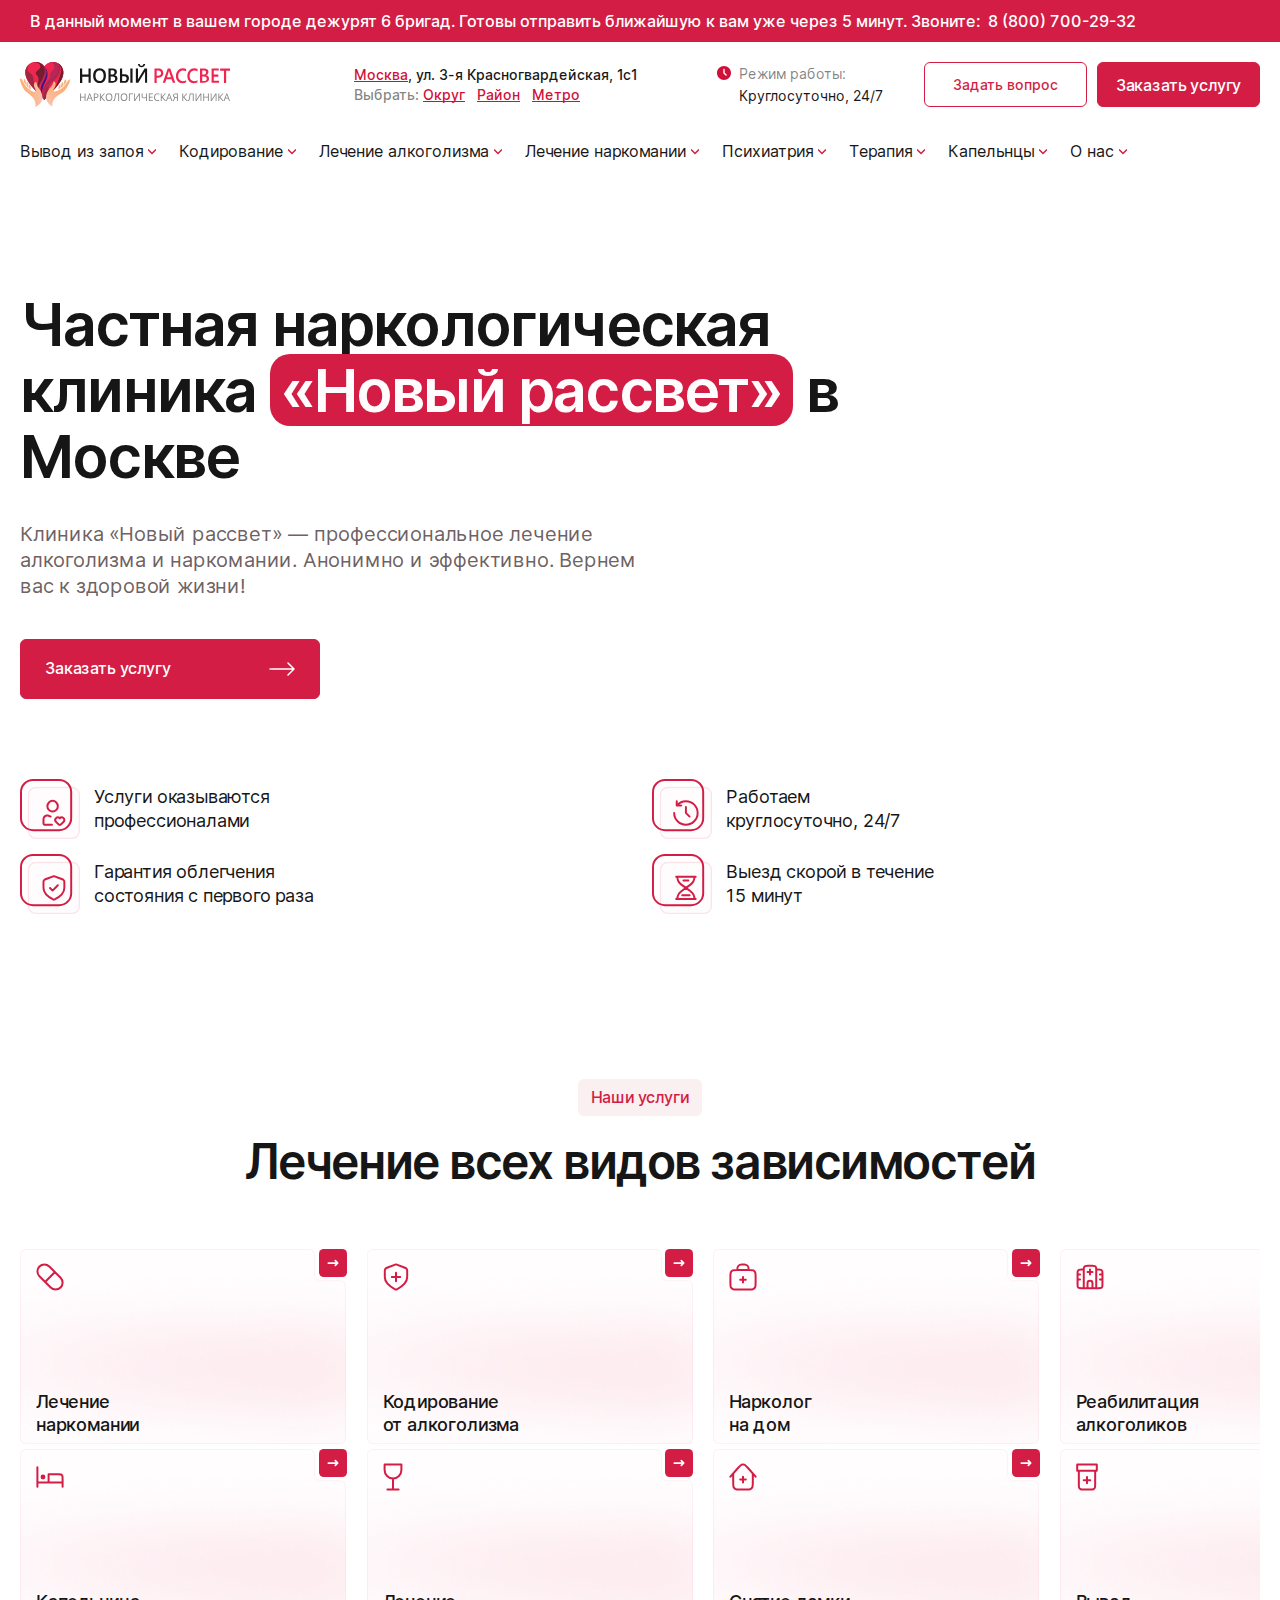
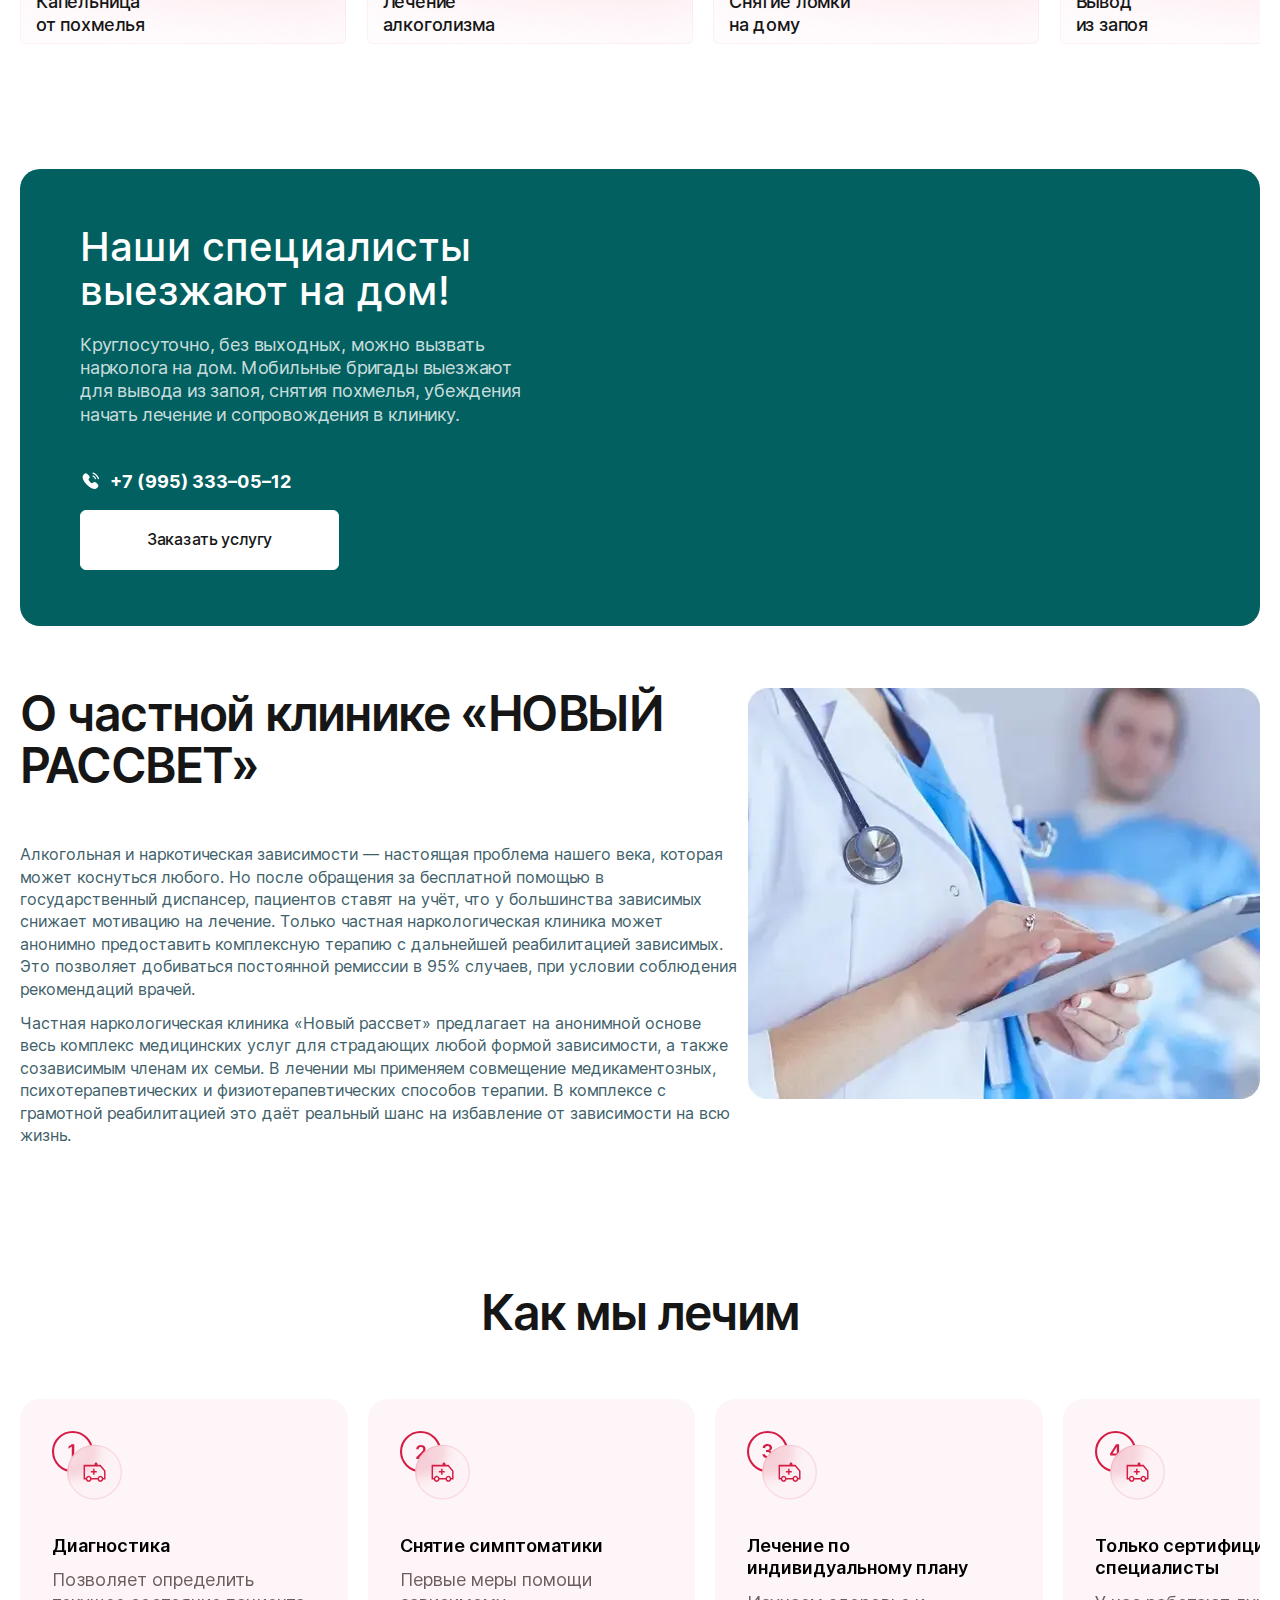
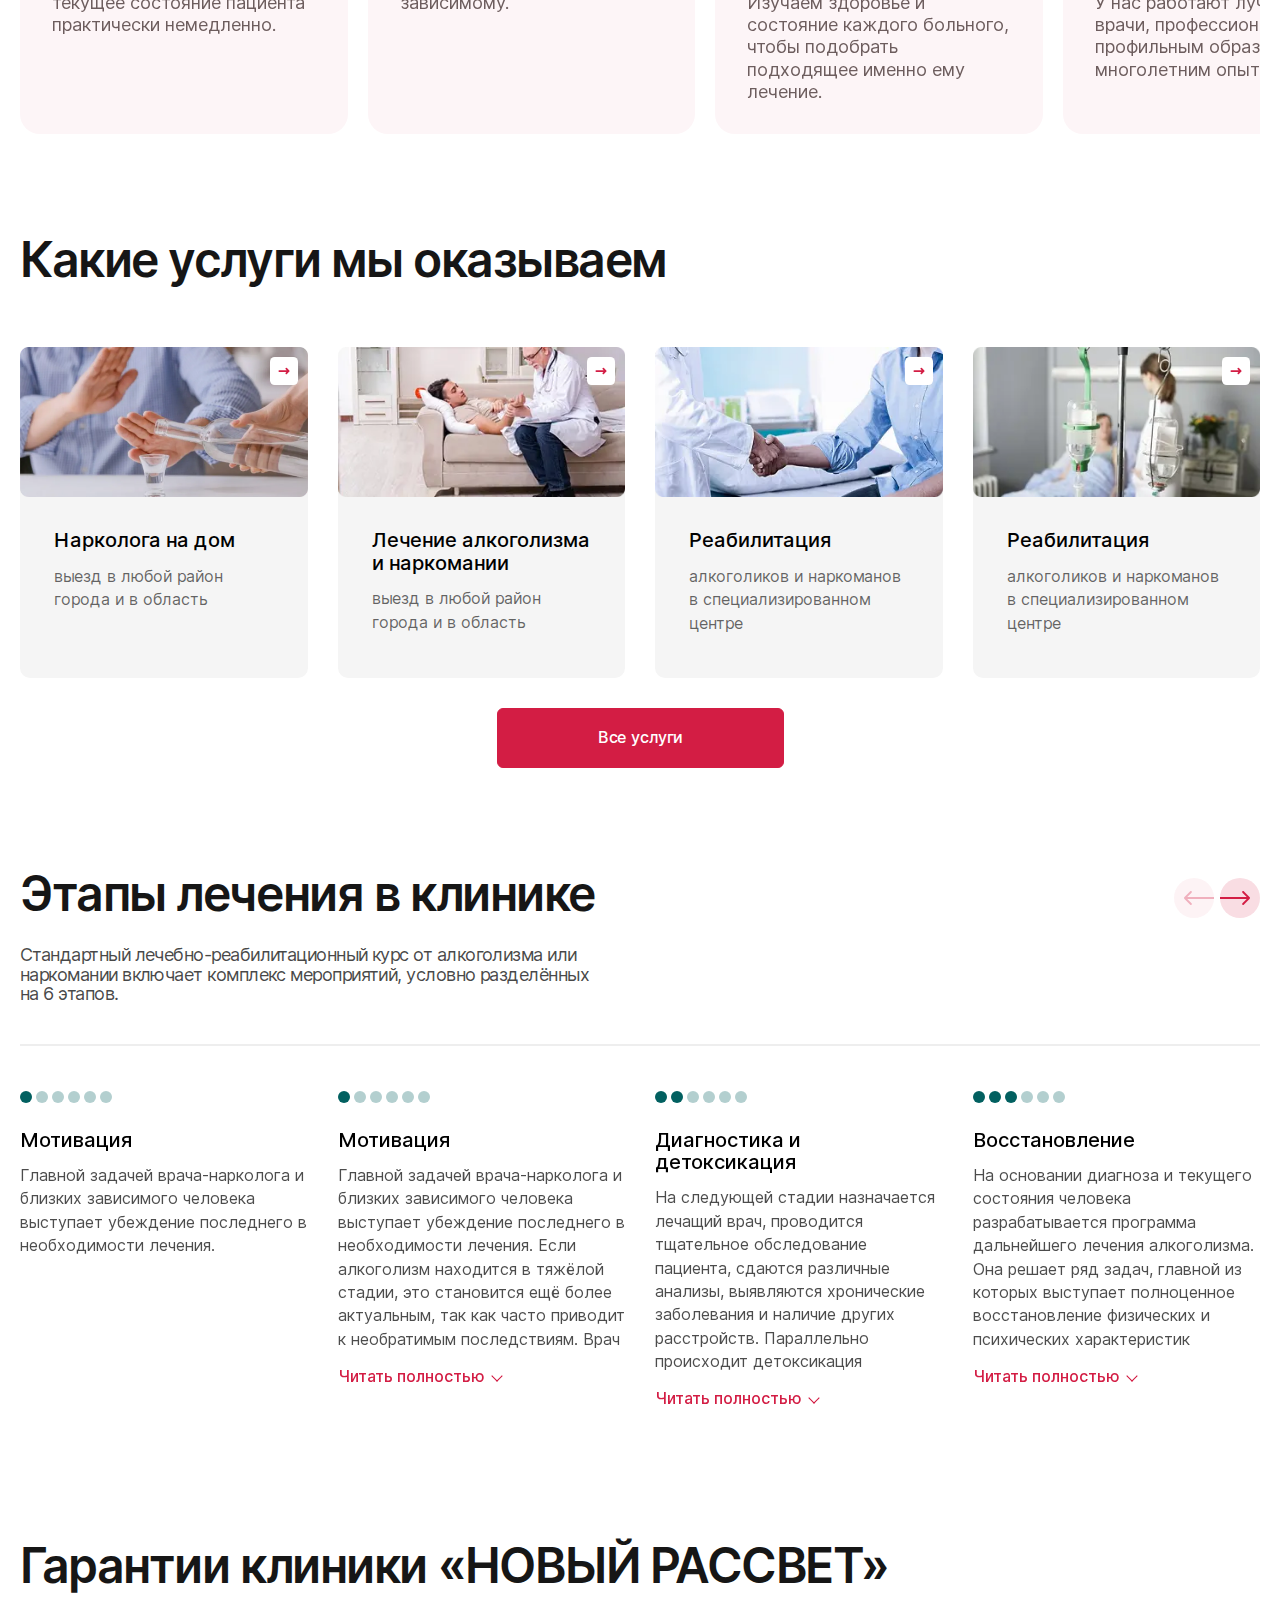
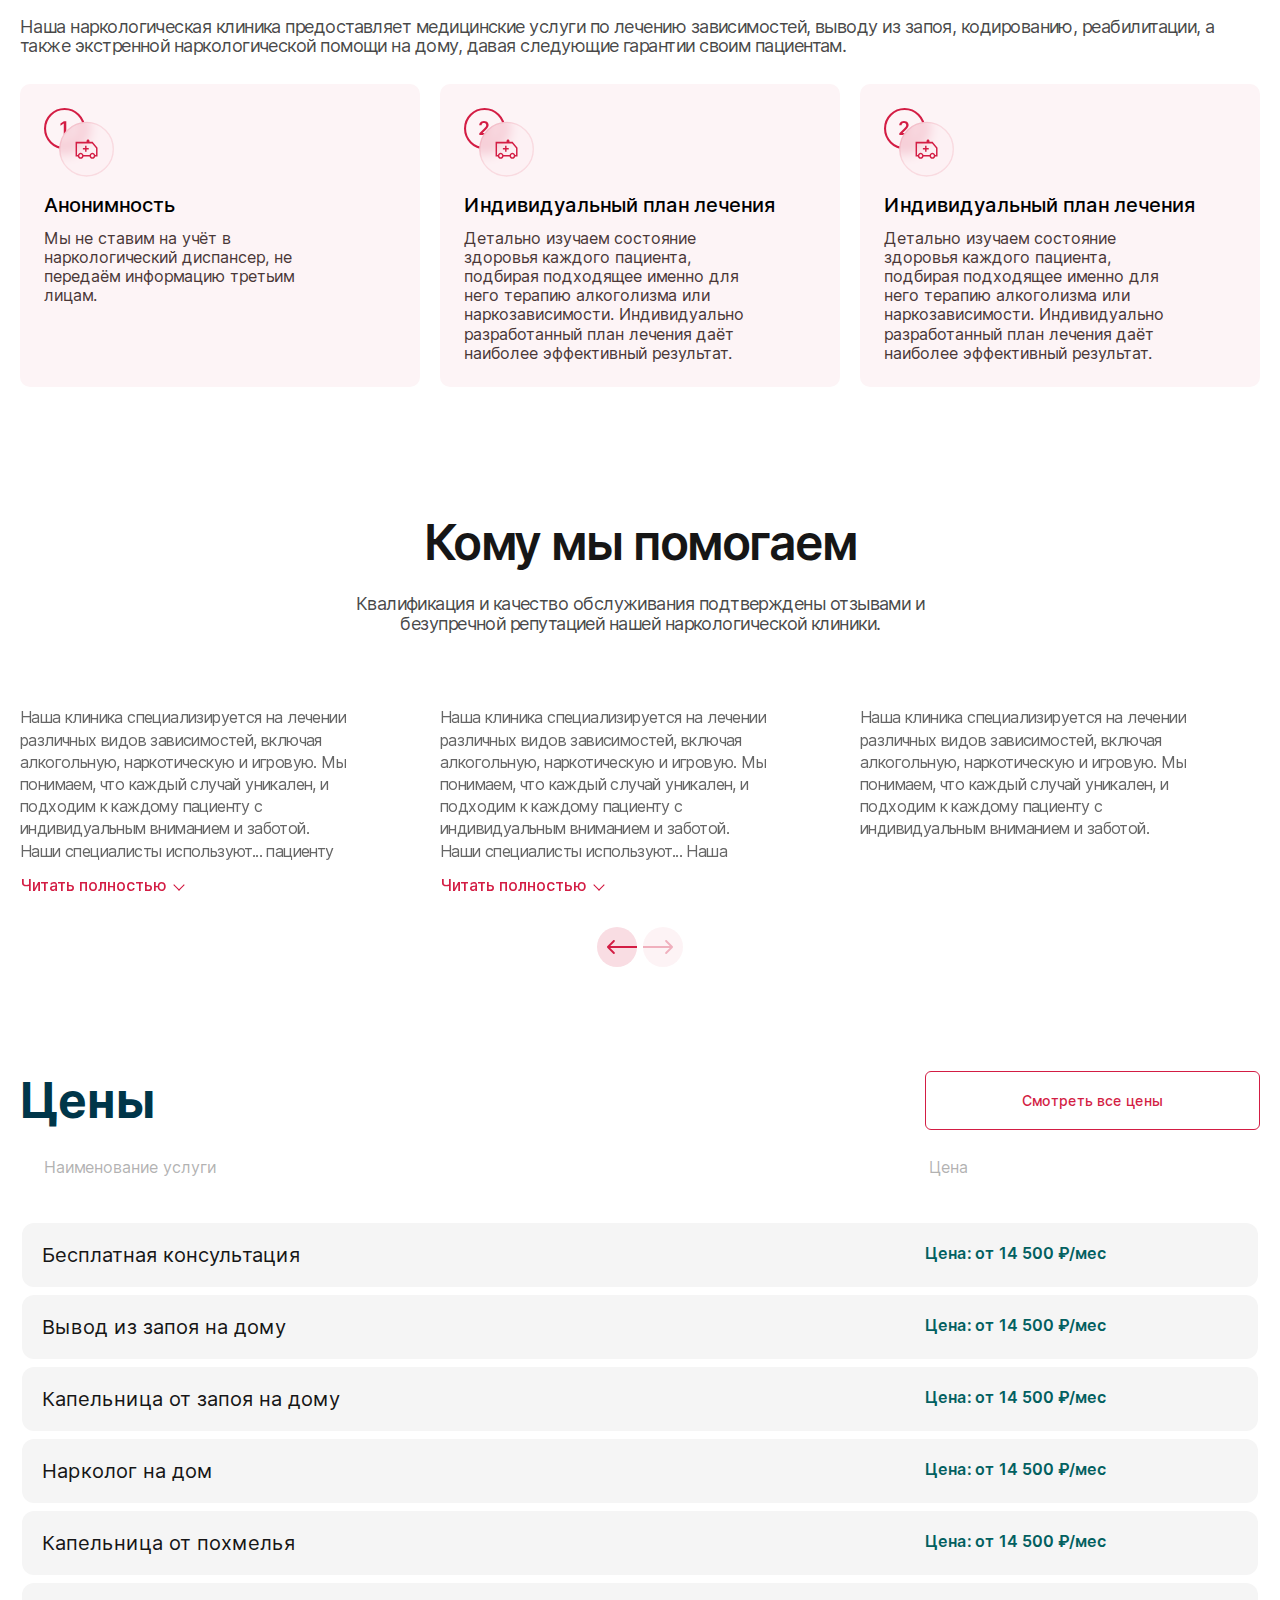
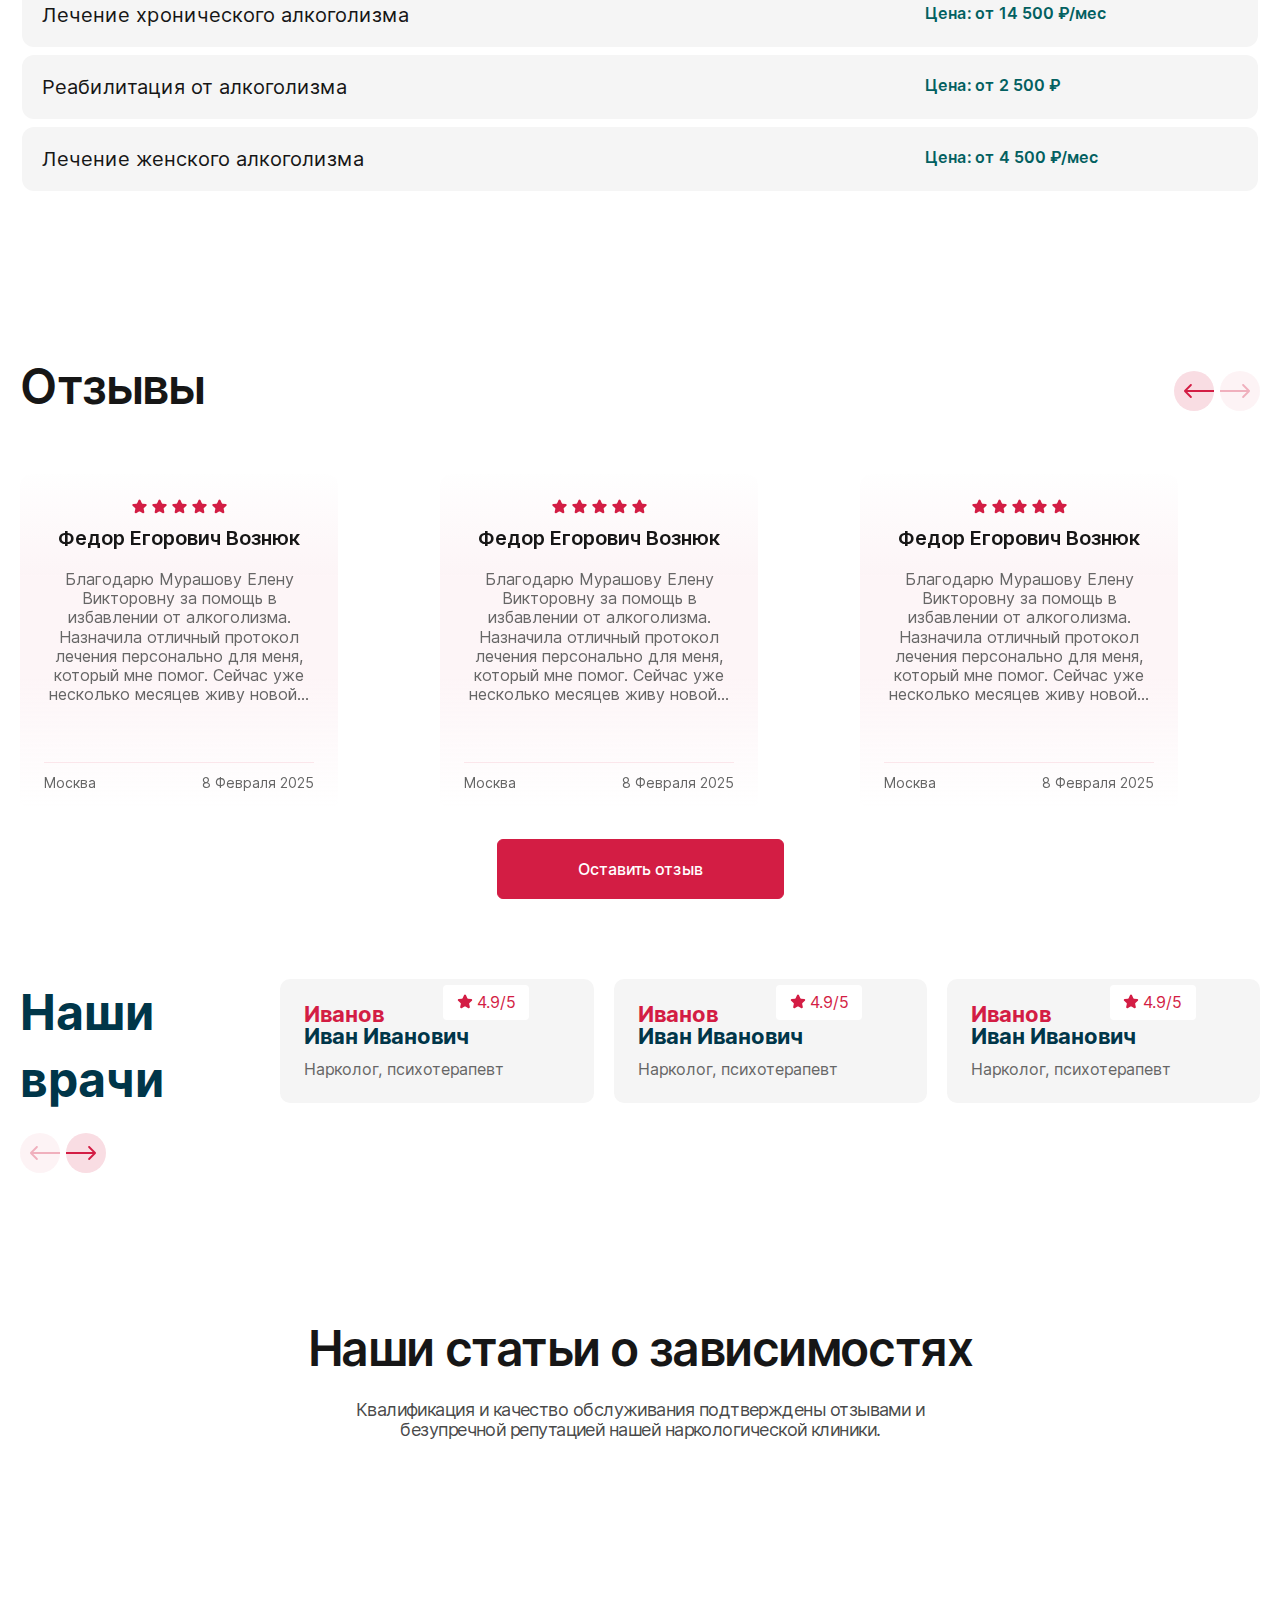
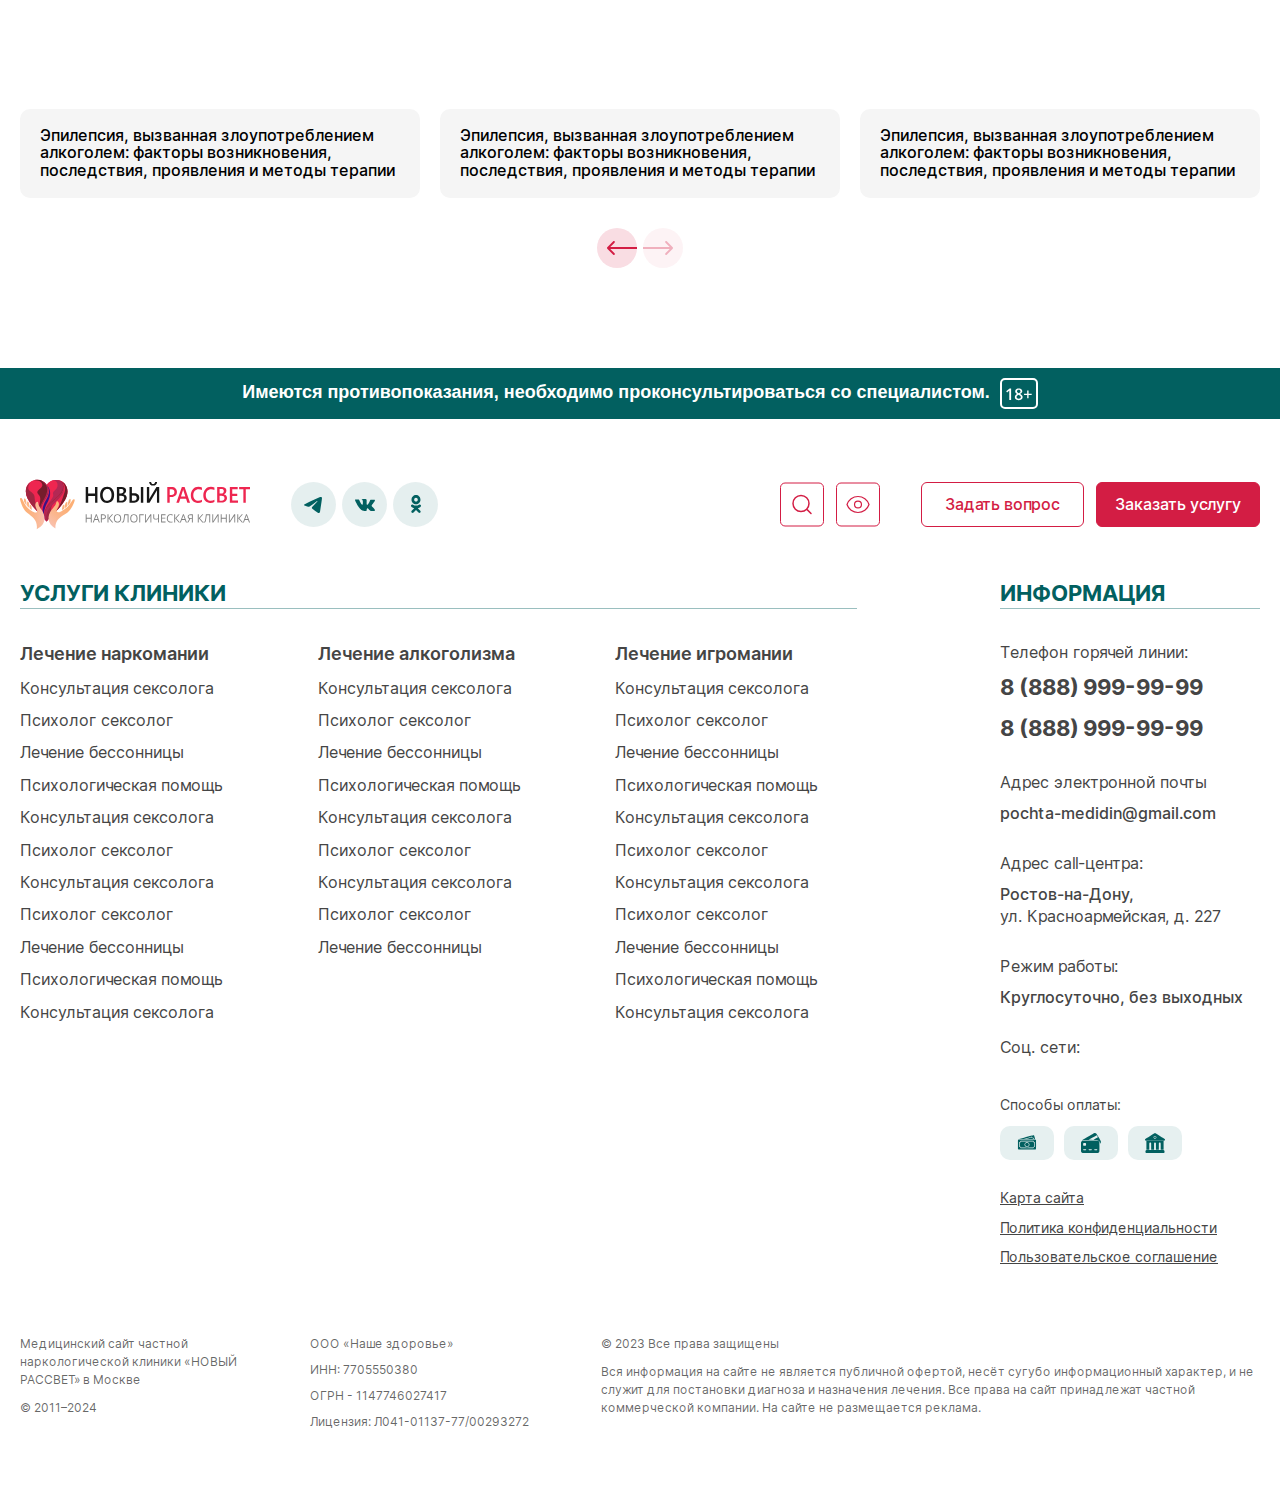
==== index.html @ 1e592dc7 "Rename index_main.html to index.html" ====
<!DOCTYPE html>
<html lang="ru">
<head>
    <meta http-equiv="Content-Type" content="text/html; charset=utf-8" />
    <link rel="stylesheet" href="assets/css/build/build/swiper.css">
    <link rel="stylesheet" href="assets/css/build/build/fancybox.min.css">
    <link rel="stylesheet" href="assets/css/styles.css">
    
    
    <title>Name</title>
    <meta name='keywords' content='' />
    <meta name='description' content='' />
    <meta name="viewport" content="width=device-width, initial-scale=1, maximum-scale=1, user-scalable=0" />
    <meta http-equiv="X-UA-Compatible" content="IE=edge">
    <script src="assets/js/build/swiper-bundle.min.js" defer></script> 
    <script src="assets/js/build/fancybox.min.js" defer></script>
    <script src="assets/js/main.js" defer></script>
    <script src="assets/js/swipers.js" defer></script>
    <script src="assets/js/request.js" defer></script>
    <script src="assets/js/sourcebuster.min.js" defer></script>
    <script> </script>
</head>
<body>
<div class="page">
    <header class="header" id="header">
        <div class="plashka header__plashka">
            <div class="container">
                <div class="header__plashka_row">
                    <p>В данный момент в вашем городе дежурят 6 бригад. Готовы отправить ближайшую к вам уже через 5 минут.
                        Звоните: <a href="tel:+78007002932"> 8 (800) 700-29-32</a></p>
                </div>
    
            </div>
        </div>
    
    
    
        <div class="header__inner">
    
            <div class="header__main_wrapper">
                <div class="container">
                    <div class="header__main">
                        <a href="index.html" class="header__logo logo">
                            <picture class="logo__picture">
                                <source srcset="assets/img/alco/icons/logo.svg" type="image/svg+xml">
                                <img src="assets/img/alco/icons/logo.png" alt="Logo">
                            </picture>
                        </a>
    
                        <div class="header__info">
                            <div class="header__info_item">
    
                                <div class="header__info_text header__info_location">
                                    <p><button href="#" class="popup-btn" data-path="popup-city">Москва</button>,
                                        ул. 3-я Красногвардейская, 1с1</p>
                                    <p>Выбрать:
                                        <button class="popup-btn" data-path="popup-city">Округ</button>
                                        <button class="popup-btn" data-path="popup-city">Район</button>
                                        <button class="popup-btn" data-path="popup-city">Метро</button>
                                    </p>
    
                                </div>
                            </div>
                            <div class="header__info_item">
                                <div class="header__info_text header__info_phone">
                                    <p><a href="tel:89999999999"><svg width="14" height="14" viewBox="0 0 14 14" fill="none"
                                                xmlns="http://www.w3.org/2000/svg">
                                                <g clip-path="url(#clip0_1042_7135)">
                                                    <path
                                                        d="M12.4223 9.44507L10.5173 9.22757C10.2933 9.20126 10.0662 9.22606 9.85321 9.3001C9.64017 9.37415 9.44668 9.49551 9.28729 9.65507L7.90729 11.0351C5.77818 9.95223 4.04762 8.22168 2.96479 6.09257L4.35229 4.70507C4.67479 4.38257 4.83229 3.93257 4.77979 3.47507L4.56229 1.58507C4.51977 1.2192 4.34418 0.881746 4.06896 0.636955C3.79375 0.392163 3.43812 0.257132 3.06979 0.257569H1.77229C0.924787 0.257569 0.219786 0.962569 0.272286 1.81007C0.669786 8.21507 5.79229 13.3301 12.1898 13.7276C13.0373 13.7801 13.7423 13.0751 13.7423 12.2276V10.9301C13.7498 10.1726 13.1798 9.53507 12.4223 9.44507Z"
                                                        fill="#D11039" />
                                                </g>
                                                <defs>
                                                    <clipPath id="clip0_1042_7135">
                                                        <rect width="14" height="14" fill="white" />
                                                    </clipPath>
                                                </defs>
                                            </svg>8 (999) 999-99-99</a></p>
                                    <p><a href="tel:89999999999"><svg width="14" height="14" viewBox="0 0 14 14" fill="none"
                                                xmlns="http://www.w3.org/2000/svg">
                                                <g clip-path="url(#clip0_1042_7135)">
                                                    <path
                                                        d="M12.4223 9.44507L10.5173 9.22757C10.2933 9.20126 10.0662 9.22606 9.85321 9.3001C9.64017 9.37415 9.44668 9.49551 9.28729 9.65507L7.90729 11.0351C5.77818 9.95223 4.04762 8.22168 2.96479 6.09257L4.35229 4.70507C4.67479 4.38257 4.83229 3.93257 4.77979 3.47507L4.56229 1.58507C4.51977 1.2192 4.34418 0.881746 4.06896 0.636955C3.79375 0.392163 3.43812 0.257132 3.06979 0.257569H1.77229C0.924787 0.257569 0.219786 0.962569 0.272286 1.81007C0.669786 8.21507 5.79229 13.3301 12.1898 13.7276C13.0373 13.7801 13.7423 13.0751 13.7423 12.2276V10.9301C13.7498 10.1726 13.1798 9.53507 12.4223 9.44507Z"
                                                        fill="#D11039" />
                                                </g>
                                                <defs>
                                                    <clipPath id="clip0_1042_7135">
                                                        <rect width="14" height="14" fill="white" />
                                                    </clipPath>
                                                </defs>
                                            </svg>8 (999) 999-99-99</a></p>
                                </div>
                            </div>
    
                            <div class="header__info_item">
                                <div class="header__info_text header__info_location header__info_location--mode">
                                    <div>
                                        <svg width="14" height="14" viewBox="0 0 14 14" fill="none"
                                            xmlns="http://www.w3.org/2000/svg">
                                            <g clip-path="url(#clip0_1043_7148)">
                                                <path
                                                    d="M7 0C10.8661 0 14 3.1339 14 7C14 10.8661 10.8661 14 7 14C3.1339 14 0 10.8661 0 7C0 3.1339 3.1339 0 7 0ZM7 2.8C6.81435 2.8 6.6363 2.87375 6.50503 3.00503C6.37375 3.1363 6.3 3.31435 6.3 3.5V7C6.30004 7.18564 6.37382 7.36365 6.5051 7.4949L8.6051 9.5949C8.73712 9.72241 8.91394 9.79297 9.09748 9.79137C9.28102 9.78978 9.45659 9.71616 9.58637 9.58637C9.71616 9.45659 9.78978 9.28102 9.79137 9.09748C9.79297 8.91394 9.72241 8.73712 9.5949 8.6051L7.7 6.7102V3.5C7.7 3.31435 7.62625 3.1363 7.49497 3.00503C7.3637 2.87375 7.18565 2.8 7 2.8Z"
                                                    fill="#D11039" />
                                            </g>
                                            <defs>
                                                <clipPath id="clip0_1043_7148">
                                                    <rect width="14" height="14" fill="white" />
                                                </clipPath>
                                            </defs>
                                        </svg>
                                    </div>
                                    <div>
                                        <p> Режим работы:</p>
                                        <p>Круглосуточно, 24/7</p>
                                    </div>
                                </div>
                            </div>
                            <div class="header__btns">
                                <button class="header__btn header__btn--desctop tertiary-btn popup-btn" data-path="popup-question">
                                    <span>Задать вопрос</span>
                                </button>
                                <button class="header__btn header__btn--services red-white popup-btn" data-path="popup-change">
                                    <span>Заказать услугу</span>
                                </button>
                            </div>
                        </div>
                        <div class="header-mobile__wrapper">
                            <div class="header-mobile__burger-btns">
                                <button class="popup-btn" data-path="popup-city">
                                    <svg width="36" height="36" viewBox="0 0 36 36" fill="none"
                                        xmlns="http://www.w3.org/2000/svg">
                                        <rect width="36" height="36" rx="6" fill="#FAF0F2" />
                                        <path
                                            d="M18 26C17.5327 25.6788 17.0763 25.3496 16.6386 24.9895C15.907 24.3901 15.2184 23.741 14.5781 23.0455C13.1019 21.4349 11.5 19.102 11.5 16.4824C11.5 15.6311 11.6681 14.7882 11.9948 14.0017C12.3214 13.2152 12.8002 12.5006 13.4038 11.8987C14.0074 11.2967 14.7239 10.8192 15.5126 10.4934C16.3012 10.1677 17.1464 10 18 10C18.8536 10 19.6988 10.1677 20.4874 10.4934C21.2761 10.8192 21.9926 11.2967 22.5962 11.8987C23.1998 12.5006 23.6786 13.2152 24.0052 14.0017C24.3319 14.7882 24.5 15.6311 24.5 16.4824C24.5 19.102 22.8981 21.4357 21.4219 23.0455C20.7815 23.7408 20.093 24.3904 19.3614 24.9895C18.9225 25.3459 18.4683 25.683 18 26Z"
                                            stroke="#D31D44" stroke-width="1.5" />
                                    </svg>
    
                                </button>
                                <a href="tel:+"><svg width="36" height="36" viewBox="0 0 36 36" fill="none"
                                        xmlns="http://www.w3.org/2000/svg">
                                        <rect width="36" height="36" rx="6" fill="#FBF1F3" />
                                        <path
                                            d="M21.1121 20.0634C22.096 20.5308 23.1448 20.8468 24.223 21.0007C24.3309 21.0162 24.4735 21.0328 24.6508 21.0504C24.7466 21.0603 24.8354 21.1053 24.8999 21.1769C24.9645 21.2485 24.9993 21.3414 24.9992 21.4378L21.1121 20.0634ZM25.7492 21.4387C25.7492 21.4384 25.7492 21.4381 25.7492 21.4378C25.7493 21.1601 25.6485 20.8871 25.457 20.6747C25.268 20.4651 25.008 20.3331 24.7273 20.3044L24.725 20.3041C24.5527 20.287 24.4224 20.2717 24.3301 20.2583L24.329 20.2582C23.3256 20.115 22.3495 19.8209 21.4339 19.386C21.1987 19.2741 20.9315 19.2487 20.6794 19.3143C20.4275 19.3798 20.2067 19.532 20.0557 19.744C20.0554 19.7444 20.0551 19.7448 20.0549 19.7452L19.2212 20.9114C17.4401 20.0082 15.9924 18.5605 15.0893 16.7793L16.2589 15.9434C16.2592 15.9432 16.2595 15.943 16.2598 15.9428C16.6967 15.6315 16.8454 15.0523 16.6161 14.5694L16.6159 14.569C16.1801 13.6532 15.8854 12.6769 15.7415 11.673L15.7414 11.6723C15.7282 11.5802 15.7128 11.4496 15.6957 11.2762L15.6956 11.275C15.6673 10.9939 15.5356 10.7333 15.326 10.5439C15.1165 10.3546 14.8443 10.2499 14.562 10.25C14.562 10.25 14.5619 10.25 14.5618 10.25H11.812C11.4253 10.2499 11.0529 10.3965 10.7701 10.6601C10.4871 10.9238 10.3147 11.285 10.2876 11.6708L10.2876 11.6709C10.2632 12.0196 10.25 12.3163 10.25 12.5556C10.25 19.843 16.1567 25.75 23.4438 25.75C23.6835 25.75 23.9801 25.7368 24.3284 25.7124L25.7492 21.4387Z"
                                            stroke="#D31D44" stroke-width="1.5" />
                                    </svg></a>
                                <div class="burger__menu">
                                    <svg class="ham ham6" viewBox="0 0 100 100" width="80"
                                        onclick="this.classList.toggle('active')">
                                        <path class="line top"
                                            d="m 30,33 h 40 c 13.100415,0 14.380204,31.80258 6.899646,33.421777 -24.612039,5.327373 9.016154,-52.337577 -12.75751,-30.563913 l -28.284272,28.284272" />
                                        <path class="line middle"
                                            d="m 70,50 c 0,0 -32.213436,0 -40,0 -7.786564,0 -6.428571,-4.640244 -6.428571,-8.571429 0,-5.895471 6.073743,-11.783399 12.286435,-5.570707 6.212692,6.212692 28.284272,28.284272 28.284272,28.284272" />
                                        <path class="line bottom"
                                            d="m 69.575405,67.073826 h -40 c -13.100415,0 -14.380204,-31.80258 -6.899646,-33.421777 24.612039,-5.327373 -9.016154,52.337577 12.75751,30.563913 l 28.284272,-28.284272" />
                                    </svg>
                                </div>
                            </div>
                        </div>
    
                    </div>
                    <div class="header-mobile__btns">
                        <button class="header__btn tertiary-btn  popup-btn" data-path="popup-question">
                            <span>Задать вопрос</span>
                        </button>
                        <button class="header__btn header__btn--services red-white popup-btn" data-path="popup-change">
                            <span>Заказать услугу</span>
                        </button>
                    </div>
                </div>
            </div>
    
            <div class="container">
                <div class="header__top">
                    <div class="header__menu">
                        <nav class="header__nav">
                            <ul class="header__nav_list">
                                <li class="header__nav_item hide-item">
                                    <button class="hide-item__link">Вывод из запоя<span></span></button>
                                    <div class="header__submenu submenu-3">
                                        <div class="container">
                                            <ul>
                                                <li class="header__sublink">
                                                    <a href="#">Консультация нарколога</a>
                                                </li>
                                                <li class="header__sublink">
                                                    <a href="#">Капельница от запоя</a>
                                                </li>
                                                <li class="header__sublink">
                                                    <a href="#">Вызов нарколога на дом</a>
                                                </li>
                                                <li class="header__sublink">
                                                    <a href="#">Вывод из запоя в стационаре</a>
                                                </li>
                                                <li class="header__sublink">
                                                    <a href="#">Прокапаться от алкоголя</a>
                                                </li>
                                                <li class="header__sublink">
                                                    <a href="#">Принудительный вывод из запоя</a>
                                                </li>
                                            </ul>
                                        </div>
                                    </div>                            </li>
                                <li class="header__nav_item  hide-item">
                                    <button class="hide-item__link">Кодирование<span></span></button>
                                    <div class="header__submenu submenu-3">
                                        <div class="container">
                                            <ul>
                                                <li class="header__sublink">
                                                    <a href="#">Консультация нарколога</a>
                                                </li>
                                                <li class="header__sublink">
                                                    <a href="#">Капельница от запоя</a>
                                                </li>
                                                <li class="header__sublink">
                                                    <a href="#">Вызов нарколога на дом</a>
                                                </li>
                                                <li class="header__sublink">
                                                    <a href="#">Вывод из запоя в стационаре</a>
                                                </li>
                                                <li class="header__sublink">
                                                    <a href="#">Прокапаться от алкоголя</a>
                                                </li>
                                                <li class="header__sublink">
                                                    <a href="#">Принудительный вывод из запоя</a>
                                                </li>
                                            </ul>
                                        </div>
                                    </div>                            </li>
                                <li class="header__nav_item  hide-item">
                                    <button class="hide-item__link">Лечение алкоголизма<span></span></button>
                                    <div class="header__submenu submenu-3">
                                        <div class="container">
                                            <ul>
                                                <li class="header__sublink">
                                                    <a href="#">Консультация нарколога</a>
                                                </li>
                                                <li class="header__sublink">
                                                    <a href="#">Капельница от запоя</a>
                                                </li>
                                                <li class="header__sublink">
                                                    <a href="#">Вызов нарколога на дом</a>
                                                </li>
                                                <li class="header__sublink">
                                                    <a href="#">Вывод из запоя в стационаре</a>
                                                </li>
                                                <li class="header__sublink">
                                                    <a href="#">Прокапаться от алкоголя</a>
                                                </li>
                                                <li class="header__sublink">
                                                    <a href="#">Принудительный вывод из запоя</a>
                                                </li>
                                            </ul>
                                        </div>
                                    </div>                            </li>
                                <li class="header__nav_item  hide-item">
                                    <button class="hide-item__link">Лечение наркомании<span></span></button>
                                    <div class="header__submenu submenu-3">
                                        <div class="container">
                                            <ul>
                                                <li class="header__sublink">
                                                    <a href="#">Консультация нарколога</a>
                                                </li>
                                                <li class="header__sublink">
                                                    <a href="#">Капельница от запоя</a>
                                                </li>
                                                <li class="header__sublink">
                                                    <a href="#">Вызов нарколога на дом</a>
                                                </li>
                                                <li class="header__sublink">
                                                    <a href="#">Вывод из запоя в стационаре</a>
                                                </li>
                                                <li class="header__sublink">
                                                    <a href="#">Прокапаться от алкоголя</a>
                                                </li>
                                                <li class="header__sublink">
                                                    <a href="#">Принудительный вывод из запоя</a>
                                                </li>
                                            </ul>
                                        </div>
                                    </div>                            </li>
                                <li class="header__nav_item  hide-item">
                                    <button class="hide-item__link">Психиатрия<span></span></button>
                                    <div class="header__submenu submenu-3">
                                        <div class="container">
                                            <ul>
                                                <li class="header__sublink">
                                                    <a href="#">Консультация нарколога</a>
                                                </li>
                                                <li class="header__sublink">
                                                    <a href="#">Капельница от запоя</a>
                                                </li>
                                                <li class="header__sublink">
                                                    <a href="#">Вызов нарколога на дом</a>
                                                </li>
                                                <li class="header__sublink">
                                                    <a href="#">Вывод из запоя в стационаре</a>
                                                </li>
                                                <li class="header__sublink">
                                                    <a href="#">Прокапаться от алкоголя</a>
                                                </li>
                                                <li class="header__sublink">
                                                    <a href="#">Принудительный вывод из запоя</a>
                                                </li>
                                            </ul>
                                        </div>
                                    </div>                            </li>
                                <li class="header__nav_item  hide-item">
                                    <button class="hide-item__link">Терапия<span></span></button>
                                    <div class="header__submenu submenu-3">
                                        <div class="container">
                                            <ul>
                                                <li class="header__sublink">
                                                    <a href="#">Консультация нарколога</a>
                                                </li>
                                                <li class="header__sublink">
                                                    <a href="#">Капельница от запоя</a>
                                                </li>
                                                <li class="header__sublink">
                                                    <a href="#">Вызов нарколога на дом</a>
                                                </li>
                                                <li class="header__sublink">
                                                    <a href="#">Вывод из запоя в стационаре</a>
                                                </li>
                                                <li class="header__sublink">
                                                    <a href="#">Прокапаться от алкоголя</a>
                                                </li>
                                                <li class="header__sublink">
                                                    <a href="#">Принудительный вывод из запоя</a>
                                                </li>
                                            </ul>
                                        </div>
                                    </div>                            </li>
                                <li class="header__nav_item  hide-item">
                                    <button class="hide-item__link">Капельнцы<span></span></button>
                                    <div class="header__submenu submenu-3">
                                        <div class="container">
                                            <ul>
                                                <li class="header__sublink">
                                                    <a href="#">Консультация нарколога</a>
                                                </li>
                                                <li class="header__sublink">
                                                    <a href="#">Капельница от запоя</a>
                                                </li>
                                                <li class="header__sublink">
                                                    <a href="#">Вызов нарколога на дом</a>
                                                </li>
                                                <li class="header__sublink">
                                                    <a href="#">Вывод из запоя в стационаре</a>
                                                </li>
                                                <li class="header__sublink">
                                                    <a href="#">Прокапаться от алкоголя</a>
                                                </li>
                                                <li class="header__sublink">
                                                    <a href="#">Принудительный вывод из запоя</a>
                                                </li>
                                            </ul>
                                        </div>
                                    </div>                            </li>
                                <li class="header__nav_item  hide-item">
                                    <button class="hide-item__link">О нас<span></span></button>
                                    <div class="header__submenu submenu-3">
                                        <div class="container">
                                            <ul>
                                                <li class="header__sublink">
                                                    <a href="#">Консультация нарколога</a>
                                                </li>
                                                <li class="header__sublink">
                                                    <a href="#">Капельница от запоя</a>
                                                </li>
                                                <li class="header__sublink">
                                                    <a href="#">Вызов нарколога на дом</a>
                                                </li>
                                                <li class="header__sublink">
                                                    <a href="#">Вывод из запоя в стационаре</a>
                                                </li>
                                                <li class="header__sublink">
                                                    <a href="#">Прокапаться от алкоголя</a>
                                                </li>
                                                <li class="header__sublink">
                                                    <a href="#">Принудительный вывод из запоя</a>
                                                </li>
                                            </ul>
                                        </div>
                                    </div>                            </li>
    
                            </ul>
                        </nav>
    
    
    
                        <div class="header-mobile__wrapper header-mobile__info">
                            <div class="header__info">
                                <div class="header__info_item">
                                    <div class="header__info_text header__info_phone">
                                        <p>Телефон горячей линии:</p>
                                        <p><a href="tel:89999999999">8 (888) 999-99-99</a></p>
                                    </div>
                                </div>
                                <div class="header__info_item">
                                    <div class="header__info_text header__info_email">
                                        <p>Адрес электронной почты</p>
                                        <p><a href="mailto:pochta-medidin@gmail.com">pochta-medidin@gmail.com</a>
                                        </p>
                                    </div>
                                </div>
                                <div class="header__info_item">
                                    <div class="header__info_text header__info_location">
                                        <p>Адрес call-центра:</p>
                                        <p><button href="#" class="popup-btn" data-path="popup-city">Москва, ул. 3-я
                                                Красногвардейская, 1с1
                                        </p>
                                    </div>
                                </div>
                                <div class="header__info_item">
                                    <div class="header__info_text header__info_mode">
                                        <p>Режим работы:</p>
                                        <p>Круглосуточно, без выходных
                                        </p>
                                    </div>
                                </div>
    
    
    
                                <div class="header__info_item">
    
                                    <div class="header__info_text header__info_social">
                                        <p>Соц. сети:</p>
                                        <p>
                                            <a href="http://"><svg width="35" height="35" viewBox="0 0 35 35" fill="none"
                                                    xmlns="http://www.w3.org/2000/svg">
                                                    <rect width="35" height="35" rx="5" fill="#026060" fill-opacity="0.1" />
                                                    <path
                                                        d="M8.27177 17.4349C10.1132 16.3327 12.1688 15.4127 14.0894 14.488C17.3936 12.9735 20.7109 11.4853 24.0617 10.0997C24.7137 9.8636 25.885 9.63272 25.9999 10.6826C25.937 12.1688 25.6783 13.6462 25.5008 15.1236C25.0504 18.3726 24.5297 21.6105 24.0221 24.8488C23.8471 25.9275 22.6037 26.4859 21.8081 25.7956C19.896 24.3921 17.9692 23.0022 16.0815 21.5662C15.4632 20.8834 16.0366 19.9029 16.5888 19.4153C18.1637 17.7287 19.8338 16.2958 21.3264 14.5221C21.729 13.4655 20.5394 14.356 20.147 14.6288C17.9911 16.2433 15.8878 17.9564 13.6148 19.3753C12.4537 20.0699 11.1004 19.4763 9.93987 19.0887C8.89928 18.6206 7.37454 18.1488 8.27177 17.4349Z"
                                                        fill="#026060" />
                                                </svg>
                                            </a>
                                            <a href="http://"><svg width="35" height="35" viewBox="0 0 35 35" fill="none"
                                                    xmlns="http://www.w3.org/2000/svg">
                                                    <rect width="35" height="35" rx="5" fill="#026060" fill-opacity="0.1" />
                                                    <path
                                                        d="M25.7929 20.3042C24.1129 18.6717 24.3274 18.9202 26.3648 16.1166C27.5801 14.4132 28.0806 13.3485 27.9376 12.8872C27.8661 12.6033 26.901 12.6743 26.901 12.6743H23.8984C23.8984 12.6743 23.4338 12.6743 23.255 12.9937C22.9333 13.597 22.7904 14.3422 22.1469 15.4423C20.7887 17.82 20.2525 17.962 20.038 17.82C19.5376 17.4652 19.6448 16.436 19.6448 15.6908C19.6448 13.384 19.9665 12.4259 19.0014 12.142C18.787 12.071 18.6082 12.071 18.2865 12.0355C17.8933 12 17.5001 12 17.1427 12C16.2491 12 15.5699 12.0355 15.1052 12.2484C14.7478 12.4259 14.4976 12.8162 14.6763 12.8517C14.8908 12.8872 15.3197 12.9937 15.5699 13.3131C15.8916 13.7389 15.8559 14.7326 15.8559 14.7326C15.8559 14.7326 16.0346 17.4652 15.4269 17.7845C15.0338 18.033 14.4618 17.5361 13.2823 15.3714C12.6746 14.2712 12.6031 13.526 12.2099 13.0292C11.9597 12.7098 11.495 12.6033 11.495 12.6033H8.63546C8.63546 12.6033 8.13504 12.5678 8.06355 12.7098C7.92057 12.8872 8.06355 13.2421 8.06355 13.2421C8.06355 13.2421 10.3155 18.7427 12.8533 21.5108C15.1052 24.1369 17.7504 23.995 17.7504 23.995C17.7504 23.995 19.2874 24.0659 19.5018 23.6756C19.6448 23.5336 19.6806 23.1078 19.6806 23.1078C19.6806 23.1078 19.6448 21.4043 20.3955 21.1559C21.1461 20.9075 22.0755 22.7884 23.0763 23.4981C23.8269 24.0659 24.0414 23.995 24.3989 23.995C25.1138 23.995 27.0797 23.995 27.0797 23.995C27.0797 23.995 28.4738 23.853 27.8304 22.6819C27.7231 22.6109 27.4014 21.8657 25.7929 20.3042Z"
                                                        fill="#026060" />
                                                </svg>
                                            </a>
                                            <a href="http://"><svg width="35" height="35" viewBox="0 0 35 35" fill="none"
                                                    xmlns="http://www.w3.org/2000/svg">
                                                    <rect width="35" height="35" rx="5" fill="#026060" fill-opacity="0.1" />
                                                    <path
                                                        d="M17.988 17.307C15.542 17.307 13.509 15.1956 13.509 12.6972C13.509 10.1123 15.542 8 17.9889 8C20.519 8 22.468 10.1114 22.468 12.6972C22.4636 13.9239 21.9909 15.0987 21.1536 15.9633C20.3163 16.8279 19.183 17.3115 18.0028 17.3079L17.988 17.307ZM17.988 10.7153C16.9525 10.7153 16.1645 11.6198 16.1645 12.6981C16.1645 13.7745 16.9525 14.5935 17.9889 14.5935C19.0669 14.5935 19.8133 13.7745 19.8133 12.6981C19.8141 11.6189 19.0669 10.7153 17.988 10.7153ZM19.7717 21.1429L22.3026 23.6854C22.8005 24.2443 22.8005 25.0633 22.3026 25.5808C21.7641 26.1397 20.9337 26.1397 20.519 25.5808L17.9889 22.9951L15.542 25.5808C15.2935 25.8391 14.961 25.9678 14.587 25.9678C14.2969 25.9678 13.9653 25.8382 13.6743 25.5808C13.1765 25.0633 13.1765 24.2443 13.6743 23.6845L16.2459 21.142C15.3172 20.8561 14.4264 20.4513 13.5938 19.9368C12.9713 19.5921 12.8474 18.7308 13.1791 18.0837C13.5938 17.4375 14.3402 17.2656 15.0043 17.6967C15.9036 18.2672 16.9367 18.569 17.9902 18.569C19.0437 18.569 20.0768 18.2672 20.9761 17.6967C21.6402 17.2656 22.4273 17.4375 22.8005 18.0837C23.1745 18.7308 23.0074 19.5912 22.4264 19.9368C21.6394 20.4544 20.7268 20.8423 19.7726 21.1438L19.7717 21.1429Z"
                                                        fill="#026060" />
                                                </svg>
                                            </a>
                                        </p>
                                    </div>
                                </div>
                            </div>
    
                        </div>
                    </div>
    
                </div>
            </div>
        </div>
    </header>
    
    
    <!-- <div class="header__networks">
        <a href="#" class="header__network">
            <svg width="18" height="16" viewBox="0 0 18 16" fill="none" xmlns="http://www.w3.org/2000/svg">
                <path
                    d="M1.0825 7.48177C2.77049 6.47136 4.65475 5.62807 6.41531 4.78046C9.44416 3.39215 12.485 2.0279 15.5566 0.7578C16.1542 0.541387 17.228 0.329747 17.3333 1.29216C17.2757 2.65445 17.0385 4.00877 16.8758 5.36308C16.4629 8.34134 15.9856 11.3094 15.5203 14.2779C15.3599 15.2666 14.2201 15.7785 13.4908 15.1457C11.738 13.8591 9.97181 12.5851 8.24145 11.2687C7.67463 10.6428 8.20024 9.74403 8.70647 9.29709C10.1501 7.75107 11.681 6.43756 13.0492 4.81165C13.4183 3.84315 12.3278 4.65938 11.9682 4.90946C9.99184 6.38944 8.0639 7.95977 5.98025 9.26047C4.91593 9.89716 3.67543 9.35305 2.61159 8.99777C1.65771 8.56861 0.260035 8.13617 1.0825 7.48177Z"
                    fill="white" />
            </svg>
        </a>
    
        <a href="#" class="header__network">
            <svg width="20" height="12" viewBox="0 0 20 12" fill="none" xmlns="http://www.w3.org/2000/svg">
                <path
                    d="M17.1435 8.11218C15.6035 6.61577 15.8001 6.84348 17.6678 4.27356C18.7818 2.71209 19.2406 1.73617 19.1095 1.31327C19.044 1.05302 18.1593 1.11808 18.1593 1.11808H15.4069C15.4069 1.11808 14.981 1.11808 14.8172 1.41086C14.5223 1.96388 14.3912 2.64703 13.8014 3.65548C12.5563 5.83503 12.0648 5.96516 11.8682 5.83503C11.4095 5.50973 11.5078 4.56634 11.5078 3.88319C11.5078 1.7687 11.8027 0.890368 10.918 0.630123C10.7214 0.565061 10.5576 0.565061 10.2627 0.53253C9.90226 0.5 9.54184 0.5 9.21418 0.5C8.39503 0.5 7.77247 0.53253 7.34652 0.727714C7.01886 0.890368 6.7895 1.24821 6.95333 1.28074C7.14992 1.31327 7.54311 1.41086 7.77247 1.70364C8.06737 2.094 8.0346 3.00486 8.0346 3.00486C8.0346 3.00486 8.19843 5.50973 7.64141 5.8025C7.28098 6.03022 6.75673 5.57479 5.67545 3.59042C5.11843 2.58196 5.0529 1.89882 4.69247 1.44339C4.46311 1.15061 4.03716 1.05302 4.03716 1.05302H1.41588C1.41588 1.05302 0.957157 1.02049 0.891625 1.15061C0.760561 1.31327 0.891625 1.63857 0.891625 1.63857C0.891625 1.63857 2.95588 6.68083 5.28226 9.21823C7.34652 11.6255 9.7712 11.4954 9.7712 11.4954C9.7712 11.4954 11.1801 11.5604 11.3767 11.2026C11.5078 11.0725 11.5406 10.6821 11.5406 10.6821C11.5406 10.6821 11.5078 9.12063 12.1959 8.89292C12.884 8.6652 13.7359 10.3893 14.6533 11.0399C15.3414 11.5604 15.538 11.4954 15.8657 11.4954C16.521 11.4954 18.3231 11.4954 18.3231 11.4954C18.3231 11.4954 19.601 11.3653 19.0112 10.2917C18.9129 10.2267 18.618 9.54353 17.1435 8.11218Z"
                    fill="white" />
            </svg>
        </a>
    
        <a href="#" class="header__network">
            <svg width="10" height="18" viewBox="0 0 10 18" fill="none" xmlns="http://www.w3.org/2000/svg">
                <path
                    d="M4.989 9.28143C2.74679 9.28143 0.883169 7.34596 0.883169 5.05573C0.883169 2.6863 2.74679 0.75 4.98979 0.75C7.309 0.75 9.09562 2.68547 9.09562 5.05573C9.09163 6.18026 8.65825 7.25713 7.89073 8.04967C7.12321 8.8422 6.08435 9.28554 5.00249 9.28226L4.989 9.28143V9.28143ZM4.989 3.23906C4.03973 3.23906 3.31746 4.06819 3.31746 5.05655C3.31746 6.04327 4.03973 6.79403 4.98979 6.79403C5.97796 6.79403 6.66213 6.04327 6.66213 5.05655C6.66292 4.06737 5.97796 3.23906 4.989 3.23906ZM6.62403 12.7976L8.94403 15.1283C9.40041 15.6406 9.40041 16.3914 8.94403 16.8658C8.45034 17.3781 7.68918 17.3781 7.309 16.8658L4.98979 14.4955L2.74679 16.8658C2.51899 17.1025 2.21421 17.2205 1.87133 17.2205C1.60544 17.2205 1.30145 17.1017 1.03477 16.8658C0.578387 16.3914 0.578387 15.6406 1.03477 15.1275L3.39207 12.7968C2.54077 12.5348 1.72413 12.1637 0.960952 11.6921C0.390279 11.3761 0.276779 10.5866 0.580768 9.99342C0.960952 9.40106 1.64513 9.24348 2.2539 9.63866C3.07823 10.1616 4.02527 10.4382 4.99098 10.4382C5.9567 10.4382 6.90373 10.1616 7.72807 9.63866C8.33684 9.24348 9.05832 9.40106 9.40041 9.99342C9.74329 10.5866 9.5901 11.3753 9.05753 11.6921C8.33605 12.1665 7.49949 12.5221 6.62482 12.7985L6.62403 12.7976V12.7976Z"
                    fill="white" />
            </svg>
        </a>
    </div> --><main class="main">
    <!-- intro-1 -->
    <section class="intro-1">
        <div class="container">
            <div class="intro-1__row">
                <div class="intro-1__left">
                    <div class="">
                        <div class=" change-item">
                            <div class="intro-1__main">
                                <h1 class="intro-1__title title-h1 change-item__title">Частная наркологическая клиника
                                    <span>«Новый&nbsp;рассвет»</span> в Москве
                                </h1>
                                <p class="intro-1__subtitle">Клиника «Новый рассвет» — профессиональное лечение алкоголизма
                                    и наркомании. Анонимно и эффективно. Вернем вас к здоровой жизни!</p>
                                <div class="intro-1__main_bottom">
                                    <button class="intro-1__main_btn popup-btn red-white change-item__btn"
                                        data-path="popup-change">Заказать услугу <svg width="26" height="14"
                                            viewBox="0 0 26 14" fill="none" xmlns="http://www.w3.org/2000/svg">
                                            <path d="M1 7H25M25 7L19 1M25 7L19 13" stroke="white" stroke-width="1.5"
                                                stroke-linecap="round" stroke-linejoin="round" />
                                        </svg></button>
                                    <div class="intro-1__cards">
                                        <ul>
                                            <li>
                                                <picture>
                                                    <source srcset="assets/img/alco/intro/introIcon.svg"
                                                        type="image/svg+xml">
                                                    <img src="assets/img/alco/intro/introIcon.png" alt="" loading="lazy" />
                                                </picture>
                                                <span>Услуги оказываются<br>профессионалами</span>
                                            </li>
                                            <li>
                                                <picture>
                                                    <source srcset="assets/img/alco/intro/introIcon2.svg"
                                                        type="image/svg+xml">
                                                    <img src="assets/img/alco/intro/introIcon2.png" alt="" loading="lazy" />
                                                </picture>
                                                <span>Работаем<br>круглосуточно, 24/7</span>
                                            </li>
                                            <li>
                                                <picture>
                                                    <source srcset="assets/img/alco/intro/introIcon3.svg"
                                                        type="image/svg+xml">
                                                    <img src="assets/img/alco/intro/introIcon3.png" alt="" loading="lazy" />
                                                </picture>
                                                <span>Гарантия облегчения<br>состояния с первого раза</span>
                                            </li>
                                            <li>
                                                <picture>
                                                    <source srcset="assets/img/alco/intro/introIcon4.svg"
                                                        type="image/svg+xml">
                                                    <img src="assets/img/alco/intro/introIcon4.png" alt="" loading="lazy" />
                                                </picture>
                                                <span>Выезд скорой в течение<br>15 минут</span>
                                            </li>
    
                                        </ul>
                                    </div>
                                </div>
                                <picture class="intro-1__main_photo">
                                    <source srcset="assets/img/alco/intro/intro.webp" type="image/webp" />
                                    <img src="assets/img/alco/intro/intro.png" alt="" loading="lazy" />
                                </picture>
                            </div>
                        </div>
                    </div>
                </div>
            </div>
        </div>
    </section>
    <section class="types-dependencies">
        <div class="types-dependencies__container container">
            <p class="types-dependencies__subtitle">Наши услуги</p>
            <h2 class="types-dependencies__title">Лечение всех видов зависимостей</h2>
            <div class="types-dependencies__main">
                <div class="types-dependencies__wrap">
                    <div class="types-dependencies__items">
                        <a href="#" class="types-dependencies__item">
                            <img src="assets/img/alco/icons/ayer.png" alt="" loading="lazy" />
                            <svg class="types-dependencies__item-svg" width="28" height="28" viewBox="0 0 28 28" fill="none"
                                xmlns="http://www.w3.org/2000/svg">
                                <path
                                    d="M18.9259 9.0725L9.07094 18.9275M13.2945 3.44104L24.5574 14.7039C27.2788 17.4253 27.2788 21.8375 24.5574 24.5589C21.836 27.2803 17.4238 27.2803 14.7024 24.5589L3.43949 13.296C0.718088 10.5747 0.718088 6.16244 3.43949 3.44104C6.16089 0.719644 10.5731 0.719644 13.2945 3.44104Z"
                                    stroke="#D31D44" stroke-width="2" stroke-linecap="round" stroke-linejoin="round" />
                            </svg>
                            <p class="types-dependencies__item-text">Лечение <br>наркомании</p>
                            <div class="types-dependencies__item-btn">
                                <svg width="28" height="28" viewBox="0 0 28 28" fill="none"
                                    xmlns="http://www.w3.org/2000/svg">
                                    <rect width="28" height="28" rx="4.66667" fill="#D31D44" />
                                    <path d="M9.33398 14H18.6673M18.6673 14L16.334 11.6667M18.6673 14L16.334 16.3333"
                                        stroke="white" stroke-width="1.75" stroke-linecap="round" stroke-linejoin="round" />
                                </svg>
                            </div>
                        </a>
                        <a href="#" class="types-dependencies__item">
                            <img src="assets/img/alco/icons/ayer.png" alt="" loading="lazy" />
                            <svg class="types-dependencies__item-svg" width="26" height="28" viewBox="0 0 26 28" fill="none"
                                xmlns="http://www.w3.org/2000/svg">
                                <path
                                    d="M8.80078 14.0315H17.2008M13.0008 9.78895V18.2741M24.2008 14.0315C24.2008 20.3404 16.5568 24.9119 13.8987 26.3109C13.6113 26.4623 13.4675 26.5379 13.2682 26.5771C13.1128 26.6076 12.8888 26.6076 12.7334 26.5771C12.534 26.5379 12.3902 26.4623 12.1028 26.3109C9.44473 24.9119 1.80078 20.3404 1.80078 14.0315V8.68249C1.80078 7.55184 1.80078 6.98651 1.98385 6.50055C2.14556 6.07125 2.40835 5.6882 2.74951 5.38451C3.13568 5.04073 3.6597 4.84224 4.70774 4.44523L12.2143 1.60176C12.5053 1.49151 12.6508 1.43639 12.8006 1.41452C12.9333 1.39515 13.0683 1.39515 13.201 1.41452C13.3508 1.43639 13.4962 1.49151 13.7873 1.60176L21.2938 4.44523C22.3419 4.84224 22.8659 5.04073 23.252 5.38451C23.5932 5.6882 23.856 6.07125 24.0177 6.50055C24.2008 6.98651 24.2008 7.55184 24.2008 8.68249V14.0315Z"
                                    stroke="#D31D44" stroke-width="2" stroke-linecap="round" stroke-linejoin="round" />
                            </svg>
                            <p class="types-dependencies__item-text">Кодирование <br>от алкоголизма</p>
                            <div class="types-dependencies__item-btn">
                                <svg width="28" height="28" viewBox="0 0 28 28" fill="none"
                                    xmlns="http://www.w3.org/2000/svg">
                                    <rect width="28" height="28" rx="4.66667" fill="#D31D44" />
                                    <path d="M9.33398 14H18.6673M18.6673 14L16.334 11.6667M18.6673 14L16.334 16.3333"
                                        stroke="white" stroke-width="1.75" stroke-linecap="round" stroke-linejoin="round" />
                                </svg>
                            </div>
                        </a>
                        <a href="#" class="types-dependencies__item">
                            <img src="assets/img/alco/icons/ayer.png" alt="" loading="lazy" />
                            <svg class="types-dependencies__item-svg" width="28" height="28" viewBox="0 0 28 28" fill="none"
                                xmlns="http://www.w3.org/2000/svg">
                                <path
                                    d="M19.5984 5.59999C19.5984 3.2804 17.7181 1.39999 15.3984 1.39999H12.5984C10.2788 1.39999 8.39844 3.2804 8.39844 5.59999M11.1984 16.8H16.7984M13.9984 14V19.6M8.11844 26.6H19.8784C22.2307 26.6 23.4067 26.6 24.3052 26.1422C25.0955 25.7396 25.738 25.0971 26.1406 24.3068C26.5984 23.4083 26.5984 22.2323 26.5984 19.88V13.72C26.5984 11.3677 26.5984 10.1917 26.1406 9.29324C25.738 8.50295 25.0955 7.86043 24.3052 7.45777C23.4067 6.99999 22.2307 6.99999 19.8784 6.99999H8.11844C5.76621 6.99999 4.5901 6.99999 3.69168 7.45777C2.90139 7.86043 2.25888 8.50295 1.85621 9.29324C1.39844 10.1917 1.39844 11.3677 1.39844 13.72V19.88C1.39844 22.2323 1.39844 23.4083 1.85621 24.3068C2.25888 25.0971 2.90139 25.7396 3.69168 26.1422C4.5901 26.6 5.76621 26.6 8.11844 26.6Z"
                                    stroke="#D31D44" stroke-width="2" stroke-linecap="round" stroke-linejoin="round" />
                            </svg>
                            <p class="types-dependencies__item-text">Нарколог <br>на дом</p>
                            <div class="types-dependencies__item-btn">
                                <svg width="28" height="28" viewBox="0 0 28 28" fill="none"
                                    xmlns="http://www.w3.org/2000/svg">
                                    <rect width="28" height="28" rx="4.66667" fill="#D31D44" />
                                    <path d="M9.33398 14H18.6673M18.6673 14L16.334 11.6667M18.6673 14L16.334 16.3333"
                                        stroke="white" stroke-width="1.75" stroke-linecap="round" stroke-linejoin="round" />
                                </svg>
                            </div>
                        </a>
                        <a href="#" class="types-dependencies__item">
                            <img src="assets/img/alco/icons/ayer.png" alt="" loading="lazy" />
                            <svg class="types-dependencies__item-svg" width="28" height="28" viewBox="0 0 28 28" fill="none"
                                xmlns="http://www.w3.org/2000/svg">
                                <path
                                    d="M7.77886 6.53334H5.53886C4.14496 6.53334 3.448 6.53334 2.9156 6.80461C2.44728 7.04322 2.06653 7.42397 1.82792 7.89229C1.55664 8.42469 1.55664 9.12166 1.55664 10.5156V21.2178C1.55664 22.6117 1.55664 23.3087 1.82792 23.8411C2.06653 24.3094 2.44728 24.6902 2.9156 24.9287C3.448 25.2 4.14496 25.2 5.53886 25.2H22.4633C23.8572 25.2 24.5542 25.2 25.0866 24.9287C25.5549 24.6902 25.9357 24.3094 26.1742 23.8411C26.4455 23.3087 26.4455 22.6117 26.4455 21.2178V10.5156C26.4455 9.12164 26.4455 8.42469 26.1742 7.89229C25.9357 7.42397 25.5549 7.04322 25.0866 6.80461C24.5542 6.53334 23.8572 6.53334 22.4633 6.53334H20.2233M1.55664 11.5111H4.04553M23.9566 11.5111H26.4455M1.55664 16.4889H4.04553M23.9566 16.4889H26.4455M14.0011 6.53334V11.5111M11.5122 9.02223H16.49M20.2233 25.2V6.78223C20.2233 5.38832 20.2233 4.69136 19.952 4.15896C19.7135 3.69064 19.3327 3.30989 18.8644 3.07128C18.332 2.8 17.635 2.8 16.2411 2.8H11.7611C10.3672 2.8 9.67022 2.8 9.13782 3.07128C8.6695 3.30989 8.28875 3.69064 8.05014 4.15896C7.77886 4.69136 7.77886 5.38832 7.77886 6.78223V25.2H20.2233ZM16.49 25.2V20.2222C16.49 18.8476 15.3757 17.7333 14.0011 17.7333C12.6265 17.7333 11.5122 18.8476 11.5122 20.2222V25.2H16.49Z"
                                    stroke="#D31D44" stroke-width="2" stroke-linecap="round" stroke-linejoin="round" />
                            </svg>
                            <p class="types-dependencies__item-text">Реабилитация <br>алкоголиков</p>
                            <div class="types-dependencies__item-btn">
                                <svg width="28" height="28" viewBox="0 0 28 28" fill="none"
                                    xmlns="http://www.w3.org/2000/svg">
                                    <rect width="28" height="28" rx="4.66667" fill="#D31D44" />
                                    <path d="M9.33398 14H18.6673M18.6673 14L16.334 11.6667M18.6673 14L16.334 16.3333"
                                        stroke="white" stroke-width="1.75" stroke-linecap="round" stroke-linejoin="round" />
                                </svg>
                            </div>
                        </a>
                    </div>
                    <div class="types-dependencies__items">
                        <a href="#" class="types-dependencies__item">
                            <img src="assets/img/alco/icons/ayer.png" alt="" loading="lazy" />
                            <svg class="types-dependencies__item-svg" width="28" height="28" viewBox="0 0 28 28" fill="none"
                                xmlns="http://www.w3.org/2000/svg">
                                <path
                                    d="M1.39844 4.20001V23.8M1.39844 19.6H26.5984M26.5984 23.8V15.68C26.5984 14.1119 26.5984 13.3277 26.2932 12.7288C26.0249 12.202 25.5965 11.7736 25.0696 11.5052C24.4707 11.2 23.6866 11.2 22.1184 11.2H12.5984V19.2182M6.99844 14H7.01244M8.39844 14C8.39844 14.7732 7.77163 15.4 6.99844 15.4C6.22525 15.4 5.59844 14.7732 5.59844 14C5.59844 13.2268 6.22525 12.6 6.99844 12.6C7.77163 12.6 8.39844 13.2268 8.39844 14Z"
                                    stroke="#D31D44" stroke-width="2" stroke-linecap="round" stroke-linejoin="round" />
                            </svg>
                            <p class="types-dependencies__item-text">Капельница <br>от похмелья</p>
                            <div class="types-dependencies__item-btn">
                                <svg width="28" height="28" viewBox="0 0 28 28" fill="none"
                                    xmlns="http://www.w3.org/2000/svg">
                                    <rect width="28" height="28" rx="4.66667" fill="#D31D44" />
                                    <path d="M9.33398 14H18.6673M18.6673 14L16.334 11.6667M18.6673 14L16.334 16.3333"
                                        stroke="white" stroke-width="1.75" stroke-linecap="round" stroke-linejoin="round" />
                                </svg>
                            </div>
                        </a>
                        <a href="#" class="types-dependencies__item">
                            <img src="assets/img/alco/icons/ayer.png" alt="" loading="lazy" />
                            <svg class="types-dependencies__item-svg" width="20" height="28" viewBox="0 0 20 28" fill="none"
                                xmlns="http://www.w3.org/2000/svg">
                                <path
                                    d="M9.99961 15.4V26.6M9.99961 15.4C14.6388 15.4 18.3996 11.6392 18.3996 7V1.4H1.59961V7C1.59961 11.6392 5.36042 15.4 9.99961 15.4ZM4.39961 26.6H15.5996"
                                    stroke="#D31D44" stroke-width="2" stroke-linecap="round" stroke-linejoin="round" />
                            </svg>
                            <p class="types-dependencies__item-text">Лечение <br>алкоголизма</p>
                            <div class="types-dependencies__item-btn">
                                <svg width="28" height="28" viewBox="0 0 28 28" fill="none"
                                    xmlns="http://www.w3.org/2000/svg">
                                    <rect width="28" height="28" rx="4.66667" fill="#D31D44" />
                                    <path d="M9.33398 14H18.6673M18.6673 14L16.334 11.6667M18.6673 14L16.334 16.3333"
                                        stroke="white" stroke-width="1.75" stroke-linecap="round" stroke-linejoin="round" />
                                </svg>
                            </div>
                        </a>
                        <a href="#" class="types-dependencies__item">
                            <img src="assets/img/alco/icons/ayer.png" alt="" loading="lazy" />
                            <svg class="types-dependencies__item-svg" width="28" height="28" viewBox="0 0 28 28" fill="none"
                                xmlns="http://www.w3.org/2000/svg">
                                <path
                                    d="M23.8004 10.4547V19.6941C23.8004 22.1113 23.8004 23.32 23.3426 24.2432C22.94 25.0554 22.2975 25.7158 21.5072 26.1295C20.6087 26.6 19.4327 26.6 17.0804 26.6H10.9204C8.56817 26.6 7.39205 26.6 6.49363 26.1295C5.70335 25.7158 5.06083 25.0554 4.65816 24.2432C4.20039 23.32 4.20039 22.1113 4.20039 19.6941V10.4538M26.6004 13.6515L18.9939 4.96723C17.2639 2.9922 16.399 2.00467 15.3802 1.64011C14.4856 1.3199 13.5118 1.31997 12.6171 1.64031C11.5984 2.00505 10.7336 2.99269 9.00399 4.96799L1.40039 13.6515M14.0004 13.6515V19.4064M16.8004 16.5289H11.2004"
                                    stroke="#D31D44" stroke-width="2" stroke-linecap="round" stroke-linejoin="round" />
                            </svg>
                            <p class="types-dependencies__item-text">Снятие ломки <br>на дому</p>
                            <div class="types-dependencies__item-btn">
                                <svg width="28" height="28" viewBox="0 0 28 28" fill="none"
                                    xmlns="http://www.w3.org/2000/svg">
                                    <rect width="28" height="28" rx="4.66667" fill="#D31D44" />
                                    <path d="M9.33398 14H18.6673M18.6673 14L16.334 11.6667M18.6673 14L16.334 16.3333"
                                        stroke="white" stroke-width="1.75" stroke-linecap="round" stroke-linejoin="round" />
                                </svg>
                            </div>
                        </a>
                        <a href="#" class="types-dependencies__item">
                            <img src="assets/img/alco/icons/ayer.png" alt="" loading="lazy" />
                            <svg class="types-dependencies__item-svg" width="22" height="28" viewBox="0 0 22 28" fill="none"
                                xmlns="http://www.w3.org/2000/svg">
                                <path
                                    d="M7.73255 17.15H14.2659M10.9992 14V20.3M2.83255 7.69999H19.1659V21.56C19.1659 23.3242 19.1659 24.2063 18.8098 24.8801C18.4967 25.4728 17.9969 25.9547 17.3823 26.2566C16.6835 26.6 15.7687 26.6 13.9392 26.6H8.05922C6.2297 26.6 5.31496 26.6 4.61618 26.2566C4.00151 25.9547 3.50178 25.4728 3.1886 24.8801C2.83255 24.2063 2.83255 23.3242 2.83255 21.56V7.69999ZM1.19922 1.39999H20.7992V7.69999H1.19922V1.39999Z"
                                    stroke="#D31D44" stroke-width="2" stroke-linecap="round" stroke-linejoin="round" />
                            </svg>
                            <p class="types-dependencies__item-text">Вывод <br>из запоя</p>
                            <div class="types-dependencies__item-btn">
                                <svg width="28" height="28" viewBox="0 0 28 28" fill="none"
                                    xmlns="http://www.w3.org/2000/svg">
                                    <rect width="28" height="28" rx="4.66667" fill="#D31D44" />
                                    <path d="M9.33398 14H18.6673M18.6673 14L16.334 11.6667M18.6673 14L16.334 16.3333"
                                        stroke="white" stroke-width="1.75" stroke-linecap="round" stroke-linejoin="round" />
                                </svg>
                            </div>
                        </a>
                    </div>
                </div>
            </div>
        </div>
    </section>
    <style>
        .form-gazelle {
            padding: 100px 0px 62px 0px;
        }
    
        .form-gazelle__wrap {
            background: var(--akcentnyy---500);
            border-radius: 20px;
            padding: 56px 60px;
            position: relative;
        }
    
        .form-gazelle__items {
            max-width: 459px;
        }
    
        .form-gazelle_picture {
            position: absolute;
            top: 0;
        }
    
        .form-gazelle__item-title {
            font-family: var(--font-family);
            font-weight: 500;
            font-size: 40px;
            line-height: 110%;
            color: var(--tekst---svetlyy);
            margin-bottom: 20px;
        }
    
        .form-gazelle__item-text {
            font-family: var(--font-family);
            font-weight: 400;
            font-size: 18px;
            line-height: 130%;
            letter-spacing: -0.01em;
            color: rgba(255, 255, 255, 0.8);
            margin-bottom: 44px;
        }
    
        .form-gazelle__item-phone {
            margin-bottom: 16px;
        }
    
        .form-gazelle__item-phone a {
            font-family: var(--font-family);
            font-weight: 700;
            font-size: 18px;
            line-height: 130%;
            color: var(--tekst---svetlyy);
            display: flex;
            align-items: flex-start;
        }
    
        .form-gazelle__item-phone a svg {
            margin-right: 9px;
        }
    
        .form-gazelle__item-button button {
            font-family: var(--font-family);
            font-weight: 500;
            font-size: 16px;
            line-height: 130%;
            letter-spacing: -0.01em;
            border-radius: 6px;
            width: 259px;
            height: 60px;
            color: var(--tekst---temnyy);
            background: var(--tekst---svetlyy);
            transition: background 0.2s ease;
            color: background 0.2s ease;
            border: 1px solid white;
        }
    
        .form-gazelle__item-button button:hover {
            background: #026060;
            transition: background 0.2s ease;
            color: white;
            color: background 0.2s ease;
        }
    
        @media (max-width: 800px) {
            .form-gazelle__item-title {
                font-family: var(--font-family);
                font-weight: 500;
                font-size: 24px;
                line-height: 110%;
                color: var(--tekst---svetlyy);
                margin-bottom: 12px;
            }
    
            .form-gazelle {
                padding: 40px 0px;
            }
    
            .form-gazelle__item-text {
                font-family: var(--font-family);
                font-weight: 400;
                font-size: 16px;
                line-height: 130%;
                letter-spacing: -0.01em;
                color: rgba(255, 255, 255, 0.8);
                margin-bottom: 65px;
            }
    
            .form-gazelle__item-phone {
                margin-bottom: 24px;
            }
    
            .form-gazelle__item-phone a {
                font-family: var(--font-family);
                font-weight: 700;
                font-size: 16px;
                line-height: 130%;
                color: var(--tekst---svetlyy);
            }
    
            .form-gazelle__wrap {
                background: var(--akcentnyy---500);
                border-radius: 20px;
                padding: 22px 24px;
                position: relative;
            }
    
            .form-gazelle__item-button button {
                width: 100%;
            }
        }
    </style>
    <section class="form-gazelle">
        <div class="form-gazelle__container container">
            <div class="form-gazelle__wrap">
                <div class="form-gazelle__items">
                    <div class="form-gazelle__item-title">
                        Наши специалисты выезжают на дом!
                    </div>
                    <div class="form-gazelle__item-text">
                        <p>Круглосуточно, без выходных, можно вызвать нарколога на дом. Мобильные бригады выезжают для
                            вывода из
                            запоя, снятия похмелья, убеждения начать лечение и сопровождения в клинику.</p>
                    </div>
                    <div class="form-gazelle__item-phone">
                        <a href="tel:+"><svg width="21" height="21" viewBox="0 0 21 21" fill="none"
                                xmlns="http://www.w3.org/2000/svg">
                                <path
                                    d="M16.6793 18.3481C14.9693 20.0581 10.59 18.4513 6.89786 14.7592C3.20576 11.0671 1.59897 6.68784 3.30899 4.97781L4.43491 3.85189C5.2122 3.0746 6.49297 3.09515 7.29561 3.89778L9.03956 5.64173C9.84219 6.44437 9.86274 7.72514 9.08545 8.50243L8.84362 8.74427C8.42395 9.16393 8.38289 9.84094 8.77284 10.3135C9.14897 10.7693 9.55448 11.2233 9.99414 11.663C10.4338 12.1026 10.8878 12.5081 11.3436 12.8843C11.8162 13.2742 12.4932 13.2332 12.9128 12.8135L13.1547 12.5717C13.932 11.7944 15.2127 11.8149 16.0154 12.6175L17.7593 14.3615C18.562 15.1641 18.5825 16.4449 17.8052 17.2222L16.6793 18.3481Z"
                                    fill="white" />
                                <path
                                    d="M15.4232 8.53193C15.2097 8.01115 14.8915 7.52323 14.4686 7.10036C14.0697 6.70138 13.6128 6.39559 13.125 6.183"
                                    stroke="white" stroke-width="1.3125" stroke-linecap="round" />
                                <path
                                    d="M13.124 3.20548C14.2919 3.62855 15.3876 4.3082 16.3238 5.24444C17.2835 6.20418 17.9736 7.33148 18.3941 8.53224"
                                    stroke="white" stroke-width="1.3125" stroke-linecap="round" />
                            </svg>+7 (995) 333–05–12</a>
                    </div>
                    <div class="form-gazelle__item-button">
                        <button class="popup-btn" data-path="popup-change">Заказать услугу</button>
                    </div>
                </div>
                <div class="form-gazelle_picture">
    
    
                </div>
            </div>
        </div>
    </section><section class="about">
        <div class="container">
            <div class="about__grid">
                <div class="about__item about__item--1">
                    <h2 class="title-h2 about__title">О частной клинике
                        «НОВЫЙ РАССВЕТ»</h2>
                </div>
                <div class="about__item about__item--2">
                    <picture class="about__img">
                        <source srcset="assets/img/alco/icons/image.webp" type="image/webp" />
                        <img src="assets/img/alco/icons/image.jpg" alt="" loading="lazy" />
                    </picture>
                </div>
                <div class="about__item about__item--3">
                    <p>Алкогольная и наркотическая зависимости — настоящая проблема нашего века, которая может коснуться
                        любого. Но после обращения за бесплатной помощью в государственный диспансер, пациентов ставят на
                        учёт, что у большинства зависимых снижает мотивацию на лечение. Только частная наркологическая
                        клиника может анонимно предоставить комплексную терапию с дальнейшей реабилитацией зависимых. Это
                        позволяет добиваться постоянной ремиссии в 95% случаев, при условии соблюдения рекомендаций врачей.
                    </p>
                    <p>Частная наркологическая клиника «Новый рассвет» предлагает на анонимной основе весь комплекс
                        медицинских услуг для страдающих любой формой зависимости, а также созависимым членам их семьи. В
                        лечении мы применяем совмещение медикаментозных, психотерапевтических и физиотерапевтических
                        способов терапии. В комплексе с грамотной реабилитацией это даёт реальный шанс на избавление от
                        зависимости на всю жизнь.</p>
    
                </div>
                <button class="about__item-btn">Читать полностью</button>
            </div>
        </div>
    </section>
    <section class="how-treat">
        <div class="how-treat__container container">
            <div class="how-treat__title">
                Как мы лечим
            </div>
            <div class="how-treat__wrap">
                <div class="how-treat__items">
                    <div class="how-treat__item">
                        <div class="how-treat__item-svg">
                            <svg width="70" height="70" viewBox="0 0 70 70" fill="none" xmlns="http://www.w3.org/2000/svg">
                                <circle cx="20.5882" cy="20.5882" r="19.5588" stroke="#D31D44" stroke-width="2.05882" />
                                <path
                                    d="M22.2839 13.1818V27H19.7807V15.6175H19.6998L16.4679 17.6822V15.3881L19.9022 13.1818H22.2839Z"
                                    fill="#D31D44" />
                                <foreignObject x="1.37217" y="-2.67029e-05" width="82.3533" height="82.353">
                                    <div xmlns="http://www.w3.org/1999/xhtml"
                                        style="backdrop-filter:blur(6.86px);clip-path:url(#bgblur_0_1050_2149_clip_path);height:100%;width:100%">
                                    </div>
                                </foreignObject>
                                <g data-figma-bg-blur-radius="13.7255">
                                    <circle cx="42.5486" cy="41.1764" r="27.451" fill="#D90834" fill-opacity="0.01" />
                                    <circle cx="42.5486" cy="41.1764" r="26.7647" stroke="#D90834" stroke-opacity="0.1"
                                        stroke-width="1.37255" />
                                </g>
                                <path
                                    d="M44.0128 31.5686C43.6245 31.5686 43.2521 31.7306 42.9776 32.0189C42.703 32.3071 42.5488 32.6982 42.5488 33.1059V33.8745H31.5684V48.4784H33.8786C34.2051 49.7997 35.3368 50.7843 36.6925 50.7843C38.0483 50.7843 39.18 49.7997 39.5065 48.4784H45.5911C45.9175 49.7997 47.0492 50.7843 48.405 50.7843C49.7607 50.7843 50.8924 49.7997 51.2189 48.4784H53.5291V39.7353L53.3461 39.5193L48.954 34.1389L48.7483 33.8745H45.4769V33.1059C45.4769 32.6982 45.3226 32.3071 45.048 32.0189C44.7735 31.7306 44.4011 31.5686 44.0128 31.5686ZM33.0324 35.4117H48.0616L52.0651 40.3117V46.9412H51.2189C50.8924 45.6199 49.7607 44.6353 48.405 44.6353C47.0492 44.6353 45.9175 45.6199 45.5911 46.9412H39.5065C39.18 45.6199 38.0483 44.6353 36.6925 44.6353C35.3368 44.6353 34.2051 45.6199 33.8786 46.9412H33.0324V35.4117ZM41.0847 37.7176V40.0235H38.8886V41.5608H41.0847V43.8666H42.5488V41.5608H44.7448V40.0235H42.5488V37.7176H41.0847ZM36.6925 46.1725C37.5102 46.1725 38.1566 46.8512 38.1566 47.7098C38.1566 48.5683 37.5102 49.247 36.6925 49.247C35.8749 49.247 35.2285 48.5683 35.2285 47.7098C35.2285 46.8512 35.8749 46.1725 36.6925 46.1725ZM48.405 46.1725C49.2226 46.1725 49.869 46.8512 49.869 47.7098C49.869 48.5683 49.2226 49.247 48.405 49.247C47.5873 49.247 46.9409 48.5683 46.9409 47.7098C46.9409 46.8512 47.5873 46.1725 48.405 46.1725Z"
                                    fill="#D31D44" />
                                <defs>
                                    <clipPath id="bgblur_0_1050_2149_clip_path" transform="translate(-1.37217 2.67029e-05)">
                                        <circle cx="42.5486" cy="41.1764" r="27.451" />
                                    </clipPath>
                                </defs>
                            </svg>
    
                        </div>
                        <div class="how-treat__item-title">
                            Диагностика
                        </div>
                        <div class="how-treat__item-text">
                            <p>Позволяет определить текущее состояние пациента практически немедленно.</p>
                        </div>
                    </div>
                    <div class="how-treat__item">
                        <div class="how-treat__item-svg">
                            <svg width="70" height="70" viewBox="0 0 70 70" fill="none" xmlns="http://www.w3.org/2000/svg">
                                <circle cx="20.5882" cy="20.5882" r="19.5588" stroke="#D31D44" stroke-width="2.05882" />
                                <path
                                    d="M16.3276 28V26.1918L21.1248 21.489C21.5836 21.0257 21.966 20.6141 22.2718 20.2543C22.5777 19.8944 22.8071 19.5458 22.9601 19.2085C23.113 18.8711 23.1895 18.5112 23.1895 18.1289C23.1895 17.6926 23.0905 17.3192 22.8926 17.0089C22.6947 16.694 22.4225 16.4511 22.0762 16.2802C21.7298 16.1093 21.3362 16.0238 20.8954 16.0238C20.4411 16.0238 20.043 16.1183 19.7012 16.3072C19.3593 16.4916 19.0939 16.7547 18.905 17.0966C18.7206 17.4384 18.6284 17.8455 18.6284 18.3178H16.2466C16.2466 17.4407 16.4468 16.6783 16.8471 16.0305C17.2475 15.3828 17.7985 14.8813 18.5002 14.5259C19.2064 14.1706 20.016 13.9929 20.9292 13.9929C21.8558 13.9929 22.6699 14.1661 23.3716 14.5124C24.0733 14.8588 24.6176 15.3333 25.0044 15.9361C25.3958 16.5388 25.5914 17.227 25.5914 18.0007C25.5914 18.518 25.4925 19.0263 25.2946 19.5256C25.0967 20.0249 24.748 20.5781 24.2488 21.1854C23.754 21.7926 23.059 22.5281 22.1639 23.3917L19.7821 25.8139V25.9084H25.8006V28H16.3276Z"
                                    fill="#D31D44" />
                                <foreignObject x="1.37217" y="-2.67029e-05" width="82.3533" height="82.353">
                                    <div xmlns="http://www.w3.org/1999/xhtml"
                                        style="backdrop-filter:blur(6.86px);clip-path:url(#bgblur_0_1050_2215_clip_path);height:100%;width:100%">
                                    </div>
                                </foreignObject>
                                <g data-figma-bg-blur-radius="13.7255">
                                    <circle cx="42.5486" cy="41.1764" r="27.451" fill="#D90834" fill-opacity="0.01" />
                                    <circle cx="42.5486" cy="41.1764" r="26.7647" stroke="#D90834" stroke-opacity="0.1"
                                        stroke-width="1.37255" />
                                </g>
                                <path
                                    d="M44.0128 31.5686C43.6245 31.5686 43.2521 31.7306 42.9776 32.0189C42.703 32.3071 42.5488 32.6982 42.5488 33.1059V33.8745H31.5684V48.4784H33.8786C34.2051 49.7997 35.3368 50.7843 36.6925 50.7843C38.0483 50.7843 39.18 49.7997 39.5065 48.4784H45.5911C45.9175 49.7997 47.0492 50.7843 48.405 50.7843C49.7607 50.7843 50.8924 49.7997 51.2189 48.4784H53.5291V39.7353L53.3461 39.5193L48.954 34.1389L48.7483 33.8745H45.4769V33.1059C45.4769 32.6982 45.3226 32.3071 45.048 32.0189C44.7735 31.7306 44.4011 31.5686 44.0128 31.5686ZM33.0324 35.4117H48.0616L52.0651 40.3117V46.9412H51.2189C50.8924 45.6199 49.7607 44.6353 48.405 44.6353C47.0492 44.6353 45.9175 45.6199 45.5911 46.9412H39.5065C39.18 45.6199 38.0483 44.6353 36.6925 44.6353C35.3368 44.6353 34.2051 45.6199 33.8786 46.9412H33.0324V35.4117ZM41.0847 37.7176V40.0235H38.8886V41.5608H41.0847V43.8666H42.5488V41.5608H44.7448V40.0235H42.5488V37.7176H41.0847ZM36.6925 46.1725C37.5102 46.1725 38.1566 46.8512 38.1566 47.7098C38.1566 48.5683 37.5102 49.247 36.6925 49.247C35.8749 49.247 35.2285 48.5683 35.2285 47.7098C35.2285 46.8512 35.8749 46.1725 36.6925 46.1725ZM48.405 46.1725C49.2226 46.1725 49.869 46.8512 49.869 47.7098C49.869 48.5683 49.2226 49.247 48.405 49.247C47.5873 49.247 46.9409 48.5683 46.9409 47.7098C46.9409 46.8512 47.5873 46.1725 48.405 46.1725Z"
                                    fill="#D31D44" />
                                <defs>
                                    <clipPath id="bgblur_0_1050_2215_clip_path" transform="translate(-1.37217 2.67029e-05)">
                                        <circle cx="42.5486" cy="41.1764" r="27.451" />
                                    </clipPath>
                                </defs>
                            </svg>
                        </div>
                        <div class="how-treat__item-title">
                            Снятие симптоматики
                        </div>
                        <div class="how-treat__item-text">
                            <p>Первые меры помощи зависимому.</p>
                        </div>
                    </div>
                    <div class="how-treat__item">
                        <div class="how-treat__item-svg">
                            <svg width="70" height="70" viewBox="0 0 70 70" fill="none" xmlns="http://www.w3.org/2000/svg">
                                <circle cx="20.5882" cy="20.5882" r="19.5588" stroke="#D31D44" stroke-width="2.05882" />
                                <path
                                    d="M20.4992 27.1889C19.5276 27.1889 18.6639 27.0225 17.9082 26.6896C17.1571 26.3568 16.5633 25.8935 16.127 25.2997C15.6907 24.706 15.459 24.02 15.432 23.2418H17.969C17.9915 23.6152 18.1152 23.9413 18.3401 24.2202C18.565 24.4946 18.8641 24.7082 19.2374 24.8612C19.6108 25.0141 20.0291 25.0906 20.4924 25.0906C20.9872 25.0906 21.4258 25.0051 21.8081 24.8342C22.1904 24.6587 22.4896 24.4158 22.7055 24.1055C22.9214 23.7951 23.0271 23.4375 23.0226 23.0327C23.0271 22.6143 22.9191 22.2455 22.6987 21.9261C22.4783 21.6068 22.159 21.3571 21.7406 21.1772C21.3268 20.9973 20.8275 20.9073 20.2428 20.9073H19.0215V18.9776H20.2428C20.7241 18.9776 21.1446 18.8944 21.5045 18.728C21.8688 18.5616 22.1545 18.3277 22.3614 18.0263C22.5683 17.7204 22.6695 17.3673 22.665 16.967C22.6695 16.5756 22.5818 16.236 22.4019 15.9482C22.2264 15.6558 21.9768 15.4286 21.6529 15.2667C21.3336 15.1048 20.958 15.0238 20.5261 15.0238C20.1033 15.0238 19.712 15.1003 19.3521 15.2532C18.9923 15.4061 18.7022 15.6243 18.4818 15.9077C18.2613 16.1866 18.1444 16.5194 18.1309 16.9062H15.7222C15.7402 16.1326 15.9628 15.4534 16.3901 14.8686C16.822 14.2794 17.3977 13.8205 18.1174 13.4922C18.8371 13.1593 19.6445 12.9929 20.5396 12.9929C21.4618 12.9929 22.2624 13.1661 22.9416 13.5124C23.6253 13.8543 24.1539 14.3153 24.5272 14.8956C24.9006 15.4759 25.0872 16.1168 25.0872 16.8185C25.0917 17.5967 24.8623 18.2489 24.399 18.7752C23.9402 19.3015 23.3375 19.6456 22.5908 19.8075V19.9155C23.5624 20.0504 24.3068 20.4103 24.8241 20.995C25.3459 21.5753 25.6045 22.2972 25.6 23.1609C25.6 23.9345 25.3796 24.6272 24.9388 25.239C24.5025 25.8462 23.8997 26.323 23.1305 26.6694C22.3659 27.0157 21.4887 27.1889 20.4992 27.1889Z"
                                    fill="#D31D44" />
                                <foreignObject x="1.37217" y="-2.67029e-05" width="82.3533" height="82.353">
                                    <div xmlns="http://www.w3.org/1999/xhtml"
                                        style="backdrop-filter:blur(6.86px);clip-path:url(#bgblur_0_1050_2227_clip_path);height:100%;width:100%">
                                    </div>
                                </foreignObject>
                                <g data-figma-bg-blur-radius="13.7255">
                                    <circle cx="42.5486" cy="41.1764" r="27.451" fill="#D90834" fill-opacity="0.01" />
                                    <circle cx="42.5486" cy="41.1764" r="26.7647" stroke="#D90834" stroke-opacity="0.1"
                                        stroke-width="1.37255" />
                                </g>
                                <path
                                    d="M44.0128 31.5686C43.6245 31.5686 43.2521 31.7306 42.9776 32.0189C42.703 32.3071 42.5488 32.6982 42.5488 33.1059V33.8745H31.5684V48.4784H33.8786C34.2051 49.7997 35.3368 50.7843 36.6925 50.7843C38.0483 50.7843 39.18 49.7997 39.5065 48.4784H45.5911C45.9175 49.7997 47.0492 50.7843 48.405 50.7843C49.7607 50.7843 50.8924 49.7997 51.2189 48.4784H53.5291V39.7353L53.3461 39.5193L48.954 34.1389L48.7483 33.8745H45.4769V33.1059C45.4769 32.6982 45.3226 32.3071 45.048 32.0189C44.7735 31.7306 44.4011 31.5686 44.0128 31.5686ZM33.0324 35.4117H48.0616L52.0651 40.3117V46.9412H51.2189C50.8924 45.6199 49.7607 44.6353 48.405 44.6353C47.0492 44.6353 45.9175 45.6199 45.5911 46.9412H39.5065C39.18 45.6199 38.0483 44.6353 36.6925 44.6353C35.3368 44.6353 34.2051 45.6199 33.8786 46.9412H33.0324V35.4117ZM41.0847 37.7176V40.0235H38.8886V41.5608H41.0847V43.8666H42.5488V41.5608H44.7448V40.0235H42.5488V37.7176H41.0847ZM36.6925 46.1725C37.5102 46.1725 38.1566 46.8512 38.1566 47.7098C38.1566 48.5683 37.5102 49.247 36.6925 49.247C35.8749 49.247 35.2285 48.5683 35.2285 47.7098C35.2285 46.8512 35.8749 46.1725 36.6925 46.1725ZM48.405 46.1725C49.2226 46.1725 49.869 46.8512 49.869 47.7098C49.869 48.5683 49.2226 49.247 48.405 49.247C47.5873 49.247 46.9409 48.5683 46.9409 47.7098C46.9409 46.8512 47.5873 46.1725 48.405 46.1725Z"
                                    fill="#D31D44" />
                                <defs>
                                    <clipPath id="bgblur_0_1050_2227_clip_path" transform="translate(-1.37217 2.67029e-05)">
                                        <circle cx="42.5486" cy="41.1764" r="27.451" />
                                    </clipPath>
                                </defs>
                            </svg>
    
                        </div>
                        <div class="how-treat__item-title">
                            Лечение по индивидуальному плану
                        </div>
                        <div class="how-treat__item-text">
                            <p>Изучаем здоровье и состояние каждого больного, чтобы подобрать подходящее именно ему лечение.
                            </p>
                        </div>
                    </div>
                    <div class="how-treat__item">
                        <div class="how-treat__item-svg">
                            <svg width="70" height="70" viewBox="0 0 70 70" fill="none" xmlns="http://www.w3.org/2000/svg">
                                <circle cx="20.5882" cy="20.5882" r="19.5588" stroke="#D31D44" stroke-width="2.05882" />
                                <path
                                    d="M15.1512 24.4361V22.4457L21.0145 13.1818H22.6743V16.0156H21.6622L17.7151 22.2702V22.3782H25.8994V24.4361H15.1512ZM21.7432 27V23.8288L21.7702 22.9382V13.1818H24.1317V27H21.7432Z"
                                    fill="#D31D44" />
                                <foreignObject x="1.37217" y="-2.67029e-05" width="82.3533" height="82.353">
                                    <div xmlns="http://www.w3.org/1999/xhtml"
                                        style="backdrop-filter:blur(6.86px);clip-path:url(#bgblur_0_1050_2203_clip_path);height:100%;width:100%">
                                    </div>
                                </foreignObject>
                                <g data-figma-bg-blur-radius="13.7255">
                                    <circle cx="42.5486" cy="41.1764" r="27.451" fill="#D90834" fill-opacity="0.01" />
                                    <circle cx="42.5486" cy="41.1764" r="26.7647" stroke="#D90834" stroke-opacity="0.1"
                                        stroke-width="1.37255" />
                                </g>
                                <path
                                    d="M44.0128 31.5686C43.6245 31.5686 43.2521 31.7306 42.9776 32.0189C42.703 32.3071 42.5488 32.6982 42.5488 33.1059V33.8745H31.5684V48.4784H33.8786C34.2051 49.7997 35.3368 50.7843 36.6925 50.7843C38.0483 50.7843 39.18 49.7997 39.5065 48.4784H45.5911C45.9175 49.7997 47.0492 50.7843 48.405 50.7843C49.7607 50.7843 50.8924 49.7997 51.2189 48.4784H53.5291V39.7353L53.3461 39.5193L48.954 34.1389L48.7483 33.8745H45.4769V33.1059C45.4769 32.6982 45.3226 32.3071 45.048 32.0189C44.7735 31.7306 44.4011 31.5686 44.0128 31.5686ZM33.0324 35.4117H48.0616L52.0651 40.3117V46.9412H51.2189C50.8924 45.6199 49.7607 44.6353 48.405 44.6353C47.0492 44.6353 45.9175 45.6199 45.5911 46.9412H39.5065C39.18 45.6199 38.0483 44.6353 36.6925 44.6353C35.3368 44.6353 34.2051 45.6199 33.8786 46.9412H33.0324V35.4117ZM41.0847 37.7176V40.0235H38.8886V41.5608H41.0847V43.8666H42.5488V41.5608H44.7448V40.0235H42.5488V37.7176H41.0847ZM36.6925 46.1725C37.5102 46.1725 38.1566 46.8512 38.1566 47.7098C38.1566 48.5683 37.5102 49.247 36.6925 49.247C35.8749 49.247 35.2285 48.5683 35.2285 47.7098C35.2285 46.8512 35.8749 46.1725 36.6925 46.1725ZM48.405 46.1725C49.2226 46.1725 49.869 46.8512 49.869 47.7098C49.869 48.5683 49.2226 49.247 48.405 49.247C47.5873 49.247 46.9409 48.5683 46.9409 47.7098C46.9409 46.8512 47.5873 46.1725 48.405 46.1725Z"
                                    fill="#D31D44" />
                                <defs>
                                    <clipPath id="bgblur_0_1050_2203_clip_path" transform="translate(-1.37217 2.67029e-05)">
                                        <circle cx="42.5486" cy="41.1764" r="27.451" />
                                    </clipPath>
                                </defs>
                            </svg>
    
                        </div>
                        <div class="how-treat__item-title">
                            Только сертифицированные специалисты
                        </div>
                        <div class="how-treat__item-text">
                            <p>У нас работают лучшие врачи, профессионалы
                                с профильным образованием и многолетним опытом.</p>
                        </div>
                    </div>
                </div>
            </div>
        </div>
    </section><!-- provide-services-1 -->
    
    
    <section class="provide-services">
        <div class="container">
            <div class="section__flex">
                <div class="provide-services__top">
                    <h2 class="title-h2">Какие услуги мы оказываем</h2>
    
                </div>
    
                <div class="section__inner">
                    <div class="provide-services__swiper-btns swiper-btns">
                        <button class="provide-services__swiper-button-prev swiper-button-prev"><svg width="32" height="16"
                                viewBox="0 0 32 16" fill="none" xmlns="http://www.w3.org/2000/svg">
                                <path
                                    d="M0.292892 7.2929C-0.0976296 7.68342 -0.0976295 8.31659 0.292893 8.70711L6.65686 15.0711C7.04738 15.4616 7.68054 15.4616 8.07107 15.0711C8.46159 14.6805 8.46159 14.0474 8.07107 13.6569L2.41421 8L8.07107 2.34315C8.46159 1.95262 8.46159 1.31946 8.07107 0.928934C7.68054 0.53841 7.04738 0.53841 6.65685 0.928934L0.292892 7.2929ZM32 7L1 7L1 9L32 9L32 7Z"
                                    fill="#D31D44" />
                            </svg></button>
                        <div class="provide-services__swiper-scrollbar swiper-scrollbar swiper-scrollbar-temnyy"></div>
                        <button class="provide-services__swiper-button-next swiper-button-next"><svg width="32" height="16"
                                viewBox="0 0 32 16" fill="none" xmlns="http://www.w3.org/2000/svg">
                                <path
                                    d="M31.7071 8.70711C32.0976 8.31658 32.0976 7.68342 31.7071 7.29289L25.3431 0.928932C24.9526 0.538408 24.3195 0.538408 23.9289 0.928932C23.5384 1.31946 23.5384 1.95262 23.9289 2.34315L29.5858 8L23.9289 13.6569C23.5384 14.0474 23.5384 14.6805 23.9289 15.0711C24.3195 15.4616 24.9526 15.4616 25.3431 15.0711L31.7071 8.70711ZM0 9H31V7H0V9Z"
                                    fill="#D31D44" />
                            </svg></button>
                    </div>
                    <div class="provide-services__cards">
                        <div class="provide-services__swiper swiper provideServicesSwiper">
                            <div class="swiper-wrapper">
                                <a href="#" class="provide-services__swiper-slide swiper-slide">
                                    <div class="provide-services__card change-item">
                                        <div class="provide-services__card_top">
                                            <picture class="provide-services__card_photo">
                                                <source srcset="assets/img/alco/icons/provide-services.webp"
                                                    type="image/webp" />
                                                <img src="assets/img/alco/icons/provide-services.png" alt=""
                                                    loading="lazy" />
                                            </picture>
                                        </div>
    
                                        <div class="provide-services__card_content">
                                            <p>Нарколога на дом</p>
                                            <p><span>выезд в любой район города
                                                    и в область</span></p>
                                        </div>
                                    </div>
                                    <div class="provide-services__card_svg">
                                        <svg width="28" height="28" viewBox="0 0 28 28" fill="none"
                                            xmlns="http://www.w3.org/2000/svg">
                                            <rect width="28" height="28" rx="4.66667" fill="white" />
                                            <path
                                                d="M9.33398 14.0001H18.6673M18.6673 14.0001L16.334 11.6667M18.6673 14.0001L16.334 16.3334"
                                                stroke="#D31D44" stroke-width="1.75" stroke-linecap="round"
                                                stroke-linejoin="round" />
                                        </svg>
                                    </div>
                                </a>
                                <a href="#" class="provide-services__swiper-slide swiper-slide">
                                    <div class="provide-services__card change-item">
                                        <div class="provide-services__card_top">
                                            <picture class="provide-services__card_photo">
                                                <source srcset="assets/img/alco/icons/provide-services2.webp"
                                                    type="image/webp" />
                                                <img src="assets/img/alco/icons/provide-services2.png" alt=""
                                                    loading="lazy" />
                                            </picture>
                                        </div>
    
                                        <div class="provide-services__card_content">
                                            <p>Лечение алкоголизма
                                                и наркомании</p>
                                            <p><span>выезд в любой район города
                                                    и в область</span></p>
                                        </div>
                                    </div>
                                    <div class="provide-services__card_svg">
                                        <svg width="28" height="28" viewBox="0 0 28 28" fill="none"
                                            xmlns="http://www.w3.org/2000/svg">
                                            <rect width="28" height="28" rx="4.66667" fill="white" />
                                            <path
                                                d="M9.33398 14.0001H18.6673M18.6673 14.0001L16.334 11.6667M18.6673 14.0001L16.334 16.3334"
                                                stroke="#D31D44" stroke-width="1.75" stroke-linecap="round"
                                                stroke-linejoin="round" />
                                        </svg>
                                    </div>
                                </a>
                                <a href="#" class="provide-services__swiper-slide swiper-slide">
                                    <div class="provide-services__card change-item">
                                        <div class="provide-services__card_top">
                                            <picture class="provide-services__card_photo">
                                                <source srcset="assets/img/alco/icons/provide-services3.webp"
                                                    type="image/webp" />
                                                <img src="assets/img/alco/icons/provide-services3.png" alt=""
                                                    loading="lazy" />
                                            </picture>
                                        </div>
    
                                        <div class="provide-services__card_content">
                                            <p>Реабилитация</p>
                                            <p><span>алкоголиков и наркоманов в специализированном центре</span></p>
                                        </div>
                                    </div>
                                    <div class="provide-services__card_svg">
                                        <svg width="28" height="28" viewBox="0 0 28 28" fill="none"
                                            xmlns="http://www.w3.org/2000/svg">
                                            <rect width="28" height="28" rx="4.66667" fill="white" />
                                            <path
                                                d="M9.33398 14.0001H18.6673M18.6673 14.0001L16.334 11.6667M18.6673 14.0001L16.334 16.3334"
                                                stroke="#D31D44" stroke-width="1.75" stroke-linecap="round"
                                                stroke-linejoin="round" />
                                        </svg>
                                    </div>
                                </a>
                                <a href="#" class="provide-services__swiper-slide swiper-slide">
                                    <div class="provide-services__card change-item">
                                        <div class="provide-services__card_top">
                                            <picture class="provide-services__card_photo">
                                                <source srcset="assets/img/alco/icons/provide-services4.webp"
                                                    type="image/webp" />
                                                <img src="assets/img/alco/icons/provide-services4.png" alt=""
                                                    loading="lazy" />
                                            </picture>
                                        </div>
    
                                        <div class="provide-services__card_content">
                                            <p>Реабилитация</p>
                                            <p><span>алкоголиков и наркоманов в специализированном центре</span></p>
                                        </div>
                                    </div>
                                    <div class="provide-services__card_svg">
                                        <svg width="28" height="28" viewBox="0 0 28 28" fill="none"
                                            xmlns="http://www.w3.org/2000/svg">
                                            <rect width="28" height="28" rx="4.66667" fill="white" />
                                            <path
                                                d="M9.33398 14.0001H18.6673M18.6673 14.0001L16.334 11.6667M18.6673 14.0001L16.334 16.3334"
                                                stroke="#D31D44" stroke-width="1.75" stroke-linecap="round"
                                                stroke-linejoin="round" />
                                        </svg>
                                    </div>
                                </a>
    
    
    
    
                            </div>
                        </div>
                    </div>
    
                </div>
            </div>
            <a href="#" class="provide-services__all-link red-white">Все услуги</a>
        </div>
    </section>
    <!-- stages-treatment-1 -->
    <section class="stages-treatment">
        <div class="container">
            <div class="section__flex">
                <div class="stages-treatment__top">
                    <h2 class="title-h2">Этапы лечения в клинике</h2>
                    <p>Стандартный лечебно-реабилитационный курс от алкоголизма
                        или наркомании включает комплекс мероприятий, условно разделённых на 6 этапов.</p>
                </div>
    
                <div class="section__inner">
                    <div class="stages-treatment__swiper-btns swiper-btns">
                        <button class="stages-treatment__swiper-button-prev swiper-button-prev"><svg width="32" height="16"
                                viewBox="0 0 32 16" fill="none" xmlns="http://www.w3.org/2000/svg">
                                <path
                                    d="M0.292892 7.2929C-0.0976296 7.68342 -0.0976295 8.31659 0.292893 8.70711L6.65686 15.0711C7.04738 15.4616 7.68054 15.4616 8.07107 15.0711C8.46159 14.6805 8.46159 14.0474 8.07107 13.6569L2.41421 8L8.07107 2.34315C8.46159 1.95262 8.46159 1.31946 8.07107 0.928934C7.68054 0.53841 7.04738 0.53841 6.65685 0.928934L0.292892 7.2929ZM32 7L1 7L1 9L32 9L32 7Z"
                                    fill="#D31D44" />
                            </svg></button>
                        <div class="stages-treatment__swiper-scrollbar swiper-scrollbar swiper-scrollbar-temnyy"></div>
                        <button class="stages-treatment__swiper-button-next swiper-button-next"><svg width="32" height="16"
                                viewBox="0 0 32 16" fill="none" xmlns="http://www.w3.org/2000/svg">
                                <path
                                    d="M31.7071 8.70711C32.0976 8.31658 32.0976 7.68342 31.7071 7.29289L25.3431 0.928932C24.9526 0.538408 24.3195 0.538408 23.9289 0.928932C23.5384 1.31946 23.5384 1.95262 23.9289 2.34315L29.5858 8L23.9289 13.6569C23.5384 14.0474 23.5384 14.6805 23.9289 15.0711C24.3195 15.4616 24.9526 15.4616 25.3431 15.0711L31.7071 8.70711ZM0 9H31V7H0V9Z"
                                    fill="#D31D44" />
                            </svg></button>
                    </div>
                    <div class="stages-treatment__cards">
                        <div class="stages-treatment__swiper swiper stagesTreatmentSwiper">
                            <div class="swiper-wrapper">
                                <div class="stages-treatment__swiper-slide swiper-slide">
                                    <div class="stages-treatment__card change-item">
                                        <div class="stages-treatment__card_svg">
                                            <svg width="92" height="12" viewBox="0 0 92 12" fill="none"
                                                xmlns="http://www.w3.org/2000/svg">
                                                <circle cx="6" cy="6" r="6" fill="#026060" />
                                                <circle cx="22" cy="6" r="6" fill="#026060" fill-opacity="0.3" />
                                                <circle cx="38" cy="6" r="6" fill="#026060" fill-opacity="0.3" />
                                                <circle cx="54" cy="6" r="6" fill="#026060" fill-opacity="0.3" />
                                                <circle cx="70" cy="6" r="6" fill="#026060" fill-opacity="0.3" />
                                                <circle cx="86" cy="6" r="6" fill="#026060" fill-opacity="0.3" />
                                            </svg>
                                        </div>
                                        <div class="stages-treatment__card_content">
                                            <p>Мотивация</p>
                                            <p class="stages-treatment__card_info"><span>Главной задачей врача-нарколога и
                                                    близких зависимого человека выступает
                                                    убеждение последнего в необходимости лечения.</span>
                                            </p>
                                            <button class="stages-treatment__card-btn">Читать полностью</button>
                                        </div>
                                    </div>
    
                                </div>
                                <div class="stages-treatment__swiper-slide swiper-slide">
                                    <div class="stages-treatment__card change-item">
                                        <div class="stages-treatment__card_svg">
                                            <svg width="92" height="12" viewBox="0 0 92 12" fill="none"
                                                xmlns="http://www.w3.org/2000/svg">
                                                <circle cx="6" cy="6" r="6" fill="#026060" />
                                                <circle cx="22" cy="6" r="6" fill="#026060" fill-opacity="0.3" />
                                                <circle cx="38" cy="6" r="6" fill="#026060" fill-opacity="0.3" />
                                                <circle cx="54" cy="6" r="6" fill="#026060" fill-opacity="0.3" />
                                                <circle cx="70" cy="6" r="6" fill="#026060" fill-opacity="0.3" />
                                                <circle cx="86" cy="6" r="6" fill="#026060" fill-opacity="0.3" />
                                            </svg>
                                        </div>
                                        <div class="stages-treatment__card_content">
                                            <p>Мотивация</p>
                                            <p class="stages-treatment__card_info"><span>Главной задачей врача-нарколога и
                                                    близких зависимого человека выступает
                                                    убеждение последнего в необходимости лечения. Если алкоголизм находится
                                                    в тяжёлой стадии, это становится ещё более актуальным, так как часто
                                                    приводит к необратимым последствиям. Врач применяет методы
                                                    психологической интервенции с целью добиться согласия на лечение.</span>
                                            </p>
                                            <button class="stages-treatment__card-btn">Читать полностью</button>
                                        </div>
                                    </div>
    
                                </div>
                                <div class="stages-treatment__swiper-slide swiper-slide">
                                    <div class="stages-treatment__card change-item">
                                        <div class="stages-treatment__card_svg">
                                            <svg width="92" height="12" viewBox="0 0 92 12" fill="none"
                                                xmlns="http://www.w3.org/2000/svg">
                                                <circle cx="6" cy="6" r="6" fill="#026060" />
                                                <circle cx="22" cy="6" r="6" fill="#026060" />
                                                <circle cx="38" cy="6" r="6" fill="#026060" fill-opacity="0.3" />
                                                <circle cx="54" cy="6" r="6" fill="#026060" fill-opacity="0.3" />
                                                <circle cx="70" cy="6" r="6" fill="#026060" fill-opacity="0.3" />
                                                <circle cx="86" cy="6" r="6" fill="#026060" fill-opacity="0.3" />
                                            </svg>
                                        </div>
                                        <div class="stages-treatment__card_content">
                                            <p>Диагностика и детоксикация</p>
                                            <p class="stages-treatment__card_info"><span>На следующей стадии назначается
                                                    лечащий врач, проводится тщательное
                                                    обследование пациента, сдаются различные анализы, выявляются хронические
                                                    заболевания и наличие других расстройств. Параллельно происходит
                                                    детоксикация организма путём внутривенного</span>
                                            </p>
                                            <button class="stages-treatment__card-btn">Читать полностью</button>
                                        </div>
                                    </div>
    
                                </div>
                                <div class="stages-treatment__swiper-slide swiper-slide">
                                    <div class="stages-treatment__card change-item">
                                        <div class="stages-treatment__card_svg">
                                            <svg width="92" height="12" viewBox="0 0 92 12" fill="none"
                                                xmlns="http://www.w3.org/2000/svg">
                                                <circle cx="6" cy="6" r="6" fill="#026060" />
                                                <circle cx="22" cy="6" r="6" fill="#026060" />
                                                <circle cx="38" cy="6" r="6" fill="#026060" />
                                                <circle cx="54" cy="6" r="6" fill="#026060" fill-opacity="0.3" />
                                                <circle cx="70" cy="6" r="6" fill="#026060" fill-opacity="0.3" />
                                                <circle cx="86" cy="6" r="6" fill="#026060" fill-opacity="0.3" />
                                            </svg>
                                        </div>
                                        <div class="stages-treatment__card_content">
                                            <p>Восстановление</p>
                                            <p class="stages-treatment__card_info"><span>На основании диагноза и текущего
                                                    состояния человека разрабатывается
                                                    программа дальнейшего лечения алкоголизма. Она решает ряд задач, главной
                                                    из которых выступает полноценное восстановление физических и психических
                                                    характеристик организма нарко- или...</span>
                                            </p>
                                            <button class="stages-treatment__card-btn">Читать полностью</button>
                                        </div>
                                    </div>
    
                                </div>
                                <div class="stages-treatment__swiper-slide swiper-slide">
                                    <div class="stages-treatment__card change-item">
                                        <div class="stages-treatment__card_svg">
                                            <svg width="92" height="12" viewBox="0 0 92 12" fill="none"
                                                xmlns="http://www.w3.org/2000/svg">
                                                <circle cx="6" cy="6" r="6" fill="#026060" />
                                                <circle cx="22" cy="6" r="6" fill="#026060" />
                                                <circle cx="38" cy="6" r="6" fill="#026060" />
                                                <circle cx="54" cy="6" r="6" fill="#026060" fill-opacity="0.3" />
                                                <circle cx="70" cy="6" r="6" fill="#026060" fill-opacity="0.3" />
                                                <circle cx="86" cy="6" r="6" fill="#026060" fill-opacity="0.3" />
                                            </svg>
                                        </div>
                                        <div class="stages-treatment__card_content">
                                            <p>Реабилитация</p>
                                            <p class="stages-treatment__card_info"><span>Самая длительная по времени стадия
                                                    лечения алкоголизма или от
                                                    наркотиков, на которой формируется позитивн</span>
                                            </p>
                                            <button class="stages-treatment__card-btn">Читать полностью</button>
                                        </div>
                                    </div>
    
                                </div>
                            </div>
                        </div>
                    </div>
                    <div class="stages-treatment__swiper-pagination"></div>
                </div>
            </div>
        </div>
    </section>
    <!-- clinic-guarantees-1 -->
    <section class="clinic-guarantees">
        <div class="container">
            <div class="section__flex">
                <div class="clinic-guarantees__top">
                    <h2 class="title-h2">Гарантии клиники «НОВЫЙ РАССВЕТ»</h2>
                    <p>Наша наркологическая клиника предоставляет медицинские услуги по лечению зависимостей, выводу из
                        запоя, кодированию, реабилитации, а также экстренной наркологической помощи на дому, давая следующие
                        гарантии своим пациентам.</p>
                </div>
    
                <div class="section__inner">
    
                    <div class="clinic-guarantees__cards">
                        <div class="clinic-guarantees__swiper swiper clinicGuaranteesSwiper">
                            <div class="swiper-wrapper">
                                <div class="clinic-guarantees__swiper-slide swiper-slide">
                                    <div class="clinic-guarantees__card change-item">
                                        <div class="clinic-guarantees__card_svg">
                                            <svg width="70" height="69" viewBox="0 0 70 69" fill="none"
                                                xmlns="http://www.w3.org/2000/svg">
                                                <circle cx="20.5882" cy="20.5882" r="19.5588" stroke="#D31D44"
                                                    stroke-width="2.05882" />
                                                <path
                                                    d="M22.2839 13.1818V27H19.7807V15.6175H19.6998L16.4679 17.6822V15.3881L19.9022 13.1818H22.2839Z"
                                                    fill="#D31D44" />
                                                <foreignObject x="1.37217" y="9.53674e-05" width="70" height="70">
                                                    <div xmlns="http://www.w3.org/1999/xhtml"
                                                        style="backdrop-filter:blur(6.86px);clip-path:url(#bgblur_0_1063_2158_clip_path);height:100%;width:100%">
                                                    </div>
                                                </foreignObject>
                                                <g data-figma-bg-blur-radius="13.7255">
                                                    <circle cx="42.5486" cy="41.1766" r="27.451" fill="#D90834"
                                                        fill-opacity="0.01" />
                                                    <circle cx="42.5486" cy="41.1766" r="26.7647" stroke="#D90834"
                                                        stroke-opacity="0.1" stroke-width="1.37255" />
                                                </g>
                                                <path
                                                    d="M44.0128 31.5686C43.6245 31.5686 43.2521 31.7306 42.9776 32.0189C42.703 32.3071 42.5488 32.6982 42.5488 33.1059V33.8745H31.5684V48.4784H33.8786C34.2051 49.7997 35.3368 50.7843 36.6925 50.7843C38.0483 50.7843 39.18 49.7997 39.5065 48.4784H45.5911C45.9175 49.7997 47.0492 50.7843 48.405 50.7843C49.7607 50.7843 50.8924 49.7997 51.2189 48.4784H53.5291V39.7353L53.3461 39.5193L48.954 34.1389L48.7483 33.8745H45.4769V33.1059C45.4769 32.6982 45.3226 32.3071 45.048 32.0189C44.7735 31.7306 44.4011 31.5686 44.0128 31.5686ZM33.0324 35.4117H48.0616L52.0651 40.3117V46.9412H51.2189C50.8924 45.6199 49.7607 44.6353 48.405 44.6353C47.0492 44.6353 45.9175 45.6199 45.5911 46.9412H39.5065C39.18 45.6199 38.0483 44.6353 36.6925 44.6353C35.3368 44.6353 34.2051 45.6199 33.8786 46.9412H33.0324V35.4117ZM41.0847 37.7176V40.0235H38.8886V41.5608H41.0847V43.8666H42.5488V41.5608H44.7448V40.0235H42.5488V37.7176H41.0847ZM36.6925 46.1725C37.5102 46.1725 38.1566 46.8512 38.1566 47.7098C38.1566 48.5683 37.5102 49.247 36.6925 49.247C35.8749 49.247 35.2285 48.5683 35.2285 47.7098C35.2285 46.8512 35.8749 46.1725 36.6925 46.1725ZM48.405 46.1725C49.2226 46.1725 49.869 46.8512 49.869 47.7098C49.869 48.5683 49.2226 49.247 48.405 49.247C47.5873 49.247 46.9409 48.5683 46.9409 47.7098C46.9409 46.8512 47.5873 46.1725 48.405 46.1725Z"
                                                    fill="#D31D44" />
                                                <defs>
                                                    <clipPath id="bgblur_0_1063_2158_clip_path"
                                                        transform="translate(-1.37217 -9.53674e-05)">
                                                        <circle cx="42.5486" cy="41.1766" r="27.451" />
                                                    </clipPath>
                                                </defs>
                                            </svg>
                                        </div>
                                        <div class="clinic-guarantees__card_content">
                                            <p>Анонимность</p>
                                            <p><span>Мы не ставим на учёт
                                                    в наркологический диспансер,
                                                    не передаём информацию
                                                    третьим лицам.</span></p>
                                        </div>
                                    </div>
    
                                </div>
                                <div class="clinic-guarantees__swiper-slide swiper-slide">
                                    <div class="clinic-guarantees__card change-item">
                                        <div class="clinic-guarantees__card_svg">
                                            <svg width="70" height="70" viewBox="0 0 70 70" fill="none"
                                                xmlns="http://www.w3.org/2000/svg">
                                                <circle cx="20.5882" cy="20.5882" r="19.5588" stroke="#D31D44"
                                                    stroke-width="2.05882" />
                                                <path
                                                    d="M15.3276 27V25.1918L20.1248 20.489C20.5836 20.0257 20.966 19.6141 21.2718 19.2543C21.5777 18.8944 21.8071 18.5458 21.9601 18.2085C22.113 17.8711 22.1895 17.5112 22.1895 17.1289C22.1895 16.6926 22.0905 16.3192 21.8926 16.0089C21.6947 15.694 21.4225 15.4511 21.0762 15.2802C20.7298 15.1093 20.3362 15.0238 19.8954 15.0238C19.4411 15.0238 19.043 15.1183 18.7012 15.3072C18.3593 15.4916 18.0939 15.7547 17.905 16.0966C17.7206 16.4384 17.6284 16.8455 17.6284 17.3178H15.2466C15.2466 16.4407 15.4468 15.6783 15.8471 15.0305C16.2475 14.3828 16.7985 13.8813 17.5002 13.5259C18.2064 13.1706 19.016 12.9929 19.9292 12.9929C20.8558 12.9929 21.6699 13.1661 22.3716 13.5124C23.0733 13.8588 23.6176 14.3333 24.0044 14.9361C24.3958 15.5388 24.5914 16.227 24.5914 17.0007C24.5914 17.518 24.4925 18.0263 24.2946 18.5256C24.0967 19.0249 23.748 19.5781 23.2488 20.1854C22.754 20.7926 22.059 21.5281 21.1639 22.3917L18.7821 24.8139V24.9084H24.8006V27H15.3276Z"
                                                    fill="#D31D44" />
                                                <foreignObject x="1.37217" y="9.53674e-05" width="70" height="70">
                                                    <div xmlns="http://www.w3.org/1999/xhtml"
                                                        style="backdrop-filter:blur(6.86px);clip-path:url(#bgblur_0_1063_2165_clip_path);height:100%;width:100%">
                                                    </div>
                                                </foreignObject>
                                                <g data-figma-bg-blur-radius="13.7255">
                                                    <circle cx="42.5486" cy="41.1766" r="27.451" fill="#D90834"
                                                        fill-opacity="0.01" />
                                                    <circle cx="42.5486" cy="41.1766" r="26.7647" stroke="#D90834"
                                                        stroke-opacity="0.1" stroke-width="1.37255" />
                                                </g>
                                                <path
                                                    d="M44.0128 31.5686C43.6245 31.5686 43.2521 31.7306 42.9776 32.0189C42.703 32.3071 42.5488 32.6982 42.5488 33.1059V33.8745H31.5684V48.4784H33.8786C34.2051 49.7997 35.3368 50.7843 36.6925 50.7843C38.0483 50.7843 39.18 49.7997 39.5065 48.4784H45.5911C45.9175 49.7997 47.0492 50.7843 48.405 50.7843C49.7607 50.7843 50.8924 49.7997 51.2189 48.4784H53.5291V39.7353L53.3461 39.5193L48.954 34.1389L48.7483 33.8745H45.4769V33.1059C45.4769 32.6982 45.3226 32.3071 45.048 32.0189C44.7735 31.7306 44.4011 31.5686 44.0128 31.5686ZM33.0324 35.4117H48.0616L52.0651 40.3117V46.9412H51.2189C50.8924 45.6199 49.7607 44.6353 48.405 44.6353C47.0492 44.6353 45.9175 45.6199 45.5911 46.9412H39.5065C39.18 45.6199 38.0483 44.6353 36.6925 44.6353C35.3368 44.6353 34.2051 45.6199 33.8786 46.9412H33.0324V35.4117ZM41.0847 37.7176V40.0235H38.8886V41.5608H41.0847V43.8666H42.5488V41.5608H44.7448V40.0235H42.5488V37.7176H41.0847ZM36.6925 46.1725C37.5102 46.1725 38.1566 46.8512 38.1566 47.7098C38.1566 48.5683 37.5102 49.247 36.6925 49.247C35.8749 49.247 35.2285 48.5683 35.2285 47.7098C35.2285 46.8512 35.8749 46.1725 36.6925 46.1725ZM48.405 46.1725C49.2226 46.1725 49.869 46.8512 49.869 47.7098C49.869 48.5683 49.2226 49.247 48.405 49.247C47.5873 49.247 46.9409 48.5683 46.9409 47.7098C46.9409 46.8512 47.5873 46.1725 48.405 46.1725Z"
                                                    fill="#D31D44" />
                                                <defs>
                                                    <clipPath id="bgblur_0_1063_2165_clip_path"
                                                        transform="translate(-1.37217 -9.53674e-05)">
                                                        <circle cx="42.5486" cy="41.1766" r="27.451" />
                                                    </clipPath>
                                                </defs>
                                            </svg>
    
                                        </div>
                                        <div class="clinic-guarantees__card_content">
                                            <p>Индивидуальный
                                                план лечения</p>
                                            <p><span>Детально изучаем состояние здоровья каждого пациента, подбирая
                                                    подходящее именно для него терапию алкоголизма или наркозависимости.
                                                    Индивидуально разработанный план лечения даёт наиболее эффективный
                                                    результат.</span></p>
                                        </div>
                                    </div>
    
                                </div>
                                <div class="clinic-guarantees__swiper-slide swiper-slide">
                                    <div class="clinic-guarantees__card change-item">
                                        <div class="clinic-guarantees__card_svg">
                                            <svg width="70" height="70" viewBox="0 0 70 70" fill="none"
                                                xmlns="http://www.w3.org/2000/svg">
                                                <circle cx="20.5882" cy="20.5882" r="19.5588" stroke="#D31D44"
                                                    stroke-width="2.05882" />
                                                <path
                                                    d="M15.3276 27V25.1918L20.1248 20.489C20.5836 20.0257 20.966 19.6141 21.2718 19.2543C21.5777 18.8944 21.8071 18.5458 21.9601 18.2085C22.113 17.8711 22.1895 17.5112 22.1895 17.1289C22.1895 16.6926 22.0905 16.3192 21.8926 16.0089C21.6947 15.694 21.4225 15.4511 21.0762 15.2802C20.7298 15.1093 20.3362 15.0238 19.8954 15.0238C19.4411 15.0238 19.043 15.1183 18.7012 15.3072C18.3593 15.4916 18.0939 15.7547 17.905 16.0966C17.7206 16.4384 17.6284 16.8455 17.6284 17.3178H15.2466C15.2466 16.4407 15.4468 15.6783 15.8471 15.0305C16.2475 14.3828 16.7985 13.8813 17.5002 13.5259C18.2064 13.1706 19.016 12.9929 19.9292 12.9929C20.8558 12.9929 21.6699 13.1661 22.3716 13.5124C23.0733 13.8588 23.6176 14.3333 24.0044 14.9361C24.3958 15.5388 24.5914 16.227 24.5914 17.0007C24.5914 17.518 24.4925 18.0263 24.2946 18.5256C24.0967 19.0249 23.748 19.5781 23.2488 20.1854C22.754 20.7926 22.059 21.5281 21.1639 22.3917L18.7821 24.8139V24.9084H24.8006V27H15.3276Z"
                                                    fill="#D31D44" />
                                                <foreignObject x="1.37217" y="9.53674e-05" width="70" height="70">
                                                    <div xmlns="http://www.w3.org/1999/xhtml"
                                                        style="backdrop-filter:blur(6.86px);clip-path:url(#bgblur_0_1063_2165_clip_path);height:100%;width:100%">
                                                    </div>
                                                </foreignObject>
                                                <g data-figma-bg-blur-radius="13.7255">
                                                    <circle cx="42.5486" cy="41.1766" r="27.451" fill="#D90834"
                                                        fill-opacity="0.01" />
                                                    <circle cx="42.5486" cy="41.1766" r="26.7647" stroke="#D90834"
                                                        stroke-opacity="0.1" stroke-width="1.37255" />
                                                </g>
                                                <path
                                                    d="M44.0128 31.5686C43.6245 31.5686 43.2521 31.7306 42.9776 32.0189C42.703 32.3071 42.5488 32.6982 42.5488 33.1059V33.8745H31.5684V48.4784H33.8786C34.2051 49.7997 35.3368 50.7843 36.6925 50.7843C38.0483 50.7843 39.18 49.7997 39.5065 48.4784H45.5911C45.9175 49.7997 47.0492 50.7843 48.405 50.7843C49.7607 50.7843 50.8924 49.7997 51.2189 48.4784H53.5291V39.7353L53.3461 39.5193L48.954 34.1389L48.7483 33.8745H45.4769V33.1059C45.4769 32.6982 45.3226 32.3071 45.048 32.0189C44.7735 31.7306 44.4011 31.5686 44.0128 31.5686ZM33.0324 35.4117H48.0616L52.0651 40.3117V46.9412H51.2189C50.8924 45.6199 49.7607 44.6353 48.405 44.6353C47.0492 44.6353 45.9175 45.6199 45.5911 46.9412H39.5065C39.18 45.6199 38.0483 44.6353 36.6925 44.6353C35.3368 44.6353 34.2051 45.6199 33.8786 46.9412H33.0324V35.4117ZM41.0847 37.7176V40.0235H38.8886V41.5608H41.0847V43.8666H42.5488V41.5608H44.7448V40.0235H42.5488V37.7176H41.0847ZM36.6925 46.1725C37.5102 46.1725 38.1566 46.8512 38.1566 47.7098C38.1566 48.5683 37.5102 49.247 36.6925 49.247C35.8749 49.247 35.2285 48.5683 35.2285 47.7098C35.2285 46.8512 35.8749 46.1725 36.6925 46.1725ZM48.405 46.1725C49.2226 46.1725 49.869 46.8512 49.869 47.7098C49.869 48.5683 49.2226 49.247 48.405 49.247C47.5873 49.247 46.9409 48.5683 46.9409 47.7098C46.9409 46.8512 47.5873 46.1725 48.405 46.1725Z"
                                                    fill="#D31D44" />
                                                <defs>
                                                    <clipPath id="bgblur_0_1063_2165_clip_path"
                                                        transform="translate(-1.37217 -9.53674e-05)">
                                                        <circle cx="42.5486" cy="41.1766" r="27.451" />
                                                    </clipPath>
                                                </defs>
                                            </svg>
    
                                        </div>
                                        <div class="clinic-guarantees__card_content">
                                            <p>Индивидуальный
                                                план лечения</p>
                                            <p><span>Детально изучаем состояние здоровья каждого пациента, подбирая
                                                    подходящее именно для него терапию алкоголизма или наркозависимости.
                                                    Индивидуально разработанный план лечения даёт наиболее эффективный
                                                    результат.</span></p>
                                        </div>
                                    </div>
    
                                </div>
                                <div class="clinic-guarantees__swiper-slide swiper-slide">
                                    <div class="clinic-guarantees__card change-item">
                                        <div class="clinic-guarantees__card_svg">
                                            <svg width="70" height="70" viewBox="0 0 70 70" fill="none"
                                                xmlns="http://www.w3.org/2000/svg">
                                                <circle cx="20.5882" cy="20.5882" r="19.5588" stroke="#D31D44"
                                                    stroke-width="2.05882" />
                                                <path
                                                    d="M15.3276 27V25.1918L20.1248 20.489C20.5836 20.0257 20.966 19.6141 21.2718 19.2543C21.5777 18.8944 21.8071 18.5458 21.9601 18.2085C22.113 17.8711 22.1895 17.5112 22.1895 17.1289C22.1895 16.6926 22.0905 16.3192 21.8926 16.0089C21.6947 15.694 21.4225 15.4511 21.0762 15.2802C20.7298 15.1093 20.3362 15.0238 19.8954 15.0238C19.4411 15.0238 19.043 15.1183 18.7012 15.3072C18.3593 15.4916 18.0939 15.7547 17.905 16.0966C17.7206 16.4384 17.6284 16.8455 17.6284 17.3178H15.2466C15.2466 16.4407 15.4468 15.6783 15.8471 15.0305C16.2475 14.3828 16.7985 13.8813 17.5002 13.5259C18.2064 13.1706 19.016 12.9929 19.9292 12.9929C20.8558 12.9929 21.6699 13.1661 22.3716 13.5124C23.0733 13.8588 23.6176 14.3333 24.0044 14.9361C24.3958 15.5388 24.5914 16.227 24.5914 17.0007C24.5914 17.518 24.4925 18.0263 24.2946 18.5256C24.0967 19.0249 23.748 19.5781 23.2488 20.1854C22.754 20.7926 22.059 21.5281 21.1639 22.3917L18.7821 24.8139V24.9084H24.8006V27H15.3276Z"
                                                    fill="#D31D44" />
                                                <foreignObject x="1.37217" y="9.53674e-05" width="70" height="70">
                                                    <div xmlns="http://www.w3.org/1999/xhtml"
                                                        style="backdrop-filter:blur(6.86px);clip-path:url(#bgblur_0_1063_2165_clip_path);height:100%;width:100%">
                                                    </div>
                                                </foreignObject>
                                                <g data-figma-bg-blur-radius="13.7255">
                                                    <circle cx="42.5486" cy="41.1766" r="27.451" fill="#D90834"
                                                        fill-opacity="0.01" />
                                                    <circle cx="42.5486" cy="41.1766" r="26.7647" stroke="#D90834"
                                                        stroke-opacity="0.1" stroke-width="1.37255" />
                                                </g>
                                                <path
                                                    d="M44.0128 31.5686C43.6245 31.5686 43.2521 31.7306 42.9776 32.0189C42.703 32.3071 42.5488 32.6982 42.5488 33.1059V33.8745H31.5684V48.4784H33.8786C34.2051 49.7997 35.3368 50.7843 36.6925 50.7843C38.0483 50.7843 39.18 49.7997 39.5065 48.4784H45.5911C45.9175 49.7997 47.0492 50.7843 48.405 50.7843C49.7607 50.7843 50.8924 49.7997 51.2189 48.4784H53.5291V39.7353L53.3461 39.5193L48.954 34.1389L48.7483 33.8745H45.4769V33.1059C45.4769 32.6982 45.3226 32.3071 45.048 32.0189C44.7735 31.7306 44.4011 31.5686 44.0128 31.5686ZM33.0324 35.4117H48.0616L52.0651 40.3117V46.9412H51.2189C50.8924 45.6199 49.7607 44.6353 48.405 44.6353C47.0492 44.6353 45.9175 45.6199 45.5911 46.9412H39.5065C39.18 45.6199 38.0483 44.6353 36.6925 44.6353C35.3368 44.6353 34.2051 45.6199 33.8786 46.9412H33.0324V35.4117ZM41.0847 37.7176V40.0235H38.8886V41.5608H41.0847V43.8666H42.5488V41.5608H44.7448V40.0235H42.5488V37.7176H41.0847ZM36.6925 46.1725C37.5102 46.1725 38.1566 46.8512 38.1566 47.7098C38.1566 48.5683 37.5102 49.247 36.6925 49.247C35.8749 49.247 35.2285 48.5683 35.2285 47.7098C35.2285 46.8512 35.8749 46.1725 36.6925 46.1725ZM48.405 46.1725C49.2226 46.1725 49.869 46.8512 49.869 47.7098C49.869 48.5683 49.2226 49.247 48.405 49.247C47.5873 49.247 46.9409 48.5683 46.9409 47.7098C46.9409 46.8512 47.5873 46.1725 48.405 46.1725Z"
                                                    fill="#D31D44" />
                                                <defs>
                                                    <clipPath id="bgblur_0_1063_2165_clip_path"
                                                        transform="translate(-1.37217 -9.53674e-05)">
                                                        <circle cx="42.5486" cy="41.1766" r="27.451" />
                                                    </clipPath>
                                                </defs>
                                            </svg>
    
                                        </div>
                                        <div class="clinic-guarantees__card_content">
                                            <p>Индивидуальный
                                                план лечения</p>
                                            <p><span>Детально изучаем состояние здоровья каждого пациента, подбирая
                                                    подходящее именно для него терапию алкоголизма или наркозависимости.
                                                    Индивидуально разработанный план лечения даёт наиболее эффективный
                                                    результат.</span></p>
                                        </div>
                                    </div>
    
                                </div>
    
                            </div>
                        </div>
                    </div>
                    <div class="clinic-guarantees__swiper-btns swiper-btns">
                        <button class="clinic-guarantees__swiper-button-prev swiper-button-prev"><svg width="32" height="16"
                                viewBox="0 0 32 16" fill="none" xmlns="http://www.w3.org/2000/svg">
                                <path
                                    d="M0.292892 7.2929C-0.0976296 7.68342 -0.0976295 8.31659 0.292893 8.70711L6.65686 15.0711C7.04738 15.4616 7.68054 15.4616 8.07107 15.0711C8.46159 14.6805 8.46159 14.0474 8.07107 13.6569L2.41421 8L8.07107 2.34315C8.46159 1.95262 8.46159 1.31946 8.07107 0.928934C7.68054 0.53841 7.04738 0.53841 6.65685 0.928934L0.292892 7.2929ZM32 7L1 7L1 9L32 9L32 7Z"
                                    fill="#D31D44" />
                            </svg></button>
                        <div class="clinic-guarantees__swiper-scrollbar swiper-scrollbar swiper-scrollbar-temnyy"></div>
                        <button class="clinic-guarantees__swiper-button-next swiper-button-next"><svg width="32" height="16"
                                viewBox="0 0 32 16" fill="none" xmlns="http://www.w3.org/2000/svg">
                                <path
                                    d="M31.7071 8.70711C32.0976 8.31658 32.0976 7.68342 31.7071 7.29289L25.3431 0.928932C24.9526 0.538408 24.3195 0.538408 23.9289 0.928932C23.5384 1.31946 23.5384 1.95262 23.9289 2.34315L29.5858 8L23.9289 13.6569C23.5384 14.0474 23.5384 14.6805 23.9289 15.0711C24.3195 15.4616 24.9526 15.4616 25.3431 15.0711L31.7071 8.70711ZM0 9H31V7H0V9Z"
                                    fill="#D31D44" />
                            </svg></button>
                    </div>
                </div>
            </div>
        </div>
    </section>
    
    
    <section class="we-help">
        <div class="container">
            <div class="section__flex">
                <div class="we-help__top">
                    <h2 class="title-h2">Кому мы помогаем</h2>
                    <p>Квалификация и качество обслуживания подтверждены отзывами и безупречной репутацией нашей
                        наркологической клиники.</p>
                </div>
                <div class="section__inner">
                    <div class="we-help__cards">
                        <div class="we-help__swiper swiper weHelpSwiper">
                            <div class="swiper-wrapper">
                                <div class="we-help__swiper-slide swiper-slide">
                                    <div class="we-help__card change-item">
                                        <div class="we-help__card_picture">
                                            <picture>
                                                <source srcset="assets/img/alco/icons/we-help.webp" type="image/webp" />
                                                <img src="assets/img/alco/icons/we-help.jpg" alt="" loading="lazy" />
                                            </picture>
                                        </div>
                                        <div class="we-help__card_content">
                                            <p>Зависимые</p>
                                            <p class="we-help__card_info"><span>Наша клиника специализируется на лечении
                                                    различных видов зависимостей, включая алкогольную, наркотическую и
                                                    игровую. Мы понимаем, что каждый случай уникален, и подходим к каждому
                                                    пациенту с индивидуальным вниманием и заботой. Наши специалисты
                                                    используют... пациенту с индивидуальным вниманием и заботой. Наши
                                                    специалисты
                                                    используют
                                                </span>
                                            </p>
                                            <button class="we-help__card-btn">Читать полностью</button>
                                        </div>
                                    </div>
    
                                </div>
                                <div class="we-help__swiper-slide swiper-slide">
                                    <div class="we-help__card change-item">
                                        <div class="we-help__card_picture">
                                            <picture>
                                                <source srcset="assets/img/alco/icons/we-help2.webp" type="image/webp" />
                                                <img src="assets/img/alco/icons/we-help2.jpg" alt="" loading="lazy" />
                                            </picture>
                                        </div>
                                        <div class="we-help__card_content">
                                            <p>Родственники и близкие</p>
                                            <p class="we-help__card_info"><span>Наша клиника специализируется на лечении
                                                    различных видов зависимостей, включая алкогольную, наркотическую и
                                                    игровую. Мы понимаем, что каждый случай уникален, и подходим к каждому
                                                    пациенту с индивидуальным вниманием и заботой. Наши специалисты
                                                    используют... Наша клиника специализируется на лечении различных видов
                                                    зависимостей, включая алкогольную, наркотическую и игровую. Мы понимаем,
                                                    что каждый случай уникален, и подходим к каждому пациенту с
                                                    индивидуальным вниманием и заботой. Наши специалисты используют...
                                                </span>
                                            </p>
                                            <button class="we-help__card-btn">Читать полностью</button>
                                        </div>
                                    </div>
    
                                </div>
                                <div class="we-help__swiper-slide swiper-slide">
                                    <div class="we-help__card change-item">
                                        <div class="we-help__card_picture">
                                            <picture>
                                                <source srcset="assets/img/alco/icons/we-help3.webp" type="image/webp" />
                                                <img src="assets/img/alco/icons/we-help3.jpg" alt="" loading="lazy" />
                                            </picture>
                                        </div>
                                        <div class="we-help__card_content">
                                            <p>Политика качества</p>
                                            <p class="we-help__card_info"><span>Наша клиника специализируется на лечении
                                                    различных видов зависимостей, включая алкогольную, наркотическую и
                                                    игровую. Мы понимаем, что каждый случай уникален, и подходим к каждому
                                                    пациенту с индивидуальным вниманием и заботой.
                                                </span>
                                            </p>
                                            <button class="we-help__card-btn">Читать полностью</button>
                                        </div>
                                    </div>
    
                                </div>
                                <div class="we-help__swiper-slide swiper-slide">
                                    <div class="we-help__card change-item">
                                        <div class="we-help__card_picture">
                                            <picture>
                                                <source srcset="assets/img/alco/icons/we-help4.webp" type="image/webp" />
                                                <img src="assets/img/alco/icons/we-help4.jpg" alt="" loading="lazy" />
                                            </picture>
                                        </div>
                                        <div class="we-help__card_content">
                                            <p>Профессионализм<br>
                                                и компетентность</p>
                                            <p class="we-help__card_info"><span>Наша клиника специализируется на лечении
                                                    различных видов зависимостей, включая алкогольную, наркотическую и
                                                    игровую. Мы понимаем, что каждый случай уникален, и подходим к каждому
                                                    пациенту с индивидуальным вниманием и заботой.
                                                </span>
                                            </p>
                                            <button class="we-help__card-btn">Читать полностью</button>
                                        </div>
                                    </div>
    
                                </div>
    
    
                            </div>
                        </div>
                    </div>
                    <div class="all__swiper-pagination"></div>
                    <div class="we-help__swiper-btns swiper-btns">
                        <button class="we-help__swiper-button-prev all__swiper-button-prev swiper-button-prev"><svg
                                width="32" height="16" viewBox="0 0 32 16" fill="none" xmlns="http://www.w3.org/2000/svg">
                                <path
                                    d="M0.292892 7.2929C-0.0976296 7.68342 -0.0976295 8.31659 0.292893 8.70711L6.65686 15.0711C7.04738 15.4616 7.68054 15.4616 8.07107 15.0711C8.46159 14.6805 8.46159 14.0474 8.07107 13.6569L2.41421 8L8.07107 2.34315C8.46159 1.95262 8.46159 1.31946 8.07107 0.928934C7.68054 0.53841 7.04738 0.53841 6.65685 0.928934L0.292892 7.2929ZM32 7L1 7L1 9L32 9L32 7Z"
                                    fill="#D31D44" />
                            </svg></button>
                        <div
                            class="we-help__swiper-scrollbar swiper-scrollbar all__swiper-scrollbar swiper-scrollbar-temnyy">
                        </div>
                        <button class="we-help__swiper-button-next all__swiper-button-next swiper-button-next"><svg
                                width="32" height="16" viewBox="0 0 32 16" fill="none" xmlns="http://www.w3.org/2000/svg">
                                <path
                                    d="M31.7071 8.70711C32.0976 8.31658 32.0976 7.68342 31.7071 7.29289L25.3431 0.928932C24.9526 0.538408 24.3195 0.538408 23.9289 0.928932C23.5384 1.31946 23.5384 1.95262 23.9289 2.34315L29.5858 8L23.9289 13.6569C23.5384 14.0474 23.5384 14.6805 23.9289 15.0711C24.3195 15.4616 24.9526 15.4616 25.3431 15.0711L31.7071 8.70711ZM0 9H31V7H0V9Z"
                                    fill="#D31D44" />
                            </svg></button>
                    </div>
                </div>
            </div>
        </div>
    </section>
    
    
    
    <section class="price section-offset">
        <div class="container">
            <div class="section__flex">
                <div class="section__top price__top price__mode">
                    <div class="price__top_text">
                        <h2 class="title-h2 price__title">Цены</h2>
                    </div>
                    <a href="#" class="tertiary-btn price__btn section__btn">Смотреть все цены</a>
                </div>
    
                <div class="section__inner section__inner--main">
                    <div class="price__table-titles">
                        <p>Наименование услуги</p>
                        <p>Цена</p>
                    </div>
                    <table class="price__table table">
                        <tbody class="price__table-body body-table">
                            <tr class="price__item change-item">
                                <td class="price__name">
                                    <span class="change-item__title">Бесплатная консультация</span>
                                </td>
                                <td class="price__cost">
                                    <p><span>Цена: </span>от 14 500 ₽/мес</p>
                                </td>
    
                            </tr>
    
                            <tr class="price__item change-item">
                                <td class="price__name">
                                    <span class="change-item__title">Вывод из запоя на дому</span>
                                </td>
                                <td class="price__cost">
                                    <p><span>Цена: </span>от 14 500 ₽/мес</p>
                                </td>
    
                            </tr>
    
                            <tr class="price__item change-item">
                                <td class="price__name">
                                    <span class="change-item__title">Капельница от запоя на дому</span>
                                </td>
                                <td class="price__cost">
                                    <p><span>Цена: </span>от 14 500 ₽/мес</p>
                                </td>
    
                            </tr>
    
                            <tr class="price__item change-item">
                                <td class="price__name">
                                    <span class="change-item__title">Нарколог на дом</span>
                                </td>
                                <td class="price__cost">
                                    <p><span>Цена: </span>от 14 500 ₽/мес</p>
                                </td>
    
                            </tr>
    
                            <tr class="price__item change-item">
                                <td class="price__name">
                                    <span class="change-item__title">Капельница от похмелья</span>
                                </td>
                                <td class="price__cost">
                                    <p><span>Цена: </span>от 14 500 ₽/мес</p>
                                </td>
    
                            </tr>
    
                            <tr class="price__item change-item">
                                <td class="price__name">
                                    <span class="change-item__title">Лечение хронического алкоголизма</span>
                                </td>
                                <td class="price__cost">
                                    <p><span>Цена: </span>от 14 500 ₽/мес</p>
                                </td>
    
                            </tr>
    
                            <tr class="price__item change-item">
                                <td class="price__name">
                                    <span class="change-item__title">Реабилитация от алкоголизма</span>
                                </td>
                                <td class="price__cost">
                                    <p><span>Цена: </span>от 2 500 ₽</p>
                                </td>
    
                            </tr>
    
                            <tr class="price__item change-item">
                                <td class="price__name">
                                    <span class="change-item__title">Лечение женского алкоголизма</span>
                                </td>
                                <td class="price__cost">
                                    <p><span>Цена: </span>от 4 500 ₽/мес</p>
                                </td>
    
                            </tr>
    
                        </tbody>
                    </table>
                </div>
            </div>
        </div>
    </section>
    
    <section class="reviews-slider">
        <div class="container">
            <div class="section__flex">
                <div class="reviews-slider__top">
                    <h2 class="title-h2">Отзывы</h2>
    
                </div>
    
                <div class="section__inner">
                    <div class="reviews-slider__cards">
                        <div class="reviews-slider__swiper swiper weHelpSwiper">
                            <div class="swiper-wrapper">
                                <div class="reviews-slider__swiper-slide swiper-slide">
                                    <div class="reviews-slider__card change-item">
                                        <div class="reviews-slider__card_svg">
                                            <svg width="99" height="18" viewBox="0 0 99 18" fill="none"
                                                xmlns="http://www.w3.org/2000/svg">
                                                <path
                                                    d="M8.58663 2.04906C8.93899 1.25857 10.061 1.25857 10.4134 2.04906L11.7515 5.05105C11.8968 5.37709 12.2049 5.60093 12.5599 5.6384L15.8285 5.98338C16.6892 6.07422 17.0359 7.14132 16.393 7.72071L13.9514 9.92102C13.6863 10.16 13.5686 10.5222 13.6426 10.8714L14.3246 14.0866C14.5042 14.9332 13.5964 15.5927 12.8467 15.1603L9.99962 13.5182C9.69041 13.3398 9.30959 13.3398 9.00038 13.5182L6.15327 15.1603C5.40357 15.5927 4.49584 14.9332 4.67541 14.0866L5.35736 10.8714C5.43142 10.5222 5.31374 10.16 5.04857 9.92102L2.60702 7.72071C1.9641 7.14132 2.31082 6.07422 3.17151 5.98338L6.44008 5.6384C6.79507 5.60093 7.10316 5.37709 7.24849 5.05105L8.58663 2.04906Z"
                                                    fill="#D31D44" />
                                                <path
                                                    d="M28.5866 2.04906C28.939 1.25857 30.061 1.25857 30.4134 2.04906L31.7515 5.05105C31.8968 5.37709 32.2049 5.60093 32.5599 5.6384L35.8285 5.98338C36.6892 6.07422 37.0359 7.14132 36.393 7.72071L33.9514 9.92102C33.6863 10.16 33.5686 10.5222 33.6426 10.8714L34.3246 14.0866C34.5042 14.9332 33.5964 15.5927 32.8467 15.1603L29.9996 13.5182C29.6904 13.3398 29.3096 13.3398 29.0004 13.5182L26.1533 15.1603C25.4036 15.5927 24.4958 14.9332 24.6754 14.0866L25.3574 10.8714C25.4314 10.5222 25.3137 10.16 25.0486 9.92102L22.607 7.72071C21.9641 7.14132 22.3108 6.07422 23.1715 5.98338L26.4401 5.6384C26.7951 5.60093 27.1032 5.37709 27.2485 5.05105L28.5866 2.04906Z"
                                                    fill="#D31D44" />
                                                <path
                                                    d="M48.5866 2.04906C48.939 1.25857 50.061 1.25857 50.4134 2.04906L51.7515 5.05105C51.8968 5.37709 52.2049 5.60093 52.5599 5.6384L55.8285 5.98338C56.6892 6.07422 57.0359 7.14132 56.393 7.72071L53.9514 9.92102C53.6863 10.16 53.5686 10.5222 53.6426 10.8714L54.3246 14.0866C54.5042 14.9332 53.5964 15.5927 52.8467 15.1603L49.9996 13.5182C49.6904 13.3398 49.3096 13.3398 49.0004 13.5182L46.1533 15.1603C45.4036 15.5927 44.4958 14.9332 44.6754 14.0866L45.3574 10.8714C45.4314 10.5222 45.3137 10.16 45.0486 9.92102L42.607 7.72071C41.9641 7.14132 42.3108 6.07422 43.1715 5.98338L46.4401 5.6384C46.7951 5.60093 47.1032 5.37709 47.2485 5.05105L48.5866 2.04906Z"
                                                    fill="#D31D44" />
                                                <path
                                                    d="M68.5866 2.04906C68.939 1.25857 70.061 1.25857 70.4134 2.04906L71.7515 5.05105C71.8968 5.37709 72.2049 5.60093 72.5599 5.6384L75.8285 5.98338C76.6892 6.07422 77.0359 7.14132 76.393 7.72071L73.9514 9.92102C73.6863 10.16 73.5686 10.5222 73.6426 10.8714L74.3246 14.0866C74.5042 14.9332 73.5964 15.5927 72.8467 15.1603L69.9996 13.5182C69.6904 13.3398 69.3096 13.3398 69.0004 13.5182L66.1533 15.1603C65.4036 15.5927 64.4958 14.9332 64.6754 14.0866L65.3574 10.8714C65.4314 10.5222 65.3137 10.16 65.0486 9.92102L62.607 7.72071C61.9641 7.14132 62.3108 6.07422 63.1715 5.98338L66.4401 5.6384C66.7951 5.60093 67.1032 5.37709 67.2485 5.05105L68.5866 2.04906Z"
                                                    fill="#D31D44" />
                                                <path
                                                    d="M88.5866 2.04906C88.939 1.25857 90.061 1.25857 90.4134 2.04906L91.7515 5.05105C91.8968 5.37709 92.2049 5.60093 92.5599 5.6384L95.8285 5.98338C96.6892 6.07422 97.0359 7.14132 96.393 7.72071L93.9514 9.92102C93.6863 10.16 93.5686 10.5222 93.6426 10.8714L94.3246 14.0866C94.5042 14.9332 93.5964 15.5927 92.8467 15.1603L89.9996 13.5182C89.6904 13.3398 89.3096 13.3398 89.0004 13.5182L86.1533 15.1603C85.4036 15.5927 84.4958 14.9332 84.6754 14.0866L85.3574 10.8714C85.4314 10.5222 85.3137 10.16 85.0486 9.92102L82.607 7.72071C81.9641 7.14132 82.3108 6.07422 83.1715 5.98338L86.4401 5.6384C86.7951 5.60093 87.1032 5.37709 87.2485 5.05105L88.5866 2.04906Z"
                                                    fill="#D31D44" />
                                            </svg>
    
                                        </div>
    
                                        <div class="reviews-slider__card_content">
                                            <p class="reviews-slider__card_title">Федор Егорович Вознюк</p>
                                            <p class="reviews-slider__card_text">Благодарю Мурашову Елену Викторовну за
                                                помощь в избавлении от алкоголизма. Назначила отличный протокол лечения
                                                персонально для меня, который мне помог. Сейчас уже несколько месяцев живу
                                                новой...</p>
                                        </div>
                                        <div class="reviews-slider__card_bottom">
                                            <p>Москва</p>
                                            <p>8 Февраля 2025</p>
                                        </div>
    
                                    </div>
    
                                </div>
                                <div class="reviews-slider__swiper-slide swiper-slide">
                                    <div class="reviews-slider__card change-item">
                                        <div class="reviews-slider__card_svg">
                                            <svg width="99" height="18" viewBox="0 0 99 18" fill="none"
                                                xmlns="http://www.w3.org/2000/svg">
                                                <path
                                                    d="M8.58663 2.04906C8.93899 1.25857 10.061 1.25857 10.4134 2.04906L11.7515 5.05105C11.8968 5.37709 12.2049 5.60093 12.5599 5.6384L15.8285 5.98338C16.6892 6.07422 17.0359 7.14132 16.393 7.72071L13.9514 9.92102C13.6863 10.16 13.5686 10.5222 13.6426 10.8714L14.3246 14.0866C14.5042 14.9332 13.5964 15.5927 12.8467 15.1603L9.99962 13.5182C9.69041 13.3398 9.30959 13.3398 9.00038 13.5182L6.15327 15.1603C5.40357 15.5927 4.49584 14.9332 4.67541 14.0866L5.35736 10.8714C5.43142 10.5222 5.31374 10.16 5.04857 9.92102L2.60702 7.72071C1.9641 7.14132 2.31082 6.07422 3.17151 5.98338L6.44008 5.6384C6.79507 5.60093 7.10316 5.37709 7.24849 5.05105L8.58663 2.04906Z"
                                                    fill="#D31D44" />
                                                <path
                                                    d="M28.5866 2.04906C28.939 1.25857 30.061 1.25857 30.4134 2.04906L31.7515 5.05105C31.8968 5.37709 32.2049 5.60093 32.5599 5.6384L35.8285 5.98338C36.6892 6.07422 37.0359 7.14132 36.393 7.72071L33.9514 9.92102C33.6863 10.16 33.5686 10.5222 33.6426 10.8714L34.3246 14.0866C34.5042 14.9332 33.5964 15.5927 32.8467 15.1603L29.9996 13.5182C29.6904 13.3398 29.3096 13.3398 29.0004 13.5182L26.1533 15.1603C25.4036 15.5927 24.4958 14.9332 24.6754 14.0866L25.3574 10.8714C25.4314 10.5222 25.3137 10.16 25.0486 9.92102L22.607 7.72071C21.9641 7.14132 22.3108 6.07422 23.1715 5.98338L26.4401 5.6384C26.7951 5.60093 27.1032 5.37709 27.2485 5.05105L28.5866 2.04906Z"
                                                    fill="#D31D44" />
                                                <path
                                                    d="M48.5866 2.04906C48.939 1.25857 50.061 1.25857 50.4134 2.04906L51.7515 5.05105C51.8968 5.37709 52.2049 5.60093 52.5599 5.6384L55.8285 5.98338C56.6892 6.07422 57.0359 7.14132 56.393 7.72071L53.9514 9.92102C53.6863 10.16 53.5686 10.5222 53.6426 10.8714L54.3246 14.0866C54.5042 14.9332 53.5964 15.5927 52.8467 15.1603L49.9996 13.5182C49.6904 13.3398 49.3096 13.3398 49.0004 13.5182L46.1533 15.1603C45.4036 15.5927 44.4958 14.9332 44.6754 14.0866L45.3574 10.8714C45.4314 10.5222 45.3137 10.16 45.0486 9.92102L42.607 7.72071C41.9641 7.14132 42.3108 6.07422 43.1715 5.98338L46.4401 5.6384C46.7951 5.60093 47.1032 5.37709 47.2485 5.05105L48.5866 2.04906Z"
                                                    fill="#D31D44" />
                                                <path
                                                    d="M68.5866 2.04906C68.939 1.25857 70.061 1.25857 70.4134 2.04906L71.7515 5.05105C71.8968 5.37709 72.2049 5.60093 72.5599 5.6384L75.8285 5.98338C76.6892 6.07422 77.0359 7.14132 76.393 7.72071L73.9514 9.92102C73.6863 10.16 73.5686 10.5222 73.6426 10.8714L74.3246 14.0866C74.5042 14.9332 73.5964 15.5927 72.8467 15.1603L69.9996 13.5182C69.6904 13.3398 69.3096 13.3398 69.0004 13.5182L66.1533 15.1603C65.4036 15.5927 64.4958 14.9332 64.6754 14.0866L65.3574 10.8714C65.4314 10.5222 65.3137 10.16 65.0486 9.92102L62.607 7.72071C61.9641 7.14132 62.3108 6.07422 63.1715 5.98338L66.4401 5.6384C66.7951 5.60093 67.1032 5.37709 67.2485 5.05105L68.5866 2.04906Z"
                                                    fill="#D31D44" />
                                                <path
                                                    d="M88.5866 2.04906C88.939 1.25857 90.061 1.25857 90.4134 2.04906L91.7515 5.05105C91.8968 5.37709 92.2049 5.60093 92.5599 5.6384L95.8285 5.98338C96.6892 6.07422 97.0359 7.14132 96.393 7.72071L93.9514 9.92102C93.6863 10.16 93.5686 10.5222 93.6426 10.8714L94.3246 14.0866C94.5042 14.9332 93.5964 15.5927 92.8467 15.1603L89.9996 13.5182C89.6904 13.3398 89.3096 13.3398 89.0004 13.5182L86.1533 15.1603C85.4036 15.5927 84.4958 14.9332 84.6754 14.0866L85.3574 10.8714C85.4314 10.5222 85.3137 10.16 85.0486 9.92102L82.607 7.72071C81.9641 7.14132 82.3108 6.07422 83.1715 5.98338L86.4401 5.6384C86.7951 5.60093 87.1032 5.37709 87.2485 5.05105L88.5866 2.04906Z"
                                                    fill="#D31D44" />
                                            </svg>
    
                                        </div>
    
                                        <div class="reviews-slider__card_content">
                                            <p class="reviews-slider__card_title">Федор Егорович Вознюк</p>
                                            <p class="reviews-slider__card_text">Благодарю Мурашову Елену Викторовну за
                                                помощь в избавлении от алкоголизма. Назначила отличный протокол лечения
                                                персонально для меня, который мне помог. Сейчас уже несколько месяцев живу
                                                новой...</p>
                                        </div>
                                        <div class="reviews-slider__card_bottom">
                                            <p>Москва</p>
                                            <p>8 Февраля 2025</p>
                                        </div>
    
                                    </div>
    
                                </div>
                                <div class="reviews-slider__swiper-slide swiper-slide">
                                    <div class="reviews-slider__card change-item">
                                        <div class="reviews-slider__card_svg">
                                            <svg width="99" height="18" viewBox="0 0 99 18" fill="none"
                                                xmlns="http://www.w3.org/2000/svg">
                                                <path
                                                    d="M8.58663 2.04906C8.93899 1.25857 10.061 1.25857 10.4134 2.04906L11.7515 5.05105C11.8968 5.37709 12.2049 5.60093 12.5599 5.6384L15.8285 5.98338C16.6892 6.07422 17.0359 7.14132 16.393 7.72071L13.9514 9.92102C13.6863 10.16 13.5686 10.5222 13.6426 10.8714L14.3246 14.0866C14.5042 14.9332 13.5964 15.5927 12.8467 15.1603L9.99962 13.5182C9.69041 13.3398 9.30959 13.3398 9.00038 13.5182L6.15327 15.1603C5.40357 15.5927 4.49584 14.9332 4.67541 14.0866L5.35736 10.8714C5.43142 10.5222 5.31374 10.16 5.04857 9.92102L2.60702 7.72071C1.9641 7.14132 2.31082 6.07422 3.17151 5.98338L6.44008 5.6384C6.79507 5.60093 7.10316 5.37709 7.24849 5.05105L8.58663 2.04906Z"
                                                    fill="#D31D44" />
                                                <path
                                                    d="M28.5866 2.04906C28.939 1.25857 30.061 1.25857 30.4134 2.04906L31.7515 5.05105C31.8968 5.37709 32.2049 5.60093 32.5599 5.6384L35.8285 5.98338C36.6892 6.07422 37.0359 7.14132 36.393 7.72071L33.9514 9.92102C33.6863 10.16 33.5686 10.5222 33.6426 10.8714L34.3246 14.0866C34.5042 14.9332 33.5964 15.5927 32.8467 15.1603L29.9996 13.5182C29.6904 13.3398 29.3096 13.3398 29.0004 13.5182L26.1533 15.1603C25.4036 15.5927 24.4958 14.9332 24.6754 14.0866L25.3574 10.8714C25.4314 10.5222 25.3137 10.16 25.0486 9.92102L22.607 7.72071C21.9641 7.14132 22.3108 6.07422 23.1715 5.98338L26.4401 5.6384C26.7951 5.60093 27.1032 5.37709 27.2485 5.05105L28.5866 2.04906Z"
                                                    fill="#D31D44" />
                                                <path
                                                    d="M48.5866 2.04906C48.939 1.25857 50.061 1.25857 50.4134 2.04906L51.7515 5.05105C51.8968 5.37709 52.2049 5.60093 52.5599 5.6384L55.8285 5.98338C56.6892 6.07422 57.0359 7.14132 56.393 7.72071L53.9514 9.92102C53.6863 10.16 53.5686 10.5222 53.6426 10.8714L54.3246 14.0866C54.5042 14.9332 53.5964 15.5927 52.8467 15.1603L49.9996 13.5182C49.6904 13.3398 49.3096 13.3398 49.0004 13.5182L46.1533 15.1603C45.4036 15.5927 44.4958 14.9332 44.6754 14.0866L45.3574 10.8714C45.4314 10.5222 45.3137 10.16 45.0486 9.92102L42.607 7.72071C41.9641 7.14132 42.3108 6.07422 43.1715 5.98338L46.4401 5.6384C46.7951 5.60093 47.1032 5.37709 47.2485 5.05105L48.5866 2.04906Z"
                                                    fill="#D31D44" />
                                                <path
                                                    d="M68.5866 2.04906C68.939 1.25857 70.061 1.25857 70.4134 2.04906L71.7515 5.05105C71.8968 5.37709 72.2049 5.60093 72.5599 5.6384L75.8285 5.98338C76.6892 6.07422 77.0359 7.14132 76.393 7.72071L73.9514 9.92102C73.6863 10.16 73.5686 10.5222 73.6426 10.8714L74.3246 14.0866C74.5042 14.9332 73.5964 15.5927 72.8467 15.1603L69.9996 13.5182C69.6904 13.3398 69.3096 13.3398 69.0004 13.5182L66.1533 15.1603C65.4036 15.5927 64.4958 14.9332 64.6754 14.0866L65.3574 10.8714C65.4314 10.5222 65.3137 10.16 65.0486 9.92102L62.607 7.72071C61.9641 7.14132 62.3108 6.07422 63.1715 5.98338L66.4401 5.6384C66.7951 5.60093 67.1032 5.37709 67.2485 5.05105L68.5866 2.04906Z"
                                                    fill="#D31D44" />
                                                <path
                                                    d="M88.5866 2.04906C88.939 1.25857 90.061 1.25857 90.4134 2.04906L91.7515 5.05105C91.8968 5.37709 92.2049 5.60093 92.5599 5.6384L95.8285 5.98338C96.6892 6.07422 97.0359 7.14132 96.393 7.72071L93.9514 9.92102C93.6863 10.16 93.5686 10.5222 93.6426 10.8714L94.3246 14.0866C94.5042 14.9332 93.5964 15.5927 92.8467 15.1603L89.9996 13.5182C89.6904 13.3398 89.3096 13.3398 89.0004 13.5182L86.1533 15.1603C85.4036 15.5927 84.4958 14.9332 84.6754 14.0866L85.3574 10.8714C85.4314 10.5222 85.3137 10.16 85.0486 9.92102L82.607 7.72071C81.9641 7.14132 82.3108 6.07422 83.1715 5.98338L86.4401 5.6384C86.7951 5.60093 87.1032 5.37709 87.2485 5.05105L88.5866 2.04906Z"
                                                    fill="#D31D44" />
                                            </svg>
    
                                        </div>
    
                                        <div class="reviews-slider__card_content">
                                            <p class="reviews-slider__card_title">Федор Егорович Вознюк</p>
                                            <p class="reviews-slider__card_text">Благодарю Мурашову Елену Викторовну за
                                                помощь в избавлении от алкоголизма. Назначила отличный протокол лечения
                                                персонально для меня, который мне помог. Сейчас уже несколько месяцев живу
                                                новой...</p>
                                        </div>
                                        <div class="reviews-slider__card_bottom">
                                            <p>Москва</p>
                                            <p>8 Февраля 2025</p>
                                        </div>
    
                                    </div>
    
                                </div>
                                <div class="reviews-slider__swiper-slide swiper-slide">
                                    <div class="reviews-slider__card change-item">
                                        <div class="reviews-slider__card_svg">
                                            <svg width="99" height="18" viewBox="0 0 99 18" fill="none"
                                                xmlns="http://www.w3.org/2000/svg">
                                                <path
                                                    d="M8.58663 2.04906C8.93899 1.25857 10.061 1.25857 10.4134 2.04906L11.7515 5.05105C11.8968 5.37709 12.2049 5.60093 12.5599 5.6384L15.8285 5.98338C16.6892 6.07422 17.0359 7.14132 16.393 7.72071L13.9514 9.92102C13.6863 10.16 13.5686 10.5222 13.6426 10.8714L14.3246 14.0866C14.5042 14.9332 13.5964 15.5927 12.8467 15.1603L9.99962 13.5182C9.69041 13.3398 9.30959 13.3398 9.00038 13.5182L6.15327 15.1603C5.40357 15.5927 4.49584 14.9332 4.67541 14.0866L5.35736 10.8714C5.43142 10.5222 5.31374 10.16 5.04857 9.92102L2.60702 7.72071C1.9641 7.14132 2.31082 6.07422 3.17151 5.98338L6.44008 5.6384C6.79507 5.60093 7.10316 5.37709 7.24849 5.05105L8.58663 2.04906Z"
                                                    fill="#D31D44" />
                                                <path
                                                    d="M28.5866 2.04906C28.939 1.25857 30.061 1.25857 30.4134 2.04906L31.7515 5.05105C31.8968 5.37709 32.2049 5.60093 32.5599 5.6384L35.8285 5.98338C36.6892 6.07422 37.0359 7.14132 36.393 7.72071L33.9514 9.92102C33.6863 10.16 33.5686 10.5222 33.6426 10.8714L34.3246 14.0866C34.5042 14.9332 33.5964 15.5927 32.8467 15.1603L29.9996 13.5182C29.6904 13.3398 29.3096 13.3398 29.0004 13.5182L26.1533 15.1603C25.4036 15.5927 24.4958 14.9332 24.6754 14.0866L25.3574 10.8714C25.4314 10.5222 25.3137 10.16 25.0486 9.92102L22.607 7.72071C21.9641 7.14132 22.3108 6.07422 23.1715 5.98338L26.4401 5.6384C26.7951 5.60093 27.1032 5.37709 27.2485 5.05105L28.5866 2.04906Z"
                                                    fill="#D31D44" />
                                                <path
                                                    d="M48.5866 2.04906C48.939 1.25857 50.061 1.25857 50.4134 2.04906L51.7515 5.05105C51.8968 5.37709 52.2049 5.60093 52.5599 5.6384L55.8285 5.98338C56.6892 6.07422 57.0359 7.14132 56.393 7.72071L53.9514 9.92102C53.6863 10.16 53.5686 10.5222 53.6426 10.8714L54.3246 14.0866C54.5042 14.9332 53.5964 15.5927 52.8467 15.1603L49.9996 13.5182C49.6904 13.3398 49.3096 13.3398 49.0004 13.5182L46.1533 15.1603C45.4036 15.5927 44.4958 14.9332 44.6754 14.0866L45.3574 10.8714C45.4314 10.5222 45.3137 10.16 45.0486 9.92102L42.607 7.72071C41.9641 7.14132 42.3108 6.07422 43.1715 5.98338L46.4401 5.6384C46.7951 5.60093 47.1032 5.37709 47.2485 5.05105L48.5866 2.04906Z"
                                                    fill="#D31D44" />
                                                <path
                                                    d="M68.5866 2.04906C68.939 1.25857 70.061 1.25857 70.4134 2.04906L71.7515 5.05105C71.8968 5.37709 72.2049 5.60093 72.5599 5.6384L75.8285 5.98338C76.6892 6.07422 77.0359 7.14132 76.393 7.72071L73.9514 9.92102C73.6863 10.16 73.5686 10.5222 73.6426 10.8714L74.3246 14.0866C74.5042 14.9332 73.5964 15.5927 72.8467 15.1603L69.9996 13.5182C69.6904 13.3398 69.3096 13.3398 69.0004 13.5182L66.1533 15.1603C65.4036 15.5927 64.4958 14.9332 64.6754 14.0866L65.3574 10.8714C65.4314 10.5222 65.3137 10.16 65.0486 9.92102L62.607 7.72071C61.9641 7.14132 62.3108 6.07422 63.1715 5.98338L66.4401 5.6384C66.7951 5.60093 67.1032 5.37709 67.2485 5.05105L68.5866 2.04906Z"
                                                    fill="#D31D44" />
                                                <path
                                                    d="M88.5866 2.04906C88.939 1.25857 90.061 1.25857 90.4134 2.04906L91.7515 5.05105C91.8968 5.37709 92.2049 5.60093 92.5599 5.6384L95.8285 5.98338C96.6892 6.07422 97.0359 7.14132 96.393 7.72071L93.9514 9.92102C93.6863 10.16 93.5686 10.5222 93.6426 10.8714L94.3246 14.0866C94.5042 14.9332 93.5964 15.5927 92.8467 15.1603L89.9996 13.5182C89.6904 13.3398 89.3096 13.3398 89.0004 13.5182L86.1533 15.1603C85.4036 15.5927 84.4958 14.9332 84.6754 14.0866L85.3574 10.8714C85.4314 10.5222 85.3137 10.16 85.0486 9.92102L82.607 7.72071C81.9641 7.14132 82.3108 6.07422 83.1715 5.98338L86.4401 5.6384C86.7951 5.60093 87.1032 5.37709 87.2485 5.05105L88.5866 2.04906Z"
                                                    fill="#D31D44" />
                                            </svg>
    
                                        </div>
    
                                        <div class="reviews-slider__card_content">
                                            <p class="reviews-slider__card_title">Федор Егорович Вознюк</p>
                                            <p class="reviews-slider__card_text">Благодарю Мурашову Елену Викторовну за
                                                помощь в избавлении от алкоголизма. Назначила отличный протокол лечения
                                                персонально для меня, который мне помог. Сейчас уже несколько месяцев живу
                                                новой...</p>
                                        </div>
                                        <div class="reviews-slider__card_bottom">
                                            <p>Москва</p>
                                            <p>8 Февраля 2025</p>
                                        </div>
    
                                    </div>
    
                                </div>
                                <div class="reviews-slider__swiper-slide swiper-slide">
                                    <div class="reviews-slider__card change-item">
                                        <div class="reviews-slider__card_svg">
                                            <svg width="99" height="18" viewBox="0 0 99 18" fill="none"
                                                xmlns="http://www.w3.org/2000/svg">
                                                <path
                                                    d="M8.58663 2.04906C8.93899 1.25857 10.061 1.25857 10.4134 2.04906L11.7515 5.05105C11.8968 5.37709 12.2049 5.60093 12.5599 5.6384L15.8285 5.98338C16.6892 6.07422 17.0359 7.14132 16.393 7.72071L13.9514 9.92102C13.6863 10.16 13.5686 10.5222 13.6426 10.8714L14.3246 14.0866C14.5042 14.9332 13.5964 15.5927 12.8467 15.1603L9.99962 13.5182C9.69041 13.3398 9.30959 13.3398 9.00038 13.5182L6.15327 15.1603C5.40357 15.5927 4.49584 14.9332 4.67541 14.0866L5.35736 10.8714C5.43142 10.5222 5.31374 10.16 5.04857 9.92102L2.60702 7.72071C1.9641 7.14132 2.31082 6.07422 3.17151 5.98338L6.44008 5.6384C6.79507 5.60093 7.10316 5.37709 7.24849 5.05105L8.58663 2.04906Z"
                                                    fill="#D31D44" />
                                                <path
                                                    d="M28.5866 2.04906C28.939 1.25857 30.061 1.25857 30.4134 2.04906L31.7515 5.05105C31.8968 5.37709 32.2049 5.60093 32.5599 5.6384L35.8285 5.98338C36.6892 6.07422 37.0359 7.14132 36.393 7.72071L33.9514 9.92102C33.6863 10.16 33.5686 10.5222 33.6426 10.8714L34.3246 14.0866C34.5042 14.9332 33.5964 15.5927 32.8467 15.1603L29.9996 13.5182C29.6904 13.3398 29.3096 13.3398 29.0004 13.5182L26.1533 15.1603C25.4036 15.5927 24.4958 14.9332 24.6754 14.0866L25.3574 10.8714C25.4314 10.5222 25.3137 10.16 25.0486 9.92102L22.607 7.72071C21.9641 7.14132 22.3108 6.07422 23.1715 5.98338L26.4401 5.6384C26.7951 5.60093 27.1032 5.37709 27.2485 5.05105L28.5866 2.04906Z"
                                                    fill="#D31D44" />
                                                <path
                                                    d="M48.5866 2.04906C48.939 1.25857 50.061 1.25857 50.4134 2.04906L51.7515 5.05105C51.8968 5.37709 52.2049 5.60093 52.5599 5.6384L55.8285 5.98338C56.6892 6.07422 57.0359 7.14132 56.393 7.72071L53.9514 9.92102C53.6863 10.16 53.5686 10.5222 53.6426 10.8714L54.3246 14.0866C54.5042 14.9332 53.5964 15.5927 52.8467 15.1603L49.9996 13.5182C49.6904 13.3398 49.3096 13.3398 49.0004 13.5182L46.1533 15.1603C45.4036 15.5927 44.4958 14.9332 44.6754 14.0866L45.3574 10.8714C45.4314 10.5222 45.3137 10.16 45.0486 9.92102L42.607 7.72071C41.9641 7.14132 42.3108 6.07422 43.1715 5.98338L46.4401 5.6384C46.7951 5.60093 47.1032 5.37709 47.2485 5.05105L48.5866 2.04906Z"
                                                    fill="#D31D44" />
                                                <path
                                                    d="M68.5866 2.04906C68.939 1.25857 70.061 1.25857 70.4134 2.04906L71.7515 5.05105C71.8968 5.37709 72.2049 5.60093 72.5599 5.6384L75.8285 5.98338C76.6892 6.07422 77.0359 7.14132 76.393 7.72071L73.9514 9.92102C73.6863 10.16 73.5686 10.5222 73.6426 10.8714L74.3246 14.0866C74.5042 14.9332 73.5964 15.5927 72.8467 15.1603L69.9996 13.5182C69.6904 13.3398 69.3096 13.3398 69.0004 13.5182L66.1533 15.1603C65.4036 15.5927 64.4958 14.9332 64.6754 14.0866L65.3574 10.8714C65.4314 10.5222 65.3137 10.16 65.0486 9.92102L62.607 7.72071C61.9641 7.14132 62.3108 6.07422 63.1715 5.98338L66.4401 5.6384C66.7951 5.60093 67.1032 5.37709 67.2485 5.05105L68.5866 2.04906Z"
                                                    fill="#D31D44" />
                                                <path
                                                    d="M88.5866 2.04906C88.939 1.25857 90.061 1.25857 90.4134 2.04906L91.7515 5.05105C91.8968 5.37709 92.2049 5.60093 92.5599 5.6384L95.8285 5.98338C96.6892 6.07422 97.0359 7.14132 96.393 7.72071L93.9514 9.92102C93.6863 10.16 93.5686 10.5222 93.6426 10.8714L94.3246 14.0866C94.5042 14.9332 93.5964 15.5927 92.8467 15.1603L89.9996 13.5182C89.6904 13.3398 89.3096 13.3398 89.0004 13.5182L86.1533 15.1603C85.4036 15.5927 84.4958 14.9332 84.6754 14.0866L85.3574 10.8714C85.4314 10.5222 85.3137 10.16 85.0486 9.92102L82.607 7.72071C81.9641 7.14132 82.3108 6.07422 83.1715 5.98338L86.4401 5.6384C86.7951 5.60093 87.1032 5.37709 87.2485 5.05105L88.5866 2.04906Z"
                                                    fill="#D31D44" />
                                            </svg>
    
                                        </div>
    
                                        <div class="reviews-slider__card_content">
                                            <p class="reviews-slider__card_title">Федор Егорович Вознюк</p>
                                            <p class="reviews-slider__card_text">Благодарю Мурашову Елену Викторовну за
                                                помощь в избавлении от алкоголизма. Назначила отличный протокол лечения
                                                персонально для меня, который мне помог. Сейчас уже несколько месяцев живу
                                                новой...</p>
                                        </div>
                                        <div class="reviews-slider__card_bottom">
                                            <p>Москва</p>
                                            <p>8 Февраля 2025</p>
                                        </div>
    
                                    </div>
    
                                </div>
    
                            </div>
                        </div>
                    </div>
    
                </div>
                <div class="reviews-slider__swiper-btns swiper-btns">
                    <button class="reviews-slider__swiper-button-prev all__swiper-button-prev swiper-button-prev"><svg
                            width="32" height="16" viewBox="0 0 32 16" fill="none" xmlns="http://www.w3.org/2000/svg">
                            <path
                                d="M0.292892 7.2929C-0.0976296 7.68342 -0.0976295 8.31659 0.292893 8.70711L6.65686 15.0711C7.04738 15.4616 7.68054 15.4616 8.07107 15.0711C8.46159 14.6805 8.46159 14.0474 8.07107 13.6569L2.41421 8L8.07107 2.34315C8.46159 1.95262 8.46159 1.31946 8.07107 0.928934C7.68054 0.53841 7.04738 0.53841 6.65685 0.928934L0.292892 7.2929ZM32 7L1 7L1 9L32 9L32 7Z"
                                fill="#D31D44" />
                        </svg></button>
                    <div class="reviews-slider__swiper-scrollbar swiper-scrollbar swiper-scrollbar-temnyy"></div>
                    <button class="reviews-slider__swiper-button-next all__swiper-button-next swiper-button-next"><svg
                            width="32" height="16" viewBox="0 0 32 16" fill="none" xmlns="http://www.w3.org/2000/svg">
                            <path
                                d="M31.7071 8.70711C32.0976 8.31658 32.0976 7.68342 31.7071 7.29289L25.3431 0.928932C24.9526 0.538408 24.3195 0.538408 23.9289 0.928932C23.5384 1.31946 23.5384 1.95262 23.9289 2.34315L29.5858 8L23.9289 13.6569C23.5384 14.0474 23.5384 14.6805 23.9289 15.0711C24.3195 15.4616 24.9526 15.4616 25.3431 15.0711L31.7071 8.70711ZM0 9H31V7H0V9Z"
                                fill="#D31D44" />
                        </svg></button>
                </div>
            </div>
            <button class="reviews-slider__all-link red-white popup-btn" data-path="popup-reviews">Оставить отзыв</button>
        </div>
    </section>
    
    <!-- doctors-1 -->
    <section class="doctors">
        <div class="container">
            <div class="section__flex">
                <div class="doctors__wrap">
                    <div class="section__top doctors__top">
                        <h2 class="title-h2">Наши
                            врачи</h2>
                        <div class="doctors__swiper-btns swiper-btns">
                            <button class="doctors__swiper-button-prev swiper-button-prev"><svg width="32" height="16"
                                    viewBox="0 0 32 16" fill="none" xmlns="http://www.w3.org/2000/svg">
                                    <path
                                        d="M0.292892 7.2929C-0.0976296 7.68342 -0.0976295 8.31659 0.292893 8.70711L6.65686 15.0711C7.04738 15.4616 7.68054 15.4616 8.07107 15.0711C8.46159 14.6805 8.46159 14.0474 8.07107 13.6569L2.41421 8L8.07107 2.34315C8.46159 1.95262 8.46159 1.31946 8.07107 0.928934C7.68054 0.53841 7.04738 0.53841 6.65685 0.928934L0.292892 7.2929ZM32 7L1 7L1 9L32 9L32 7Z"
                                        fill="#D31D44" />
                                </svg></button>
                            <div class="doctors__swiper-scrollbar  swiper-scrollbar swiper-scrollbar-temnyy"></div>
                            <button class="doctors__swiper-button-next swiper-button-next"><svg width="32" height="16"
                                    viewBox="0 0 32 16" fill="none" xmlns="http://www.w3.org/2000/svg">
                                    <path
                                        d="M31.7071 8.70711C32.0976 8.31658 32.0976 7.68342 31.7071 7.29289L25.3431 0.928932C24.9526 0.538408 24.3195 0.538408 23.9289 0.928932C23.5384 1.31946 23.5384 1.95262 23.9289 2.34315L29.5858 8L23.9289 13.6569C23.5384 14.0474 23.5384 14.6805 23.9289 15.0711C24.3195 15.4616 24.9526 15.4616 25.3431 15.0711L31.7071 8.70711ZM0 9H31V7H0V9Z"
                                        fill="#D31D44" />
                                </svg></button>
                        </div>
                    </div>
                    <div class="section__inner">
                        <div class="doctors__cards">
                            <div class="doctors__swiper swiper doctorsSwiper">
                                <div class="swiper-wrapper">
    
                                    <a href="#" class="doctors__swiper-slide swiper-slide">
                                        <div class="doctors__card change-item">
                                            <div class="doctors__card_top">
                                                <picture class="doctors__card_photo">
                                                    <source srcset="assets/img/alco/icons/doc.webp" type="image/webp" />
                                                    <img src="assets/img/alco/icons/doc.jpg" alt="" loading="lazy" />
                                                </picture>
                                                <p class="doctors__card_label"><svg width="16" height="15"
                                                        viewBox="0 0 16 15" fill="none" xmlns="http://www.w3.org/2000/svg">
                                                        <path
                                                            d="M7.08663 1.04906C7.43899 0.258573 8.56101 0.25857 8.91337 1.04906L10.2515 4.05105C10.3968 4.37709 10.7049 4.60093 11.0599 4.6384L14.3285 4.98338C15.1892 5.07422 15.5359 6.14132 14.893 6.72071L12.4514 8.92102C12.1863 9.15999 12.0686 9.52217 12.1426 9.87136L12.8246 13.0866C13.0042 13.9332 12.0964 14.5927 11.3467 14.1603L8.49962 12.5182C8.19041 12.3398 7.80959 12.3398 7.50038 12.5182L4.65327 14.1603C3.90357 14.5927 2.99584 13.9332 3.17541 13.0866L3.85736 9.87136C3.93142 9.52217 3.81374 9.15999 3.54857 8.92102L1.10702 6.72071C0.464104 6.14132 0.810824 5.07422 1.67151 4.98338L4.94008 4.6384C5.29507 4.60093 5.60316 4.37709 5.74849 4.05105L7.08663 1.04906Z"
                                                            fill="#D31D44" />
                                                    </svg>4.9/5</p>
                                            </div>
    
                                            <div class="doctors__card_content">
                                                <p class="doctors__card_fio change-item__title"><span>Иванов</span> Иван
                                                    Иванович</p>
                                                <p class="doctors__card_post">Нарколог, психотерапевт</p>
                                            </div>
    
                                        </div>
                                    </a>
                                    <a href="#" class="doctors__swiper-slide swiper-slide">
                                        <div class="doctors__card change-item">
                                            <div class="doctors__card_top">
                                                <picture class="doctors__card_photo">
                                                    <source srcset="assets/img/alco/icons/doc.webp" type="image/webp" />
                                                    <img src="assets/img/alco/icons/doc.jpg" alt="" loading="lazy" />
                                                </picture>
                                                <p class="doctors__card_label"><svg width="16" height="15"
                                                        viewBox="0 0 16 15" fill="none" xmlns="http://www.w3.org/2000/svg">
                                                        <path
                                                            d="M7.08663 1.04906C7.43899 0.258573 8.56101 0.25857 8.91337 1.04906L10.2515 4.05105C10.3968 4.37709 10.7049 4.60093 11.0599 4.6384L14.3285 4.98338C15.1892 5.07422 15.5359 6.14132 14.893 6.72071L12.4514 8.92102C12.1863 9.15999 12.0686 9.52217 12.1426 9.87136L12.8246 13.0866C13.0042 13.9332 12.0964 14.5927 11.3467 14.1603L8.49962 12.5182C8.19041 12.3398 7.80959 12.3398 7.50038 12.5182L4.65327 14.1603C3.90357 14.5927 2.99584 13.9332 3.17541 13.0866L3.85736 9.87136C3.93142 9.52217 3.81374 9.15999 3.54857 8.92102L1.10702 6.72071C0.464104 6.14132 0.810824 5.07422 1.67151 4.98338L4.94008 4.6384C5.29507 4.60093 5.60316 4.37709 5.74849 4.05105L7.08663 1.04906Z"
                                                            fill="#D31D44" />
                                                    </svg>4.9/5</p>
                                            </div>
    
                                            <div class="doctors__card_content">
                                                <p class="doctors__card_fio change-item__title"><span>Иванов</span> Иван
                                                    Иванович</p>
                                                <p class="doctors__card_post">Нарколог, психотерапевт</p>
                                            </div>
    
                                        </div>
                                    </a>
                                    <a href="#" class="doctors__swiper-slide swiper-slide">
                                        <div class="doctors__card change-item">
                                            <div class="doctors__card_top">
                                                <picture class="doctors__card_photo">
                                                    <source srcset="assets/img/alco/icons/doc.webp" type="image/webp" />
                                                    <img src="assets/img/alco/icons/doc.jpg" alt="" loading="lazy" />
                                                </picture>
                                                <p class="doctors__card_label"><svg width="16" height="15"
                                                        viewBox="0 0 16 15" fill="none" xmlns="http://www.w3.org/2000/svg">
                                                        <path
                                                            d="M7.08663 1.04906C7.43899 0.258573 8.56101 0.25857 8.91337 1.04906L10.2515 4.05105C10.3968 4.37709 10.7049 4.60093 11.0599 4.6384L14.3285 4.98338C15.1892 5.07422 15.5359 6.14132 14.893 6.72071L12.4514 8.92102C12.1863 9.15999 12.0686 9.52217 12.1426 9.87136L12.8246 13.0866C13.0042 13.9332 12.0964 14.5927 11.3467 14.1603L8.49962 12.5182C8.19041 12.3398 7.80959 12.3398 7.50038 12.5182L4.65327 14.1603C3.90357 14.5927 2.99584 13.9332 3.17541 13.0866L3.85736 9.87136C3.93142 9.52217 3.81374 9.15999 3.54857 8.92102L1.10702 6.72071C0.464104 6.14132 0.810824 5.07422 1.67151 4.98338L4.94008 4.6384C5.29507 4.60093 5.60316 4.37709 5.74849 4.05105L7.08663 1.04906Z"
                                                            fill="#D31D44" />
                                                    </svg>4.9/5</p>
                                            </div>
    
                                            <div class="doctors__card_content">
                                                <p class="doctors__card_fio change-item__title"><span>Иванов</span> Иван
                                                    Иванович</p>
                                                <p class="doctors__card_post">Нарколог, психотерапевт</p>
                                            </div>
    
                                        </div>
                                    </a>
                                    <a href="#" class="doctors__swiper-slide swiper-slide">
                                        <div class="doctors__card change-item">
                                            <div class="doctors__card_top">
                                                <picture class="doctors__card_photo">
                                                    <source srcset="assets/img/alco/icons/doc.webp" type="image/webp" />
                                                    <img src="assets/img/alco/icons/doc.jpg" alt="" loading="lazy" />
                                                </picture>
                                                <p class="doctors__card_label"><svg width="16" height="15"
                                                        viewBox="0 0 16 15" fill="none" xmlns="http://www.w3.org/2000/svg">
                                                        <path
                                                            d="M7.08663 1.04906C7.43899 0.258573 8.56101 0.25857 8.91337 1.04906L10.2515 4.05105C10.3968 4.37709 10.7049 4.60093 11.0599 4.6384L14.3285 4.98338C15.1892 5.07422 15.5359 6.14132 14.893 6.72071L12.4514 8.92102C12.1863 9.15999 12.0686 9.52217 12.1426 9.87136L12.8246 13.0866C13.0042 13.9332 12.0964 14.5927 11.3467 14.1603L8.49962 12.5182C8.19041 12.3398 7.80959 12.3398 7.50038 12.5182L4.65327 14.1603C3.90357 14.5927 2.99584 13.9332 3.17541 13.0866L3.85736 9.87136C3.93142 9.52217 3.81374 9.15999 3.54857 8.92102L1.10702 6.72071C0.464104 6.14132 0.810824 5.07422 1.67151 4.98338L4.94008 4.6384C5.29507 4.60093 5.60316 4.37709 5.74849 4.05105L7.08663 1.04906Z"
                                                            fill="#D31D44" />
                                                    </svg>4.9/5</p>
                                            </div>
    
                                            <div class="doctors__card_content">
                                                <p class="doctors__card_fio change-item__title"><span>Иванов</span> Иван
                                                    Иванович</p>
                                                <p class="doctors__card_post">Нарколог, психотерапевт</p>
                                            </div>
    
                                        </div>
                                    </a>
                                    <a href="#" class="doctors__swiper-slide swiper-slide">
                                        <div class="doctors__card change-item">
                                            <div class="doctors__card_top">
                                                <picture class="doctors__card_photo">
                                                    <source srcset="assets/img/alco/icons/doc.webp" type="image/webp" />
                                                    <img src="assets/img/alco/icons/doc.jpg" alt="" loading="lazy" />
                                                </picture>
                                                <p class="doctors__card_label"><svg width="16" height="15"
                                                        viewBox="0 0 16 15" fill="none" xmlns="http://www.w3.org/2000/svg">
                                                        <path
                                                            d="M7.08663 1.04906C7.43899 0.258573 8.56101 0.25857 8.91337 1.04906L10.2515 4.05105C10.3968 4.37709 10.7049 4.60093 11.0599 4.6384L14.3285 4.98338C15.1892 5.07422 15.5359 6.14132 14.893 6.72071L12.4514 8.92102C12.1863 9.15999 12.0686 9.52217 12.1426 9.87136L12.8246 13.0866C13.0042 13.9332 12.0964 14.5927 11.3467 14.1603L8.49962 12.5182C8.19041 12.3398 7.80959 12.3398 7.50038 12.5182L4.65327 14.1603C3.90357 14.5927 2.99584 13.9332 3.17541 13.0866L3.85736 9.87136C3.93142 9.52217 3.81374 9.15999 3.54857 8.92102L1.10702 6.72071C0.464104 6.14132 0.810824 5.07422 1.67151 4.98338L4.94008 4.6384C5.29507 4.60093 5.60316 4.37709 5.74849 4.05105L7.08663 1.04906Z"
                                                            fill="#D31D44" />
                                                    </svg>4.9/5</p>
                                            </div>
    
                                            <div class="doctors__card_content">
                                                <p class="doctors__card_fio change-item__title"><span>Иванов</span> Иван
                                                    Иванович</p>
                                                <p class="doctors__card_post">Нарколог, психотерапевт</p>
                                            </div>
    
                                        </div>
                                    </a>
                                    <a href="#" class="doctors__swiper-slide swiper-slide">
                                        <div class="doctors__card change-item">
                                            <div class="doctors__card_top">
                                                <picture class="doctors__card_photo">
                                                    <source srcset="assets/img/alco/icons/doc.webp" type="image/webp" />
                                                    <img src="assets/img/alco/icons/doc.jpg" alt="" loading="lazy" />
                                                </picture>
                                                <p class="doctors__card_label"><svg width="16" height="15"
                                                        viewBox="0 0 16 15" fill="none" xmlns="http://www.w3.org/2000/svg">
                                                        <path
                                                            d="M7.08663 1.04906C7.43899 0.258573 8.56101 0.25857 8.91337 1.04906L10.2515 4.05105C10.3968 4.37709 10.7049 4.60093 11.0599 4.6384L14.3285 4.98338C15.1892 5.07422 15.5359 6.14132 14.893 6.72071L12.4514 8.92102C12.1863 9.15999 12.0686 9.52217 12.1426 9.87136L12.8246 13.0866C13.0042 13.9332 12.0964 14.5927 11.3467 14.1603L8.49962 12.5182C8.19041 12.3398 7.80959 12.3398 7.50038 12.5182L4.65327 14.1603C3.90357 14.5927 2.99584 13.9332 3.17541 13.0866L3.85736 9.87136C3.93142 9.52217 3.81374 9.15999 3.54857 8.92102L1.10702 6.72071C0.464104 6.14132 0.810824 5.07422 1.67151 4.98338L4.94008 4.6384C5.29507 4.60093 5.60316 4.37709 5.74849 4.05105L7.08663 1.04906Z"
                                                            fill="#D31D44" />
                                                    </svg>4.9/5</p>
                                            </div>
    
                                            <div class="doctors__card_content">
                                                <p class="doctors__card_fio change-item__title"><span>Иванов</span> Иван
                                                    Иванович</p>
                                                <p class="doctors__card_post">Нарколог, психотерапевт</p>
                                            </div>
    
                                        </div>
                                    </a>
                                </div>
                            </div>
                        </div>
    
                    </div>
                </div>
            </div>
        </div>
    </section>
    <section class="articles-addictions">
        <div class="container">
            <div class="section__flex">
                <div class="articles-addictions__top">
                    <h2 class="title-h2">Наши статьи
                        о зависимостях</h2>
                    <p>Квалификация и качество обслуживания подтверждены отзывами и безупречной репутацией нашей
                        наркологической клиники.</p>
                </div>
                <div class="section__inner">
                    <div class="articles-addictions__cards">
                        <div class="articles-addictions__swiper swiper generalSwiper">
                            <div class="swiper-wrapper">
                                <div class="articles-addictions__swiper-slide swiper-slide">
                                    <div class="articles-addictions__card change-item">
                                        <div class="articles-addictions__card_picture">
                                            <picture>
                                                <source srcset="assets/img/alco/icons/articles-addictions.webp"
                                                    type="image/webp" />
                                                <img src="assets/img/alco/icons/articles-addictions.jpg" alt=""
                                                    loading="lazy" />
                                            </picture>
                                        </div>
                                        <div class="articles-addictions__card_content">
                                            <p>Эпилепсия, вызванная злоупотреблением алкоголем: факторы возникновения,
                                                последствия, проявления и методы терапии</p>
                                        </div>
                                    </div>
    
                                </div>
                                <div class="articles-addictions__swiper-slide swiper-slide">
                                    <div class="articles-addictions__card change-item">
                                        <div class="articles-addictions__card_picture">
                                            <picture>
                                                <source srcset="assets/img/alco/icons/articles-addictions.webp"
                                                    type="image/webp" />
                                                <img src="assets/img/alco/icons/articles-addictions.jpg" alt=""
                                                    loading="lazy" />
                                            </picture>
                                        </div>
                                        <div class="articles-addictions__card_content">
                                            <p>Эпилепсия, вызванная злоупотреблением алкоголем: факторы возникновения,
                                                последствия, проявления и методы терапии</p>
                                        </div>
                                    </div>
    
                                </div>
                                <div class="articles-addictions__swiper-slide swiper-slide">
                                    <div class="articles-addictions__card change-item">
                                        <div class="articles-addictions__card_picture">
                                            <picture>
                                                <source srcset="assets/img/alco/icons/articles-addictions.webp"
                                                    type="image/webp" />
                                                <img src="assets/img/alco/icons/articles-addictions.jpg" alt=""
                                                    loading="lazy" />
                                            </picture>
                                        </div>
                                        <div class="articles-addictions__card_content">
                                            <p>Эпилепсия, вызванная злоупотреблением алкоголем: факторы возникновения,
                                                последствия, проявления и методы терапии</p>
                                        </div>
                                    </div>
    
                                </div>
                                <div class="articles-addictions__swiper-slide swiper-slide">
                                    <div class="articles-addictions__card change-item">
                                        <div class="articles-addictions__card_picture">
                                            <picture>
                                                <source srcset="assets/img/alco/icons/articles-addictions.webp"
                                                    type="image/webp" />
                                                <img src="assets/img/alco/icons/articles-addictions.jpg" alt=""
                                                    loading="lazy" />
                                            </picture>
                                        </div>
                                        <div class="articles-addictions__card_content">
                                            <p>Эпилепсия, вызванная злоупотреблением алкоголем: факторы возникновения,
                                                последствия, проявления и методы терапии</p>
                                        </div>
                                    </div>
    
                                </div>
                                <div class="articles-addictions__swiper-slide swiper-slide">
                                    <div class="articles-addictions__card change-item">
                                        <div class="articles-addictions__card_picture">
                                            <picture>
                                                <source srcset="assets/img/alco/icons/articles-addictions.webp"
                                                    type="image/webp" />
                                                <img src="assets/img/alco/icons/articles-addictions.jpg" alt=""
                                                    loading="lazy" />
                                            </picture>
                                        </div>
                                        <div class="articles-addictions__card_content">
                                            <p>Эпилепсия, вызванная злоупотреблением алкоголем: факторы возникновения,
                                                последствия, проявления и методы терапии</p>
                                        </div>
                                    </div>
    
                                </div>
                                <div class="articles-addictions__swiper-slide swiper-slide">
                                    <div class="articles-addictions__card change-item">
                                        <div class="articles-addictions__card_picture">
                                            <picture>
                                                <source srcset="assets/img/alco/icons/articles-addictions.webp"
                                                    type="image/webp" />
                                                <img src="assets/img/alco/icons/articles-addictions.jpg" alt=""
                                                    loading="lazy" />
                                            </picture>
                                        </div>
                                        <div class="articles-addictions__card_content">
                                            <p>Эпилепсия, вызванная злоупотреблением алкоголем: факторы возникновения,
                                                последствия, проявления и методы терапии</p>
                                        </div>
                                    </div>
    
                                </div>
    
    
                            </div>
                        </div>
                    </div>
                    <div class="all__swiper-pagination"></div>
                    <div class="articles-addictions__swiper-btns swiper-btns swiper-btns--general">
                        <button
                            class="articles-addictions__swiper-button-prev all__swiper-button-prev swiper-button-prev"><svg
                                width="32" height="16" viewBox="0 0 32 16" fill="none" xmlns="http://www.w3.org/2000/svg">
                                <path
                                    d="M0.292892 7.2929C-0.0976296 7.68342 -0.0976295 8.31659 0.292893 8.70711L6.65686 15.0711C7.04738 15.4616 7.68054 15.4616 8.07107 15.0711C8.46159 14.6805 8.46159 14.0474 8.07107 13.6569L2.41421 8L8.07107 2.34315C8.46159 1.95262 8.46159 1.31946 8.07107 0.928934C7.68054 0.53841 7.04738 0.53841 6.65685 0.928934L0.292892 7.2929ZM32 7L1 7L1 9L32 9L32 7Z"
                                    fill="#D31D44" />
                            </svg></button>
                        <div
                            class="articles-addictions__swiper-scrollbar swiper-scrollbar all__swiper-scrollbar swiper-scrollbar-temnyy">
                        </div>
                        <button
                            class="articles-addictions__swiper-button-next all__swiper-button-next swiper-button-next"><svg
                                width="32" height="16" viewBox="0 0 32 16" fill="none" xmlns="http://www.w3.org/2000/svg">
                                <path
                                    d="M31.7071 8.70711C32.0976 8.31658 32.0976 7.68342 31.7071 7.29289L25.3431 0.928932C24.9526 0.538408 24.3195 0.538408 23.9289 0.928932C23.5384 1.31946 23.5384 1.95262 23.9289 2.34315L29.5858 8L23.9289 13.6569C23.5384 14.0474 23.5384 14.6805 23.9289 15.0711C24.3195 15.4616 24.9526 15.4616 25.3431 15.0711L31.7071 8.70711ZM0 9H31V7H0V9Z"
                                    fill="#D31D44" />
                            </svg></button>
                    </div>
                    <a class="articles-addictions__link-all tertiary-btn" href="#">Все статьи</a>
                </div>
            </div>
        </div>
    </section>
    
    
</main>
    <!-- footer-5 -->
    <footer class="footer">
        <div class="footer__plashka">
            <div class="container">
                <p>Имеются противопоказания, необходимо проконсультироваться со специалистом. <svg width="38" height="31"
                        viewBox="0 0 38 31" fill="none" xmlns="http://www.w3.org/2000/svg">
                        <rect x="1" y="1" width="36" height="29" rx="4" stroke="white" stroke-width="2" />
                        <path
                            d="M11.1172 22H9.27344V14.6484C9.27344 14.4036 9.27604 14.1589 9.28125 13.9141C9.28646 13.6693 9.29167 13.4297 9.29688 13.1953C9.30729 12.9609 9.32031 12.737 9.33594 12.5234C9.22656 12.6432 9.09115 12.7734 8.92969 12.9141C8.77344 13.0547 8.60677 13.2005 8.42969 13.3516L7.11719 14.3984L6.19531 13.2344L9.58594 10.5781H11.1172V22ZM18.7266 10.4219C19.388 10.4219 19.9844 10.526 20.5156 10.7344C21.0469 10.9375 21.4688 11.2422 21.7812 11.6484C22.0938 12.0547 22.25 12.5573 22.25 13.1562C22.25 13.6198 22.1536 14.0234 21.9609 14.3672C21.7734 14.7109 21.5182 15.013 21.1953 15.2734C20.8724 15.5286 20.5104 15.7552 20.1094 15.9531C20.5573 16.1719 20.9688 16.4245 21.3438 16.7109C21.724 16.9922 22.0286 17.3229 22.2578 17.7031C22.4922 18.0833 22.6094 18.5286 22.6094 19.0391C22.6094 19.6797 22.4453 20.2344 22.1172 20.7031C21.7943 21.1667 21.3438 21.526 20.7656 21.7812C20.1875 22.0312 19.513 22.1562 18.7422 22.1562C17.9141 22.1562 17.2083 22.0339 16.625 21.7891C16.0417 21.5443 15.599 21.1953 15.2969 20.7422C14.9948 20.2839 14.8438 19.737 14.8438 19.1016C14.8438 18.5755 14.9479 18.1198 15.1562 17.7344C15.3646 17.349 15.6432 17.0156 15.9922 16.7344C16.3464 16.4531 16.7344 16.2161 17.1562 16.0234C16.7969 15.8099 16.4688 15.5703 16.1719 15.3047C15.875 15.0339 15.638 14.724 15.4609 14.375C15.2891 14.0208 15.2031 13.612 15.2031 13.1484C15.2031 12.5547 15.362 12.0573 15.6797 11.6562C15.9974 11.25 16.4219 10.9427 16.9531 10.7344C17.4896 10.526 18.0807 10.4219 18.7266 10.4219ZM16.5938 19.0312C16.5938 19.5312 16.7708 19.9427 17.125 20.2656C17.4792 20.5885 18.0078 20.75 18.7109 20.75C19.4089 20.75 19.9401 20.5911 20.3047 20.2734C20.6693 19.9557 20.8516 19.5365 20.8516 19.0156C20.8516 18.6823 20.7578 18.388 20.5703 18.1328C20.388 17.8776 20.1406 17.651 19.8281 17.4531C19.5208 17.25 19.1797 17.0625 18.8047 16.8906L18.5547 16.7891C18.1484 16.9609 17.7995 17.1562 17.5078 17.375C17.2161 17.5885 16.9896 17.8307 16.8281 18.1016C16.6719 18.3724 16.5938 18.6823 16.5938 19.0312ZM18.7109 11.8359C18.2057 11.8359 17.7891 11.9609 17.4609 12.2109C17.138 12.4557 16.9766 12.8099 16.9766 13.2734C16.9766 13.6016 17.0547 13.8828 17.2109 14.1172C17.3724 14.3516 17.5885 14.5547 17.8594 14.7266C18.1302 14.8932 18.4297 15.0495 18.7578 15.1953C19.0755 15.0547 19.362 14.901 19.6172 14.7344C19.8776 14.5625 20.0833 14.3594 20.2344 14.125C20.3906 13.8854 20.4688 13.599 20.4688 13.2656C20.4688 12.8073 20.3047 12.4557 19.9766 12.2109C19.6536 11.9609 19.2318 11.8359 18.7109 11.8359ZM28.5703 15.6641H31.6953V17.0547H28.5703V20.2109H27.1797V17.0547H24.0625V15.6641H27.1797V12.4766H28.5703V15.6641Z"
                            fill="white" />
                    </svg>
                </p>
            </div>
        </div>
        <div class="container">
            <div class="footer__inner">
                <div class="footer__top">
                    <div class="footer__top_left">
                        <a href="index.html" class="footer__logo logo">
                            <picture class="logo__picture">
                                <source srcset="assets/img/alco/icons/logo.svg" type="image/svg+xml">
                                <img src="assets/img/alco/icons/logo.png" alt="Logo">
                            </picture>
                        </a>
    
                        <div class="footer__networks">
                            <a href="#">
                                <svg width="45" height="45" viewBox="0 0 45 45" fill="none"
                                    xmlns="http://www.w3.org/2000/svg">
                                    <rect width="45" height="45" rx="22.5" fill="#026060" fill-opacity="0.1" />
                                    <path
                                        d="M13.2718 22.4349C15.1132 21.3327 17.1688 20.4127 19.0894 19.488C22.3936 17.9735 25.7109 16.4853 29.0617 15.0997C29.7137 14.8636 30.885 14.6327 30.9999 15.6826C30.937 17.1688 30.6783 18.6462 30.5008 20.1236C30.0504 23.3726 29.5297 26.6105 29.0221 29.8488C28.8471 30.9275 27.6037 31.4859 26.8081 30.7956C24.896 29.3921 22.9692 28.0022 21.0815 26.5662C20.4632 25.8834 21.0366 24.9029 21.5888 24.4153C23.1637 22.7287 24.8338 21.2958 26.3264 19.5221C26.729 18.4655 25.5394 19.356 25.147 19.6288C22.9911 21.2433 20.8878 22.9564 18.6148 24.3753C17.4537 25.0699 16.1004 24.4763 14.9399 24.0887C13.8993 23.6206 12.3745 23.1488 13.2718 22.4349Z"
                                        fill="#026060" />
                                </svg>
    
                            </a>
                            <a href="#">
                                <svg width="45" height="45" viewBox="0 0 45 45" fill="none"
                                    xmlns="http://www.w3.org/2000/svg">
                                    <rect width="45" height="45" rx="22.5" fill="#026060" fill-opacity="0.1" />
                                    <path
                                        d="M30.7929 25.3042C29.1129 23.6717 29.3274 23.9202 31.3648 21.1166C32.5801 19.4132 33.0806 18.3485 32.9376 17.8872C32.8661 17.6033 31.901 17.6743 31.901 17.6743H28.8984C28.8984 17.6743 28.4338 17.6743 28.255 17.9937C27.9333 18.597 27.7904 19.3422 27.1469 20.4423C25.7887 22.82 25.2525 22.962 25.038 22.82C24.5376 22.4652 24.6448 21.436 24.6448 20.6908C24.6448 18.384 24.9665 17.4259 24.0014 17.142C23.787 17.071 23.6082 17.071 23.2865 17.0355C22.8933 17 22.5001 17 22.1427 17C21.2491 17 20.5699 17.0355 20.1052 17.2484C19.7478 17.4259 19.4976 17.8162 19.6763 17.8517C19.8908 17.8872 20.3197 17.9937 20.5699 18.3131C20.8916 18.7389 20.8559 19.7326 20.8559 19.7326C20.8559 19.7326 21.0346 22.4652 20.4269 22.7845C20.0338 23.033 19.4618 22.5361 18.2823 20.3714C17.6746 19.2712 17.6031 18.526 17.2099 18.0292C16.9597 17.7098 16.495 17.6033 16.495 17.6033H13.6355C13.6355 17.6033 13.135 17.5678 13.0635 17.7098C12.9206 17.8872 13.0635 18.2421 13.0635 18.2421C13.0635 18.2421 15.3155 23.7427 17.8533 26.5108C20.1052 29.1369 22.7504 28.995 22.7504 28.995C22.7504 28.995 24.2874 29.0659 24.5018 28.6756C24.6448 28.5336 24.6806 28.1078 24.6806 28.1078C24.6806 28.1078 24.6448 26.4043 25.3955 26.1559C26.1461 25.9075 27.0755 27.7884 28.0763 28.4981C28.8269 29.0659 29.0414 28.995 29.3989 28.995C30.1138 28.995 32.0797 28.995 32.0797 28.995C32.0797 28.995 33.4738 28.853 32.8304 27.6819C32.7231 27.6109 32.4014 26.8657 30.7929 25.3042Z"
                                        fill="#026060" />
                                </svg>
    
                            </a>
                            <a href="#">
                                <svg width="45" height="45" viewBox="0 0 45 45" fill="none"
                                    xmlns="http://www.w3.org/2000/svg">
                                    <rect width="45" height="45" rx="22.5" fill="#026060" fill-opacity="0.1" />
                                    <path
                                        d="M22.988 22.307C20.542 22.307 18.509 20.1956 18.509 17.6972C18.509 15.1123 20.542 13 22.9889 13C25.519 13 27.468 15.1114 27.468 17.6972C27.4636 18.9239 26.9909 20.0987 26.1536 20.9633C25.3163 21.8279 24.183 22.3115 23.0028 22.3079L22.988 22.307ZM22.988 15.7153C21.9525 15.7153 21.1645 16.6198 21.1645 17.6981C21.1645 18.7745 21.9525 19.5935 22.9889 19.5935C24.0669 19.5935 24.8133 18.7745 24.8133 17.6981C24.8141 16.6189 24.0669 15.7153 22.988 15.7153ZM24.7717 26.1429L27.3026 28.6854C27.8005 29.2443 27.8005 30.0633 27.3026 30.5808C26.7641 31.1397 25.9337 31.1397 25.519 30.5808L22.9889 27.9951L20.542 30.5808C20.2935 30.8391 19.961 30.9678 19.587 30.9678C19.2969 30.9678 18.9653 30.8382 18.6743 30.5808C18.1765 30.0633 18.1765 29.2443 18.6743 28.6845L21.2459 26.142C20.3172 25.8561 19.4264 25.4513 18.5938 24.9368C17.9713 24.5921 17.8474 23.7308 18.1791 23.0837C18.5938 22.4375 19.3402 22.2656 20.0043 22.6967C20.9036 23.2672 21.9367 23.569 22.9902 23.569C24.0437 23.569 25.0768 23.2672 25.9761 22.6967C26.6402 22.2656 27.4273 22.4375 27.8005 23.0837C28.1745 23.7308 28.0074 24.5912 27.4264 24.9368C26.6394 25.4544 25.7268 25.8423 24.7726 26.1438L24.7717 26.1429Z"
                                        fill="#026060" />
                                </svg>
    
                            </a>
                        </div>
                    </div>
    
                    <div class="footer__top_right">
                        <div class="footer__btns-search">
                            <button class="footer__btn-search popup-btn" data-path="popup-search">
                                <svg width="44" height="45" viewBox="0 0 44 45" fill="none"
                                    xmlns="http://www.w3.org/2000/svg">
                                    <path
                                        d="M0.5 5.5C0.5 3.01472 2.51472 1 5 1H39C41.4853 1 43.5 3.01472 43.5 5.5V39.5C43.5 41.9853 41.4853 44 39 44H5C2.51472 44 0.5 41.9853 0.5 39.5V5.5Z"
                                        stroke="#D31D44" />
                                    <path
                                        d="M26.6725 27.1412L31 31.5M29 21.5C29 25.9183 25.4183 29.5 21 29.5C16.5817 29.5 13 25.9183 13 21.5C13 17.0817 16.5817 13.5 21 13.5C25.4183 13.5 29 17.0817 29 21.5Z"
                                        stroke="#D31D44" stroke-width="1.5" stroke-linecap="round"
                                        stroke-linejoin="round" />
                                </svg>
    
                            </button>
                            <button class="footer__btn-eye popup-btn">
                                <svg width="44" height="45" viewBox="0 0 44 45" fill="none"
                                    xmlns="http://www.w3.org/2000/svg">
                                    <path
                                        d="M0.5 5.5C0.5 3.01472 2.51472 1 5 1H39C41.4853 1 43.5 3.01472 43.5 5.5V39.5C43.5 41.9853 41.4853 44 39 44H5C2.51472 44 0.5 41.9853 0.5 39.5V5.5Z"
                                        stroke="#D31D44" />
                                    <path
                                        d="M25.4578 22.5C25.4578 24.3936 23.9095 25.9286 21.9994 25.9286C20.0895 25.9286 18.5412 24.3936 18.5412 22.5C18.5412 20.6064 20.0895 19.0714 21.9994 19.0714C23.9095 19.0714 25.4578 20.6064 25.4578 22.5Z"
                                        stroke="#D31D44" stroke-width="1.2" stroke-linecap="round"
                                        stroke-linejoin="round" />
                                    <path
                                        d="M22 14.5C16.8383 14.5 12.469 17.8633 11 22.5C12.4689 27.1367 16.8383 30.5 22 30.5C27.1617 30.5 31.531 27.1367 33 22.5C31.531 17.8633 27.1617 14.5 22 14.5Z"
                                        stroke="#D31D44" stroke-width="1.2" stroke-linecap="round"
                                        stroke-linejoin="round" />
                                </svg>
    
                            </button>
                        </div>
                        <div class="footer__btns">
                            <button class="footer__btn-quest tertiary-btn popup-btn" data-path="popup-question">Задать
                                вопрос</button>
                            <button class="footer__btn-node red-white popup-btn" data-path="popup-change">Заказать
                                услугу</button>
                        </div>
                    </div>
                </div>
    
                <div class="footer__row">
                    <div class="footer__row_left">
                        <p class="footer__row_title">Услуги клиники </p>
                        <nav class="footer__nav footer__separator">
                            <div class="footer__nav_item">
                                <p class="footer__nav_acc">Лечение наркомании</p>
                                <ul>
                                    <li><a href="#">Консультация сексолога</a></li>
                                    <li><a href="#">Психолог сексолог</a></li>
                                    <li><a href="#">Лечение бессонницы</a></li>
                                    <li><a href="#">Психологическая помощь</a></li>
                                    <li><a href="#">Консультация сексолога</a></li>
                                    <li><a href="#">Психолог сексолог</a></li>
                                    <li><a href="#">Консультация сексолога</a></li>
                                    <li><a href="#">Психолог сексолог</a></li>
                                    <li><a href="#">Лечение бессонницы</a></li>
                                    <li><a href="#">Психологическая помощь</a></li>
                                    <li><a href="#">Консультация сексолога</a></li>
    
                                </ul>
                            </div>
                            <div class="footer__nav_item">
                                <p class="footer__nav_acc">Лечение алкоголизма</p>
                                <ul>
                                    <li><a href="#">Консультация сексолога</a></li>
                                    <li><a href="#">Психолог сексолог</a></li>
                                    <li><a href="#">Лечение бессонницы</a></li>
                                    <li><a href="#">Психологическая помощь</a></li>
                                    <li><a href="#">Консультация сексолога</a></li>
                                    <li><a href="#">Психолог сексолог</a></li>
                                    <li><a href="#">Консультация сексолога</a></li>
                                    <li><a href="#">Психолог сексолог</a></li>
                                    <li><a href="#">Лечение бессонницы</a></li>
    
                                </ul>
                            </div>
                            <div class="footer__nav_item">
                                <p class="footer__nav_acc">Лечение игромании</p>
                                <ul>
                                    <li><a href="#">Консультация сексолога</a></li>
                                    <li><a href="#">Психолог сексолог</a></li>
                                    <li><a href="#">Лечение бессонницы</a></li>
                                    <li><a href="#">Психологическая помощь</a></li>
                                    <li><a href="#">Консультация сексолога</a></li>
                                    <li><a href="#">Психолог сексолог</a></li>
                                    <li><a href="#">Консультация сексолога</a></li>
                                    <li><a href="#">Психолог сексолог</a></li>
                                    <li><a href="#">Лечение бессонницы</a></li>
                                    <li><a href="#">Психологическая помощь</a></li>
                                    <li><a href="#">Консультация сексолога</a></li>
                                </ul>
                            </div>
                        </nav>
                    </div>
                    <div class="footer__btns footer__btns-mobil">
                        <button class="footer__btn-quest tertiary-btn popup-btn" data-path="popup-change">Вызов врача
                            24/7</button>
                        <button class="footer__btn-node tertiary-btn popup-btn" data-path="popup-question">Задать
                            вопрос</button>
                    </div>
                    <div class="footer__row_right">
                        <p class="footer__row_title">информация</p>
                        <div class="footer__info">
                            <div class="footer__info_item">
                                <p>Телефон горячей линии:</p>
                                <div class="footer__info_text footer__info_phone">
                                    <a href="tel:88889999999">8 (888) 999-99-99</a>
                                    <a href="tel:88889999999">8 (888) 999-99-99</a>
                                </div>
                            </div>
                            <div class="footer__info_item footer__info_email">
                                <p>Адрес электронной почты</p>
                                <div class="footer__info_text">
                                    <a href="mailto:pochta-medidin@gmail.com">pochta-medidin@gmail.com</a>
                                </div>
                            </div>
                            <div class="footer__info_item">
                                <p>Адрес call-центра:</p>
                                <div class="footer__info_text footer__info_address">
                                    <p><button class="popup-btn" data-path="popup-city">Ростов-на-Дону,</button> <span>ул.
                                            Красноармейская, д. 227</span></p>
                                </div>
                            </div>
    
    
    
                            <div class="footer__info_item">
                                <p>Режим работы:</p>
                                <div class="footer__info_text footer__info_time">
                                    <p>Круглосуточно, без выходных</p>
                                </div>
                            </div>
    
                            <div class="footer__info_item ">
                                <p>Соц. сети:</p>
                                <div class="footer__info_text footer__info_social">
                                    <a href="http://"><svg width="35" height="35" viewBox="0 0 35 35" fill="none"
                                            xmlns="http://www.w3.org/2000/svg">
                                            <rect width="35" height="35" rx="5" fill="#026060" fill-opacity="0.1" />
                                            <path
                                                d="M8.27177 17.4349C10.1132 16.3327 12.1688 15.4127 14.0894 14.488C17.3936 12.9735 20.7109 11.4853 24.0617 10.0997C24.7137 9.8636 25.885 9.63272 25.9999 10.6826C25.937 12.1688 25.6783 13.6462 25.5008 15.1236C25.0504 18.3726 24.5297 21.6105 24.0221 24.8488C23.8471 25.9275 22.6037 26.4859 21.8081 25.7956C19.896 24.3921 17.9692 23.0022 16.0815 21.5662C15.4632 20.8834 16.0366 19.9029 16.5888 19.4153C18.1637 17.7287 19.8338 16.2958 21.3264 14.5221C21.729 13.4655 20.5394 14.356 20.147 14.6288C17.9911 16.2433 15.8878 17.9564 13.6148 19.3753C12.4537 20.0699 11.1004 19.4763 9.93987 19.0887C8.89928 18.6206 7.37454 18.1488 8.27177 17.4349Z"
                                                fill="#026060" />
                                        </svg>
                                    </a>
                                    <a href="http://"><svg width="35" height="35" viewBox="0 0 35 35" fill="none"
                                            xmlns="http://www.w3.org/2000/svg">
                                            <rect width="35" height="35" rx="5" fill="#026060" fill-opacity="0.1" />
                                            <path
                                                d="M25.7929 20.3042C24.1129 18.6717 24.3274 18.9202 26.3648 16.1166C27.5801 14.4132 28.0806 13.3485 27.9376 12.8872C27.8661 12.6033 26.901 12.6743 26.901 12.6743H23.8984C23.8984 12.6743 23.4338 12.6743 23.255 12.9937C22.9333 13.597 22.7904 14.3422 22.1469 15.4423C20.7887 17.82 20.2525 17.962 20.038 17.82C19.5376 17.4652 19.6448 16.436 19.6448 15.6908C19.6448 13.384 19.9665 12.4259 19.0014 12.142C18.787 12.071 18.6082 12.071 18.2865 12.0355C17.8933 12 17.5001 12 17.1427 12C16.2491 12 15.5699 12.0355 15.1052 12.2484C14.7478 12.4259 14.4976 12.8162 14.6763 12.8517C14.8908 12.8872 15.3197 12.9937 15.5699 13.3131C15.8916 13.7389 15.8559 14.7326 15.8559 14.7326C15.8559 14.7326 16.0346 17.4652 15.4269 17.7845C15.0338 18.033 14.4618 17.5361 13.2823 15.3714C12.6746 14.2712 12.6031 13.526 12.2099 13.0292C11.9597 12.7098 11.495 12.6033 11.495 12.6033H8.63546C8.63546 12.6033 8.13504 12.5678 8.06355 12.7098C7.92057 12.8872 8.06355 13.2421 8.06355 13.2421C8.06355 13.2421 10.3155 18.7427 12.8533 21.5108C15.1052 24.1369 17.7504 23.995 17.7504 23.995C17.7504 23.995 19.2874 24.0659 19.5018 23.6756C19.6448 23.5336 19.6806 23.1078 19.6806 23.1078C19.6806 23.1078 19.6448 21.4043 20.3955 21.1559C21.1461 20.9075 22.0755 22.7884 23.0763 23.4981C23.8269 24.0659 24.0414 23.995 24.3989 23.995C25.1138 23.995 27.0797 23.995 27.0797 23.995C27.0797 23.995 28.4738 23.853 27.8304 22.6819C27.7231 22.6109 27.4014 21.8657 25.7929 20.3042Z"
                                                fill="#026060" />
                                        </svg>
                                    </a>
                                    <a href="http://"><svg width="35" height="35" viewBox="0 0 35 35" fill="none"
                                            xmlns="http://www.w3.org/2000/svg">
                                            <rect width="35" height="35" rx="5" fill="#026060" fill-opacity="0.1" />
                                            <path
                                                d="M17.988 17.307C15.542 17.307 13.509 15.1956 13.509 12.6972C13.509 10.1123 15.542 8 17.9889 8C20.519 8 22.468 10.1114 22.468 12.6972C22.4636 13.9239 21.9909 15.0987 21.1536 15.9633C20.3163 16.8279 19.183 17.3115 18.0028 17.3079L17.988 17.307ZM17.988 10.7153C16.9525 10.7153 16.1645 11.6198 16.1645 12.6981C16.1645 13.7745 16.9525 14.5935 17.9889 14.5935C19.0669 14.5935 19.8133 13.7745 19.8133 12.6981C19.8141 11.6189 19.0669 10.7153 17.988 10.7153ZM19.7717 21.1429L22.3026 23.6854C22.8005 24.2443 22.8005 25.0633 22.3026 25.5808C21.7641 26.1397 20.9337 26.1397 20.519 25.5808L17.9889 22.9951L15.542 25.5808C15.2935 25.8391 14.961 25.9678 14.587 25.9678C14.2969 25.9678 13.9653 25.8382 13.6743 25.5808C13.1765 25.0633 13.1765 24.2443 13.6743 23.6845L16.2459 21.142C15.3172 20.8561 14.4264 20.4513 13.5938 19.9368C12.9713 19.5921 12.8474 18.7308 13.1791 18.0837C13.5938 17.4375 14.3402 17.2656 15.0043 17.6967C15.9036 18.2672 16.9367 18.569 17.9902 18.569C19.0437 18.569 20.0768 18.2672 20.9761 17.6967C21.6402 17.2656 22.4273 17.4375 22.8005 18.0837C23.1745 18.7308 23.0074 19.5912 22.4264 19.9368C21.6394 20.4544 20.7268 20.8423 19.7726 21.1438L19.7717 21.1429Z"
                                                fill="#026060" />
                                        </svg>
                                    </a>
                                </div>
                            </div>
    
                            <div class="footer__pays">
                                <p>Способы оплаты:</p>
                                <div class="footer__pays_list">
                                    <svg width="54" height="34" viewBox="0 0 54 34" fill="none"
                                        xmlns="http://www.w3.org/2000/svg">
                                        <rect width="54" height="34" rx="10" fill="#E6F0F0" />
                                        <path
                                            d="M30.9453 9.76953C29.7734 10.0859 26.6562 10.9258 24.0156 11.6328L19.2148 12.918L21.5156 12.9297L23.8125 12.9375L27.75 11.8828C29.9141 11.3047 31.7227 10.8281 31.7773 10.8281C31.8867 10.8281 32.0117 10.957 32.0703 11.1289C32.1406 11.3398 32.3086 11.5234 32.5273 11.6328C32.7031 11.7148 32.7852 11.7305 33.0234 11.7266C33.1797 11.7227 33.3398 11.7188 33.375 11.7227C33.4805 11.7305 33.5547 11.8789 33.6641 12.2773C33.7187 12.4805 33.7773 12.7109 33.8008 12.7891L33.8398 12.9375H34.4648C35.043 12.9375 35.0898 12.9336 35.0703 12.8672C35.0625 12.832 34.875 12.1367 34.6602 11.3281C34.4414 10.5195 34.2461 9.80859 34.2266 9.75C34.1523 9.5625 34.0273 9.42188 33.8242 9.30469C33.4648 9.09766 33.375 9.11328 30.9453 9.76953Z"
                                            fill="#026060" />
                                        <path
                                            d="M28.8752 12.1797C27.4025 12.5742 26.1838 12.9062 26.1603 12.9141C26.1408 12.9258 27.7228 12.9336 29.6799 12.9336L33.2424 12.9375L33.1603 12.6289L33.0783 12.3203L32.8205 12.3047C32.3752 12.2812 31.965 12.0195 31.6096 11.5391C31.551 11.4609 31.5197 11.4688 28.8752 12.1797Z"
                                            fill="#026060" />
                                        <path
                                            d="M18.465 13.6367C18.3791 13.6758 18.2541 13.7695 18.1838 13.8398C17.9221 14.1172 17.9377 13.8164 17.9377 18.5703C17.9377 22.6836 17.9416 22.8867 18.0119 23.0352C18.1017 23.2266 18.301 23.4219 18.4924 23.5C18.6213 23.5547 19.5353 23.5625 27.0002 23.5625C34.465 23.5625 35.3791 23.5547 35.508 23.5C35.6994 23.4219 35.8986 23.2266 35.9885 23.0352C36.0588 22.8867 36.0627 22.6836 36.0627 18.5625C36.0627 14.4414 36.0588 14.2383 35.9885 14.0898C35.8986 13.8984 35.6994 13.7031 35.508 13.625C35.3791 13.5703 34.465 13.5625 26.9924 13.5625C18.9221 13.5625 18.6174 13.5664 18.465 13.6367ZM33.3439 14.8672C33.4806 14.9219 33.5627 15.0781 33.5627 15.2773C33.5666 15.625 34.0119 16.0625 34.3635 16.0625C34.551 16.0625 34.7228 16.1641 34.7697 16.2969C34.84 16.5 34.8283 20.6719 34.758 20.8438C34.7033 20.9766 34.5471 21.0625 34.3556 21.0625C34.0119 21.0625 33.5666 21.5039 33.5627 21.8477C33.5627 22.0469 33.4806 22.2031 33.3439 22.2578C33.1486 22.3398 20.8517 22.3398 20.6564 22.2578C20.5197 22.2031 20.4377 22.0469 20.4377 21.8477C20.4338 21.5039 19.9885 21.0625 19.6447 21.0625C19.4533 21.0625 19.2971 20.9766 19.2424 20.8438C19.1721 20.6719 19.1603 16.5 19.2306 16.2969C19.2814 16.1602 19.4494 16.0625 19.6447 16.0625C19.9963 16.0586 20.4377 15.6172 20.4377 15.2695C20.4377 15.0859 20.5236 14.9219 20.6486 14.8672C20.8322 14.7891 33.1525 14.7852 33.3439 14.8672Z"
                                            fill="#026060" />
                                        <path
                                            d="M20.9844 15.5078C20.9844 15.6523 20.7461 16.0586 20.5547 16.2344C20.3594 16.4141 20.0156 16.6094 19.8828 16.6094C19.8164 16.6094 19.8125 16.7305 19.8125 18.5625C19.8125 20.3945 19.8164 20.5156 19.8828 20.5156C20.0156 20.5156 20.3594 20.7109 20.5547 20.8906C20.7461 21.0664 20.9844 21.4727 20.9844 21.6172C20.9844 21.6836 21.1836 21.6875 27 21.6875C32.8164 21.6875 33.0156 21.6836 33.0156 21.6172C33.0156 21.4727 33.2539 21.0664 33.4492 20.8867C33.6172 20.7305 33.8633 20.5898 34.1211 20.5039C34.1836 20.4805 34.1875 20.3516 34.1875 18.543C34.1875 16.7266 34.1836 16.6094 34.1211 16.6094C33.9844 16.6094 33.6406 16.4141 33.4453 16.2344C33.2539 16.0586 33.0156 15.6523 33.0156 15.5078C33.0156 15.4414 32.8164 15.4375 27 15.4375C21.1836 15.4375 20.9844 15.4414 20.9844 15.5078ZM27.6055 16.1641C28.4414 16.3594 29.1836 17.1016 29.4023 17.957C29.4805 18.2617 29.4805 18.8672 29.4023 19.1641C29.0234 20.6016 27.4805 21.3984 26.1094 20.8672C25.3867 20.5898 24.7969 19.9219 24.5977 19.168C24.5234 18.8711 24.5234 18.2539 24.5977 17.957C24.7969 17.2031 25.3867 16.5352 26.1094 16.2578C26.6016 16.0664 27.0703 16.0391 27.6055 16.1641Z"
                                            fill="#026060" />
                                        <path
                                            d="M26.4072 16.7611C25.8408 16.9447 25.3564 17.4408 25.1885 18.0111C25.1064 18.2885 25.1064 18.8353 25.1885 19.1127C25.3564 19.6908 25.8447 20.183 26.4189 20.3627C26.9229 20.5189 27.5908 20.4369 28.0127 20.1674C28.5674 19.808 28.8838 19.2299 28.8838 18.5619C28.8838 17.8939 28.5674 17.3158 28.0127 16.9564C27.5908 16.6869 26.9033 16.6049 26.4072 16.7611Z"
                                            fill="#026060" />
                                    </svg>
                                    <svg width="54" height="34" viewBox="0 0 54 34" fill="none"
                                        xmlns="http://www.w3.org/2000/svg">
                                        <rect width="54" height="34" rx="10" fill="#E6F0F0" />
                                        <g clip-path="url(#clip0_1072_8219)">
                                            <path
                                                d="M30.6331 7.08203C30.2698 7.13281 30.0745 7.21875 29.2112 7.71484C22.8049 11.3945 18.3674 13.9844 18.3323 14.0586C18.2815 14.1719 18.3323 14.3242 18.4416 14.3828C18.4963 14.4102 18.6213 14.4102 18.8635 14.3828C19.3284 14.332 33.1057 14.3281 33.5706 14.3828C34.1916 14.4531 34.6916 14.6953 35.1252 15.125C35.6018 15.6055 35.8127 16.082 35.8752 16.8438C35.8987 17.1133 35.9338 17.3555 35.9573 17.3789C35.9768 17.4063 36.0627 17.4297 36.1448 17.4297C36.2815 17.4297 36.3127 17.4102 36.4573 17.2266C36.969 16.582 37.0706 15.6328 36.6995 14.9141C36.637 14.8008 35.719 13.1953 34.6565 11.3516C32.801 8.13281 32.7112 7.98438 32.4299 7.69922C31.9377 7.19922 31.3127 6.98828 30.6331 7.08203ZM33.3752 10.1836C33.6956 10.7383 33.9416 11.2031 33.926 11.2188C33.9104 11.2344 32.8674 11.8359 31.6174 12.5625L29.3362 13.875L26.9651 13.8672L24.594 13.8555L28.6604 11.5039C30.8948 10.2109 32.7385 9.16016 32.7581 9.16406C32.7776 9.16797 33.0549 9.625 33.3752 10.1836Z"
                                                fill="#026060" />
                                            <path
                                                d="M18.5273 14.8748C17.8516 15.0545 17.2656 15.6365 17.0625 16.3319C17.0078 16.5233 17 17.0272 17 20.9061C17 24.785 17.0078 25.2889 17.0625 25.4803C17.2695 26.1834 17.8555 26.7615 18.543 26.9412C18.7461 26.992 19.6602 26.9998 26.2188 26.9998C34.4297 26.9998 33.8672 27.0154 34.3555 26.7537C34.6562 26.5936 35.0312 26.2186 35.1914 25.9178C35.4492 25.4412 35.4375 25.6678 35.4375 20.9061C35.4375 16.1444 35.4492 16.3709 35.1914 15.8944C35.0312 15.5936 34.6562 15.2186 34.3555 15.0584C33.8672 14.7967 34.4336 14.8123 26.1992 14.8162C19.8125 14.8162 18.707 14.824 18.5273 14.8748ZM21.5117 17.0272C21.7227 17.1365 21.8789 17.2967 21.9766 17.5076C22.0508 17.6678 22.0586 17.7537 22.0586 18.3865C22.0586 19.2108 22.0195 19.3592 21.75 19.6092C21.4961 19.8436 21.3789 19.8709 20.5742 19.8709C19.7969 19.8709 19.6484 19.8358 19.4062 19.5936C19.1641 19.3514 19.1289 19.2029 19.1289 18.4061C19.1289 17.6092 19.1641 17.4608 19.4062 17.2225C19.668 16.9608 19.8477 16.9217 20.7109 16.9373C21.2734 16.9451 21.375 16.9569 21.5117 17.0272ZM21.7852 23.2108C21.8828 23.2342 21.9883 23.2967 22.0703 23.3826C22.1758 23.4998 22.1953 23.5506 22.1953 23.7186C22.1953 23.8865 22.1758 23.9373 22.0703 24.0545C21.9883 24.1404 21.8828 24.2029 21.7852 24.2264C21.582 24.2733 19.7617 24.2733 19.5586 24.2264C19.4609 24.2029 19.3555 24.1404 19.2773 24.0545C19.168 23.9373 19.1484 23.8865 19.1484 23.7186C19.1484 23.5506 19.168 23.4998 19.2773 23.3826C19.3477 23.3045 19.4609 23.2303 19.5391 23.2108C19.7305 23.1678 21.5938 23.1639 21.7852 23.2108ZM27.4102 23.2108C27.5078 23.2342 27.6133 23.2967 27.6953 23.3826C27.8008 23.4998 27.8203 23.5506 27.8203 23.7186C27.8203 23.8865 27.8008 23.9373 27.6953 24.0545C27.6133 24.1404 27.5078 24.2029 27.4102 24.2264C27.207 24.2733 25.2305 24.2733 25.0273 24.2264C24.9297 24.2029 24.8242 24.1404 24.7461 24.0545C24.6367 23.9373 24.6172 23.8865 24.6172 23.7186C24.6172 23.5506 24.6367 23.4998 24.7461 23.3826C24.8164 23.3045 24.9297 23.2303 25.0078 23.2108C25.1992 23.1678 27.2188 23.1639 27.4102 23.2108ZM32.8789 23.2108C32.9766 23.2342 33.082 23.2967 33.1641 23.3826C33.2695 23.4998 33.2891 23.5506 33.2891 23.7186C33.2891 23.8865 33.2695 23.9373 33.1641 24.0545C33.082 24.1404 32.9766 24.2029 32.8789 24.2264C32.6758 24.2733 30.8555 24.2733 30.6523 24.2264C30.5547 24.2029 30.4492 24.1404 30.3711 24.0545C30.2617 23.9373 30.2422 23.8865 30.2422 23.7186C30.2422 23.5506 30.2617 23.4998 30.3711 23.3826C30.4414 23.3045 30.5547 23.2303 30.6328 23.2108C30.8242 23.1678 32.6875 23.1639 32.8789 23.2108Z"
                                                fill="#026060" />
                                        </g>
                                        <defs>
                                            <clipPath id="clip0_1072_8219">
                                                <rect width="20" height="20" fill="white" transform="translate(17 7)" />
                                            </clipPath>
                                        </defs>
                                    </svg>
                                    <svg width="54" height="34" viewBox="0 0 54 34" fill="none"
                                        xmlns="http://www.w3.org/2000/svg">
                                        <rect width="54" height="34" rx="10" fill="#E6F0F0" />
                                        <g clip-path="url(#clip0_1072_8225)">
                                            <path
                                                d="M22.1133 9.93359C19.5273 11.5508 17.3516 12.9258 17.2773 12.9922C17.0898 13.168 17 13.3789 17 13.6719C17 14.0625 17.2109 14.3828 17.5859 14.5547L17.7617 14.6367H27H36.2383L36.4141 14.5547C36.7891 14.3828 37 14.0625 37 13.6719C37 13.3789 36.9102 13.168 36.7227 12.9922C36.6484 12.9258 34.4727 11.5508 31.8867 9.93359C27.3672 7.11328 27.1797 7 27 7C26.8203 7 26.6328 7.11328 22.1133 9.93359ZM27.457 9.96094C28.3828 10.2812 28.7031 11.4727 28.0586 12.2031C27.75 12.5547 27.2227 12.75 26.7969 12.6719C26.3125 12.582 25.9492 12.3125 25.7422 11.8906C25.6289 11.6602 25.6133 11.5938 25.6133 11.2969C25.6133 11.0156 25.6289 10.9297 25.7227 10.7305C25.8945 10.3594 26.2266 10.0586 26.582 9.94531C26.8164 9.875 27.2188 9.88281 27.457 9.96094Z"
                                                fill="#026060" />
                                            <path
                                                d="M26.6082 10.4023C26.034 10.6602 25.8543 11.3359 26.2176 11.8594C26.5691 12.375 27.4285 12.375 27.7801 11.8594C28.241 11.1953 27.7957 10.3203 26.9988 10.3203C26.866 10.3203 26.7176 10.3516 26.6082 10.4023Z"
                                                fill="#026060" />
                                            <path
                                                d="M18.4062 19.3828V23.6797H19.8516H21.2969V20.543C21.2969 16.9727 21.2852 17.1211 21.5977 16.8203C22.043 16.3867 22.7227 16.4844 23.043 17.0273L23.1523 17.2148L23.1641 20.4453L23.1719 23.6797H24.6172H26.0625V20.5234C26.0625 16.9609 26.0508 17.1289 26.3594 16.8203C26.6875 16.4922 27.1836 16.457 27.5547 16.7383C27.6445 16.8086 27.7617 16.9531 27.8164 17.0586L27.918 17.25L27.9297 20.4648L27.9375 23.6797H29.3828H30.8281L30.8359 20.4453L30.8477 17.2148L30.957 17.0273C31.2773 16.4844 31.957 16.3867 32.4023 16.8203C32.7148 17.1211 32.7031 16.9727 32.7031 20.543V23.6797H34.1484H35.5938V19.3828V15.0859H27H18.4062V19.3828Z"
                                                fill="#026060" />
                                            <path
                                                d="M18.1641 24.1639C17.8594 24.2459 17.6133 24.4764 17.5156 24.7693C17.4883 24.8514 17.4688 25.1717 17.4688 25.5896C17.4688 26.2303 17.4766 26.2928 17.5625 26.4724C17.6133 26.5818 17.7109 26.7185 17.7812 26.7771C18.0625 27.0154 17.3672 26.9998 27.0039 26.9998H35.8281L36.0039 26.9178C36.2031 26.824 36.3516 26.6639 36.457 26.4334C36.5195 26.3006 36.5312 26.1717 36.5312 25.5701C36.5312 24.8787 36.5312 24.8631 36.4258 24.6521C36.293 24.3943 36.0586 24.2107 35.7891 24.1521C35.4805 24.0857 18.4102 24.0974 18.1641 24.1639Z"
                                                fill="#026060" />
                                        </g>
                                        <defs>
                                            <clipPath id="clip0_1072_8225">
                                                <rect width="20" height="20" fill="white" transform="translate(17 7)" />
                                            </clipPath>
                                        </defs>
                                    </svg>
    
                                </div>
                            </div>
    
                            <div class="footer__links">
                                <a href="#">Карта сайта</a>
                                <a href="#">Политика конфиденциальности</a>
                                <a href="#">Пользовательское соглашение</a>
                            </div>
                        </div>
                    </div>
                </div>
            </div>
            <div class="footer__bottom">
                <div class="footer__copy footer__copy--info">
                    <p>Медицинский сайт частной наркологической клиники «НОВЫЙ РАССВЕТ» в Москве</p>
                    <p>© 2011–2024</p>
                </div>
                <div class="footer__copy footer__copy--info">
                    <p class="footer__copy-name">ООО «Наше здоровье»</p>
                    <p class="footer__copy-name">ИНН: 7705550380</p>
                    <p class="footer__copy-name">ОГРН - 1147746027417</p>
                    <p class="footer__copy-name">Лицензия: Л041-01137-77/00293272</p>
                </div>
                <div class="footer__copy">
                    <p>© 2023 Все права защищены</p>
                    <p>Вся информация на сайте не является публичной офертой, несёт сугубо информационный характер, и не
                        служит для постановки диагноза и назначения лечения. Все права на сайт принадлежат частной
                        коммерческой компании. На сайте не размещается реклама.</p>
                </div>
            </div>
    </footer>
    <!-- Pop-up change 1 -->
    <div class="popup" data-target="popup-change">
        <div class="popup__body">
            <div class="popup__content popup-change popup-change__content">
                <picture class="close-popup close-popup-btn popup-change__close">
                    <source srcset="assets/img/icons/popup-call-1-close.svg" type="image/svg+xml">
                    <img src="assets/img/icons/popup-call-1-close.png" alt="close_popup">
                </picture>
                <form action="" class="form popup-change__form" data-modal-open="open"
                    data-modal-ok=".popup-change-ok .result-wrapper" data-modal-err=".popup-change-error .result-wrapper">
                    <input name='catalogue' type='hidden' value='<?= $current_catalogue["Catalogue_ID"] ?>' />
                    <input name="bitrixID" type="hidden" value='<?= $current_catalogue["BitrixID"] ?>'>
                    <input name='city' type='hidden' value='<?= $current_catalogue["Catalogue_Name"] ?>' />
                    <input name='type' type='hidden' value='request' />
                    <input name='cc' type='hidden' value='2' />
                    <input name='sub' type='hidden' value='8' />
                    <input name='mes' type='hidden' value='22' />
                    <input name="urlMessage" type="hidden" value="">
                    <input name="title_url_message" type="hidden" value="">                <div class="popup-change__text">
                        <p class="popup-change__title original-title">Обратиться за помощью</p>
                    </div>
                    <div class="input-wrapper">
                        <input type="text" name="name" class="input popup-change__input" placeholder="Ваше имя" required>
                        <p class="input-error">Пожалуйста, проверьте имя</p>
                        <button class="input-clear"><img src="assets/img/icons/clear.svg" alt=""></button>
                    </div>
    
                    <div class="input-wrapper">
                        <input type="tel" name="phone" class="input popup-change__input" placeholder="+7 (___) ___-__-__"
                            required>
                        <p class="input-error">Пожалуйста, проверьте номер</p>
                        <button class="input-clear "><img src="assets/img/icons/clear.svg" alt=""></button>
                    </div>
                    <button type="submit"
                        class="red-white popup-change__btn request-send-btn"><span>Отправить</span></button>
                    <div class="form__bottom">
    
                        <label class="custom-checkbox">
                            <input type="checkbox" checked />
                            <span class="checkbox-icon">
                                <!-- SVG по умолчанию (НЕактивный чекбокс) -->
                                <svg class="checkbox-default" width="20" height="20" viewBox="0 0 20 20" fill="none"
                                    xmlns="http://www.w3.org/2000/svg">
                                    <rect x="1" y="1" width="18" height="18" rx="3" fill="white" />
                                    <rect x="1" y="1" width="18" height="18" rx="3" stroke="#BDBDBD" stroke-width="2" />
                                </svg>
    
                                <!-- SVG активного чекбокса (с галочкой) -->
                                <svg class="checkbox-checked" width="20" height="20" viewBox="0 0 20 20" fill="none"
                                    xmlns="http://www.w3.org/2000/svg">
                                    <rect x="1" y="1" width="18" height="18" rx="3" fill="#D31D44" />
                                    <rect x="1" y="1" width="18" height="18" rx="3" stroke="#D31D44" stroke-width="2" />
                                    <path d="M14.6663 6.5L8.24967 12.9167L5.33301 10" stroke="white" stroke-width="2"
                                        stroke-linecap="round" stroke-linejoin="round" />
                                </svg>
                            </span>
                        </label>
                        <p class="politic popup-change__politic">Согласен с <a href="#">политикой
                                конфиденциальности</a> сайта</p>
                    </div>
                </form>
    
    
    
    
                <div class="popup-change__picture">
                    <picture>
                        <source srcset="assets/img/alco/icons/form.webp" type="image/svg+xml">
                        <img src="assets/img/alco/icons/form.jpg" alt="close_popup">
                    </picture>
                </div>
    
            </div>
        </div>
    </div>
    <div class="popup" data-target="popup-question">
        <div class="popup__body">
            <div class="popup__content popup-question popup-change__content">
                <picture class="close-popup close-popup-btn popup-change__close">
                    <source srcset="assets/img/icons/popup-call-1-close.svg" type="image/svg+xml">
                    <img src="assets/img/icons/popup-call-1-close.png" alt="close_popup">
                </picture>
                <form action="" class="form popup-change__form" data-modal-open="open"
                    data-modal-ok=".popup-change-ok .result-wrapper" data-modal-err=".popup-change-error .result-wrapper">
                    <input name='catalogue' type='hidden' value='<?= $current_catalogue["Catalogue_ID"] ?>' />
                    <input name="bitrixID" type="hidden" value='<?= $current_catalogue["BitrixID"] ?>'>
                    <input name='city' type='hidden' value='<?= $current_catalogue["Catalogue_Name"] ?>' />
                    <input name='type' type='hidden' value='request' />
                    <input name='cc' type='hidden' value='2' />
                    <input name='sub' type='hidden' value='8' />
                    <input name='mes' type='hidden' value='22' />
                    <input name="urlMessage" type="hidden" value="">
                    <input name="title_url_message" type="hidden" value="">                <div class="popup-change__text">
                        <p class="popup-change__title original-title">Задать вопрос</p>
                    </div>
                    <div class="input-wrapper">
                        <input type="text" name="name" class="input popup-change__input" placeholder="Ваше имя" required>
                        <p class="input-error">Пожалуйста, проверьте имя</p>
                        <button class="input-clear"><img src="assets/img/icons/clear.svg" alt=""></button>
                    </div>
    
                    <div class="input-wrapper">
                        <input type="tel" name="phone" class="input popup-change__input" placeholder="+7 (___) ___-__-__"
                            required>
                        <p class="input-error">Пожалуйста, проверьте номер</p>
                        <button class="input-clear "><img src="assets/img/icons/clear.svg" alt=""></button>
                    </div>
                    <button type="submit"
                        class="red-white popup-change__btn request-send-btn"><span>Отправить</span></button>
                    <div class="form__bottom">
    
                        <label class="custom-checkbox">
                            <input type="checkbox" checked />
                            <span class="checkbox-icon">
                                <!-- SVG по умолчанию (НЕактивный чекбокс) -->
                                <svg class="checkbox-default" width="20" height="20" viewBox="0 0 20 20" fill="none"
                                    xmlns="http://www.w3.org/2000/svg">
                                    <rect x="1" y="1" width="18" height="18" rx="3" fill="white" />
                                    <rect x="1" y="1" width="18" height="18" rx="3" stroke="#BDBDBD" stroke-width="2" />
                                </svg>
    
                                <!-- SVG активного чекбокса (с галочкой) -->
                                <svg class="checkbox-checked" width="20" height="20" viewBox="0 0 20 20" fill="none"
                                    xmlns="http://www.w3.org/2000/svg">
                                    <rect x="1" y="1" width="18" height="18" rx="3" fill="#D31D44" />
                                    <rect x="1" y="1" width="18" height="18" rx="3" stroke="#D31D44" stroke-width="2" />
                                    <path d="M14.6663 6.5L8.24967 12.9167L5.33301 10" stroke="white" stroke-width="2"
                                        stroke-linecap="round" stroke-linejoin="round" />
                                </svg>
                            </span>
                        </label>
                        <p class="politic popup-change__politic">Согласен с <a href="#">политикой
                                конфиденциальности</a> сайта</p>
                    </div>
                </form>
            </div>
        </div>
    </div>
    <div class="popup" data-target="popup-reviews">
        <div class="popup__body">
            <div class="popup__content popup-reviews popup-change__content">
                <picture class="close-popup close-popup-btn popup-change__close">
                    <source srcset="assets/img/icons/popup-call-1-close.svg" type="image/svg+xml">
                    <img src="assets/img/icons/popup-call-1-close.png" alt="close_popup">
                </picture>
                <form action="" class="form popup-change__form" data-modal-open="open"
                    data-modal-ok=".popup-change-ok .result-wrapper" data-modal-err=".popup-change-error .result-wrapper">
                    <input name='catalogue' type='hidden' value='<?= $current_catalogue["Catalogue_ID"] ?>' />
                    <input name="bitrixID" type="hidden" value='<?= $current_catalogue["BitrixID"] ?>'>
                    <input name='city' type='hidden' value='<?= $current_catalogue["Catalogue_Name"] ?>' />
                    <input name='type' type='hidden' value='request' />
                    <input name='cc' type='hidden' value='2' />
                    <input name='sub' type='hidden' value='8' />
                    <input name='mes' type='hidden' value='22' />
                    <input name="urlMessage" type="hidden" value="">
                    <input name="title_url_message" type="hidden" value="">                <div class="popup-change__text">
                        <p class="popup-change__title original-title">Оставить отзыв</p>
                        <svg width="154" height="28" viewBox="0 0 154 28" fill="none" xmlns="http://www.w3.org/2000/svg">
                            <path
                                d="M13.5839 2.69636C13.7149 2.29329 14.2851 2.29329 14.4161 2.69636L16.5307 9.20435C16.7064 9.74513 17.2103 10.1113 17.7789 10.1113H24.6218C25.0456 10.1113 25.2219 10.6536 24.879 10.9027L19.343 14.9249C18.8829 15.2591 18.6905 15.8515 18.8662 16.3923L20.9807 22.9003C21.1117 23.3033 20.6504 23.6385 20.3075 23.3894L14.7715 19.3672C14.3115 19.033 13.6885 19.033 13.2285 19.3672L7.69251 23.3894C7.34964 23.6385 6.8883 23.3033 7.01927 22.9003L9.13384 16.3923C9.30955 15.8515 9.11706 15.2591 8.65705 14.9249L3.12102 10.9027C2.77815 10.6536 2.95436 10.1113 3.37818 10.1113H10.2211C10.7897 10.1113 11.2936 9.74513 11.4693 9.20435L13.5839 2.69636Z"
                                fill="#D31D44" stroke="#D31D44" stroke-width="0.875" />
                            <path
                                d="M45.0839 2.69636C45.2149 2.29329 45.7851 2.29329 45.9161 2.69636L48.0307 9.20435C48.2064 9.74513 48.7103 10.1113 49.2789 10.1113H56.1218C56.5456 10.1113 56.7219 10.6536 56.379 10.9027L50.843 14.9249C50.3829 15.2591 50.1905 15.8515 50.3662 16.3923L52.4807 22.9003C52.6117 23.3033 52.1504 23.6385 51.8075 23.3894L46.2715 19.3672C45.8115 19.033 45.1885 19.033 44.7285 19.3672L39.1925 23.3894C38.8496 23.6385 38.3883 23.3033 38.5193 22.9003L40.6338 16.3923C40.8095 15.8515 40.6171 15.2591 40.157 14.9249L34.621 10.9027C34.2782 10.6536 34.4544 10.1113 34.8782 10.1113H41.7211C42.2897 10.1113 42.7936 9.74513 42.9693 9.20435L45.0839 2.69636Z"
                                fill="#D31D44" stroke="#D31D44" stroke-width="0.875" />
                            <path
                                d="M76.5839 2.69636C76.7149 2.29329 77.2851 2.29329 77.4161 2.69636L79.5307 9.20435C79.7064 9.74513 80.2103 10.1113 80.7789 10.1113H87.6218C88.0456 10.1113 88.2219 10.6536 87.879 10.9027L82.343 14.9249C81.8829 15.2591 81.6905 15.8515 81.8662 16.3923L83.9807 22.9003C84.1117 23.3033 83.6504 23.6385 83.3075 23.3894L77.7715 19.3672C77.3115 19.033 76.6885 19.033 76.2285 19.3672L70.6925 23.3894C70.3496 23.6385 69.8883 23.3033 70.0193 22.9003L72.1338 16.3923C72.3095 15.8515 72.1171 15.2591 71.657 14.9249L66.121 10.9027C65.7782 10.6536 65.9544 10.1113 66.3782 10.1113H73.2211C73.7897 10.1113 74.2936 9.74513 74.4693 9.20435L76.5839 2.69636Z"
                                fill="#D31D44" stroke="#D31D44" stroke-width="0.875" />
                            <path
                                d="M108.084 2.69636C108.215 2.29329 108.785 2.29329 108.916 2.69636L111.031 9.20435C111.206 9.74513 111.71 10.1113 112.279 10.1113H119.122C119.546 10.1113 119.722 10.6536 119.379 10.9027L113.843 14.9249C113.383 15.2591 113.19 15.8515 113.366 16.3923L115.481 22.9003C115.612 23.3033 115.15 23.6385 114.807 23.3894L109.271 19.3672C108.811 19.033 108.189 19.033 107.729 19.3672L102.193 23.3894C101.85 23.6385 101.388 23.3033 101.519 22.9003L103.634 16.3923C103.81 15.8515 103.617 15.2591 103.157 14.9249L97.621 10.9027C97.2782 10.6536 97.4544 10.1113 97.8782 10.1113H104.721C105.29 10.1113 105.794 9.74513 105.969 9.20435L108.084 2.69636Z"
                                fill="#D31D44" stroke="#D31D44" stroke-width="0.875" />
                            <path
                                d="M139.584 2.69636C139.715 2.29329 140.285 2.29329 140.416 2.69636L142.531 9.20435C142.706 9.74513 143.21 10.1113 143.779 10.1113H150.622C151.046 10.1113 151.222 10.6536 150.879 10.9027L145.343 14.9249C144.883 15.2591 144.69 15.8515 144.866 16.3923L146.981 22.9003C147.112 23.3033 146.65 23.6385 146.307 23.3894L140.771 19.3672C140.311 19.033 139.689 19.033 139.229 19.3672L133.693 23.3894C133.35 23.6385 132.888 23.3033 133.019 22.9003L135.134 16.3923C135.31 15.8515 135.117 15.2591 134.657 14.9249L129.121 10.9027C128.778 10.6536 128.954 10.1113 129.378 10.1113H136.221C136.79 10.1113 137.294 9.74513 137.469 9.20435L139.584 2.69636Z"
                                stroke="#D31D44" stroke-width="0.875" />
                        </svg>
                    </div>
                    <div class="input-top">
                        <div class="input-wrapper">
                            <input type="text" name="name" class="input popup-change__input" placeholder="Ваше имя"
                                required>
                            <p class="input-error">Пожалуйста, проверьте имя</p>
                            <button class="input-clear"><img src="assets/img/icons/clear.svg" alt=""></button>
                        </div>
                        <div class="input-wrapper">
                            <input type="tel" name="phone" class="input popup-change__input"
                                placeholder="+7 (___) ___-__-__" required>
                            <p class="input-error">Пожалуйста, проверьте номер</p>
                            <button class="input-clear "><img src="assets/img/icons/clear.svg" alt=""></button>
                        </div>
                    </div>
                    <div class="input-wrapper">
                        <input type="text" name="name" class="input popup-change__input" placeholder="Ваш город" required>
                        <p class="input-error">Ваш город</p>
                        <button class="input-clear"><img src="assets/img/icons/clear.svg" alt=""></button>
                    </div>
                    <div class="input-wrapper">
                        <textarea class="textarea popup-review__textarea" placeholder="Ваш отзыв" required></textarea>
                        <p class="input-error">Пожалуйста, проверьте номер</p>
                    </div>
                    <button type="submit"
                        class="red-white popup-change__btn request-send-btn"><span>Отправить</span></button>
                    <div class="form__bottom">
    
                        <label class="custom-checkbox">
                            <input type="checkbox" checked />
                            <span class="checkbox-icon">
                                <!-- SVG по умолчанию (НЕактивный чекбокс) -->
                                <svg class="checkbox-default" width="20" height="20" viewBox="0 0 20 20" fill="none"
                                    xmlns="http://www.w3.org/2000/svg">
                                    <rect x="1" y="1" width="18" height="18" rx="3" fill="white" />
                                    <rect x="1" y="1" width="18" height="18" rx="3" stroke="#BDBDBD" stroke-width="2" />
                                </svg>
    
                                <!-- SVG активного чекбокса (с галочкой) -->
                                <svg class="checkbox-checked" width="20" height="20" viewBox="0 0 20 20" fill="none"
                                    xmlns="http://www.w3.org/2000/svg">
                                    <rect x="1" y="1" width="18" height="18" rx="3" fill="#D31D44" />
                                    <rect x="1" y="1" width="18" height="18" rx="3" stroke="#D31D44" stroke-width="2" />
                                    <path d="M14.6663 6.5L8.24967 12.9167L5.33301 10" stroke="white" stroke-width="2"
                                        stroke-linecap="round" stroke-linejoin="round" />
                                </svg>
                            </span>
                        </label>
                        <p class="politic popup-change__politic">Согласен с <a href="#">политикой
                                конфиденциальности</a> сайта</p>
                    </div>
                </form>
            </div>
        </div>
    </div>
    
    
    <div class="popup popup-change-ok" data-target="popup-change-ok">
        <div class="popup__body">
            <div class="popup__content popup-change__content popup-change-response__content">
                <picture class="close-popup close-popup-btn popup-change__close">
                    <source srcset="assets/img/icons/popup-call-1-close.svg" type="image/svg+xml">
                    <img src="assets/img/icons/popup-call-1-close.png" alt="close_popup">
                </picture>
    
                <div class="result-wrapper popup-change-response__wrapper">
                    <h3>Ваша заявка принята</h3>
                    <p>Он будет опубликован после проверки модератором.</p>
                </div>
    
                <div class="popup-change-response__btn">
                    <a href="#" class="primary-btn">Дежурный оператор свяжется с вами в течение 2-х минут</a>
                </div>
            </div>
        </div>
    </div>
    
    
    <div class="popup popup-change-error" data-target="popup-change-error">
        <div class="popup__body">
            <div class="popup__content popup-change__content popup-change-response__content">
                <picture class="close-popup close-popup-btn popup-change__close">
                    <source srcset="assets/img/icons/popup-call-1-close.svg" type="image/svg+xml">
                    <img src="assets/img/icons/popup-call-1-close.png" alt="close_popup">
                </picture>
    
                <div class="result-wrapper popup-change-response__wrapper">
                    <h3>Ошибка отправления заявки</h3>
                    <p>Ого! Вы похожи на робота! Попробуйте отправить заявку позже</p>
                </div>
            </div>
        </div>
    </div>    <!-- Pop-up time 2 -->
    <div class="popup" data-target="popup-time"> 
        <div class="popup__body">
            <div class="popup__content popup-time__content">
                <picture class="close-popup close-popup-btn popup-time__close">
                    <source srcset="assets/img/icons/popup-call-1-close.svg" type="image/svg+xml">
                    <img src="assets/img/icons/popup-call-1-close.png" alt="close_popup">
                </picture> 
    
                <div class="popup-time__left">
                    <div class="popup-time__text">
                        <p class="popup-time__title">Узнать время прибытия бригады</p>
                    </div>
    
                    <div class="popup-time__bottom">
                        <picture class="popup-time__img">
                            <source srcset="assets/img/popups/popup-time-2.webp" type="image/webp" />
                            <img src="assets/img/popups/popup-time-2.jpg" alt="photo" />
                        </picture>
    
                        <div class="popup-time__phone">
                            <p>Позвоните сами, и наши специалисты вас проконсультируют</p>
                            <a href="#" class="intro-1__form_phone phone">
                                <img src="assets/img/icons/phone.svg" alt="">
                                8 (888) 999-99-99
                            </a>
                        </div>
                    </div>
                </div>
    
    
                <div class="popup-time__right">
                    <p class="popup-time__subtitle">Оставьте свои данные, наш специалист свяжется с Вами в течение 30 минут и сообщит точное время прибытия бригады на адрес</p>
                    <form action="" class="popup-time__form"  data-modal-open="open" data-modal-ok=".popup-time-ok .result-wrapper" data-modal-err=".popup-time-error .result-wrapper">
                        <input name='catalogue' type='hidden' value='<?= $current_catalogue["Catalogue_ID"] ?>' />
                        <input name="bitrixID" type="hidden" value='<?= $current_catalogue["BitrixID"] ?>'>
                        <input name='city' type='hidden' value='<?= $current_catalogue["Catalogue_Name"] ?>' />
                        <input name='type' type='hidden' value='request' />
                        <input name='cc' type='hidden' value='2' />
                        <input name='sub' type='hidden' value='8' />
                        <input name='mes' type='hidden' value='22' />
                        <input name="urlMessage" type="hidden" value="">
                        <input name="title_url_message" type="hidden" value="">
                        <div class="input-wrapper">
                            <input type="text" class="input popup-time__input name-input" placeholder="Ваше имя" required> 
                            <p class="input-error">Пожалуйста, проверьте имя</p>
                            <button class="input-clear"><img src="assets/img/icons/clear.svg" alt=""></button>
                        </div>
    
                        <div class="input-wrapper">
                            <input type="text" class="input popup-time__input adres-input" placeholder="Адрес" required> 
                            <p class="input-error">Пожалуйста, проверьте адрес</p>
                            <button class="input-clear"><img src="assets/img/icons/clear.svg" alt=""></button>
                        </div>
    
                        <div class="input-wrapper">
                            <input type="tel" class="input popup-time__input" placeholder="Номер телефона" required>
                            <p class="input-error">Пожалуйста, проверьте номер</p>
                            <button class="input-clear"><img src="assets/img/icons/clear.svg" alt=""></button>
                        </div>
    
                        <button class="primary-btn popup-time__btn request-send-btn" type="submit"><span>Отправить</span></button>
                        <p class="politic popup-time__politic">
                            Мы обеспечиваем полную <a href="#" rel="nofollow">конфиденциальность</a> вашей личности
                        </p>
                    </form>
                </div>
    
            </div>
        </div>
    </div>
    
    
    <!-- Pop-up time restonse 2 -->
    
    <div class="popup popup-time-ok" data-target="popup-time-ok"> 
        <div class="popup__body">
            <div class="popup__content popup-time__content popup-time-response__content">
                <div class="popup-time-response__top"></div>
    
                <div class="result-wrapper popup-time-response__text">
                    <h3>Ваша заявка принята</h3>
                    <p>Дежурный оператор свяжется с вами в течение 2-х минут</p>  
                </div>
    
                <div class="popup-time-response__btns">
                    <button class="tertiary-btn popup-time-response__btn_ok close-popup-btn">Закрыть</button>
                    <button class="primary-btn popup-time-response__btn_ok close-popup-btn">Продолжить ознакомление с сайтом</button>
                </div>
            </div>
        </div>
    </div>
    
    
    <div class="popup popup-time-error" data-target="popup-time-error"> 
        <div class="popup__body">
            <div class="popup__content popup-time__content popup-time-response__content">
                <div class="popup-time-response__top"></div>
    
                <div class="result-wrapper popup-time-response__text">
                    <h3>Ошибка отправления заявки</h3>
                    <p>Ого! Вы похожи на робота! Попробуйте отправить заявку позже</p>  
                </div>
    
                <button class="tertiary-btn popup-time-response__btn close-popup-btn">Закрыть</button>
            </div>
        </div>
    </div>
    
    <!-- Pop-up review -->
    <div class="popup" data-target="popup-review"> 
        <div class="popup__body popup-review__body">
            <div class="popup__content popup-review__content">
                <picture class="close-popup close-popup-btn popup-review__close">
                    <source srcset="assets/img/popups/popup-review-close.svg" type="image/svg+xml">
                    <img src="assets/img/popups/popup-review-close.png" alt="close_popup">
                </picture> 
    
                <form action="" class="popup-review__form"  data-modal-open="open" data-modal-ok=".popup-review-ok .result-wrapper" data-modal-err=".popup-review-error .result-wrapper">
                    <input name='catalogue' type='hidden' value='<?= $current_catalogue["Catalogue_ID"] ?>' />
                    <input name="bitrixID" type="hidden" value='<?= $current_catalogue["BitrixID"] ?>'>
                    <input name='city' type='hidden' value='<?= $current_catalogue["Catalogue_Name"] ?>' />
                    <input name='type' type='hidden' value='request' />
                    <input name='cc' type='hidden' value='2' />
                    <input name='sub' type='hidden' value='8' />
                    <input name='mes' type='hidden' value='22' />
                    <input name="urlMessage" type="hidden" value="">
                    <input name="title_url_message" type="hidden" value="">
                    <div>
                        <div class="popup-review__text">
                            <p class="popup-review__title">Оставьте ваш отзыв</p>
                            <p class="popup-review__subtitle">Оставьте свои данные, и наш специалист свяжется с вами в самое ближайшее время</p>                        
                        </div>
    
                        <div class="popup-review__inputs">
                            <div class="input-wrapper">
                                <input type="text" class="input popup-review__input name-input" placeholder="Ваше имя" required> 
                                <p class="input-error">Пожалуйста, проверьте имя</p>
                                <button class="input-clear"><img src="assets/img/icons/clear.svg" alt=""></button>
                            </div>
    
                            <div class="input-wrapper">
                                <input type="tel" class="input popup-review__input" placeholder="+7 (___) ___-__-__" required>
                                <p class="input-error">Пожалуйста, проверьте номер</p>
                                <button class="input-clear"><img src="assets/img/icons/clear.svg" alt=""></button>
                            </div>
    
                            <div class="input-wrapper">
                                <textarea  class="textarea popup-review__textarea" placeholder="Отзыв" required></textarea>
                                <p class="input-error">Пожалуйста, проверьте номер</p>
                            </div>
    
                            <select id="select-activity" name="popup-activity" class="select popup-review__select">
                                <option value="all" selected>Услуга</option>
                                <option value="activity-1">Значение 1</option>
                                <option value="activity-2">Значение 2</option>
                                <option value="activity-3">Значение 3</option>
                            </select>
    
                            <select id="select-activity" name="popup-activity" class="select popup-review__select">
                                <option value="all" selected>Врач</option>
                                <option value="activity-1">Значение 1</option>
                                <option value="activity-2">Значение 2</option>
                                <option value="activity-3">Значение 3</option>
                            </select>
                        </div>
                    </div>
    
                    <div class="popup-review__bottom">
                        <button class="primary-btn popup-review__btn request-send-btn" type="submit"><span>Отправить</span></button>
                        <p class="politic popup-review__politic">
                            Мы обеспечиваем полную <a href="#" rel="nofollow">конфиденциальность</a> вашей личности
                        </p>
                    </div>
                </form>
            </div>
        </div>
    </div>
    
    
    <!-- Pop-up review response -->
    <div class="popup popup-review-ok" data-target="popup-review-ok"> 
        <div class="popup__body popup-review__body">
            <div class="popup__content popup-review__content popup-review-response__content">
                <picture class="close-popup close-popup-btn popup-review__close">
                    <source srcset="assets/img/popups/popup-review-close.svg" type="image/svg+xml">
                    <img src="assets/img/popups/popup-review-close.png" alt="close_popup">
                </picture> 
    
                <div class="result-wrapper popup-review-response__text">
                    <h3>Спасибо за отзыв!</h3>
                    <p>После проверки он будет сразу опубликован</p>  
                </div>
                <a href="#" class="primary-btn popup-review-response__btn close-popup-btn">Продолжить ознакомление с сайтом</a>
    
            </div>
        </div>
    </div>
    
    
    <div class="popup popup-review-error" data-target="popup-review-error"> 
        <div class="popup__body popup-review__body">
            <div class="popup__content popup-review__content popup-review-response__content">
                <picture class="close-popup close-popup-btn popup-review__close">
                    <source srcset="assets/img/popups/popup-review-close.svg" type="image/svg+xml">
                    <img src="assets/img/popups/popup-review-close.png" alt="close_popup">
                </picture> 
    
                <div class="result-wrapper popup-review-response__text">
                    <h3>Ошибка отправления отзыва</h3>
                    <p>Ого! Вы похожи на робота! Попробуйте отправить отзыв позже</p>  
                </div>
            </div>
        </div>
    </div>
    
    <!-- popup-city-2 -->
    <div class="popup" data-target="popup-city"> 
        <div class="popup__body">
            <div class="popup__content popup-city__content search-wrapper">
                <picture class="close-popup close-popup-btn popup-city__close">
                    <source srcset="assets/img/icons/popup-call-1-close.svg" type="image/svg+xml">
                    <img src="assets/img/icons/popup-call-1-close.png" alt="close_popup">
                </picture>
    
                <p class="popup-city__title">Выбор города</p>
                <form class="popup__search_form popup-city__form">
                    <input type="search" placeholder="Поиск" required class="popup__search_input input"> 
                    <img src="assets/img/icons/search.svg" alt="search" class="popup__search_img">
                </form>
    
                <div class="popup__search popup-city__search ">
                    <ul class="popup__search_list popup-city__list">
                        <li><a href="#" class="popup-city__list_city-active">Ростов-на-Дону</a></li>
                        <li><a href="#" class="">Москва</a></li>
                        <li><a href="#" class="">Нижний Новгород</a></li>
                        <li><a href="#" class="">Оренбург</a></li>
                        <li><a href="#" class="">Уфа</a></li>
                        <li><a href="#" class="">Старый Оскол</a></li>
                        <li><a href="#" class="">Санкт-Петербург</a></li>
                        <li><a href="#" class="">Комсомольск-на-Амуре</a></li>
                        <li><a href="#" class="">Саранск</a></li>
                        <li><a href="#" class="">Севастополь</a></li>
                        <li><a href="#" class="">Волгоград</a></li>
                        <li><a href="#" class="">Архангельск</a></li>
                        <li><a href="#" class="">Краснодар</a></li>
                        <li><a href="#" class="">Севастополь</a></li>
                    </ul>
                </div>
    
                <div class="popup__search popup__search-result popup-city__search-result none">
                    <p class="no-results-message popup-city__no-results-message none">Город не найден</p>
                    <ul class="search-list popup__search_list popup-city__list_result">
                        <li><a href="#" class="search-name"><span>Москва</span><span>Московская область</span></a></li>
                        <li><a href="#" class="search-name"><span>Волгоград</span><span>Волгоградская область</span></a></li>
                        <li><a href="#" class="search-name"><span>Воронеж</span><span>Воронежская область</span></a></li>
                        <li><a href="#" class="search-name"><span>Вологда</span><span>Вологодская область</span></a></li>
                        <li><a href="#" class="search-name"><span>Старый Оскол</span><span>Белгородская область</span></a></li>
                        <li><a href="#" class="search-name"><span>Нижний новгород</span><span>Нижегородская область</span></a></li>
                        <li><a href="#" class="search-name"><span>Воркута</span><span>Республика Коми</span></a></li>
                        <li><a href="#" class="search-name"><span>Краснодар</span><span>Краснодарская область</span></a></li>
                        <li><a href="#" class="search-name"><span>Ростов-на-Дону</span><span>Ростовская область</span></a></li>
                        <li><a href="#" class="search-name"><span>Севастополь</span><span>Республика Крым</span></a></li>
                        <li><a href="#" class="search-name"><span>Москва</span><span>Московская область</span></a></li>
                        <li><a href="#" class="search-name"><span>Москва</span><span>Московская область</span></a></li>
                        <li><a href="#" class="search-name"><span>Москва</span><span>Московская область</span></a></li>
                        <li><a href="#" class="search-name"><span>Москва</span><span>Московская область</span></a></li>
                    </ul>
                </div>
    
            </div>
        </div>
    </div>    <!-- popup search 2 -->
    <div class="popup" data-target="popup-search"> 
        <div class="popup__body popup-search__body">
            <div class="popup__content popup-search__content search-wrapper">
    
                <div class="container">
                    <form class="popup__search_form popup-search__form">
                        <input type="search" placeholder="Поиск" required class="popup__search_input input"> 
                        <img src="assets/img/icons/search.svg" alt="search" class="popup__search_img">
    
                        <picture class="close-popup close-popup-btn popup-search__close">
                            <source srcset="assets/img/icons/popup-search-close.svg" type="image/svg+xml">
                            <img src="assets/img/icons/popup-search-close.png" alt="close_popup">
                        </picture>
                    </form>
    
                    <div class="popup__search popup-search__search ">
                        <ul class="popup__search_list popup-search__list">
                            <li><a href="#">Консультация психиатра</a></li>
                            <li><a href="#">Первичная консультация врача-психотерапевта</a></li>
                            <li><a href="#">Клинико-психологическое консультирование</a></li>
                            <li><a href="#">Первичная консультация врача-психотерапевта</a></li>
                            <li><a href="#">Клинико-психологическое консультирование</a></li>
                            <li><a href="#">Консультация диетолога</a></li>
                        </ul>
                    </div>
    
                    <div class="popup__search popup__search-result popup-search__search-result none">
                        <p class="no-results-message none">По вашему запросу ничего не найдено</p>
                        <ul class="search-list popup__search_list popup-search__list_result">
                            <li><a href="#" class="search-name"><p>Консультация психиатра с назначением препаратов и выпиской рецептов</p><span>Услуги</span></a></li>
                            <li><a href="#" class="search-name"><p>Консультация диетолога с составлением рациона питания на 7 дней (первичная)</p><span>Услуги</span></a></li>
                            <li><a href="#" class="search-name"><p>Первичная консультация врача-психотерапевта (20 мин)</p><span>Услуги</span></a></li>
                            <li><a href="#" class="search-name"><p>Клинико-психологическое консультирование (5 сеансов)</p><span>Статья</span></a></li>
                            <li><a href="#" class="search-name"><p>Первичная консультация врача-психотерапевта (20 мин)</p><span>Услуги</span></a></li>
                            <li><a href="#" class="search-name"><p>Клинико-психологическое консультирование (5 сеансов)</p><span>Статья</span></a></li>
                            <li><a href="#" class="search-name"><p>Клинико-психологическое консультирование (5 сеансов)</p><span>Услуги</span></a></li>
                            <li><a href="#" class="search-name"><p>Клинико-психологическое консультирование (5 сеансов)</p><span>Статья</span></a></li>
                            <li><a href="#" class="search-name"><p>Клинико-психологическое консультирование (5 сеансов)</p><span>Статья</span></a></li>
                        </ul>
                    </div>
                </div>
            </div>
        </div>
    </div>    <div class="popup" data-target="popup-feedback-2">
        <div class="popup__body">
            <div class="popup__content popup-feedback__content-2">
                <picture class="close-popup close-popup-btn popup-feedback__close-2">
                    <source srcset="assets/img/icons/popup-call-1-close.svg" type="image/svg+xml">
                    <img src="assets/img/icons/popup-call-1-close.png" alt="close_popup">
                </picture>
                <div class="popup-feedback__inner-2">
                    <picture class="popup-feedback__picture-2">
                        <source srcset="assets/img/feedback/feedback-pic-2.webp" type="image/webp">
                        <img src="assets/img/feedback/feedback-pic-2.jpg" alt="popup-feedback-2"
                            class="popup-feedback__img-2">
                    </picture>
                    <div class="popup-feedback__wrap-2">
                        <p class="popup-feedback__title-2">Оставьте ваш отзыв</p>
                        <p class="popup-feedback__subtitle-2">Ваше мнение для улучшения работы нашей клиники и наших специалистов</p>
    
                        <form action="" class="popup-feedback__form-2" data-modal-open="open" data-modal-ok=".popup-review-ok .result-wrapper" data-modal-err=".popup-review-error .result-wrapper">
                            <input name='catalogue' type='hidden' value='<?= $current_catalogue["Catalogue_ID"] ?>' />
                            <input name="bitrixID" type="hidden" value='<?= $current_catalogue["BitrixID"] ?>'>
                            <input name='city' type='hidden' value='<?= $current_catalogue["Catalogue_Name"] ?>' />
                            <input name='type' type='hidden' value='request' />
                            <input name='cc' type='hidden' value='2' />
                            <input name='sub' type='hidden' value='8' />
                            <input name='mes' type='hidden' value='22' />
                            <input name="urlMessage" type="hidden" value="">
                            <input name="title_url_message" type="hidden" value="">                        <div class="popup-feedback__form-input__wrap-2">
                                <div class="input-wrapper">
                                    <input type="text" class="input popup-feedback__input-2 name-input" placeholder="Ваше имя"
                                        required>
                                    <p class="input-error">Пожалуйста, проверьте имя</p>
                                    <button class="input-clear"><img src="assets/img/icons/clear.svg" alt=""></button>
                                </div>
                                <div class="input-wrapper">
                                    <input type="tel" class="input popup-feedback__input-2" placeholder="+7 (___) ___-__-__"
                                        required>
                                    <p class="input-error">Пожалуйста, проверьте номер</p>
                                    <button class="input-clear"><img src="assets/img/icons/clear.svg" alt=""></button>
                                </div>
                            </div>
                            <div class="popup-feedback__form-input__wrap-2">
                                <select id="select-activity" name="popup-activity" class="select popup-review__select">
                                    <option value="all" selected="">Услуга</option>
                                    <option value="activity-2">Значение 1</option>
                                    <option value="activity-2">Значение 2</option>
                                    <option value="activity-3">Значение 3</option>
                                </select>
                                <select id="select-activity" name="popup-activity" class="select popup-review__select">
                                    <option value="all" selected="">Врач</option>
                                    <option value="activity-2">Значение 1</option>
                                    <option value="activity-2">Значение 2</option>
                                    <option value="activity-3">Значение 3</option>
                                </select>
                            </div>
                            <textarea class="popup-feedback__textarea-2" placeholder="Текст отзыва"></textarea>
                            <div class="popup-feedback__stars-2">
                                <p>Поставьте оценку врачу:</p>
                                <div class="feedback-full-stars">
                                    <div class="rating-group">
                                        <input name="fst" value="0" type="radio" disabled checked />
                                        
                                        <label for="feedback-2-fst-1">
                                            <svg width="24" height="22" viewBox="0 0 24 22" fill="none" xmlns="http://www.w3.org/2000/svg">
                                                <path d="M11.5245 1.08156C11.6741 0.620903 12.3259 0.620903 12.4755 1.08156L14.4432 7.13729C14.644 7.75532 15.2199 8.17376 15.8697 8.17376H22.2371C22.7215 8.17376 22.9229 8.79357 22.531 9.07827L17.3797 12.8209C16.854 13.2029 16.634 13.8799 16.8348 14.498L18.8024 20.5537C18.9521 21.0143 18.4248 21.3974 18.033 21.1127L12.8817 17.3701C12.3559 16.9881 11.6441 16.9881 11.1183 17.3701L5.96701 21.1127C5.57515 21.3974 5.04791 21.0144 5.19759 20.5537L7.16522 14.498C7.36603 13.8799 7.14604 13.2029 6.62031 12.8209L1.469 9.07827C1.07714 8.79357 1.27853 8.17376 1.76289 8.17376H8.13026C8.7801 8.17376 9.35604 7.75532 9.55685 7.13729L11.5245 1.08156Z" stroke="#3D7C85"/>
                                                </svg>
                                                
                                        </label>
                                        <input name="fst" id="feedback-2-fst-1" value="1" type="radio" />
                                        
                                        <label for="feedback-2-fst-2">
                                            <svg width="24" height="22" viewBox="0 0 24 22" fill="none" xmlns="http://www.w3.org/2000/svg">
                                                <path d="M11.5245 1.08156C11.6741 0.620903 12.3259 0.620903 12.4755 1.08156L14.4432 7.13729C14.644 7.75532 15.2199 8.17376 15.8697 8.17376H22.2371C22.7215 8.17376 22.9229 8.79357 22.531 9.07827L17.3797 12.8209C16.854 13.2029 16.634 13.8799 16.8348 14.498L18.8024 20.5537C18.9521 21.0143 18.4248 21.3974 18.033 21.1127L12.8817 17.3701C12.3559 16.9881 11.6441 16.9881 11.1183 17.3701L5.96701 21.1127C5.57515 21.3974 5.04791 21.0144 5.19759 20.5537L7.16522 14.498C7.36603 13.8799 7.14604 13.2029 6.62031 12.8209L1.469 9.07827C1.07714 8.79357 1.27853 8.17376 1.76289 8.17376H8.13026C8.7801 8.17376 9.35604 7.75532 9.55685 7.13729L11.5245 1.08156Z" stroke="#3D7C85"/>
                                            </svg>
                                        </label>
                                        <input name="fst" id="feedback-2-fst-2" value="2" type="radio" />
                                        
                                        <label for="feedback-2-fst-3">
                                            <svg width="24" height="22" viewBox="0 0 24 22" fill="none" xmlns="http://www.w3.org/2000/svg">
                                                <path d="M11.5245 1.08156C11.6741 0.620903 12.3259 0.620903 12.4755 1.08156L14.4432 7.13729C14.644 7.75532 15.2199 8.17376 15.8697 8.17376H22.2371C22.7215 8.17376 22.9229 8.79357 22.531 9.07827L17.3797 12.8209C16.854 13.2029 16.634 13.8799 16.8348 14.498L18.8024 20.5537C18.9521 21.0143 18.4248 21.3974 18.033 21.1127L12.8817 17.3701C12.3559 16.9881 11.6441 16.9881 11.1183 17.3701L5.96701 21.1127C5.57515 21.3974 5.04791 21.0144 5.19759 20.5537L7.16522 14.498C7.36603 13.8799 7.14604 13.2029 6.62031 12.8209L1.469 9.07827C1.07714 8.79357 1.27853 8.17376 1.76289 8.17376H8.13026C8.7801 8.17376 9.35604 7.75532 9.55685 7.13729L11.5245 1.08156Z" stroke="#3D7C85"/>
                                            </svg>
                                        </label>
                                        <input name="fst" id="feedback-2-fst-3" value="3" type="radio" />
            
                                        <label for="feedback-2-fst-4">
                                            <svg width="24" height="22" viewBox="0 0 24 22" fill="none" xmlns="http://www.w3.org/2000/svg">
                                                <path d="M11.5245 1.08156C11.6741 0.620903 12.3259 0.620903 12.4755 1.08156L14.4432 7.13729C14.644 7.75532 15.2199 8.17376 15.8697 8.17376H22.2371C22.7215 8.17376 22.9229 8.79357 22.531 9.07827L17.3797 12.8209C16.854 13.2029 16.634 13.8799 16.8348 14.498L18.8024 20.5537C18.9521 21.0143 18.4248 21.3974 18.033 21.1127L12.8817 17.3701C12.3559 16.9881 11.6441 16.9881 11.1183 17.3701L5.96701 21.1127C5.57515 21.3974 5.04791 21.0144 5.19759 20.5537L7.16522 14.498C7.36603 13.8799 7.14604 13.2029 6.62031 12.8209L1.469 9.07827C1.07714 8.79357 1.27853 8.17376 1.76289 8.17376H8.13026C8.7801 8.17376 9.35604 7.75532 9.55685 7.13729L11.5245 1.08156Z" stroke="#3D7C85"/>
                                            </svg>
                                        </label>
                                        <input name="fst" id="feedback-2-fst-4" value="4" type="radio" />
        
                                        <label for="feedback-2-fst-5">
                                            <svg width="24" height="22" viewBox="0 0 24 22" fill="none" xmlns="http://www.w3.org/2000/svg">
                                                <path d="M11.5245 1.08156C11.6741 0.620903 12.3259 0.620903 12.4755 1.08156L14.4432 7.13729C14.644 7.75532 15.2199 8.17376 15.8697 8.17376H22.2371C22.7215 8.17376 22.9229 8.79357 22.531 9.07827L17.3797 12.8209C16.854 13.2029 16.634 13.8799 16.8348 14.498L18.8024 20.5537C18.9521 21.0143 18.4248 21.3974 18.033 21.1127L12.8817 17.3701C12.3559 16.9881 11.6441 16.9881 11.1183 17.3701L5.96701 21.1127C5.57515 21.3974 5.04791 21.0144 5.19759 20.5537L7.16522 14.498C7.36603 13.8799 7.14604 13.2029 6.62031 12.8209L1.469 9.07827C1.07714 8.79357 1.27853 8.17376 1.76289 8.17376H8.13026C8.7801 8.17376 9.35604 7.75532 9.55685 7.13729L11.5245 1.08156Z" stroke="#3D7C85"/>
                                            </svg>
                                        </label>
                                        <input name="fst" id="feedback-2-fst-5" value="5" type="radio" />
                                    </div>
                                </div>
                            </div>
                            <div class="popup-feedback__bottom-wrap-2">
                                <button class="primary-btn popup-feedback__btn-2 request-send-btn"
                                    type="submit"><span>Отправить</span></button>
                                <p class="politic popup-feedback__politic-2">
                                    Мы обеспечиваем полную <a href="#" rel="nofollow">конфиденциальность</a> вашей личности
                                </p>
                            </div>
                        </form>
                    </div>
                </div>
            </div>
        </div>
    </div>

</div>
</body>
</html>
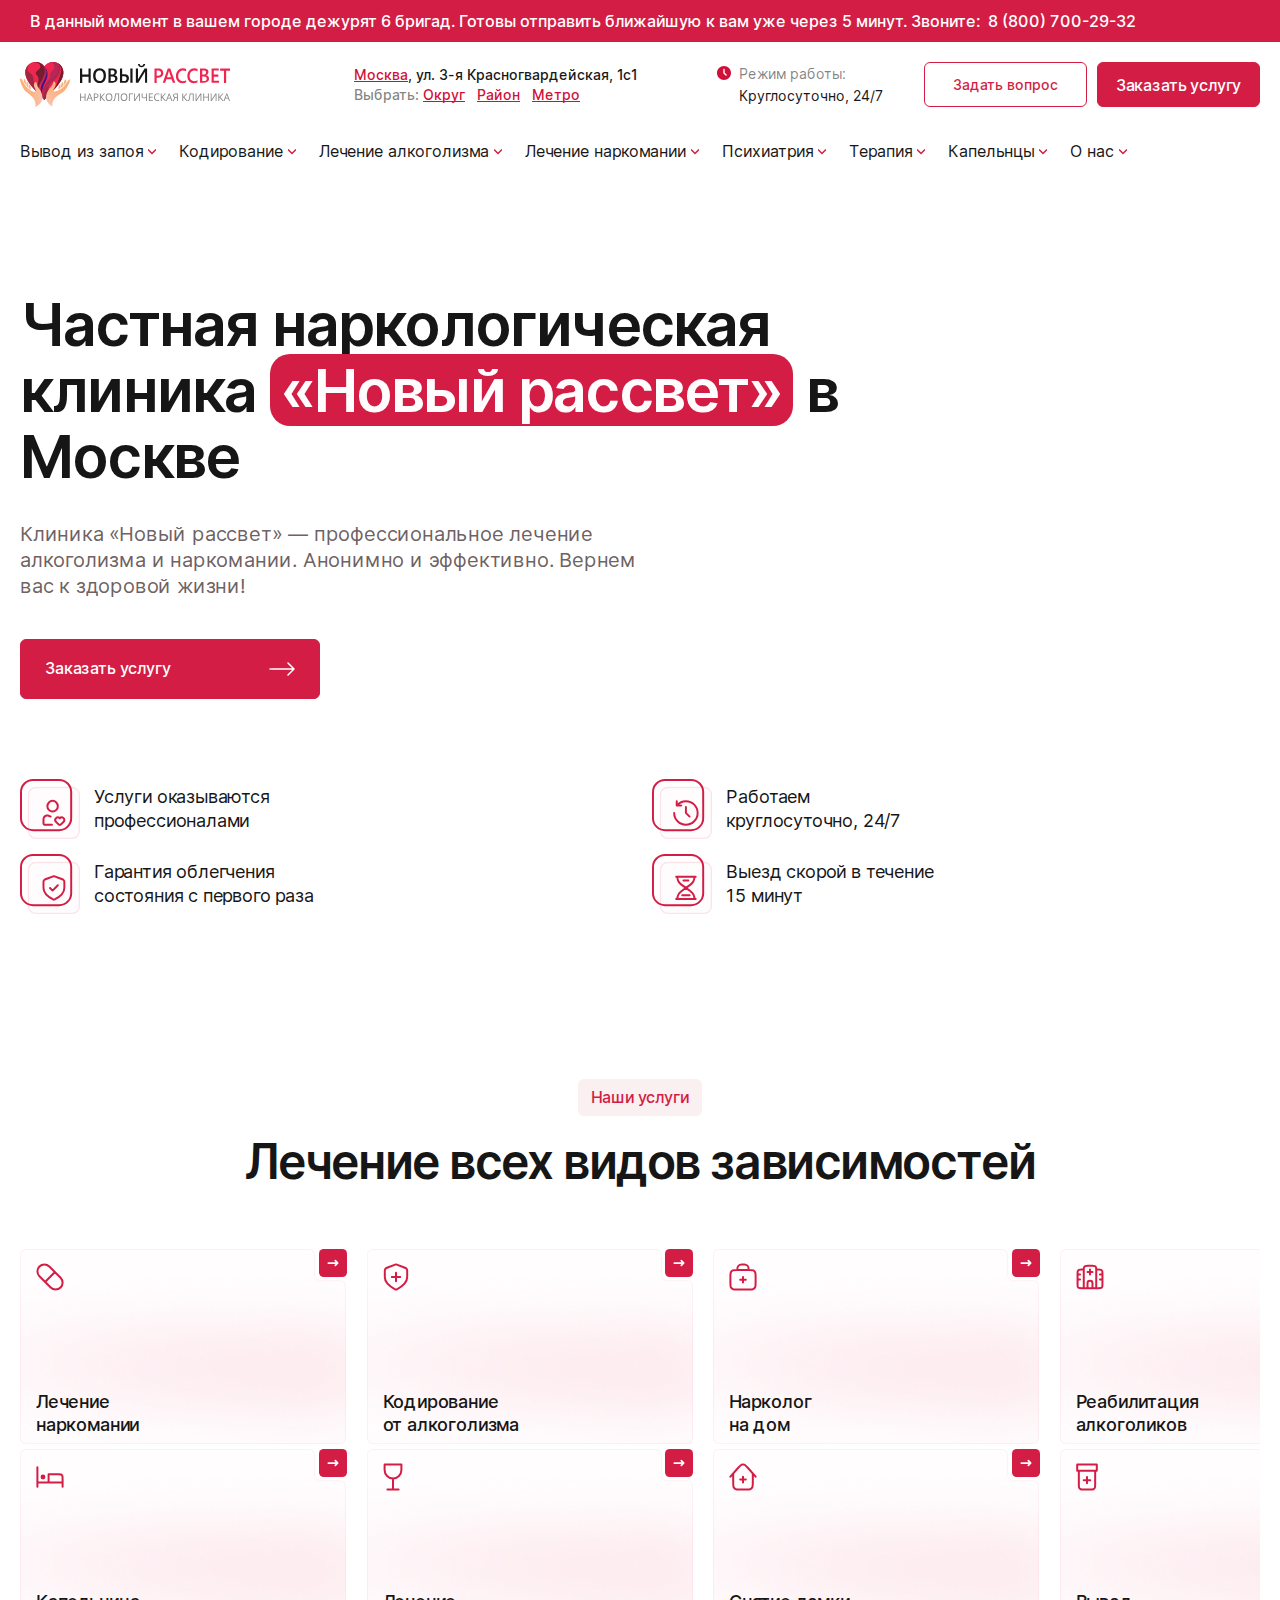
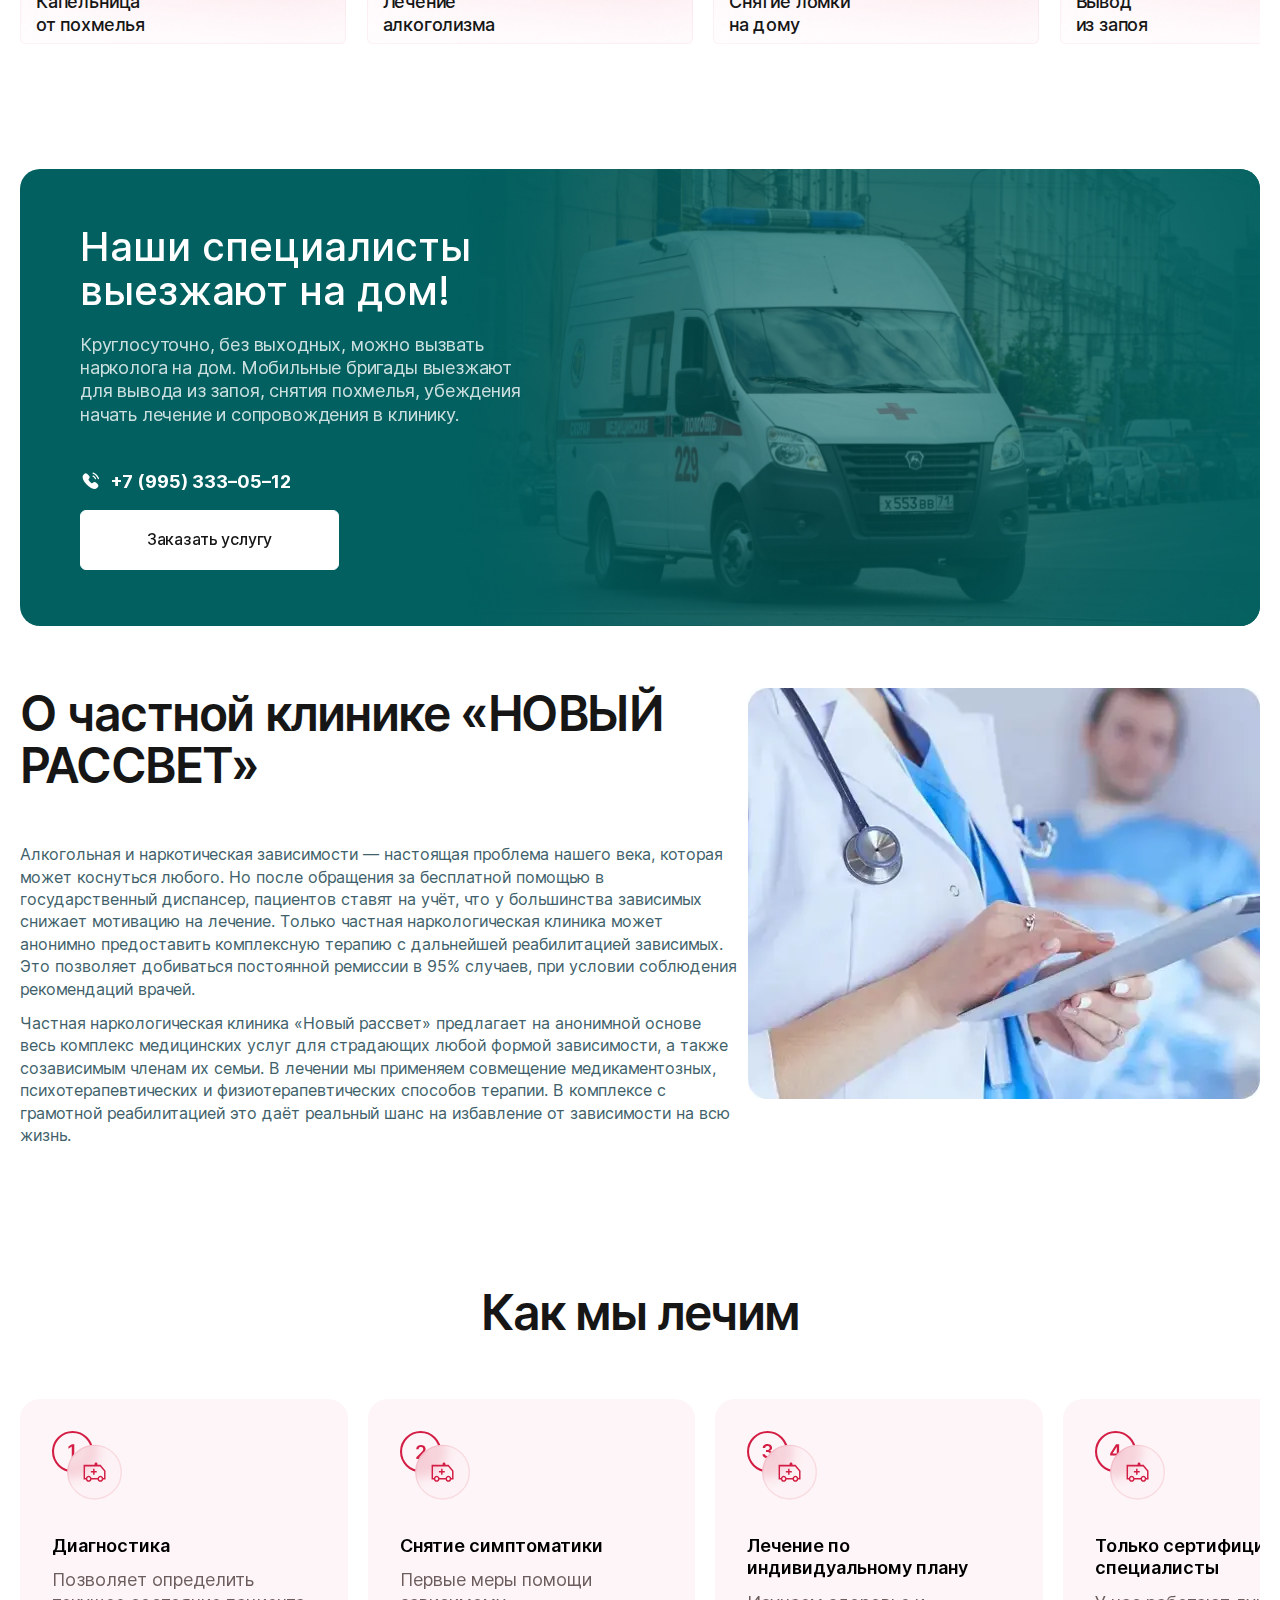
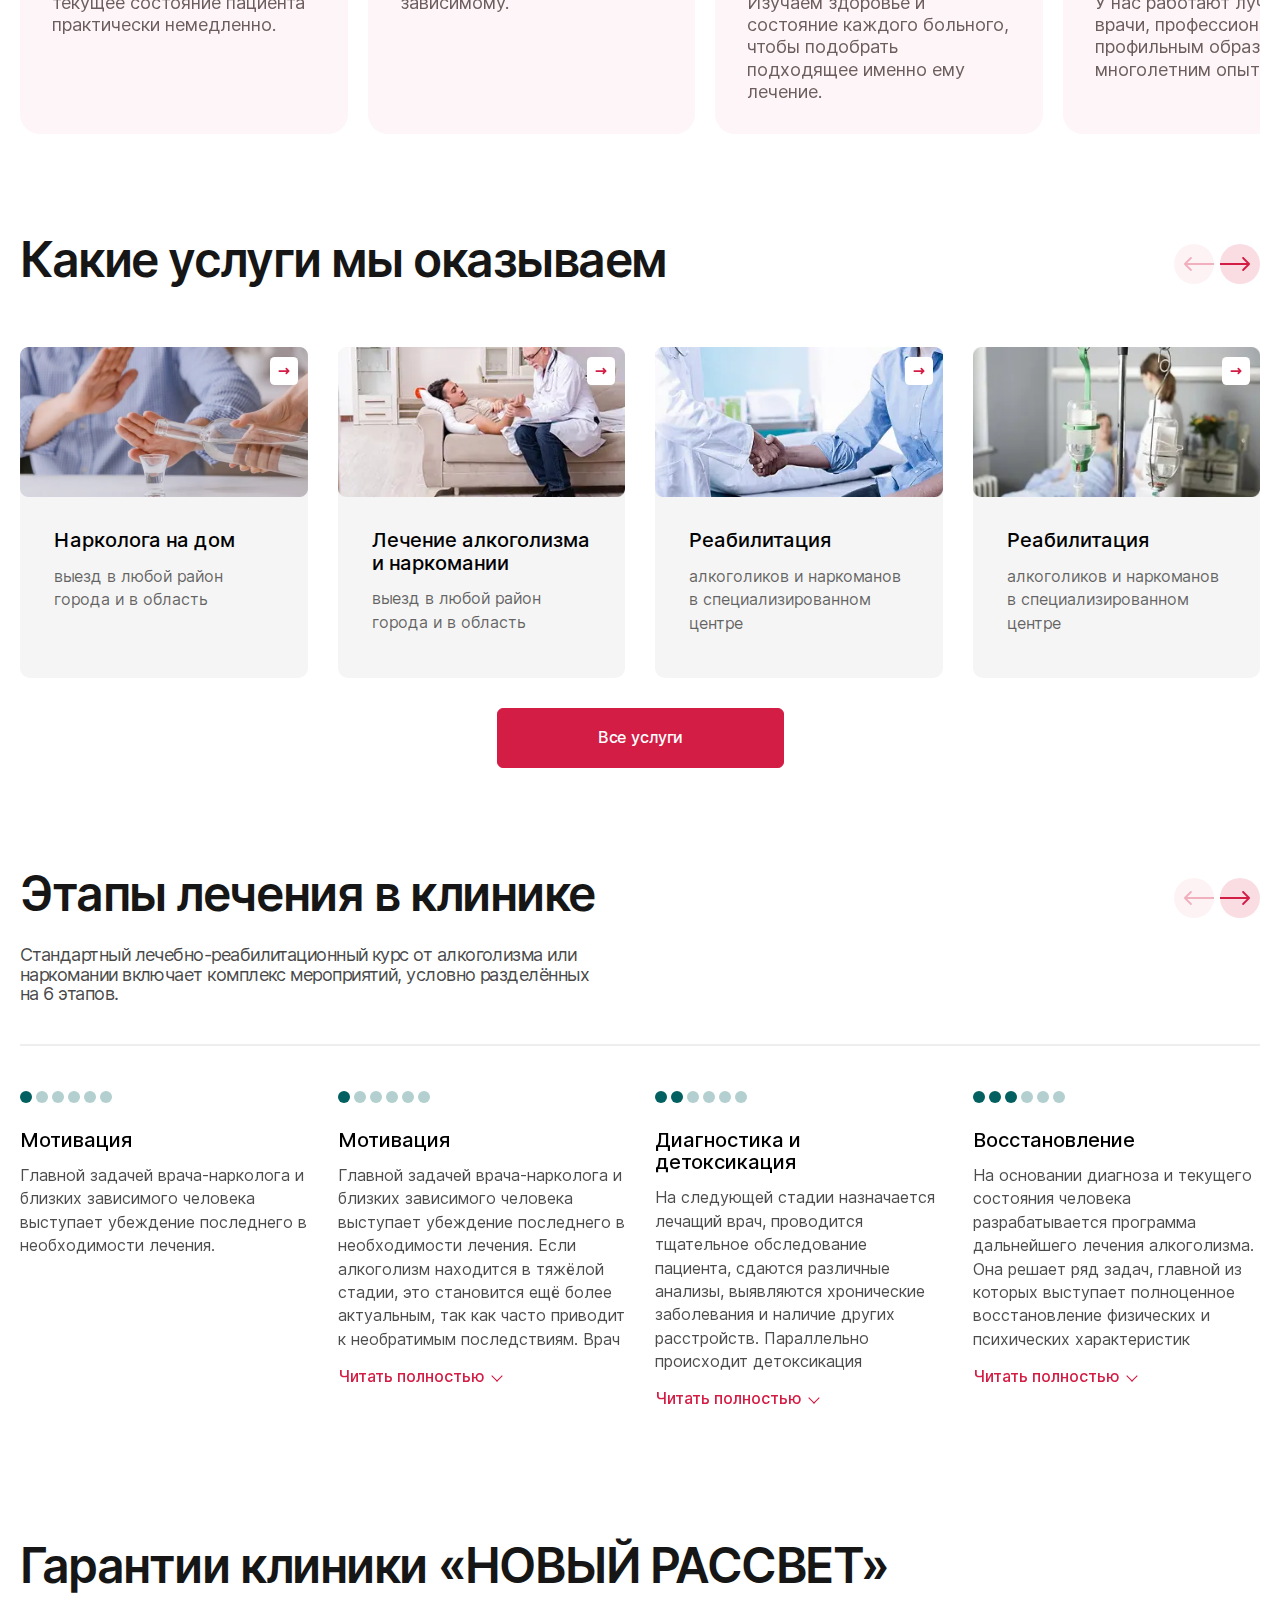
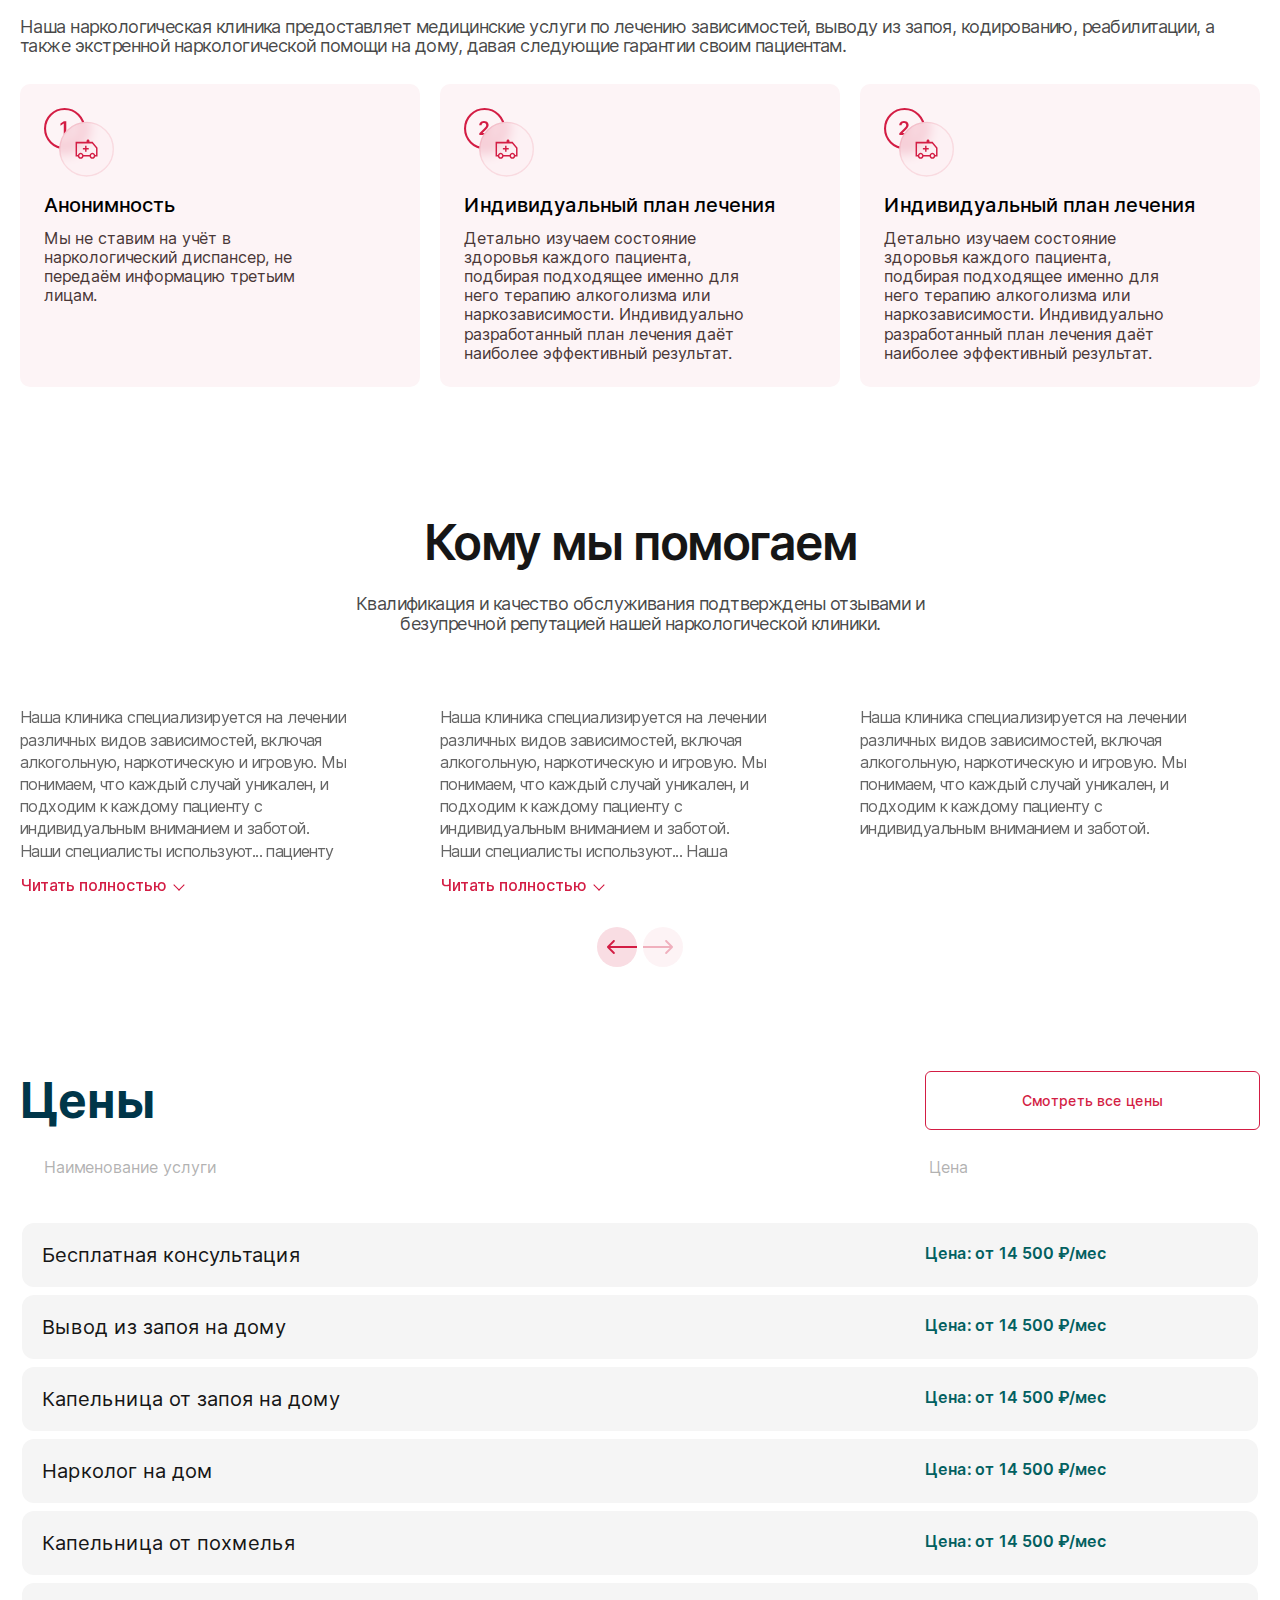
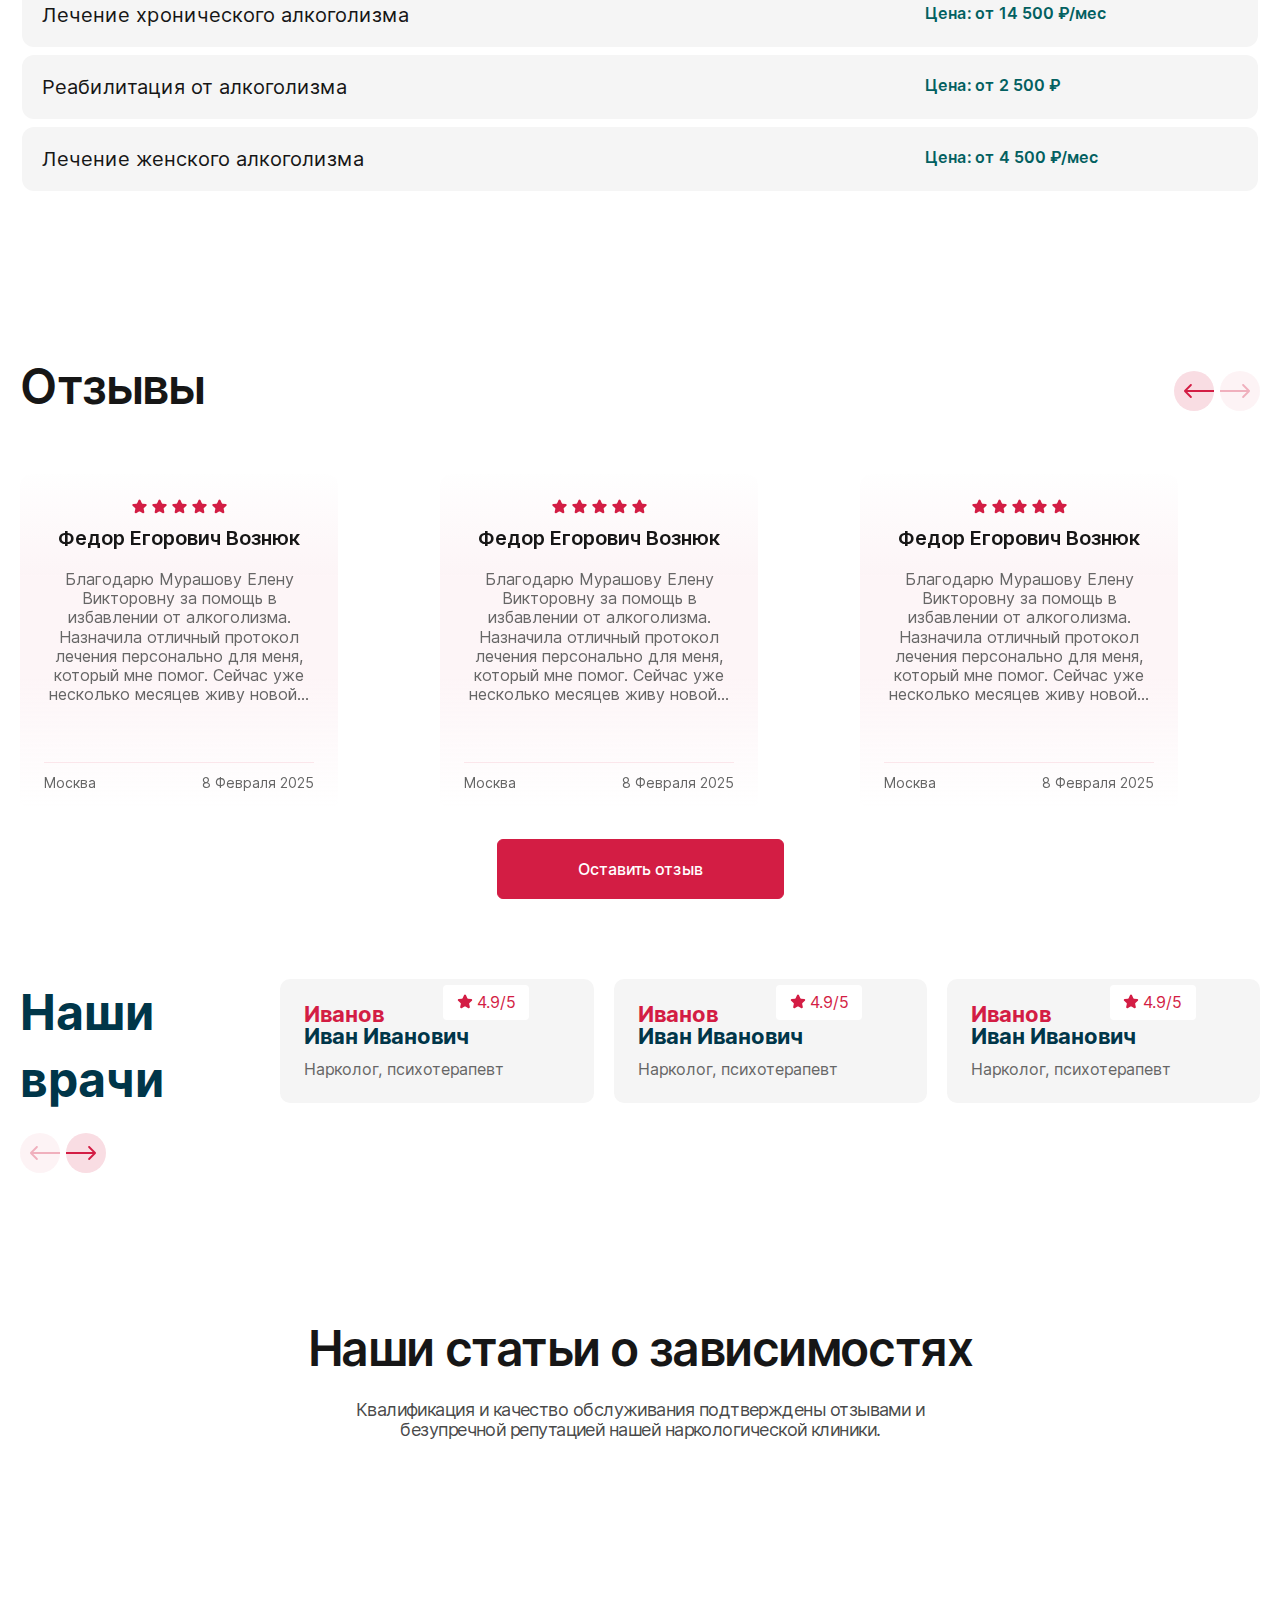
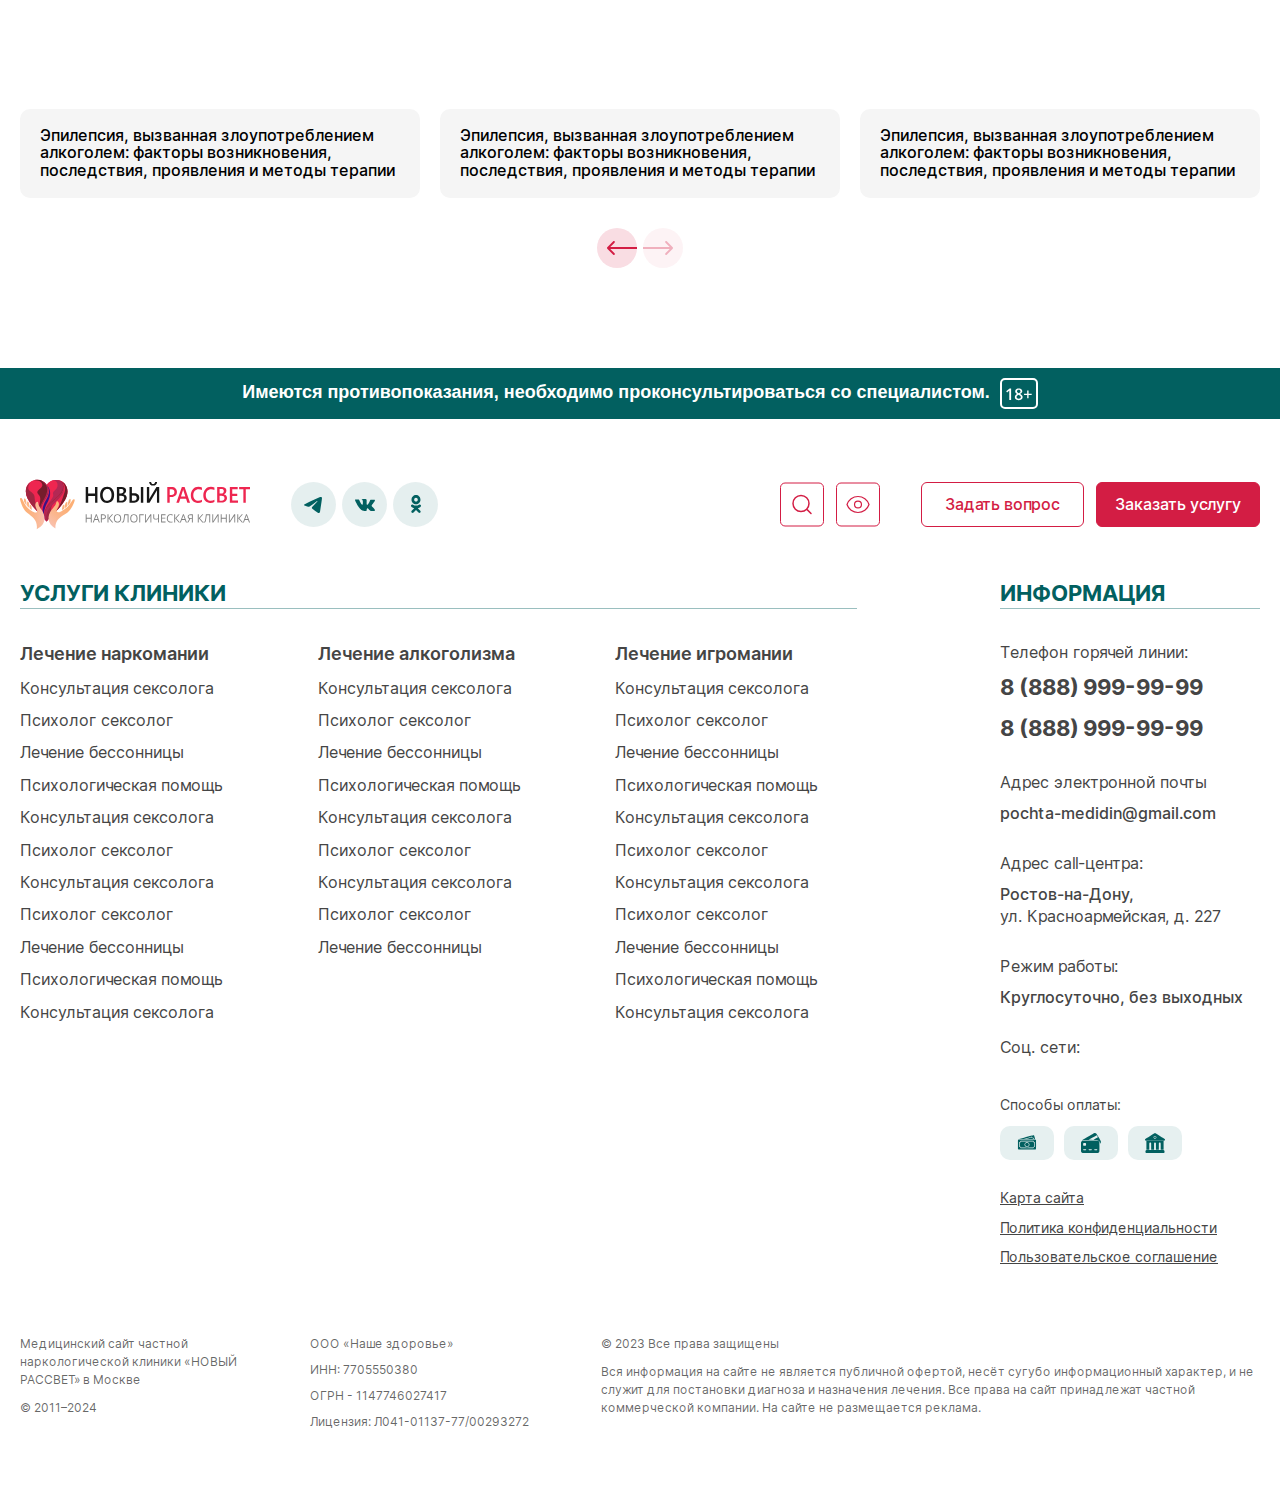
==== commit fe8e40d3: "Update index.html" ====
--- a/index.html
+++ b/index.html
@@ -1,19 +1,19 @@
-
 <!DOCTYPE html>
 <html lang="ru">
+
 <head>
     <meta http-equiv="Content-Type" content="text/html; charset=utf-8" />
     <link rel="stylesheet" href="assets/css/build/build/swiper.css">
     <link rel="stylesheet" href="assets/css/build/build/fancybox.min.css">
     <link rel="stylesheet" href="assets/css/styles.css">
-    
-    
+
+
     <title>Name</title>
     <meta name='keywords' content='' />
     <meta name='description' content='' />
     <meta name="viewport" content="width=device-width, initial-scale=1, maximum-scale=1, user-scalable=0" />
     <meta http-equiv="X-UA-Compatible" content="IE=edge">
-    <script src="assets/js/build/swiper-bundle.min.js" defer></script> 
+    <script src="assets/js/build/swiper-bundle.min.js" defer></script>
     <script src="assets/js/build/fancybox.min.js" defer></script>
     <script src="assets/js/main.js" defer></script>
     <script src="assets/js/swipers.js" defer></script>
@@ -21,451 +21,467 @@
     <script src="assets/js/sourcebuster.min.js" defer></script>
     <script> </script>
 </head>
+
 <body>
-<div class="page">
-    <header class="header" id="header">
-        <div class="plashka header__plashka">
-            <div class="container">
-                <div class="header__plashka_row">
-                    <p>В данный момент в вашем городе дежурят 6 бригад. Готовы отправить ближайшую к вам уже через 5 минут.
-                        Звоните: <a href="tel:+78007002932"> 8 (800) 700-29-32</a></p>
+    <div class="page">
+        <header class="header" id="header">
+            <div class="plashka header__plashka">
+                <div class="container">
+                    <div class="header__plashka_row">
+                        <p>В данный момент в вашем городе дежурят 6 бригад. Готовы отправить ближайшую к вам уже через 5
+                            минут.
+                            Звоните: <a href="tel:+78007002932"> 8 (800) 700-29-32</a></p>
+                    </div>
+
                 </div>
-    
             </div>
-        </div>
-    
-    
-    
-        <div class="header__inner">
-    
-            <div class="header__main_wrapper">
-                <div class="container">
-                    <div class="header__main">
-                        <a href="index.html" class="header__logo logo">
-                            <picture class="logo__picture">
-                                <source srcset="assets/img/alco/icons/logo.svg" type="image/svg+xml">
-                                <img src="assets/img/alco/icons/logo.png" alt="Logo">
-                            </picture>
-                        </a>
-    
-                        <div class="header__info">
-                            <div class="header__info_item">
-    
-                                <div class="header__info_text header__info_location">
-                                    <p><button href="#" class="popup-btn" data-path="popup-city">Москва</button>,
-                                        ул. 3-я Красногвардейская, 1с1</p>
-                                    <p>Выбрать:
-                                        <button class="popup-btn" data-path="popup-city">Округ</button>
-                                        <button class="popup-btn" data-path="popup-city">Район</button>
-                                        <button class="popup-btn" data-path="popup-city">Метро</button>
-                                    </p>
-    
-                                </div>
-                            </div>
-                            <div class="header__info_item">
-                                <div class="header__info_text header__info_phone">
-                                    <p><a href="tel:89999999999"><svg width="14" height="14" viewBox="0 0 14 14" fill="none"
+
+
+
+            <div class="header__inner">
+
+                <div class="header__main_wrapper">
+                    <div class="container">
+                        <div class="header__main">
+                            <a href="index.html" class="header__logo logo">
+                                <picture class="logo__picture">
+                                    <source srcset="assets/img/alco/icons/logo.svg" type="image/svg+xml">
+                                    <img src="assets/img/alco/icons/logo.png" alt="Logo">
+                                </picture>
+                            </a>
+
+                            <div class="header__info">
+                                <div class="header__info_item">
+
+                                    <div class="header__info_text header__info_location">
+                                        <p><button href="#" class="popup-btn" data-path="popup-city">Москва</button>,
+                                            ул. 3-я Красногвардейская, 1с1</p>
+                                        <p>Выбрать:
+                                            <button class="popup-btn" data-path="popup-city">Округ</button>
+                                            <button class="popup-btn" data-path="popup-city">Район</button>
+                                            <button class="popup-btn" data-path="popup-city">Метро</button>
+                                        </p>
+
+                                    </div>
+                                </div>
+                                <div class="header__info_item">
+                                    <div class="header__info_text header__info_phone">
+                                        <p><a href="tel:89999999999"><svg width="14" height="14" viewBox="0 0 14 14"
+                                                    fill="none" xmlns="http://www.w3.org/2000/svg">
+                                                    <g clip-path="url(#clip0_1042_7135)">
+                                                        <path
+                                                            d="M12.4223 9.44507L10.5173 9.22757C10.2933 9.20126 10.0662 9.22606 9.85321 9.3001C9.64017 9.37415 9.44668 9.49551 9.28729 9.65507L7.90729 11.0351C5.77818 9.95223 4.04762 8.22168 2.96479 6.09257L4.35229 4.70507C4.67479 4.38257 4.83229 3.93257 4.77979 3.47507L4.56229 1.58507C4.51977 1.2192 4.34418 0.881746 4.06896 0.636955C3.79375 0.392163 3.43812 0.257132 3.06979 0.257569H1.77229C0.924787 0.257569 0.219786 0.962569 0.272286 1.81007C0.669786 8.21507 5.79229 13.3301 12.1898 13.7276C13.0373 13.7801 13.7423 13.0751 13.7423 12.2276V10.9301C13.7498 10.1726 13.1798 9.53507 12.4223 9.44507Z"
+                                                            fill="#D11039" />
+                                                    </g>
+                                                    <defs>
+                                                        <clipPath id="clip0_1042_7135">
+                                                            <rect width="14" height="14" fill="white" />
+                                                        </clipPath>
+                                                    </defs>
+                                                </svg>8 (999) 999-99-99</a></p>
+                                        <p><a href="tel:89999999999"><svg width="14" height="14" viewBox="0 0 14 14"
+                                                    fill="none" xmlns="http://www.w3.org/2000/svg">
+                                                    <g clip-path="url(#clip0_1042_7135)">
+                                                        <path
+                                                            d="M12.4223 9.44507L10.5173 9.22757C10.2933 9.20126 10.0662 9.22606 9.85321 9.3001C9.64017 9.37415 9.44668 9.49551 9.28729 9.65507L7.90729 11.0351C5.77818 9.95223 4.04762 8.22168 2.96479 6.09257L4.35229 4.70507C4.67479 4.38257 4.83229 3.93257 4.77979 3.47507L4.56229 1.58507C4.51977 1.2192 4.34418 0.881746 4.06896 0.636955C3.79375 0.392163 3.43812 0.257132 3.06979 0.257569H1.77229C0.924787 0.257569 0.219786 0.962569 0.272286 1.81007C0.669786 8.21507 5.79229 13.3301 12.1898 13.7276C13.0373 13.7801 13.7423 13.0751 13.7423 12.2276V10.9301C13.7498 10.1726 13.1798 9.53507 12.4223 9.44507Z"
+                                                            fill="#D11039" />
+                                                    </g>
+                                                    <defs>
+                                                        <clipPath id="clip0_1042_7135">
+                                                            <rect width="14" height="14" fill="white" />
+                                                        </clipPath>
+                                                    </defs>
+                                                </svg>8 (999) 999-99-99</a></p>
+                                    </div>
+                                </div>
+
+                                <div class="header__info_item">
+                                    <div class="header__info_text header__info_location header__info_location--mode">
+                                        <div>
+                                            <svg width="14" height="14" viewBox="0 0 14 14" fill="none"
                                                 xmlns="http://www.w3.org/2000/svg">
-                                                <g clip-path="url(#clip0_1042_7135)">
+                                                <g clip-path="url(#clip0_1043_7148)">
                                                     <path
-                                                        d="M12.4223 9.44507L10.5173 9.22757C10.2933 9.20126 10.0662 9.22606 9.85321 9.3001C9.64017 9.37415 9.44668 9.49551 9.28729 9.65507L7.90729 11.0351C5.77818 9.95223 4.04762 8.22168 2.96479 6.09257L4.35229 4.70507C4.67479 4.38257 4.83229 3.93257 4.77979 3.47507L4.56229 1.58507C4.51977 1.2192 4.34418 0.881746 4.06896 0.636955C3.79375 0.392163 3.43812 0.257132 3.06979 0.257569H1.77229C0.924787 0.257569 0.219786 0.962569 0.272286 1.81007C0.669786 8.21507 5.79229 13.3301 12.1898 13.7276C13.0373 13.7801 13.7423 13.0751 13.7423 12.2276V10.9301C13.7498 10.1726 13.1798 9.53507 12.4223 9.44507Z"
+                                                        d="M7 0C10.8661 0 14 3.1339 14 7C14 10.8661 10.8661 14 7 14C3.1339 14 0 10.8661 0 7C0 3.1339 3.1339 0 7 0ZM7 2.8C6.81435 2.8 6.6363 2.87375 6.50503 3.00503C6.37375 3.1363 6.3 3.31435 6.3 3.5V7C6.30004 7.18564 6.37382 7.36365 6.5051 7.4949L8.6051 9.5949C8.73712 9.72241 8.91394 9.79297 9.09748 9.79137C9.28102 9.78978 9.45659 9.71616 9.58637 9.58637C9.71616 9.45659 9.78978 9.28102 9.79137 9.09748C9.79297 8.91394 9.72241 8.73712 9.5949 8.6051L7.7 6.7102V3.5C7.7 3.31435 7.62625 3.1363 7.49497 3.00503C7.3637 2.87375 7.18565 2.8 7 2.8Z"
                                                         fill="#D11039" />
                                                 </g>
                                                 <defs>
-                                                    <clipPath id="clip0_1042_7135">
+                                                    <clipPath id="clip0_1043_7148">
                                                         <rect width="14" height="14" fill="white" />
                                                     </clipPath>
                                                 </defs>
-                                            </svg>8 (999) 999-99-99</a></p>
-                                    <p><a href="tel:89999999999"><svg width="14" height="14" viewBox="0 0 14 14" fill="none"
-                                                xmlns="http://www.w3.org/2000/svg">
-                                                <g clip-path="url(#clip0_1042_7135)">
-                                                    <path
-                                                        d="M12.4223 9.44507L10.5173 9.22757C10.2933 9.20126 10.0662 9.22606 9.85321 9.3001C9.64017 9.37415 9.44668 9.49551 9.28729 9.65507L7.90729 11.0351C5.77818 9.95223 4.04762 8.22168 2.96479 6.09257L4.35229 4.70507C4.67479 4.38257 4.83229 3.93257 4.77979 3.47507L4.56229 1.58507C4.51977 1.2192 4.34418 0.881746 4.06896 0.636955C3.79375 0.392163 3.43812 0.257132 3.06979 0.257569H1.77229C0.924787 0.257569 0.219786 0.962569 0.272286 1.81007C0.669786 8.21507 5.79229 13.3301 12.1898 13.7276C13.0373 13.7801 13.7423 13.0751 13.7423 12.2276V10.9301C13.7498 10.1726 13.1798 9.53507 12.4223 9.44507Z"
-                                                        fill="#D11039" />
-                                                </g>
-                                                <defs>
-                                                    <clipPath id="clip0_1042_7135">
-                                                        <rect width="14" height="14" fill="white" />
-                                                    </clipPath>
-                                                </defs>
-                                            </svg>8 (999) 999-99-99</a></p>
-                                </div>
-                            </div>
-    
-                            <div class="header__info_item">
-                                <div class="header__info_text header__info_location header__info_location--mode">
-                                    <div>
-                                        <svg width="14" height="14" viewBox="0 0 14 14" fill="none"
+                                            </svg>
+                                        </div>
+                                        <div>
+                                            <p> Режим работы:</p>
+                                            <p>Круглосуточно, 24/7</p>
+                                        </div>
+                                    </div>
+                                </div>
+                                <div class="header__btns">
+                                    <button class="header__btn header__btn--desctop tertiary-btn popup-btn"
+                                        data-path="popup-question">
+                                        <span>Задать вопрос</span>
+                                    </button>
+                                    <button class="header__btn header__btn--services red-white popup-btn"
+                                        data-path="popup-change">
+                                        <span>Заказать услугу</span>
+                                    </button>
+                                </div>
+                            </div>
+                            <div class="header-mobile__wrapper">
+                                <div class="header-mobile__burger-btns">
+                                    <button class="popup-btn" data-path="popup-city">
+                                        <svg width="36" height="36" viewBox="0 0 36 36" fill="none"
                                             xmlns="http://www.w3.org/2000/svg">
-                                            <g clip-path="url(#clip0_1043_7148)">
-                                                <path
-                                                    d="M7 0C10.8661 0 14 3.1339 14 7C14 10.8661 10.8661 14 7 14C3.1339 14 0 10.8661 0 7C0 3.1339 3.1339 0 7 0ZM7 2.8C6.81435 2.8 6.6363 2.87375 6.50503 3.00503C6.37375 3.1363 6.3 3.31435 6.3 3.5V7C6.30004 7.18564 6.37382 7.36365 6.5051 7.4949L8.6051 9.5949C8.73712 9.72241 8.91394 9.79297 9.09748 9.79137C9.28102 9.78978 9.45659 9.71616 9.58637 9.58637C9.71616 9.45659 9.78978 9.28102 9.79137 9.09748C9.79297 8.91394 9.72241 8.73712 9.5949 8.6051L7.7 6.7102V3.5C7.7 3.31435 7.62625 3.1363 7.49497 3.00503C7.3637 2.87375 7.18565 2.8 7 2.8Z"
-                                                    fill="#D11039" />
-                                            </g>
-                                            <defs>
-                                                <clipPath id="clip0_1043_7148">
-                                                    <rect width="14" height="14" fill="white" />
-                                                </clipPath>
-                                            </defs>
+                                            <rect width="36" height="36" rx="6" fill="#FAF0F2" />
+                                            <path
+                                                d="M18 26C17.5327 25.6788 17.0763 25.3496 16.6386 24.9895C15.907 24.3901 15.2184 23.741 14.5781 23.0455C13.1019 21.4349 11.5 19.102 11.5 16.4824C11.5 15.6311 11.6681 14.7882 11.9948 14.0017C12.3214 13.2152 12.8002 12.5006 13.4038 11.8987C14.0074 11.2967 14.7239 10.8192 15.5126 10.4934C16.3012 10.1677 17.1464 10 18 10C18.8536 10 19.6988 10.1677 20.4874 10.4934C21.2761 10.8192 21.9926 11.2967 22.5962 11.8987C23.1998 12.5006 23.6786 13.2152 24.0052 14.0017C24.3319 14.7882 24.5 15.6311 24.5 16.4824C24.5 19.102 22.8981 21.4357 21.4219 23.0455C20.7815 23.7408 20.093 24.3904 19.3614 24.9895C18.9225 25.3459 18.4683 25.683 18 26Z"
+                                                stroke="#D31D44" stroke-width="1.5" />
+                                        </svg>
+
+                                    </button>
+                                    <a href="tel:+"><svg width="36" height="36" viewBox="0 0 36 36" fill="none"
+                                            xmlns="http://www.w3.org/2000/svg">
+                                            <rect width="36" height="36" rx="6" fill="#FBF1F3" />
+                                            <path
+                                                d="M21.1121 20.0634C22.096 20.5308 23.1448 20.8468 24.223 21.0007C24.3309 21.0162 24.4735 21.0328 24.6508 21.0504C24.7466 21.0603 24.8354 21.1053 24.8999 21.1769C24.9645 21.2485 24.9993 21.3414 24.9992 21.4378L21.1121 20.0634ZM25.7492 21.4387C25.7492 21.4384 25.7492 21.4381 25.7492 21.4378C25.7493 21.1601 25.6485 20.8871 25.457 20.6747C25.268 20.4651 25.008 20.3331 24.7273 20.3044L24.725 20.3041C24.5527 20.287 24.4224 20.2717 24.3301 20.2583L24.329 20.2582C23.3256 20.115 22.3495 19.8209 21.4339 19.386C21.1987 19.2741 20.9315 19.2487 20.6794 19.3143C20.4275 19.3798 20.2067 19.532 20.0557 19.744C20.0554 19.7444 20.0551 19.7448 20.0549 19.7452L19.2212 20.9114C17.4401 20.0082 15.9924 18.5605 15.0893 16.7793L16.2589 15.9434C16.2592 15.9432 16.2595 15.943 16.2598 15.9428C16.6967 15.6315 16.8454 15.0523 16.6161 14.5694L16.6159 14.569C16.1801 13.6532 15.8854 12.6769 15.7415 11.673L15.7414 11.6723C15.7282 11.5802 15.7128 11.4496 15.6957 11.2762L15.6956 11.275C15.6673 10.9939 15.5356 10.7333 15.326 10.5439C15.1165 10.3546 14.8443 10.2499 14.562 10.25C14.562 10.25 14.5619 10.25 14.5618 10.25H11.812C11.4253 10.2499 11.0529 10.3965 10.7701 10.6601C10.4871 10.9238 10.3147 11.285 10.2876 11.6708L10.2876 11.6709C10.2632 12.0196 10.25 12.3163 10.25 12.5556C10.25 19.843 16.1567 25.75 23.4438 25.75C23.6835 25.75 23.9801 25.7368 24.3284 25.7124L25.7492 21.4387Z"
+                                                stroke="#D31D44" stroke-width="1.5" />
+                                        </svg></a>
+                                    <div class="burger__menu">
+                                        <svg class="ham ham6" viewBox="0 0 100 100" width="80"
+                                            onclick="this.classList.toggle('active')">
+                                            <path class="line top"
+                                                d="m 30,33 h 40 c 13.100415,0 14.380204,31.80258 6.899646,33.421777 -24.612039,5.327373 9.016154,-52.337577 -12.75751,-30.563913 l -28.284272,28.284272" />
+                                            <path class="line middle"
+                                                d="m 70,50 c 0,0 -32.213436,0 -40,0 -7.786564,0 -6.428571,-4.640244 -6.428571,-8.571429 0,-5.895471 6.073743,-11.783399 12.286435,-5.570707 6.212692,6.212692 28.284272,28.284272 28.284272,28.284272" />
+                                            <path class="line bottom"
+                                                d="m 69.575405,67.073826 h -40 c -13.100415,0 -14.380204,-31.80258 -6.899646,-33.421777 24.612039,-5.327373 -9.016154,52.337577 12.75751,30.563913 l 28.284272,-28.284272" />
                                         </svg>
                                     </div>
-                                    <div>
-                                        <p> Режим работы:</p>
-                                        <p>Круглосуточно, 24/7</p>
+                                </div>
+                            </div>
+
+                        </div>
+                        <div class="header-mobile__btns">
+                            <button class="header__btn tertiary-btn  popup-btn" data-path="popup-question">
+                                <span>Задать вопрос</span>
+                            </button>
+                            <button class="header__btn header__btn--services red-white popup-btn"
+                                data-path="popup-change">
+                                <span>Заказать услугу</span>
+                            </button>
+                        </div>
+                    </div>
+                </div>
+
+                <div class="container">
+                    <div class="header__top">
+                        <div class="header__menu">
+                            <nav class="header__nav">
+                                <ul class="header__nav_list">
+                                    <li class="header__nav_item hide-item">
+                                        <button class="hide-item__link">Вывод из запоя<span></span></button>
+                                        <div class="header__submenu submenu-3">
+                                            <div class="container">
+                                                <ul>
+                                                    <li class="header__sublink">
+                                                        <a href="#">Консультация нарколога</a>
+                                                    </li>
+                                                    <li class="header__sublink">
+                                                        <a href="#">Капельница от запоя</a>
+                                                    </li>
+                                                    <li class="header__sublink">
+                                                        <a href="#">Вызов нарколога на дом</a>
+                                                    </li>
+                                                    <li class="header__sublink">
+                                                        <a href="#">Вывод из запоя в стационаре</a>
+                                                    </li>
+                                                    <li class="header__sublink">
+                                                        <a href="#">Прокапаться от алкоголя</a>
+                                                    </li>
+                                                    <li class="header__sublink">
+                                                        <a href="#">Принудительный вывод из запоя</a>
+                                                    </li>
+                                                </ul>
+                                            </div>
+                                        </div>
+                                    </li>
+                                    <li class="header__nav_item  hide-item">
+                                        <button class="hide-item__link">Кодирование<span></span></button>
+                                        <div class="header__submenu submenu-3">
+                                            <div class="container">
+                                                <ul>
+                                                    <li class="header__sublink">
+                                                        <a href="#">Консультация нарколога</a>
+                                                    </li>
+                                                    <li class="header__sublink">
+                                                        <a href="#">Капельница от запоя</a>
+                                                    </li>
+                                                    <li class="header__sublink">
+                                                        <a href="#">Вызов нарколога на дом</a>
+                                                    </li>
+                                                    <li class="header__sublink">
+                                                        <a href="#">Вывод из запоя в стационаре</a>
+                                                    </li>
+                                                    <li class="header__sublink">
+                                                        <a href="#">Прокапаться от алкоголя</a>
+                                                    </li>
+                                                    <li class="header__sublink">
+                                                        <a href="#">Принудительный вывод из запоя</a>
+                                                    </li>
+                                                </ul>
+                                            </div>
+                                        </div>
+                                    </li>
+                                    <li class="header__nav_item  hide-item">
+                                        <button class="hide-item__link">Лечение алкоголизма<span></span></button>
+                                        <div class="header__submenu submenu-3">
+                                            <div class="container">
+                                                <ul>
+                                                    <li class="header__sublink">
+                                                        <a href="#">Консультация нарколога</a>
+                                                    </li>
+                                                    <li class="header__sublink">
+                                                        <a href="#">Капельница от запоя</a>
+                                                    </li>
+                                                    <li class="header__sublink">
+                                                        <a href="#">Вызов нарколога на дом</a>
+                                                    </li>
+                                                    <li class="header__sublink">
+                                                        <a href="#">Вывод из запоя в стационаре</a>
+                                                    </li>
+                                                    <li class="header__sublink">
+                                                        <a href="#">Прокапаться от алкоголя</a>
+                                                    </li>
+                                                    <li class="header__sublink">
+                                                        <a href="#">Принудительный вывод из запоя</a>
+                                                    </li>
+                                                </ul>
+                                            </div>
+                                        </div>
+                                    </li>
+                                    <li class="header__nav_item  hide-item">
+                                        <button class="hide-item__link">Лечение наркомании<span></span></button>
+                                        <div class="header__submenu submenu-3">
+                                            <div class="container">
+                                                <ul>
+                                                    <li class="header__sublink">
+                                                        <a href="#">Консультация нарколога</a>
+                                                    </li>
+                                                    <li class="header__sublink">
+                                                        <a href="#">Капельница от запоя</a>
+                                                    </li>
+                                                    <li class="header__sublink">
+                                                        <a href="#">Вызов нарколога на дом</a>
+                                                    </li>
+                                                    <li class="header__sublink">
+                                                        <a href="#">Вывод из запоя в стационаре</a>
+                                                    </li>
+                                                    <li class="header__sublink">
+                                                        <a href="#">Прокапаться от алкоголя</a>
+                                                    </li>
+                                                    <li class="header__sublink">
+                                                        <a href="#">Принудительный вывод из запоя</a>
+                                                    </li>
+                                                </ul>
+                                            </div>
+                                        </div>
+                                    </li>
+                                    <li class="header__nav_item  hide-item">
+                                        <button class="hide-item__link">Психиатрия<span></span></button>
+                                        <div class="header__submenu submenu-3">
+                                            <div class="container">
+                                                <ul>
+                                                    <li class="header__sublink">
+                                                        <a href="#">Консультация нарколога</a>
+                                                    </li>
+                                                    <li class="header__sublink">
+                                                        <a href="#">Капельница от запоя</a>
+                                                    </li>
+                                                    <li class="header__sublink">
+                                                        <a href="#">Вызов нарколога на дом</a>
+                                                    </li>
+                                                    <li class="header__sublink">
+                                                        <a href="#">Вывод из запоя в стационаре</a>
+                                                    </li>
+                                                    <li class="header__sublink">
+                                                        <a href="#">Прокапаться от алкоголя</a>
+                                                    </li>
+                                                    <li class="header__sublink">
+                                                        <a href="#">Принудительный вывод из запоя</a>
+                                                    </li>
+                                                </ul>
+                                            </div>
+                                        </div>
+                                    </li>
+                                    <li class="header__nav_item  hide-item">
+                                        <button class="hide-item__link">Терапия<span></span></button>
+                                        <div class="header__submenu submenu-3">
+                                            <div class="container">
+                                                <ul>
+                                                    <li class="header__sublink">
+                                                        <a href="#">Консультация нарколога</a>
+                                                    </li>
+                                                    <li class="header__sublink">
+                                                        <a href="#">Капельница от запоя</a>
+                                                    </li>
+                                                    <li class="header__sublink">
+                                                        <a href="#">Вызов нарколога на дом</a>
+                                                    </li>
+                                                    <li class="header__sublink">
+                                                        <a href="#">Вывод из запоя в стационаре</a>
+                                                    </li>
+                                                    <li class="header__sublink">
+                                                        <a href="#">Прокапаться от алкоголя</a>
+                                                    </li>
+                                                    <li class="header__sublink">
+                                                        <a href="#">Принудительный вывод из запоя</a>
+                                                    </li>
+                                                </ul>
+                                            </div>
+                                        </div>
+                                    </li>
+                                    <li class="header__nav_item  hide-item">
+                                        <button class="hide-item__link">Капельнцы<span></span></button>
+                                        <div class="header__submenu submenu-3">
+                                            <div class="container">
+                                                <ul>
+                                                    <li class="header__sublink">
+                                                        <a href="#">Консультация нарколога</a>
+                                                    </li>
+                                                    <li class="header__sublink">
+                                                        <a href="#">Капельница от запоя</a>
+                                                    </li>
+                                                    <li class="header__sublink">
+                                                        <a href="#">Вызов нарколога на дом</a>
+                                                    </li>
+                                                    <li class="header__sublink">
+                                                        <a href="#">Вывод из запоя в стационаре</a>
+                                                    </li>
+                                                    <li class="header__sublink">
+                                                        <a href="#">Прокапаться от алкоголя</a>
+                                                    </li>
+                                                    <li class="header__sublink">
+                                                        <a href="#">Принудительный вывод из запоя</a>
+                                                    </li>
+                                                </ul>
+                                            </div>
+                                        </div>
+                                    </li>
+                                    <li class="header__nav_item  hide-item">
+                                        <button class="hide-item__link">О нас<span></span></button>
+                                        <div class="header__submenu submenu-3">
+                                            <div class="container">
+                                                <ul>
+                                                    <li class="header__sublink">
+                                                        <a href="#">Консультация нарколога</a>
+                                                    </li>
+                                                    <li class="header__sublink">
+                                                        <a href="#">Капельница от запоя</a>
+                                                    </li>
+                                                    <li class="header__sublink">
+                                                        <a href="#">Вызов нарколога на дом</a>
+                                                    </li>
+                                                    <li class="header__sublink">
+                                                        <a href="#">Вывод из запоя в стационаре</a>
+                                                    </li>
+                                                    <li class="header__sublink">
+                                                        <a href="#">Прокапаться от алкоголя</a>
+                                                    </li>
+                                                    <li class="header__sublink">
+                                                        <a href="#">Принудительный вывод из запоя</a>
+                                                    </li>
+                                                </ul>
+                                            </div>
+                                        </div>
+                                    </li>
+
+                                </ul>
+                            </nav>
+
+
+
+                            <div class="header-mobile__wrapper header-mobile__info">
+                                <div class="header__info">
+                                    <div class="header__info_item">
+                                        <div class="header__info_text header__info_phone">
+                                            <p>Телефон горячей линии:</p>
+                                            <p><a href="tel:89999999999">8 (888) 999-99-99</a></p>
+                                        </div>
                                     </div>
-                                </div>
-                            </div>
-                            <div class="header__btns">
-                                <button class="header__btn header__btn--desctop tertiary-btn popup-btn" data-path="popup-question">
-                                    <span>Задать вопрос</span>
-                                </button>
-                                <button class="header__btn header__btn--services red-white popup-btn" data-path="popup-change">
-                                    <span>Заказать услугу</span>
-                                </button>
-                            </div>
-                        </div>
-                        <div class="header-mobile__wrapper">
-                            <div class="header-mobile__burger-btns">
-                                <button class="popup-btn" data-path="popup-city">
-                                    <svg width="36" height="36" viewBox="0 0 36 36" fill="none"
-                                        xmlns="http://www.w3.org/2000/svg">
-                                        <rect width="36" height="36" rx="6" fill="#FAF0F2" />
-                                        <path
-                                            d="M18 26C17.5327 25.6788 17.0763 25.3496 16.6386 24.9895C15.907 24.3901 15.2184 23.741 14.5781 23.0455C13.1019 21.4349 11.5 19.102 11.5 16.4824C11.5 15.6311 11.6681 14.7882 11.9948 14.0017C12.3214 13.2152 12.8002 12.5006 13.4038 11.8987C14.0074 11.2967 14.7239 10.8192 15.5126 10.4934C16.3012 10.1677 17.1464 10 18 10C18.8536 10 19.6988 10.1677 20.4874 10.4934C21.2761 10.8192 21.9926 11.2967 22.5962 11.8987C23.1998 12.5006 23.6786 13.2152 24.0052 14.0017C24.3319 14.7882 24.5 15.6311 24.5 16.4824C24.5 19.102 22.8981 21.4357 21.4219 23.0455C20.7815 23.7408 20.093 24.3904 19.3614 24.9895C18.9225 25.3459 18.4683 25.683 18 26Z"
-                                            stroke="#D31D44" stroke-width="1.5" />
-                                    </svg>
-    
-                                </button>
-                                <a href="tel:+"><svg width="36" height="36" viewBox="0 0 36 36" fill="none"
-                                        xmlns="http://www.w3.org/2000/svg">
-                                        <rect width="36" height="36" rx="6" fill="#FBF1F3" />
-                                        <path
-                                            d="M21.1121 20.0634C22.096 20.5308 23.1448 20.8468 24.223 21.0007C24.3309 21.0162 24.4735 21.0328 24.6508 21.0504C24.7466 21.0603 24.8354 21.1053 24.8999 21.1769C24.9645 21.2485 24.9993 21.3414 24.9992 21.4378L21.1121 20.0634ZM25.7492 21.4387C25.7492 21.4384 25.7492 21.4381 25.7492 21.4378C25.7493 21.1601 25.6485 20.8871 25.457 20.6747C25.268 20.4651 25.008 20.3331 24.7273 20.3044L24.725 20.3041C24.5527 20.287 24.4224 20.2717 24.3301 20.2583L24.329 20.2582C23.3256 20.115 22.3495 19.8209 21.4339 19.386C21.1987 19.2741 20.9315 19.2487 20.6794 19.3143C20.4275 19.3798 20.2067 19.532 20.0557 19.744C20.0554 19.7444 20.0551 19.7448 20.0549 19.7452L19.2212 20.9114C17.4401 20.0082 15.9924 18.5605 15.0893 16.7793L16.2589 15.9434C16.2592 15.9432 16.2595 15.943 16.2598 15.9428C16.6967 15.6315 16.8454 15.0523 16.6161 14.5694L16.6159 14.569C16.1801 13.6532 15.8854 12.6769 15.7415 11.673L15.7414 11.6723C15.7282 11.5802 15.7128 11.4496 15.6957 11.2762L15.6956 11.275C15.6673 10.9939 15.5356 10.7333 15.326 10.5439C15.1165 10.3546 14.8443 10.2499 14.562 10.25C14.562 10.25 14.5619 10.25 14.5618 10.25H11.812C11.4253 10.2499 11.0529 10.3965 10.7701 10.6601C10.4871 10.9238 10.3147 11.285 10.2876 11.6708L10.2876 11.6709C10.2632 12.0196 10.25 12.3163 10.25 12.5556C10.25 19.843 16.1567 25.75 23.4438 25.75C23.6835 25.75 23.9801 25.7368 24.3284 25.7124L25.7492 21.4387Z"
-                                            stroke="#D31D44" stroke-width="1.5" />
-                                    </svg></a>
-                                <div class="burger__menu">
-                                    <svg class="ham ham6" viewBox="0 0 100 100" width="80"
-                                        onclick="this.classList.toggle('active')">
-                                        <path class="line top"
-                                            d="m 30,33 h 40 c 13.100415,0 14.380204,31.80258 6.899646,33.421777 -24.612039,5.327373 9.016154,-52.337577 -12.75751,-30.563913 l -28.284272,28.284272" />
-                                        <path class="line middle"
-                                            d="m 70,50 c 0,0 -32.213436,0 -40,0 -7.786564,0 -6.428571,-4.640244 -6.428571,-8.571429 0,-5.895471 6.073743,-11.783399 12.286435,-5.570707 6.212692,6.212692 28.284272,28.284272 28.284272,28.284272" />
-                                        <path class="line bottom"
-                                            d="m 69.575405,67.073826 h -40 c -13.100415,0 -14.380204,-31.80258 -6.899646,-33.421777 24.612039,-5.327373 -9.016154,52.337577 12.75751,30.563913 l 28.284272,-28.284272" />
-                                    </svg>
-                                </div>
-                            </div>
-                        </div>
-    
-                    </div>
-                    <div class="header-mobile__btns">
-                        <button class="header__btn tertiary-btn  popup-btn" data-path="popup-question">
-                            <span>Задать вопрос</span>
-                        </button>
-                        <button class="header__btn header__btn--services red-white popup-btn" data-path="popup-change">
-                            <span>Заказать услугу</span>
-                        </button>
+                                    <div class="header__info_item">
+                                        <div class="header__info_text header__info_email">
+                                            <p>Адрес электронной почты</p>
+                                            <p><a href="mailto:pochta-medidin@gmail.com">pochta-medidin@gmail.com</a>
+                                            </p>
+                                        </div>
+                                    </div>
+                                    <div class="header__info_item">
+                                        <div class="header__info_text header__info_location">
+                                            <p>Адрес call-центра:</p>
+                                            <p><button href="#" class="popup-btn" data-path="popup-city">Москва, ул. 3-я
+                                                    Красногвардейская, 1с1
+                                            </p>
+                                        </div>
+                                    </div>
+                                    <div class="header__info_item">
+                                        <div class="header__info_text header__info_mode">
+                                            <p>Режим работы:</p>
+                                            <p>Круглосуточно, без выходных
+                                            </p>
+                                        </div>
+                                    </div>
+
+
+
+                                    <div class="header__info_item">
+
+                                        <div class="header__info_text header__info_social">
+                                            <p>Соц. сети:</p>
+                                            <p>
+                                                <a href="http://"><svg width="35" height="35" viewBox="0 0 35 35"
+                                                        fill="none" xmlns="http://www.w3.org/2000/svg">
+                                                        <rect width="35" height="35" rx="5" fill="#026060"
+                                                            fill-opacity="0.1" />
+                                                        <path
+                                                            d="M8.27177 17.4349C10.1132 16.3327 12.1688 15.4127 14.0894 14.488C17.3936 12.9735 20.7109 11.4853 24.0617 10.0997C24.7137 9.8636 25.885 9.63272 25.9999 10.6826C25.937 12.1688 25.6783 13.6462 25.5008 15.1236C25.0504 18.3726 24.5297 21.6105 24.0221 24.8488C23.8471 25.9275 22.6037 26.4859 21.8081 25.7956C19.896 24.3921 17.9692 23.0022 16.0815 21.5662C15.4632 20.8834 16.0366 19.9029 16.5888 19.4153C18.1637 17.7287 19.8338 16.2958 21.3264 14.5221C21.729 13.4655 20.5394 14.356 20.147 14.6288C17.9911 16.2433 15.8878 17.9564 13.6148 19.3753C12.4537 20.0699 11.1004 19.4763 9.93987 19.0887C8.89928 18.6206 7.37454 18.1488 8.27177 17.4349Z"
+                                                            fill="#026060" />
+                                                    </svg>
+                                                </a>
+                                                <a href="http://"><svg width="35" height="35" viewBox="0 0 35 35"
+                                                        fill="none" xmlns="http://www.w3.org/2000/svg">
+                                                        <rect width="35" height="35" rx="5" fill="#026060"
+                                                            fill-opacity="0.1" />
+                                                        <path
+                                                            d="M25.7929 20.3042C24.1129 18.6717 24.3274 18.9202 26.3648 16.1166C27.5801 14.4132 28.0806 13.3485 27.9376 12.8872C27.8661 12.6033 26.901 12.6743 26.901 12.6743H23.8984C23.8984 12.6743 23.4338 12.6743 23.255 12.9937C22.9333 13.597 22.7904 14.3422 22.1469 15.4423C20.7887 17.82 20.2525 17.962 20.038 17.82C19.5376 17.4652 19.6448 16.436 19.6448 15.6908C19.6448 13.384 19.9665 12.4259 19.0014 12.142C18.787 12.071 18.6082 12.071 18.2865 12.0355C17.8933 12 17.5001 12 17.1427 12C16.2491 12 15.5699 12.0355 15.1052 12.2484C14.7478 12.4259 14.4976 12.8162 14.6763 12.8517C14.8908 12.8872 15.3197 12.9937 15.5699 13.3131C15.8916 13.7389 15.8559 14.7326 15.8559 14.7326C15.8559 14.7326 16.0346 17.4652 15.4269 17.7845C15.0338 18.033 14.4618 17.5361 13.2823 15.3714C12.6746 14.2712 12.6031 13.526 12.2099 13.0292C11.9597 12.7098 11.495 12.6033 11.495 12.6033H8.63546C8.63546 12.6033 8.13504 12.5678 8.06355 12.7098C7.92057 12.8872 8.06355 13.2421 8.06355 13.2421C8.06355 13.2421 10.3155 18.7427 12.8533 21.5108C15.1052 24.1369 17.7504 23.995 17.7504 23.995C17.7504 23.995 19.2874 24.0659 19.5018 23.6756C19.6448 23.5336 19.6806 23.1078 19.6806 23.1078C19.6806 23.1078 19.6448 21.4043 20.3955 21.1559C21.1461 20.9075 22.0755 22.7884 23.0763 23.4981C23.8269 24.0659 24.0414 23.995 24.3989 23.995C25.1138 23.995 27.0797 23.995 27.0797 23.995C27.0797 23.995 28.4738 23.853 27.8304 22.6819C27.7231 22.6109 27.4014 21.8657 25.7929 20.3042Z"
+                                                            fill="#026060" />
+                                                    </svg>
+                                                </a>
+                                                <a href="http://"><svg width="35" height="35" viewBox="0 0 35 35"
+                                                        fill="none" xmlns="http://www.w3.org/2000/svg">
+                                                        <rect width="35" height="35" rx="5" fill="#026060"
+                                                            fill-opacity="0.1" />
+                                                        <path
+                                                            d="M17.988 17.307C15.542 17.307 13.509 15.1956 13.509 12.6972C13.509 10.1123 15.542 8 17.9889 8C20.519 8 22.468 10.1114 22.468 12.6972C22.4636 13.9239 21.9909 15.0987 21.1536 15.9633C20.3163 16.8279 19.183 17.3115 18.0028 17.3079L17.988 17.307ZM17.988 10.7153C16.9525 10.7153 16.1645 11.6198 16.1645 12.6981C16.1645 13.7745 16.9525 14.5935 17.9889 14.5935C19.0669 14.5935 19.8133 13.7745 19.8133 12.6981C19.8141 11.6189 19.0669 10.7153 17.988 10.7153ZM19.7717 21.1429L22.3026 23.6854C22.8005 24.2443 22.8005 25.0633 22.3026 25.5808C21.7641 26.1397 20.9337 26.1397 20.519 25.5808L17.9889 22.9951L15.542 25.5808C15.2935 25.8391 14.961 25.9678 14.587 25.9678C14.2969 25.9678 13.9653 25.8382 13.6743 25.5808C13.1765 25.0633 13.1765 24.2443 13.6743 23.6845L16.2459 21.142C15.3172 20.8561 14.4264 20.4513 13.5938 19.9368C12.9713 19.5921 12.8474 18.7308 13.1791 18.0837C13.5938 17.4375 14.3402 17.2656 15.0043 17.6967C15.9036 18.2672 16.9367 18.569 17.9902 18.569C19.0437 18.569 20.0768 18.2672 20.9761 17.6967C21.6402 17.2656 22.4273 17.4375 22.8005 18.0837C23.1745 18.7308 23.0074 19.5912 22.4264 19.9368C21.6394 20.4544 20.7268 20.8423 19.7726 21.1438L19.7717 21.1429Z"
+                                                            fill="#026060" />
+                                                    </svg>
+                                                </a>
+                                            </p>
+                                        </div>
+                                    </div>
+                                </div>
+
+                            </div>
+                        </div>
+
                     </div>
                 </div>
             </div>
-    
-            <div class="container">
-                <div class="header__top">
-                    <div class="header__menu">
-                        <nav class="header__nav">
-                            <ul class="header__nav_list">
-                                <li class="header__nav_item hide-item">
-                                    <button class="hide-item__link">Вывод из запоя<span></span></button>
-                                    <div class="header__submenu submenu-3">
-                                        <div class="container">
-                                            <ul>
-                                                <li class="header__sublink">
-                                                    <a href="#">Консультация нарколога</a>
-                                                </li>
-                                                <li class="header__sublink">
-                                                    <a href="#">Капельница от запоя</a>
-                                                </li>
-                                                <li class="header__sublink">
-                                                    <a href="#">Вызов нарколога на дом</a>
-                                                </li>
-                                                <li class="header__sublink">
-                                                    <a href="#">Вывод из запоя в стационаре</a>
-                                                </li>
-                                                <li class="header__sublink">
-                                                    <a href="#">Прокапаться от алкоголя</a>
-                                                </li>
-                                                <li class="header__sublink">
-                                                    <a href="#">Принудительный вывод из запоя</a>
-                                                </li>
-                                            </ul>
-                                        </div>
-                                    </div>                            </li>
-                                <li class="header__nav_item  hide-item">
-                                    <button class="hide-item__link">Кодирование<span></span></button>
-                                    <div class="header__submenu submenu-3">
-                                        <div class="container">
-                                            <ul>
-                                                <li class="header__sublink">
-                                                    <a href="#">Консультация нарколога</a>
-                                                </li>
-                                                <li class="header__sublink">
-                                                    <a href="#">Капельница от запоя</a>
-                                                </li>
-                                                <li class="header__sublink">
-                                                    <a href="#">Вызов нарколога на дом</a>
-                                                </li>
-                                                <li class="header__sublink">
-                                                    <a href="#">Вывод из запоя в стационаре</a>
-                                                </li>
-                                                <li class="header__sublink">
-                                                    <a href="#">Прокапаться от алкоголя</a>
-                                                </li>
-                                                <li class="header__sublink">
-                                                    <a href="#">Принудительный вывод из запоя</a>
-                                                </li>
-                                            </ul>
-                                        </div>
-                                    </div>                            </li>
-                                <li class="header__nav_item  hide-item">
-                                    <button class="hide-item__link">Лечение алкоголизма<span></span></button>
-                                    <div class="header__submenu submenu-3">
-                                        <div class="container">
-                                            <ul>
-                                                <li class="header__sublink">
-                                                    <a href="#">Консультация нарколога</a>
-                                                </li>
-                                                <li class="header__sublink">
-                                                    <a href="#">Капельница от запоя</a>
-                                                </li>
-                                                <li class="header__sublink">
-                                                    <a href="#">Вызов нарколога на дом</a>
-                                                </li>
-                                                <li class="header__sublink">
-                                                    <a href="#">Вывод из запоя в стационаре</a>
-                                                </li>
-                                                <li class="header__sublink">
-                                                    <a href="#">Прокапаться от алкоголя</a>
-                                                </li>
-                                                <li class="header__sublink">
-                                                    <a href="#">Принудительный вывод из запоя</a>
-                                                </li>
-                                            </ul>
-                                        </div>
-                                    </div>                            </li>
-                                <li class="header__nav_item  hide-item">
-                                    <button class="hide-item__link">Лечение наркомании<span></span></button>
-                                    <div class="header__submenu submenu-3">
-                                        <div class="container">
-                                            <ul>
-                                                <li class="header__sublink">
-                                                    <a href="#">Консультация нарколога</a>
-                                                </li>
-                                                <li class="header__sublink">
-                                                    <a href="#">Капельница от запоя</a>
-                                                </li>
-                                                <li class="header__sublink">
-                                                    <a href="#">Вызов нарколога на дом</a>
-                                                </li>
-                                                <li class="header__sublink">
-                                                    <a href="#">Вывод из запоя в стационаре</a>
-                                                </li>
-                                                <li class="header__sublink">
-                                                    <a href="#">Прокапаться от алкоголя</a>
-                                                </li>
-                                                <li class="header__sublink">
-                                                    <a href="#">Принудительный вывод из запоя</a>
-                                                </li>
-                                            </ul>
-                                        </div>
-                                    </div>                            </li>
-                                <li class="header__nav_item  hide-item">
-                                    <button class="hide-item__link">Психиатрия<span></span></button>
-                                    <div class="header__submenu submenu-3">
-                                        <div class="container">
-                                            <ul>
-                                                <li class="header__sublink">
-                                                    <a href="#">Консультация нарколога</a>
-                                                </li>
-                                                <li class="header__sublink">
-                                                    <a href="#">Капельница от запоя</a>
-                                                </li>
-                                                <li class="header__sublink">
-                                                    <a href="#">Вызов нарколога на дом</a>
-                                                </li>
-                                                <li class="header__sublink">
-                                                    <a href="#">Вывод из запоя в стационаре</a>
-                                                </li>
-                                                <li class="header__sublink">
-                                                    <a href="#">Прокапаться от алкоголя</a>
-                                                </li>
-                                                <li class="header__sublink">
-                                                    <a href="#">Принудительный вывод из запоя</a>
-                                                </li>
-                                            </ul>
-                                        </div>
-                                    </div>                            </li>
-                                <li class="header__nav_item  hide-item">
-                                    <button class="hide-item__link">Терапия<span></span></button>
-                                    <div class="header__submenu submenu-3">
-                                        <div class="container">
-                                            <ul>
-                                                <li class="header__sublink">
-                                                    <a href="#">Консультация нарколога</a>
-                                                </li>
-                                                <li class="header__sublink">
-                                                    <a href="#">Капельница от запоя</a>
-                                                </li>
-                                                <li class="header__sublink">
-                                                    <a href="#">Вызов нарколога на дом</a>
-                                                </li>
-                                                <li class="header__sublink">
-                                                    <a href="#">Вывод из запоя в стационаре</a>
-                                                </li>
-                                                <li class="header__sublink">
-                                                    <a href="#">Прокапаться от алкоголя</a>
-                                                </li>
-                                                <li class="header__sublink">
-                                                    <a href="#">Принудительный вывод из запоя</a>
-                                                </li>
-                                            </ul>
-                                        </div>
-                                    </div>                            </li>
-                                <li class="header__nav_item  hide-item">
-                                    <button class="hide-item__link">Капельнцы<span></span></button>
-                                    <div class="header__submenu submenu-3">
-                                        <div class="container">
-                                            <ul>
-                                                <li class="header__sublink">
-                                                    <a href="#">Консультация нарколога</a>
-                                                </li>
-                                                <li class="header__sublink">
-                                                    <a href="#">Капельница от запоя</a>
-                                                </li>
-                                                <li class="header__sublink">
-                                                    <a href="#">Вызов нарколога на дом</a>
-                                                </li>
-                                                <li class="header__sublink">
-                                                    <a href="#">Вывод из запоя в стационаре</a>
-                                                </li>
-                                                <li class="header__sublink">
-                                                    <a href="#">Прокапаться от алкоголя</a>
-                                                </li>
-                                                <li class="header__sublink">
-                                                    <a href="#">Принудительный вывод из запоя</a>
-                                                </li>
-                                            </ul>
-                                        </div>
-                                    </div>                            </li>
-                                <li class="header__nav_item  hide-item">
-                                    <button class="hide-item__link">О нас<span></span></button>
-                                    <div class="header__submenu submenu-3">
-                                        <div class="container">
-                                            <ul>
-                                                <li class="header__sublink">
-                                                    <a href="#">Консультация нарколога</a>
-                                                </li>
-                                                <li class="header__sublink">
-                                                    <a href="#">Капельница от запоя</a>
-                                                </li>
-                                                <li class="header__sublink">
-                                                    <a href="#">Вызов нарколога на дом</a>
-                                                </li>
-                                                <li class="header__sublink">
-                                                    <a href="#">Вывод из запоя в стационаре</a>
-                                                </li>
-                                                <li class="header__sublink">
-                                                    <a href="#">Прокапаться от алкоголя</a>
-                                                </li>
-                                                <li class="header__sublink">
-                                                    <a href="#">Принудительный вывод из запоя</a>
-                                                </li>
-                                            </ul>
-                                        </div>
-                                    </div>                            </li>
-    
-                            </ul>
-                        </nav>
-    
-    
-    
-                        <div class="header-mobile__wrapper header-mobile__info">
-                            <div class="header__info">
-                                <div class="header__info_item">
-                                    <div class="header__info_text header__info_phone">
-                                        <p>Телефон горячей линии:</p>
-                                        <p><a href="tel:89999999999">8 (888) 999-99-99</a></p>
-                                    </div>
-                                </div>
-                                <div class="header__info_item">
-                                    <div class="header__info_text header__info_email">
-                                        <p>Адрес электронной почты</p>
-                                        <p><a href="mailto:pochta-medidin@gmail.com">pochta-medidin@gmail.com</a>
-                                        </p>
-                                    </div>
-                                </div>
-                                <div class="header__info_item">
-                                    <div class="header__info_text header__info_location">
-                                        <p>Адрес call-центра:</p>
-                                        <p><button href="#" class="popup-btn" data-path="popup-city">Москва, ул. 3-я
-                                                Красногвардейская, 1с1
-                                        </p>
-                                    </div>
-                                </div>
-                                <div class="header__info_item">
-                                    <div class="header__info_text header__info_mode">
-                                        <p>Режим работы:</p>
-                                        <p>Круглосуточно, без выходных
-                                        </p>
-                                    </div>
-                                </div>
-    
-    
-    
-                                <div class="header__info_item">
-    
-                                    <div class="header__info_text header__info_social">
-                                        <p>Соц. сети:</p>
-                                        <p>
-                                            <a href="http://"><svg width="35" height="35" viewBox="0 0 35 35" fill="none"
-                                                    xmlns="http://www.w3.org/2000/svg">
-                                                    <rect width="35" height="35" rx="5" fill="#026060" fill-opacity="0.1" />
-                                                    <path
-                                                        d="M8.27177 17.4349C10.1132 16.3327 12.1688 15.4127 14.0894 14.488C17.3936 12.9735 20.7109 11.4853 24.0617 10.0997C24.7137 9.8636 25.885 9.63272 25.9999 10.6826C25.937 12.1688 25.6783 13.6462 25.5008 15.1236C25.0504 18.3726 24.5297 21.6105 24.0221 24.8488C23.8471 25.9275 22.6037 26.4859 21.8081 25.7956C19.896 24.3921 17.9692 23.0022 16.0815 21.5662C15.4632 20.8834 16.0366 19.9029 16.5888 19.4153C18.1637 17.7287 19.8338 16.2958 21.3264 14.5221C21.729 13.4655 20.5394 14.356 20.147 14.6288C17.9911 16.2433 15.8878 17.9564 13.6148 19.3753C12.4537 20.0699 11.1004 19.4763 9.93987 19.0887C8.89928 18.6206 7.37454 18.1488 8.27177 17.4349Z"
-                                                        fill="#026060" />
-                                                </svg>
-                                            </a>
-                                            <a href="http://"><svg width="35" height="35" viewBox="0 0 35 35" fill="none"
-                                                    xmlns="http://www.w3.org/2000/svg">
-                                                    <rect width="35" height="35" rx="5" fill="#026060" fill-opacity="0.1" />
-                                                    <path
-                                                        d="M25.7929 20.3042C24.1129 18.6717 24.3274 18.9202 26.3648 16.1166C27.5801 14.4132 28.0806 13.3485 27.9376 12.8872C27.8661 12.6033 26.901 12.6743 26.901 12.6743H23.8984C23.8984 12.6743 23.4338 12.6743 23.255 12.9937C22.9333 13.597 22.7904 14.3422 22.1469 15.4423C20.7887 17.82 20.2525 17.962 20.038 17.82C19.5376 17.4652 19.6448 16.436 19.6448 15.6908C19.6448 13.384 19.9665 12.4259 19.0014 12.142C18.787 12.071 18.6082 12.071 18.2865 12.0355C17.8933 12 17.5001 12 17.1427 12C16.2491 12 15.5699 12.0355 15.1052 12.2484C14.7478 12.4259 14.4976 12.8162 14.6763 12.8517C14.8908 12.8872 15.3197 12.9937 15.5699 13.3131C15.8916 13.7389 15.8559 14.7326 15.8559 14.7326C15.8559 14.7326 16.0346 17.4652 15.4269 17.7845C15.0338 18.033 14.4618 17.5361 13.2823 15.3714C12.6746 14.2712 12.6031 13.526 12.2099 13.0292C11.9597 12.7098 11.495 12.6033 11.495 12.6033H8.63546C8.63546 12.6033 8.13504 12.5678 8.06355 12.7098C7.92057 12.8872 8.06355 13.2421 8.06355 13.2421C8.06355 13.2421 10.3155 18.7427 12.8533 21.5108C15.1052 24.1369 17.7504 23.995 17.7504 23.995C17.7504 23.995 19.2874 24.0659 19.5018 23.6756C19.6448 23.5336 19.6806 23.1078 19.6806 23.1078C19.6806 23.1078 19.6448 21.4043 20.3955 21.1559C21.1461 20.9075 22.0755 22.7884 23.0763 23.4981C23.8269 24.0659 24.0414 23.995 24.3989 23.995C25.1138 23.995 27.0797 23.995 27.0797 23.995C27.0797 23.995 28.4738 23.853 27.8304 22.6819C27.7231 22.6109 27.4014 21.8657 25.7929 20.3042Z"
-                                                        fill="#026060" />
-                                                </svg>
-                                            </a>
-                                            <a href="http://"><svg width="35" height="35" viewBox="0 0 35 35" fill="none"
-                                                    xmlns="http://www.w3.org/2000/svg">
-                                                    <rect width="35" height="35" rx="5" fill="#026060" fill-opacity="0.1" />
-                                                    <path
-                                                        d="M17.988 17.307C15.542 17.307 13.509 15.1956 13.509 12.6972C13.509 10.1123 15.542 8 17.9889 8C20.519 8 22.468 10.1114 22.468 12.6972C22.4636 13.9239 21.9909 15.0987 21.1536 15.9633C20.3163 16.8279 19.183 17.3115 18.0028 17.3079L17.988 17.307ZM17.988 10.7153C16.9525 10.7153 16.1645 11.6198 16.1645 12.6981C16.1645 13.7745 16.9525 14.5935 17.9889 14.5935C19.0669 14.5935 19.8133 13.7745 19.8133 12.6981C19.8141 11.6189 19.0669 10.7153 17.988 10.7153ZM19.7717 21.1429L22.3026 23.6854C22.8005 24.2443 22.8005 25.0633 22.3026 25.5808C21.7641 26.1397 20.9337 26.1397 20.519 25.5808L17.9889 22.9951L15.542 25.5808C15.2935 25.8391 14.961 25.9678 14.587 25.9678C14.2969 25.9678 13.9653 25.8382 13.6743 25.5808C13.1765 25.0633 13.1765 24.2443 13.6743 23.6845L16.2459 21.142C15.3172 20.8561 14.4264 20.4513 13.5938 19.9368C12.9713 19.5921 12.8474 18.7308 13.1791 18.0837C13.5938 17.4375 14.3402 17.2656 15.0043 17.6967C15.9036 18.2672 16.9367 18.569 17.9902 18.569C19.0437 18.569 20.0768 18.2672 20.9761 17.6967C21.6402 17.2656 22.4273 17.4375 22.8005 18.0837C23.1745 18.7308 23.0074 19.5912 22.4264 19.9368C21.6394 20.4544 20.7268 20.8423 19.7726 21.1438L19.7717 21.1429Z"
-                                                        fill="#026060" />
-                                                </svg>
-                                            </a>
-                                        </p>
-                                    </div>
-                                </div>
-                            </div>
-    
-                        </div>
-                    </div>
-    
-                </div>
-            </div>
-        </div>
-    </header>
-    
-    
-    <!-- <div class="header__networks">
+        </header>
+
+
+        <!-- <div class="header__networks">
         <a href="#" class="header__network">
             <svg width="18" height="16" viewBox="0 0 18 16" fill="none" xmlns="http://www.w3.org/2000/svg">
                 <path
@@ -489,2527 +505,2537 @@
                     fill="white" />
             </svg>
         </a>
-    </div> --><main class="main">
-    <!-- intro-1 -->
-    <section class="intro-1">
-        <div class="container">
-            <div class="intro-1__row">
-                <div class="intro-1__left">
-                    <div class="">
-                        <div class=" change-item">
-                            <div class="intro-1__main">
-                                <h1 class="intro-1__title title-h1 change-item__title">Частная наркологическая клиника
-                                    <span>«Новый&nbsp;рассвет»</span> в Москве
-                                </h1>
-                                <p class="intro-1__subtitle">Клиника «Новый рассвет» — профессиональное лечение алкоголизма
-                                    и наркомании. Анонимно и эффективно. Вернем вас к здоровой жизни!</p>
-                                <div class="intro-1__main_bottom">
-                                    <button class="intro-1__main_btn popup-btn red-white change-item__btn"
-                                        data-path="popup-change">Заказать услугу <svg width="26" height="14"
-                                            viewBox="0 0 26 14" fill="none" xmlns="http://www.w3.org/2000/svg">
-                                            <path d="M1 7H25M25 7L19 1M25 7L19 13" stroke="white" stroke-width="1.5"
-                                                stroke-linecap="round" stroke-linejoin="round" />
-                                        </svg></button>
-                                    <div class="intro-1__cards">
-                                        <ul>
-                                            <li>
-                                                <picture>
-                                                    <source srcset="assets/img/alco/intro/introIcon.svg"
-                                                        type="image/svg+xml">
-                                                    <img src="assets/img/alco/intro/introIcon.png" alt="" loading="lazy" />
-                                                </picture>
-                                                <span>Услуги оказываются<br>профессионалами</span>
-                                            </li>
-                                            <li>
-                                                <picture>
-                                                    <source srcset="assets/img/alco/intro/introIcon2.svg"
-                                                        type="image/svg+xml">
-                                                    <img src="assets/img/alco/intro/introIcon2.png" alt="" loading="lazy" />
-                                                </picture>
-                                                <span>Работаем<br>круглосуточно, 24/7</span>
-                                            </li>
-                                            <li>
-                                                <picture>
-                                                    <source srcset="assets/img/alco/intro/introIcon3.svg"
-                                                        type="image/svg+xml">
-                                                    <img src="assets/img/alco/intro/introIcon3.png" alt="" loading="lazy" />
-                                                </picture>
-                                                <span>Гарантия облегчения<br>состояния с первого раза</span>
-                                            </li>
-                                            <li>
-                                                <picture>
-                                                    <source srcset="assets/img/alco/intro/introIcon4.svg"
-                                                        type="image/svg+xml">
-                                                    <img src="assets/img/alco/intro/introIcon4.png" alt="" loading="lazy" />
-                                                </picture>
-                                                <span>Выезд скорой в течение<br>15 минут</span>
-                                            </li>
-    
-                                        </ul>
+    </div> -->
+        <main class="main">
+            <!-- intro-1 -->
+            <section class="intro-1">
+                <div class="container">
+                    <div class="intro-1__row">
+                        <div class="intro-1__left">
+                            <div class="">
+                                <div class=" change-item">
+                                    <div class="intro-1__main">
+                                        <h1 class="intro-1__title title-h1 change-item__title">Частная наркологическая
+                                            клиника
+                                            <span>«Новый&nbsp;рассвет»</span> в Москве
+                                        </h1>
+                                        <p class="intro-1__subtitle">Клиника «Новый рассвет» — профессиональное лечение
+                                            алкоголизма
+                                            и наркомании. Анонимно и эффективно. Вернем вас к здоровой жизни!</p>
+                                        <div class="intro-1__main_bottom">
+                                            <button class="intro-1__main_btn popup-btn red-white change-item__btn"
+                                                data-path="popup-change">Заказать услугу <svg width="26" height="14"
+                                                    viewBox="0 0 26 14" fill="none" xmlns="http://www.w3.org/2000/svg">
+                                                    <path d="M1 7H25M25 7L19 1M25 7L19 13" stroke="white"
+                                                        stroke-width="1.5" stroke-linecap="round"
+                                                        stroke-linejoin="round" />
+                                                </svg></button>
+                                            <div class="intro-1__cards">
+                                                <ul>
+                                                    <li>
+                                                        <picture>
+                                                            <source srcset="assets/img/alco/intro/introIcon.svg"
+                                                                type="image/svg+xml">
+                                                            <img src="assets/img/alco/intro/introIcon.png" alt=""
+                                                                loading="lazy" />
+                                                        </picture>
+                                                        <span>Услуги оказываются<br>профессионалами</span>
+                                                    </li>
+                                                    <li>
+                                                        <picture>
+                                                            <source srcset="assets/img/alco/intro/introIcon2.svg"
+                                                                type="image/svg+xml">
+                                                            <img src="assets/img/alco/intro/introIcon2.png" alt=""
+                                                                loading="lazy" />
+                                                        </picture>
+                                                        <span>Работаем<br>круглосуточно, 24/7</span>
+                                                    </li>
+                                                    <li>
+                                                        <picture>
+                                                            <source srcset="assets/img/alco/intro/introIcon3.svg"
+                                                                type="image/svg+xml">
+                                                            <img src="assets/img/alco/intro/introIcon3.png" alt=""
+                                                                loading="lazy" />
+                                                        </picture>
+                                                        <span>Гарантия облегчения<br>состояния с первого раза</span>
+                                                    </li>
+                                                    <li>
+                                                        <picture>
+                                                            <source srcset="assets/img/alco/intro/introIcon4.svg"
+                                                                type="image/svg+xml">
+                                                            <img src="assets/img/alco/intro/introIcon4.png" alt=""
+                                                                loading="lazy" />
+                                                        </picture>
+                                                        <span>Выезд скорой в течение<br>15 минут</span>
+                                                    </li>
+
+                                                </ul>
+                                            </div>
+                                        </div>
+                                        <picture class="intro-1__main_photo">
+                                            <source srcset="assets/img/alco/intro/intro.webp" type="image/webp" />
+                                            <img src="assets/img/alco/intro/intro.png" alt="" loading="lazy" />
+                                        </picture>
                                     </div>
                                 </div>
-                                <picture class="intro-1__main_photo">
-                                    <source srcset="assets/img/alco/intro/intro.webp" type="image/webp" />
-                                    <img src="assets/img/alco/intro/intro.png" alt="" loading="lazy" />
-                                </picture>
                             </div>
                         </div>
                     </div>
                 </div>
-            </div>
-        </div>
-    </section>
-    <section class="types-dependencies">
-        <div class="types-dependencies__container container">
-            <p class="types-dependencies__subtitle">Наши услуги</p>
-            <h2 class="types-dependencies__title">Лечение всех видов зависимостей</h2>
-            <div class="types-dependencies__main">
-                <div class="types-dependencies__wrap">
-                    <div class="types-dependencies__items">
-                        <a href="#" class="types-dependencies__item">
-                            <img src="assets/img/alco/icons/ayer.png" alt="" loading="lazy" />
-                            <svg class="types-dependencies__item-svg" width="28" height="28" viewBox="0 0 28 28" fill="none"
-                                xmlns="http://www.w3.org/2000/svg">
-                                <path
-                                    d="M18.9259 9.0725L9.07094 18.9275M13.2945 3.44104L24.5574 14.7039C27.2788 17.4253 27.2788 21.8375 24.5574 24.5589C21.836 27.2803 17.4238 27.2803 14.7024 24.5589L3.43949 13.296C0.718088 10.5747 0.718088 6.16244 3.43949 3.44104C6.16089 0.719644 10.5731 0.719644 13.2945 3.44104Z"
-                                    stroke="#D31D44" stroke-width="2" stroke-linecap="round" stroke-linejoin="round" />
-                            </svg>
-                            <p class="types-dependencies__item-text">Лечение <br>наркомании</p>
-                            <div class="types-dependencies__item-btn">
-                                <svg width="28" height="28" viewBox="0 0 28 28" fill="none"
-                                    xmlns="http://www.w3.org/2000/svg">
-                                    <rect width="28" height="28" rx="4.66667" fill="#D31D44" />
-                                    <path d="M9.33398 14H18.6673M18.6673 14L16.334 11.6667M18.6673 14L16.334 16.3333"
-                                        stroke="white" stroke-width="1.75" stroke-linecap="round" stroke-linejoin="round" />
-                                </svg>
-                            </div>
-                        </a>
-                        <a href="#" class="types-dependencies__item">
-                            <img src="assets/img/alco/icons/ayer.png" alt="" loading="lazy" />
-                            <svg class="types-dependencies__item-svg" width="26" height="28" viewBox="0 0 26 28" fill="none"
-                                xmlns="http://www.w3.org/2000/svg">
-                                <path
-                                    d="M8.80078 14.0315H17.2008M13.0008 9.78895V18.2741M24.2008 14.0315C24.2008 20.3404 16.5568 24.9119 13.8987 26.3109C13.6113 26.4623 13.4675 26.5379 13.2682 26.5771C13.1128 26.6076 12.8888 26.6076 12.7334 26.5771C12.534 26.5379 12.3902 26.4623 12.1028 26.3109C9.44473 24.9119 1.80078 20.3404 1.80078 14.0315V8.68249C1.80078 7.55184 1.80078 6.98651 1.98385 6.50055C2.14556 6.07125 2.40835 5.6882 2.74951 5.38451C3.13568 5.04073 3.6597 4.84224 4.70774 4.44523L12.2143 1.60176C12.5053 1.49151 12.6508 1.43639 12.8006 1.41452C12.9333 1.39515 13.0683 1.39515 13.201 1.41452C13.3508 1.43639 13.4962 1.49151 13.7873 1.60176L21.2938 4.44523C22.3419 4.84224 22.8659 5.04073 23.252 5.38451C23.5932 5.6882 23.856 6.07125 24.0177 6.50055C24.2008 6.98651 24.2008 7.55184 24.2008 8.68249V14.0315Z"
-                                    stroke="#D31D44" stroke-width="2" stroke-linecap="round" stroke-linejoin="round" />
-                            </svg>
-                            <p class="types-dependencies__item-text">Кодирование <br>от алкоголизма</p>
-                            <div class="types-dependencies__item-btn">
-                                <svg width="28" height="28" viewBox="0 0 28 28" fill="none"
-                                    xmlns="http://www.w3.org/2000/svg">
-                                    <rect width="28" height="28" rx="4.66667" fill="#D31D44" />
-                                    <path d="M9.33398 14H18.6673M18.6673 14L16.334 11.6667M18.6673 14L16.334 16.3333"
-                                        stroke="white" stroke-width="1.75" stroke-linecap="round" stroke-linejoin="round" />
-                                </svg>
-                            </div>
-                        </a>
-                        <a href="#" class="types-dependencies__item">
-                            <img src="assets/img/alco/icons/ayer.png" alt="" loading="lazy" />
-                            <svg class="types-dependencies__item-svg" width="28" height="28" viewBox="0 0 28 28" fill="none"
-                                xmlns="http://www.w3.org/2000/svg">
-                                <path
-                                    d="M19.5984 5.59999C19.5984 3.2804 17.7181 1.39999 15.3984 1.39999H12.5984C10.2788 1.39999 8.39844 3.2804 8.39844 5.59999M11.1984 16.8H16.7984M13.9984 14V19.6M8.11844 26.6H19.8784C22.2307 26.6 23.4067 26.6 24.3052 26.1422C25.0955 25.7396 25.738 25.0971 26.1406 24.3068C26.5984 23.4083 26.5984 22.2323 26.5984 19.88V13.72C26.5984 11.3677 26.5984 10.1917 26.1406 9.29324C25.738 8.50295 25.0955 7.86043 24.3052 7.45777C23.4067 6.99999 22.2307 6.99999 19.8784 6.99999H8.11844C5.76621 6.99999 4.5901 6.99999 3.69168 7.45777C2.90139 7.86043 2.25888 8.50295 1.85621 9.29324C1.39844 10.1917 1.39844 11.3677 1.39844 13.72V19.88C1.39844 22.2323 1.39844 23.4083 1.85621 24.3068C2.25888 25.0971 2.90139 25.7396 3.69168 26.1422C4.5901 26.6 5.76621 26.6 8.11844 26.6Z"
-                                    stroke="#D31D44" stroke-width="2" stroke-linecap="round" stroke-linejoin="round" />
-                            </svg>
-                            <p class="types-dependencies__item-text">Нарколог <br>на дом</p>
-                            <div class="types-dependencies__item-btn">
-                                <svg width="28" height="28" viewBox="0 0 28 28" fill="none"
-                                    xmlns="http://www.w3.org/2000/svg">
-                                    <rect width="28" height="28" rx="4.66667" fill="#D31D44" />
-                                    <path d="M9.33398 14H18.6673M18.6673 14L16.334 11.6667M18.6673 14L16.334 16.3333"
-                                        stroke="white" stroke-width="1.75" stroke-linecap="round" stroke-linejoin="round" />
-                                </svg>
-                            </div>
-                        </a>
-                        <a href="#" class="types-dependencies__item">
-                            <img src="assets/img/alco/icons/ayer.png" alt="" loading="lazy" />
-                            <svg class="types-dependencies__item-svg" width="28" height="28" viewBox="0 0 28 28" fill="none"
-                                xmlns="http://www.w3.org/2000/svg">
-                                <path
-                                    d="M7.77886 6.53334H5.53886C4.14496 6.53334 3.448 6.53334 2.9156 6.80461C2.44728 7.04322 2.06653 7.42397 1.82792 7.89229C1.55664 8.42469 1.55664 9.12166 1.55664 10.5156V21.2178C1.55664 22.6117 1.55664 23.3087 1.82792 23.8411C2.06653 24.3094 2.44728 24.6902 2.9156 24.9287C3.448 25.2 4.14496 25.2 5.53886 25.2H22.4633C23.8572 25.2 24.5542 25.2 25.0866 24.9287C25.5549 24.6902 25.9357 24.3094 26.1742 23.8411C26.4455 23.3087 26.4455 22.6117 26.4455 21.2178V10.5156C26.4455 9.12164 26.4455 8.42469 26.1742 7.89229C25.9357 7.42397 25.5549 7.04322 25.0866 6.80461C24.5542 6.53334 23.8572 6.53334 22.4633 6.53334H20.2233M1.55664 11.5111H4.04553M23.9566 11.5111H26.4455M1.55664 16.4889H4.04553M23.9566 16.4889H26.4455M14.0011 6.53334V11.5111M11.5122 9.02223H16.49M20.2233 25.2V6.78223C20.2233 5.38832 20.2233 4.69136 19.952 4.15896C19.7135 3.69064 19.3327 3.30989 18.8644 3.07128C18.332 2.8 17.635 2.8 16.2411 2.8H11.7611C10.3672 2.8 9.67022 2.8 9.13782 3.07128C8.6695 3.30989 8.28875 3.69064 8.05014 4.15896C7.77886 4.69136 7.77886 5.38832 7.77886 6.78223V25.2H20.2233ZM16.49 25.2V20.2222C16.49 18.8476 15.3757 17.7333 14.0011 17.7333C12.6265 17.7333 11.5122 18.8476 11.5122 20.2222V25.2H16.49Z"
-                                    stroke="#D31D44" stroke-width="2" stroke-linecap="round" stroke-linejoin="round" />
-                            </svg>
-                            <p class="types-dependencies__item-text">Реабилитация <br>алкоголиков</p>
-                            <div class="types-dependencies__item-btn">
-                                <svg width="28" height="28" viewBox="0 0 28 28" fill="none"
-                                    xmlns="http://www.w3.org/2000/svg">
-                                    <rect width="28" height="28" rx="4.66667" fill="#D31D44" />
-                                    <path d="M9.33398 14H18.6673M18.6673 14L16.334 11.6667M18.6673 14L16.334 16.3333"
-                                        stroke="white" stroke-width="1.75" stroke-linecap="round" stroke-linejoin="round" />
-                                </svg>
-                            </div>
-                        </a>
-                    </div>
-                    <div class="types-dependencies__items">
-                        <a href="#" class="types-dependencies__item">
-                            <img src="assets/img/alco/icons/ayer.png" alt="" loading="lazy" />
-                            <svg class="types-dependencies__item-svg" width="28" height="28" viewBox="0 0 28 28" fill="none"
-                                xmlns="http://www.w3.org/2000/svg">
-                                <path
-                                    d="M1.39844 4.20001V23.8M1.39844 19.6H26.5984M26.5984 23.8V15.68C26.5984 14.1119 26.5984 13.3277 26.2932 12.7288C26.0249 12.202 25.5965 11.7736 25.0696 11.5052C24.4707 11.2 23.6866 11.2 22.1184 11.2H12.5984V19.2182M6.99844 14H7.01244M8.39844 14C8.39844 14.7732 7.77163 15.4 6.99844 15.4C6.22525 15.4 5.59844 14.7732 5.59844 14C5.59844 13.2268 6.22525 12.6 6.99844 12.6C7.77163 12.6 8.39844 13.2268 8.39844 14Z"
-                                    stroke="#D31D44" stroke-width="2" stroke-linecap="round" stroke-linejoin="round" />
-                            </svg>
-                            <p class="types-dependencies__item-text">Капельница <br>от похмелья</p>
-                            <div class="types-dependencies__item-btn">
-                                <svg width="28" height="28" viewBox="0 0 28 28" fill="none"
-                                    xmlns="http://www.w3.org/2000/svg">
-                                    <rect width="28" height="28" rx="4.66667" fill="#D31D44" />
-                                    <path d="M9.33398 14H18.6673M18.6673 14L16.334 11.6667M18.6673 14L16.334 16.3333"
-                                        stroke="white" stroke-width="1.75" stroke-linecap="round" stroke-linejoin="round" />
-                                </svg>
-                            </div>
-                        </a>
-                        <a href="#" class="types-dependencies__item">
-                            <img src="assets/img/alco/icons/ayer.png" alt="" loading="lazy" />
-                            <svg class="types-dependencies__item-svg" width="20" height="28" viewBox="0 0 20 28" fill="none"
-                                xmlns="http://www.w3.org/2000/svg">
-                                <path
-                                    d="M9.99961 15.4V26.6M9.99961 15.4C14.6388 15.4 18.3996 11.6392 18.3996 7V1.4H1.59961V7C1.59961 11.6392 5.36042 15.4 9.99961 15.4ZM4.39961 26.6H15.5996"
-                                    stroke="#D31D44" stroke-width="2" stroke-linecap="round" stroke-linejoin="round" />
-                            </svg>
-                            <p class="types-dependencies__item-text">Лечение <br>алкоголизма</p>
-                            <div class="types-dependencies__item-btn">
-                                <svg width="28" height="28" viewBox="0 0 28 28" fill="none"
-                                    xmlns="http://www.w3.org/2000/svg">
-                                    <rect width="28" height="28" rx="4.66667" fill="#D31D44" />
-                                    <path d="M9.33398 14H18.6673M18.6673 14L16.334 11.6667M18.6673 14L16.334 16.3333"
-                                        stroke="white" stroke-width="1.75" stroke-linecap="round" stroke-linejoin="round" />
-                                </svg>
-                            </div>
-                        </a>
-                        <a href="#" class="types-dependencies__item">
-                            <img src="assets/img/alco/icons/ayer.png" alt="" loading="lazy" />
-                            <svg class="types-dependencies__item-svg" width="28" height="28" viewBox="0 0 28 28" fill="none"
-                                xmlns="http://www.w3.org/2000/svg">
-                                <path
-                                    d="M23.8004 10.4547V19.6941C23.8004 22.1113 23.8004 23.32 23.3426 24.2432C22.94 25.0554 22.2975 25.7158 21.5072 26.1295C20.6087 26.6 19.4327 26.6 17.0804 26.6H10.9204C8.56817 26.6 7.39205 26.6 6.49363 26.1295C5.70335 25.7158 5.06083 25.0554 4.65816 24.2432C4.20039 23.32 4.20039 22.1113 4.20039 19.6941V10.4538M26.6004 13.6515L18.9939 4.96723C17.2639 2.9922 16.399 2.00467 15.3802 1.64011C14.4856 1.3199 13.5118 1.31997 12.6171 1.64031C11.5984 2.00505 10.7336 2.99269 9.00399 4.96799L1.40039 13.6515M14.0004 13.6515V19.4064M16.8004 16.5289H11.2004"
-                                    stroke="#D31D44" stroke-width="2" stroke-linecap="round" stroke-linejoin="round" />
-                            </svg>
-                            <p class="types-dependencies__item-text">Снятие ломки <br>на дому</p>
-                            <div class="types-dependencies__item-btn">
-                                <svg width="28" height="28" viewBox="0 0 28 28" fill="none"
-                                    xmlns="http://www.w3.org/2000/svg">
-                                    <rect width="28" height="28" rx="4.66667" fill="#D31D44" />
-                                    <path d="M9.33398 14H18.6673M18.6673 14L16.334 11.6667M18.6673 14L16.334 16.3333"
-                                        stroke="white" stroke-width="1.75" stroke-linecap="round" stroke-linejoin="round" />
-                                </svg>
-                            </div>
-                        </a>
-                        <a href="#" class="types-dependencies__item">
-                            <img src="assets/img/alco/icons/ayer.png" alt="" loading="lazy" />
-                            <svg class="types-dependencies__item-svg" width="22" height="28" viewBox="0 0 22 28" fill="none"
-                                xmlns="http://www.w3.org/2000/svg">
-                                <path
-                                    d="M7.73255 17.15H14.2659M10.9992 14V20.3M2.83255 7.69999H19.1659V21.56C19.1659 23.3242 19.1659 24.2063 18.8098 24.8801C18.4967 25.4728 17.9969 25.9547 17.3823 26.2566C16.6835 26.6 15.7687 26.6 13.9392 26.6H8.05922C6.2297 26.6 5.31496 26.6 4.61618 26.2566C4.00151 25.9547 3.50178 25.4728 3.1886 24.8801C2.83255 24.2063 2.83255 23.3242 2.83255 21.56V7.69999ZM1.19922 1.39999H20.7992V7.69999H1.19922V1.39999Z"
-                                    stroke="#D31D44" stroke-width="2" stroke-linecap="round" stroke-linejoin="round" />
-                            </svg>
-                            <p class="types-dependencies__item-text">Вывод <br>из запоя</p>
-                            <div class="types-dependencies__item-btn">
-                                <svg width="28" height="28" viewBox="0 0 28 28" fill="none"
-                                    xmlns="http://www.w3.org/2000/svg">
-                                    <rect width="28" height="28" rx="4.66667" fill="#D31D44" />
-                                    <path d="M9.33398 14H18.6673M18.6673 14L16.334 11.6667M18.6673 14L16.334 16.3333"
-                                        stroke="white" stroke-width="1.75" stroke-linecap="round" stroke-linejoin="round" />
-                                </svg>
-                            </div>
-                        </a>
-                    </div>
-                </div>
-            </div>
-        </div>
-    </section>
-    <style>
-        .form-gazelle {
-            padding: 100px 0px 62px 0px;
-        }
-    
-        .form-gazelle__wrap {
-            background: var(--akcentnyy---500);
-            border-radius: 20px;
-            padding: 56px 60px;
-            position: relative;
-        }
-    
-        .form-gazelle__items {
-            max-width: 459px;
-        }
-    
-        .form-gazelle_picture {
-            position: absolute;
-            top: 0;
-        }
-    
-        .form-gazelle__item-title {
-            font-family: var(--font-family);
-            font-weight: 500;
-            font-size: 40px;
-            line-height: 110%;
-            color: var(--tekst---svetlyy);
-            margin-bottom: 20px;
-        }
-    
-        .form-gazelle__item-text {
-            font-family: var(--font-family);
-            font-weight: 400;
-            font-size: 18px;
-            line-height: 130%;
-            letter-spacing: -0.01em;
-            color: rgba(255, 255, 255, 0.8);
-            margin-bottom: 44px;
-        }
-    
-        .form-gazelle__item-phone {
-            margin-bottom: 16px;
-        }
-    
-        .form-gazelle__item-phone a {
-            font-family: var(--font-family);
-            font-weight: 700;
-            font-size: 18px;
-            line-height: 130%;
-            color: var(--tekst---svetlyy);
-            display: flex;
-            align-items: flex-start;
-        }
-    
-        .form-gazelle__item-phone a svg {
-            margin-right: 9px;
-        }
-    
-        .form-gazelle__item-button button {
-            font-family: var(--font-family);
-            font-weight: 500;
-            font-size: 16px;
-            line-height: 130%;
-            letter-spacing: -0.01em;
-            border-radius: 6px;
-            width: 259px;
-            height: 60px;
-            color: var(--tekst---temnyy);
-            background: var(--tekst---svetlyy);
-            transition: background 0.2s ease;
-            color: background 0.2s ease;
-            border: 1px solid white;
-        }
-    
-        .form-gazelle__item-button button:hover {
-            background: #026060;
-            transition: background 0.2s ease;
-            color: white;
-            color: background 0.2s ease;
-        }
-    
-        @media (max-width: 800px) {
-            .form-gazelle__item-title {
-                font-family: var(--font-family);
-                font-weight: 500;
-                font-size: 24px;
-                line-height: 110%;
-                color: var(--tekst---svetlyy);
-                margin-bottom: 12px;
-            }
-    
-            .form-gazelle {
-                padding: 40px 0px;
-            }
-    
-            .form-gazelle__item-text {
-                font-family: var(--font-family);
-                font-weight: 400;
-                font-size: 16px;
-                line-height: 130%;
-                letter-spacing: -0.01em;
-                color: rgba(255, 255, 255, 0.8);
-                margin-bottom: 65px;
-            }
-    
-            .form-gazelle__item-phone {
-                margin-bottom: 24px;
-            }
-    
-            .form-gazelle__item-phone a {
-                font-family: var(--font-family);
-                font-weight: 700;
-                font-size: 16px;
-                line-height: 130%;
-                color: var(--tekst---svetlyy);
-            }
-    
-            .form-gazelle__wrap {
-                background: var(--akcentnyy---500);
-                border-radius: 20px;
-                padding: 22px 24px;
-                position: relative;
-            }
-    
-            .form-gazelle__item-button button {
-                width: 100%;
-            }
-        }
-    </style>
-    <section class="form-gazelle">
-        <div class="form-gazelle__container container">
-            <div class="form-gazelle__wrap">
-                <div class="form-gazelle__items">
-                    <div class="form-gazelle__item-title">
-                        Наши специалисты выезжают на дом!
-                    </div>
-                    <div class="form-gazelle__item-text">
-                        <p>Круглосуточно, без выходных, можно вызвать нарколога на дом. Мобильные бригады выезжают для
-                            вывода из
-                            запоя, снятия похмелья, убеждения начать лечение и сопровождения в клинику.</p>
-                    </div>
-                    <div class="form-gazelle__item-phone">
-                        <a href="tel:+"><svg width="21" height="21" viewBox="0 0 21 21" fill="none"
-                                xmlns="http://www.w3.org/2000/svg">
-                                <path
-                                    d="M16.6793 18.3481C14.9693 20.0581 10.59 18.4513 6.89786 14.7592C3.20576 11.0671 1.59897 6.68784 3.30899 4.97781L4.43491 3.85189C5.2122 3.0746 6.49297 3.09515 7.29561 3.89778L9.03956 5.64173C9.84219 6.44437 9.86274 7.72514 9.08545 8.50243L8.84362 8.74427C8.42395 9.16393 8.38289 9.84094 8.77284 10.3135C9.14897 10.7693 9.55448 11.2233 9.99414 11.663C10.4338 12.1026 10.8878 12.5081 11.3436 12.8843C11.8162 13.2742 12.4932 13.2332 12.9128 12.8135L13.1547 12.5717C13.932 11.7944 15.2127 11.8149 16.0154 12.6175L17.7593 14.3615C18.562 15.1641 18.5825 16.4449 17.8052 17.2222L16.6793 18.3481Z"
-                                    fill="white" />
-                                <path
-                                    d="M15.4232 8.53193C15.2097 8.01115 14.8915 7.52323 14.4686 7.10036C14.0697 6.70138 13.6128 6.39559 13.125 6.183"
-                                    stroke="white" stroke-width="1.3125" stroke-linecap="round" />
-                                <path
-                                    d="M13.124 3.20548C14.2919 3.62855 15.3876 4.3082 16.3238 5.24444C17.2835 6.20418 17.9736 7.33148 18.3941 8.53224"
-                                    stroke="white" stroke-width="1.3125" stroke-linecap="round" />
-                            </svg>+7 (995) 333–05–12</a>
-                    </div>
-                    <div class="form-gazelle__item-button">
-                        <button class="popup-btn" data-path="popup-change">Заказать услугу</button>
-                    </div>
-                </div>
-                <div class="form-gazelle_picture">
-    
-    
-                </div>
-            </div>
-        </div>
-    </section><section class="about">
-        <div class="container">
-            <div class="about__grid">
-                <div class="about__item about__item--1">
-                    <h2 class="title-h2 about__title">О частной клинике
-                        «НОВЫЙ РАССВЕТ»</h2>
-                </div>
-                <div class="about__item about__item--2">
-                    <picture class="about__img">
-                        <source srcset="assets/img/alco/icons/image.webp" type="image/webp" />
-                        <img src="assets/img/alco/icons/image.jpg" alt="" loading="lazy" />
-                    </picture>
-                </div>
-                <div class="about__item about__item--3">
-                    <p>Алкогольная и наркотическая зависимости — настоящая проблема нашего века, которая может коснуться
-                        любого. Но после обращения за бесплатной помощью в государственный диспансер, пациентов ставят на
-                        учёт, что у большинства зависимых снижает мотивацию на лечение. Только частная наркологическая
-                        клиника может анонимно предоставить комплексную терапию с дальнейшей реабилитацией зависимых. Это
-                        позволяет добиваться постоянной ремиссии в 95% случаев, при условии соблюдения рекомендаций врачей.
-                    </p>
-                    <p>Частная наркологическая клиника «Новый рассвет» предлагает на анонимной основе весь комплекс
-                        медицинских услуг для страдающих любой формой зависимости, а также созависимым членам их семьи. В
-                        лечении мы применяем совмещение медикаментозных, психотерапевтических и физиотерапевтических
-                        способов терапии. В комплексе с грамотной реабилитацией это даёт реальный шанс на избавление от
-                        зависимости на всю жизнь.</p>
-    
-                </div>
-                <button class="about__item-btn">Читать полностью</button>
-            </div>
-        </div>
-    </section>
-    <section class="how-treat">
-        <div class="how-treat__container container">
-            <div class="how-treat__title">
-                Как мы лечим
-            </div>
-            <div class="how-treat__wrap">
-                <div class="how-treat__items">
-                    <div class="how-treat__item">
-                        <div class="how-treat__item-svg">
-                            <svg width="70" height="70" viewBox="0 0 70 70" fill="none" xmlns="http://www.w3.org/2000/svg">
-                                <circle cx="20.5882" cy="20.5882" r="19.5588" stroke="#D31D44" stroke-width="2.05882" />
-                                <path
-                                    d="M22.2839 13.1818V27H19.7807V15.6175H19.6998L16.4679 17.6822V15.3881L19.9022 13.1818H22.2839Z"
-                                    fill="#D31D44" />
-                                <foreignObject x="1.37217" y="-2.67029e-05" width="82.3533" height="82.353">
-                                    <div xmlns="http://www.w3.org/1999/xhtml"
-                                        style="backdrop-filter:blur(6.86px);clip-path:url(#bgblur_0_1050_2149_clip_path);height:100%;width:100%">
-                                    </div>
-                                </foreignObject>
-                                <g data-figma-bg-blur-radius="13.7255">
-                                    <circle cx="42.5486" cy="41.1764" r="27.451" fill="#D90834" fill-opacity="0.01" />
-                                    <circle cx="42.5486" cy="41.1764" r="26.7647" stroke="#D90834" stroke-opacity="0.1"
-                                        stroke-width="1.37255" />
-                                </g>
-                                <path
-                                    d="M44.0128 31.5686C43.6245 31.5686 43.2521 31.7306 42.9776 32.0189C42.703 32.3071 42.5488 32.6982 42.5488 33.1059V33.8745H31.5684V48.4784H33.8786C34.2051 49.7997 35.3368 50.7843 36.6925 50.7843C38.0483 50.7843 39.18 49.7997 39.5065 48.4784H45.5911C45.9175 49.7997 47.0492 50.7843 48.405 50.7843C49.7607 50.7843 50.8924 49.7997 51.2189 48.4784H53.5291V39.7353L53.3461 39.5193L48.954 34.1389L48.7483 33.8745H45.4769V33.1059C45.4769 32.6982 45.3226 32.3071 45.048 32.0189C44.7735 31.7306 44.4011 31.5686 44.0128 31.5686ZM33.0324 35.4117H48.0616L52.0651 40.3117V46.9412H51.2189C50.8924 45.6199 49.7607 44.6353 48.405 44.6353C47.0492 44.6353 45.9175 45.6199 45.5911 46.9412H39.5065C39.18 45.6199 38.0483 44.6353 36.6925 44.6353C35.3368 44.6353 34.2051 45.6199 33.8786 46.9412H33.0324V35.4117ZM41.0847 37.7176V40.0235H38.8886V41.5608H41.0847V43.8666H42.5488V41.5608H44.7448V40.0235H42.5488V37.7176H41.0847ZM36.6925 46.1725C37.5102 46.1725 38.1566 46.8512 38.1566 47.7098C38.1566 48.5683 37.5102 49.247 36.6925 49.247C35.8749 49.247 35.2285 48.5683 35.2285 47.7098C35.2285 46.8512 35.8749 46.1725 36.6925 46.1725ZM48.405 46.1725C49.2226 46.1725 49.869 46.8512 49.869 47.7098C49.869 48.5683 49.2226 49.247 48.405 49.247C47.5873 49.247 46.9409 48.5683 46.9409 47.7098C46.9409 46.8512 47.5873 46.1725 48.405 46.1725Z"
-                                    fill="#D31D44" />
-                                <defs>
-                                    <clipPath id="bgblur_0_1050_2149_clip_path" transform="translate(-1.37217 2.67029e-05)">
-                                        <circle cx="42.5486" cy="41.1764" r="27.451" />
-                                    </clipPath>
-                                </defs>
-                            </svg>
-    
-                        </div>
-                        <div class="how-treat__item-title">
-                            Диагностика
-                        </div>
-                        <div class="how-treat__item-text">
-                            <p>Позволяет определить текущее состояние пациента практически немедленно.</p>
-                        </div>
-                    </div>
-                    <div class="how-treat__item">
-                        <div class="how-treat__item-svg">
-                            <svg width="70" height="70" viewBox="0 0 70 70" fill="none" xmlns="http://www.w3.org/2000/svg">
-                                <circle cx="20.5882" cy="20.5882" r="19.5588" stroke="#D31D44" stroke-width="2.05882" />
-                                <path
-                                    d="M16.3276 28V26.1918L21.1248 21.489C21.5836 21.0257 21.966 20.6141 22.2718 20.2543C22.5777 19.8944 22.8071 19.5458 22.9601 19.2085C23.113 18.8711 23.1895 18.5112 23.1895 18.1289C23.1895 17.6926 23.0905 17.3192 22.8926 17.0089C22.6947 16.694 22.4225 16.4511 22.0762 16.2802C21.7298 16.1093 21.3362 16.0238 20.8954 16.0238C20.4411 16.0238 20.043 16.1183 19.7012 16.3072C19.3593 16.4916 19.0939 16.7547 18.905 17.0966C18.7206 17.4384 18.6284 17.8455 18.6284 18.3178H16.2466C16.2466 17.4407 16.4468 16.6783 16.8471 16.0305C17.2475 15.3828 17.7985 14.8813 18.5002 14.5259C19.2064 14.1706 20.016 13.9929 20.9292 13.9929C21.8558 13.9929 22.6699 14.1661 23.3716 14.5124C24.0733 14.8588 24.6176 15.3333 25.0044 15.9361C25.3958 16.5388 25.5914 17.227 25.5914 18.0007C25.5914 18.518 25.4925 19.0263 25.2946 19.5256C25.0967 20.0249 24.748 20.5781 24.2488 21.1854C23.754 21.7926 23.059 22.5281 22.1639 23.3917L19.7821 25.8139V25.9084H25.8006V28H16.3276Z"
-                                    fill="#D31D44" />
-                                <foreignObject x="1.37217" y="-2.67029e-05" width="82.3533" height="82.353">
-                                    <div xmlns="http://www.w3.org/1999/xhtml"
-                                        style="backdrop-filter:blur(6.86px);clip-path:url(#bgblur_0_1050_2215_clip_path);height:100%;width:100%">
-                                    </div>
-                                </foreignObject>
-                                <g data-figma-bg-blur-radius="13.7255">
-                                    <circle cx="42.5486" cy="41.1764" r="27.451" fill="#D90834" fill-opacity="0.01" />
-                                    <circle cx="42.5486" cy="41.1764" r="26.7647" stroke="#D90834" stroke-opacity="0.1"
-                                        stroke-width="1.37255" />
-                                </g>
-                                <path
-                                    d="M44.0128 31.5686C43.6245 31.5686 43.2521 31.7306 42.9776 32.0189C42.703 32.3071 42.5488 32.6982 42.5488 33.1059V33.8745H31.5684V48.4784H33.8786C34.2051 49.7997 35.3368 50.7843 36.6925 50.7843C38.0483 50.7843 39.18 49.7997 39.5065 48.4784H45.5911C45.9175 49.7997 47.0492 50.7843 48.405 50.7843C49.7607 50.7843 50.8924 49.7997 51.2189 48.4784H53.5291V39.7353L53.3461 39.5193L48.954 34.1389L48.7483 33.8745H45.4769V33.1059C45.4769 32.6982 45.3226 32.3071 45.048 32.0189C44.7735 31.7306 44.4011 31.5686 44.0128 31.5686ZM33.0324 35.4117H48.0616L52.0651 40.3117V46.9412H51.2189C50.8924 45.6199 49.7607 44.6353 48.405 44.6353C47.0492 44.6353 45.9175 45.6199 45.5911 46.9412H39.5065C39.18 45.6199 38.0483 44.6353 36.6925 44.6353C35.3368 44.6353 34.2051 45.6199 33.8786 46.9412H33.0324V35.4117ZM41.0847 37.7176V40.0235H38.8886V41.5608H41.0847V43.8666H42.5488V41.5608H44.7448V40.0235H42.5488V37.7176H41.0847ZM36.6925 46.1725C37.5102 46.1725 38.1566 46.8512 38.1566 47.7098C38.1566 48.5683 37.5102 49.247 36.6925 49.247C35.8749 49.247 35.2285 48.5683 35.2285 47.7098C35.2285 46.8512 35.8749 46.1725 36.6925 46.1725ZM48.405 46.1725C49.2226 46.1725 49.869 46.8512 49.869 47.7098C49.869 48.5683 49.2226 49.247 48.405 49.247C47.5873 49.247 46.9409 48.5683 46.9409 47.7098C46.9409 46.8512 47.5873 46.1725 48.405 46.1725Z"
-                                    fill="#D31D44" />
-                                <defs>
-                                    <clipPath id="bgblur_0_1050_2215_clip_path" transform="translate(-1.37217 2.67029e-05)">
-                                        <circle cx="42.5486" cy="41.1764" r="27.451" />
-                                    </clipPath>
-                                </defs>
-                            </svg>
-                        </div>
-                        <div class="how-treat__item-title">
-                            Снятие симптоматики
-                        </div>
-                        <div class="how-treat__item-text">
-                            <p>Первые меры помощи зависимому.</p>
-                        </div>
-                    </div>
-                    <div class="how-treat__item">
-                        <div class="how-treat__item-svg">
-                            <svg width="70" height="70" viewBox="0 0 70 70" fill="none" xmlns="http://www.w3.org/2000/svg">
-                                <circle cx="20.5882" cy="20.5882" r="19.5588" stroke="#D31D44" stroke-width="2.05882" />
-                                <path
-                                    d="M20.4992 27.1889C19.5276 27.1889 18.6639 27.0225 17.9082 26.6896C17.1571 26.3568 16.5633 25.8935 16.127 25.2997C15.6907 24.706 15.459 24.02 15.432 23.2418H17.969C17.9915 23.6152 18.1152 23.9413 18.3401 24.2202C18.565 24.4946 18.8641 24.7082 19.2374 24.8612C19.6108 25.0141 20.0291 25.0906 20.4924 25.0906C20.9872 25.0906 21.4258 25.0051 21.8081 24.8342C22.1904 24.6587 22.4896 24.4158 22.7055 24.1055C22.9214 23.7951 23.0271 23.4375 23.0226 23.0327C23.0271 22.6143 22.9191 22.2455 22.6987 21.9261C22.4783 21.6068 22.159 21.3571 21.7406 21.1772C21.3268 20.9973 20.8275 20.9073 20.2428 20.9073H19.0215V18.9776H20.2428C20.7241 18.9776 21.1446 18.8944 21.5045 18.728C21.8688 18.5616 22.1545 18.3277 22.3614 18.0263C22.5683 17.7204 22.6695 17.3673 22.665 16.967C22.6695 16.5756 22.5818 16.236 22.4019 15.9482C22.2264 15.6558 21.9768 15.4286 21.6529 15.2667C21.3336 15.1048 20.958 15.0238 20.5261 15.0238C20.1033 15.0238 19.712 15.1003 19.3521 15.2532C18.9923 15.4061 18.7022 15.6243 18.4818 15.9077C18.2613 16.1866 18.1444 16.5194 18.1309 16.9062H15.7222C15.7402 16.1326 15.9628 15.4534 16.3901 14.8686C16.822 14.2794 17.3977 13.8205 18.1174 13.4922C18.8371 13.1593 19.6445 12.9929 20.5396 12.9929C21.4618 12.9929 22.2624 13.1661 22.9416 13.5124C23.6253 13.8543 24.1539 14.3153 24.5272 14.8956C24.9006 15.4759 25.0872 16.1168 25.0872 16.8185C25.0917 17.5967 24.8623 18.2489 24.399 18.7752C23.9402 19.3015 23.3375 19.6456 22.5908 19.8075V19.9155C23.5624 20.0504 24.3068 20.4103 24.8241 20.995C25.3459 21.5753 25.6045 22.2972 25.6 23.1609C25.6 23.9345 25.3796 24.6272 24.9388 25.239C24.5025 25.8462 23.8997 26.323 23.1305 26.6694C22.3659 27.0157 21.4887 27.1889 20.4992 27.1889Z"
-                                    fill="#D31D44" />
-                                <foreignObject x="1.37217" y="-2.67029e-05" width="82.3533" height="82.353">
-                                    <div xmlns="http://www.w3.org/1999/xhtml"
-                                        style="backdrop-filter:blur(6.86px);clip-path:url(#bgblur_0_1050_2227_clip_path);height:100%;width:100%">
-                                    </div>
-                                </foreignObject>
-                                <g data-figma-bg-blur-radius="13.7255">
-                                    <circle cx="42.5486" cy="41.1764" r="27.451" fill="#D90834" fill-opacity="0.01" />
-                                    <circle cx="42.5486" cy="41.1764" r="26.7647" stroke="#D90834" stroke-opacity="0.1"
-                                        stroke-width="1.37255" />
-                                </g>
-                                <path
-                                    d="M44.0128 31.5686C43.6245 31.5686 43.2521 31.7306 42.9776 32.0189C42.703 32.3071 42.5488 32.6982 42.5488 33.1059V33.8745H31.5684V48.4784H33.8786C34.2051 49.7997 35.3368 50.7843 36.6925 50.7843C38.0483 50.7843 39.18 49.7997 39.5065 48.4784H45.5911C45.9175 49.7997 47.0492 50.7843 48.405 50.7843C49.7607 50.7843 50.8924 49.7997 51.2189 48.4784H53.5291V39.7353L53.3461 39.5193L48.954 34.1389L48.7483 33.8745H45.4769V33.1059C45.4769 32.6982 45.3226 32.3071 45.048 32.0189C44.7735 31.7306 44.4011 31.5686 44.0128 31.5686ZM33.0324 35.4117H48.0616L52.0651 40.3117V46.9412H51.2189C50.8924 45.6199 49.7607 44.6353 48.405 44.6353C47.0492 44.6353 45.9175 45.6199 45.5911 46.9412H39.5065C39.18 45.6199 38.0483 44.6353 36.6925 44.6353C35.3368 44.6353 34.2051 45.6199 33.8786 46.9412H33.0324V35.4117ZM41.0847 37.7176V40.0235H38.8886V41.5608H41.0847V43.8666H42.5488V41.5608H44.7448V40.0235H42.5488V37.7176H41.0847ZM36.6925 46.1725C37.5102 46.1725 38.1566 46.8512 38.1566 47.7098C38.1566 48.5683 37.5102 49.247 36.6925 49.247C35.8749 49.247 35.2285 48.5683 35.2285 47.7098C35.2285 46.8512 35.8749 46.1725 36.6925 46.1725ZM48.405 46.1725C49.2226 46.1725 49.869 46.8512 49.869 47.7098C49.869 48.5683 49.2226 49.247 48.405 49.247C47.5873 49.247 46.9409 48.5683 46.9409 47.7098C46.9409 46.8512 47.5873 46.1725 48.405 46.1725Z"
-                                    fill="#D31D44" />
-                                <defs>
-                                    <clipPath id="bgblur_0_1050_2227_clip_path" transform="translate(-1.37217 2.67029e-05)">
-                                        <circle cx="42.5486" cy="41.1764" r="27.451" />
-                                    </clipPath>
-                                </defs>
-                            </svg>
-    
-                        </div>
-                        <div class="how-treat__item-title">
-                            Лечение по индивидуальному плану
-                        </div>
-                        <div class="how-treat__item-text">
-                            <p>Изучаем здоровье и состояние каждого больного, чтобы подобрать подходящее именно ему лечение.
-                            </p>
-                        </div>
-                    </div>
-                    <div class="how-treat__item">
-                        <div class="how-treat__item-svg">
-                            <svg width="70" height="70" viewBox="0 0 70 70" fill="none" xmlns="http://www.w3.org/2000/svg">
-                                <circle cx="20.5882" cy="20.5882" r="19.5588" stroke="#D31D44" stroke-width="2.05882" />
-                                <path
-                                    d="M15.1512 24.4361V22.4457L21.0145 13.1818H22.6743V16.0156H21.6622L17.7151 22.2702V22.3782H25.8994V24.4361H15.1512ZM21.7432 27V23.8288L21.7702 22.9382V13.1818H24.1317V27H21.7432Z"
-                                    fill="#D31D44" />
-                                <foreignObject x="1.37217" y="-2.67029e-05" width="82.3533" height="82.353">
-                                    <div xmlns="http://www.w3.org/1999/xhtml"
-                                        style="backdrop-filter:blur(6.86px);clip-path:url(#bgblur_0_1050_2203_clip_path);height:100%;width:100%">
-                                    </div>
-                                </foreignObject>
-                                <g data-figma-bg-blur-radius="13.7255">
-                                    <circle cx="42.5486" cy="41.1764" r="27.451" fill="#D90834" fill-opacity="0.01" />
-                                    <circle cx="42.5486" cy="41.1764" r="26.7647" stroke="#D90834" stroke-opacity="0.1"
-                                        stroke-width="1.37255" />
-                                </g>
-                                <path
-                                    d="M44.0128 31.5686C43.6245 31.5686 43.2521 31.7306 42.9776 32.0189C42.703 32.3071 42.5488 32.6982 42.5488 33.1059V33.8745H31.5684V48.4784H33.8786C34.2051 49.7997 35.3368 50.7843 36.6925 50.7843C38.0483 50.7843 39.18 49.7997 39.5065 48.4784H45.5911C45.9175 49.7997 47.0492 50.7843 48.405 50.7843C49.7607 50.7843 50.8924 49.7997 51.2189 48.4784H53.5291V39.7353L53.3461 39.5193L48.954 34.1389L48.7483 33.8745H45.4769V33.1059C45.4769 32.6982 45.3226 32.3071 45.048 32.0189C44.7735 31.7306 44.4011 31.5686 44.0128 31.5686ZM33.0324 35.4117H48.0616L52.0651 40.3117V46.9412H51.2189C50.8924 45.6199 49.7607 44.6353 48.405 44.6353C47.0492 44.6353 45.9175 45.6199 45.5911 46.9412H39.5065C39.18 45.6199 38.0483 44.6353 36.6925 44.6353C35.3368 44.6353 34.2051 45.6199 33.8786 46.9412H33.0324V35.4117ZM41.0847 37.7176V40.0235H38.8886V41.5608H41.0847V43.8666H42.5488V41.5608H44.7448V40.0235H42.5488V37.7176H41.0847ZM36.6925 46.1725C37.5102 46.1725 38.1566 46.8512 38.1566 47.7098C38.1566 48.5683 37.5102 49.247 36.6925 49.247C35.8749 49.247 35.2285 48.5683 35.2285 47.7098C35.2285 46.8512 35.8749 46.1725 36.6925 46.1725ZM48.405 46.1725C49.2226 46.1725 49.869 46.8512 49.869 47.7098C49.869 48.5683 49.2226 49.247 48.405 49.247C47.5873 49.247 46.9409 48.5683 46.9409 47.7098C46.9409 46.8512 47.5873 46.1725 48.405 46.1725Z"
-                                    fill="#D31D44" />
-                                <defs>
-                                    <clipPath id="bgblur_0_1050_2203_clip_path" transform="translate(-1.37217 2.67029e-05)">
-                                        <circle cx="42.5486" cy="41.1764" r="27.451" />
-                                    </clipPath>
-                                </defs>
-                            </svg>
-    
-                        </div>
-                        <div class="how-treat__item-title">
-                            Только сертифицированные специалисты
-                        </div>
-                        <div class="how-treat__item-text">
-                            <p>У нас работают лучшие врачи, профессионалы
-                                с профильным образованием и многолетним опытом.</p>
-                        </div>
-                    </div>
-                </div>
-            </div>
-        </div>
-    </section><!-- provide-services-1 -->
-    
-    
-    <section class="provide-services">
-        <div class="container">
-            <div class="section__flex">
-                <div class="provide-services__top">
-                    <h2 class="title-h2">Какие услуги мы оказываем</h2>
-    
-                </div>
-    
-                <div class="section__inner">
-                    <div class="provide-services__swiper-btns swiper-btns">
-                        <button class="provide-services__swiper-button-prev swiper-button-prev"><svg width="32" height="16"
-                                viewBox="0 0 32 16" fill="none" xmlns="http://www.w3.org/2000/svg">
-                                <path
-                                    d="M0.292892 7.2929C-0.0976296 7.68342 -0.0976295 8.31659 0.292893 8.70711L6.65686 15.0711C7.04738 15.4616 7.68054 15.4616 8.07107 15.0711C8.46159 14.6805 8.46159 14.0474 8.07107 13.6569L2.41421 8L8.07107 2.34315C8.46159 1.95262 8.46159 1.31946 8.07107 0.928934C7.68054 0.53841 7.04738 0.53841 6.65685 0.928934L0.292892 7.2929ZM32 7L1 7L1 9L32 9L32 7Z"
-                                    fill="#D31D44" />
-                            </svg></button>
-                        <div class="provide-services__swiper-scrollbar swiper-scrollbar swiper-scrollbar-temnyy"></div>
-                        <button class="provide-services__swiper-button-next swiper-button-next"><svg width="32" height="16"
-                                viewBox="0 0 32 16" fill="none" xmlns="http://www.w3.org/2000/svg">
-                                <path
-                                    d="M31.7071 8.70711C32.0976 8.31658 32.0976 7.68342 31.7071 7.29289L25.3431 0.928932C24.9526 0.538408 24.3195 0.538408 23.9289 0.928932C23.5384 1.31946 23.5384 1.95262 23.9289 2.34315L29.5858 8L23.9289 13.6569C23.5384 14.0474 23.5384 14.6805 23.9289 15.0711C24.3195 15.4616 24.9526 15.4616 25.3431 15.0711L31.7071 8.70711ZM0 9H31V7H0V9Z"
-                                    fill="#D31D44" />
-                            </svg></button>
-                    </div>
-                    <div class="provide-services__cards">
-                        <div class="provide-services__swiper swiper provideServicesSwiper">
-                            <div class="swiper-wrapper">
-                                <a href="#" class="provide-services__swiper-slide swiper-slide">
-                                    <div class="provide-services__card change-item">
-                                        <div class="provide-services__card_top">
-                                            <picture class="provide-services__card_photo">
-                                                <source srcset="assets/img/alco/icons/provide-services.webp"
-                                                    type="image/webp" />
-                                                <img src="assets/img/alco/icons/provide-services.png" alt=""
-                                                    loading="lazy" />
-                                            </picture>
-                                        </div>
-    
-                                        <div class="provide-services__card_content">
-                                            <p>Нарколога на дом</p>
-                                            <p><span>выезд в любой район города
-                                                    и в область</span></p>
-                                        </div>
-                                    </div>
-                                    <div class="provide-services__card_svg">
+            </section>
+            <section class="types-dependencies">
+                <div class="types-dependencies__container container">
+                    <p class="types-dependencies__subtitle">Наши услуги</p>
+                    <h2 class="types-dependencies__title">Лечение всех видов зависимостей</h2>
+                    <div class="types-dependencies__main">
+                        <div class="types-dependencies__wrap">
+                            <div class="types-dependencies__items">
+                                <a href="#" class="types-dependencies__item">
+                                    <img src="assets/img/alco/icons/ayer.png" alt="" loading="lazy" />
+                                    <svg class="types-dependencies__item-svg" width="28" height="28" viewBox="0 0 28 28"
+                                        fill="none" xmlns="http://www.w3.org/2000/svg">
+                                        <path
+                                            d="M18.9259 9.0725L9.07094 18.9275M13.2945 3.44104L24.5574 14.7039C27.2788 17.4253 27.2788 21.8375 24.5574 24.5589C21.836 27.2803 17.4238 27.2803 14.7024 24.5589L3.43949 13.296C0.718088 10.5747 0.718088 6.16244 3.43949 3.44104C6.16089 0.719644 10.5731 0.719644 13.2945 3.44104Z"
+                                            stroke="#D31D44" stroke-width="2" stroke-linecap="round"
+                                            stroke-linejoin="round" />
+                                    </svg>
+                                    <p class="types-dependencies__item-text">Лечение <br>наркомании</p>
+                                    <div class="types-dependencies__item-btn">
                                         <svg width="28" height="28" viewBox="0 0 28 28" fill="none"
                                             xmlns="http://www.w3.org/2000/svg">
-                                            <rect width="28" height="28" rx="4.66667" fill="white" />
+                                            <rect width="28" height="28" rx="4.66667" fill="#D31D44" />
                                             <path
-                                                d="M9.33398 14.0001H18.6673M18.6673 14.0001L16.334 11.6667M18.6673 14.0001L16.334 16.3334"
-                                                stroke="#D31D44" stroke-width="1.75" stroke-linecap="round"
+                                                d="M9.33398 14H18.6673M18.6673 14L16.334 11.6667M18.6673 14L16.334 16.3333"
+                                                stroke="white" stroke-width="1.75" stroke-linecap="round"
                                                 stroke-linejoin="round" />
                                         </svg>
                                     </div>
                                 </a>
-                                <a href="#" class="provide-services__swiper-slide swiper-slide">
-                                    <div class="provide-services__card change-item">
-                                        <div class="provide-services__card_top">
-                                            <picture class="provide-services__card_photo">
-                                                <source srcset="assets/img/alco/icons/provide-services2.webp"
-                                                    type="image/webp" />
-                                                <img src="assets/img/alco/icons/provide-services2.png" alt=""
-                                                    loading="lazy" />
-                                            </picture>
-                                        </div>
-    
-                                        <div class="provide-services__card_content">
-                                            <p>Лечение алкоголизма
-                                                и наркомании</p>
-                                            <p><span>выезд в любой район города
-                                                    и в область</span></p>
-                                        </div>
-                                    </div>
-                                    <div class="provide-services__card_svg">
+                                <a href="#" class="types-dependencies__item">
+                                    <img src="assets/img/alco/icons/ayer.png" alt="" loading="lazy" />
+                                    <svg class="types-dependencies__item-svg" width="26" height="28" viewBox="0 0 26 28"
+                                        fill="none" xmlns="http://www.w3.org/2000/svg">
+                                        <path
+                                            d="M8.80078 14.0315H17.2008M13.0008 9.78895V18.2741M24.2008 14.0315C24.2008 20.3404 16.5568 24.9119 13.8987 26.3109C13.6113 26.4623 13.4675 26.5379 13.2682 26.5771C13.1128 26.6076 12.8888 26.6076 12.7334 26.5771C12.534 26.5379 12.3902 26.4623 12.1028 26.3109C9.44473 24.9119 1.80078 20.3404 1.80078 14.0315V8.68249C1.80078 7.55184 1.80078 6.98651 1.98385 6.50055C2.14556 6.07125 2.40835 5.6882 2.74951 5.38451C3.13568 5.04073 3.6597 4.84224 4.70774 4.44523L12.2143 1.60176C12.5053 1.49151 12.6508 1.43639 12.8006 1.41452C12.9333 1.39515 13.0683 1.39515 13.201 1.41452C13.3508 1.43639 13.4962 1.49151 13.7873 1.60176L21.2938 4.44523C22.3419 4.84224 22.8659 5.04073 23.252 5.38451C23.5932 5.6882 23.856 6.07125 24.0177 6.50055C24.2008 6.98651 24.2008 7.55184 24.2008 8.68249V14.0315Z"
+                                            stroke="#D31D44" stroke-width="2" stroke-linecap="round"
+                                            stroke-linejoin="round" />
+                                    </svg>
+                                    <p class="types-dependencies__item-text">Кодирование <br>от алкоголизма</p>
+                                    <div class="types-dependencies__item-btn">
                                         <svg width="28" height="28" viewBox="0 0 28 28" fill="none"
                                             xmlns="http://www.w3.org/2000/svg">
-                                            <rect width="28" height="28" rx="4.66667" fill="white" />
+                                            <rect width="28" height="28" rx="4.66667" fill="#D31D44" />
                                             <path
-                                                d="M9.33398 14.0001H18.6673M18.6673 14.0001L16.334 11.6667M18.6673 14.0001L16.334 16.3334"
-                                                stroke="#D31D44" stroke-width="1.75" stroke-linecap="round"
+                                                d="M9.33398 14H18.6673M18.6673 14L16.334 11.6667M18.6673 14L16.334 16.3333"
+                                                stroke="white" stroke-width="1.75" stroke-linecap="round"
                                                 stroke-linejoin="round" />
                                         </svg>
                                     </div>
                                 </a>
-                                <a href="#" class="provide-services__swiper-slide swiper-slide">
-                                    <div class="provide-services__card change-item">
-                                        <div class="provide-services__card_top">
-                                            <picture class="provide-services__card_photo">
-                                                <source srcset="assets/img/alco/icons/provide-services3.webp"
-                                                    type="image/webp" />
-                                                <img src="assets/img/alco/icons/provide-services3.png" alt=""
-                                                    loading="lazy" />
-                                            </picture>
-                                        </div>
-    
-                                        <div class="provide-services__card_content">
-                                            <p>Реабилитация</p>
-                                            <p><span>алкоголиков и наркоманов в специализированном центре</span></p>
-                                        </div>
-                                    </div>
-                                    <div class="provide-services__card_svg">
+                                <a href="#" class="types-dependencies__item">
+                                    <img src="assets/img/alco/icons/ayer.png" alt="" loading="lazy" />
+                                    <svg class="types-dependencies__item-svg" width="28" height="28" viewBox="0 0 28 28"
+                                        fill="none" xmlns="http://www.w3.org/2000/svg">
+                                        <path
+                                            d="M19.5984 5.59999C19.5984 3.2804 17.7181 1.39999 15.3984 1.39999H12.5984C10.2788 1.39999 8.39844 3.2804 8.39844 5.59999M11.1984 16.8H16.7984M13.9984 14V19.6M8.11844 26.6H19.8784C22.2307 26.6 23.4067 26.6 24.3052 26.1422C25.0955 25.7396 25.738 25.0971 26.1406 24.3068C26.5984 23.4083 26.5984 22.2323 26.5984 19.88V13.72C26.5984 11.3677 26.5984 10.1917 26.1406 9.29324C25.738 8.50295 25.0955 7.86043 24.3052 7.45777C23.4067 6.99999 22.2307 6.99999 19.8784 6.99999H8.11844C5.76621 6.99999 4.5901 6.99999 3.69168 7.45777C2.90139 7.86043 2.25888 8.50295 1.85621 9.29324C1.39844 10.1917 1.39844 11.3677 1.39844 13.72V19.88C1.39844 22.2323 1.39844 23.4083 1.85621 24.3068C2.25888 25.0971 2.90139 25.7396 3.69168 26.1422C4.5901 26.6 5.76621 26.6 8.11844 26.6Z"
+                                            stroke="#D31D44" stroke-width="2" stroke-linecap="round"
+                                            stroke-linejoin="round" />
+                                    </svg>
+                                    <p class="types-dependencies__item-text">Нарколог <br>на дом</p>
+                                    <div class="types-dependencies__item-btn">
                                         <svg width="28" height="28" viewBox="0 0 28 28" fill="none"
                                             xmlns="http://www.w3.org/2000/svg">
-                                            <rect width="28" height="28" rx="4.66667" fill="white" />
+                                            <rect width="28" height="28" rx="4.66667" fill="#D31D44" />
                                             <path
-                                                d="M9.33398 14.0001H18.6673M18.6673 14.0001L16.334 11.6667M18.6673 14.0001L16.334 16.3334"
-                                                stroke="#D31D44" stroke-width="1.75" stroke-linecap="round"
+                                                d="M9.33398 14H18.6673M18.6673 14L16.334 11.6667M18.6673 14L16.334 16.3333"
+                                                stroke="white" stroke-width="1.75" stroke-linecap="round"
                                                 stroke-linejoin="round" />
                                         </svg>
                                     </div>
                                 </a>
-                                <a href="#" class="provide-services__swiper-slide swiper-slide">
-                                    <div class="provide-services__card change-item">
-                                        <div class="provide-services__card_top">
-                                            <picture class="provide-services__card_photo">
-                                                <source srcset="assets/img/alco/icons/provide-services4.webp"
-                                                    type="image/webp" />
-                                                <img src="assets/img/alco/icons/provide-services4.png" alt=""
-                                                    loading="lazy" />
-                                            </picture>
-                                        </div>
-    
-                                        <div class="provide-services__card_content">
-                                            <p>Реабилитация</p>
-                                            <p><span>алкоголиков и наркоманов в специализированном центре</span></p>
-                                        </div>
-                                    </div>
-                                    <div class="provide-services__card_svg">
+                                <a href="#" class="types-dependencies__item">
+                                    <img src="assets/img/alco/icons/ayer.png" alt="" loading="lazy" />
+                                    <svg class="types-dependencies__item-svg" width="28" height="28" viewBox="0 0 28 28"
+                                        fill="none" xmlns="http://www.w3.org/2000/svg">
+                                        <path
+                                            d="M7.77886 6.53334H5.53886C4.14496 6.53334 3.448 6.53334 2.9156 6.80461C2.44728 7.04322 2.06653 7.42397 1.82792 7.89229C1.55664 8.42469 1.55664 9.12166 1.55664 10.5156V21.2178C1.55664 22.6117 1.55664 23.3087 1.82792 23.8411C2.06653 24.3094 2.44728 24.6902 2.9156 24.9287C3.448 25.2 4.14496 25.2 5.53886 25.2H22.4633C23.8572 25.2 24.5542 25.2 25.0866 24.9287C25.5549 24.6902 25.9357 24.3094 26.1742 23.8411C26.4455 23.3087 26.4455 22.6117 26.4455 21.2178V10.5156C26.4455 9.12164 26.4455 8.42469 26.1742 7.89229C25.9357 7.42397 25.5549 7.04322 25.0866 6.80461C24.5542 6.53334 23.8572 6.53334 22.4633 6.53334H20.2233M1.55664 11.5111H4.04553M23.9566 11.5111H26.4455M1.55664 16.4889H4.04553M23.9566 16.4889H26.4455M14.0011 6.53334V11.5111M11.5122 9.02223H16.49M20.2233 25.2V6.78223C20.2233 5.38832 20.2233 4.69136 19.952 4.15896C19.7135 3.69064 19.3327 3.30989 18.8644 3.07128C18.332 2.8 17.635 2.8 16.2411 2.8H11.7611C10.3672 2.8 9.67022 2.8 9.13782 3.07128C8.6695 3.30989 8.28875 3.69064 8.05014 4.15896C7.77886 4.69136 7.77886 5.38832 7.77886 6.78223V25.2H20.2233ZM16.49 25.2V20.2222C16.49 18.8476 15.3757 17.7333 14.0011 17.7333C12.6265 17.7333 11.5122 18.8476 11.5122 20.2222V25.2H16.49Z"
+                                            stroke="#D31D44" stroke-width="2" stroke-linecap="round"
+                                            stroke-linejoin="round" />
+                                    </svg>
+                                    <p class="types-dependencies__item-text">Реабилитация <br>алкоголиков</p>
+                                    <div class="types-dependencies__item-btn">
                                         <svg width="28" height="28" viewBox="0 0 28 28" fill="none"
                                             xmlns="http://www.w3.org/2000/svg">
-                                            <rect width="28" height="28" rx="4.66667" fill="white" />
+                                            <rect width="28" height="28" rx="4.66667" fill="#D31D44" />
                                             <path
-                                                d="M9.33398 14.0001H18.6673M18.6673 14.0001L16.334 11.6667M18.6673 14.0001L16.334 16.3334"
-                                                stroke="#D31D44" stroke-width="1.75" stroke-linecap="round"
+                                                d="M9.33398 14H18.6673M18.6673 14L16.334 11.6667M18.6673 14L16.334 16.3333"
+                                                stroke="white" stroke-width="1.75" stroke-linecap="round"
                                                 stroke-linejoin="round" />
                                         </svg>
                                     </div>
                                 </a>
-    
-    
-    
-    
-                            </div>
-                        </div>
-                    </div>
-    
-                </div>
-            </div>
-            <a href="#" class="provide-services__all-link red-white">Все услуги</a>
-        </div>
-    </section>
-    <!-- stages-treatment-1 -->
-    <section class="stages-treatment">
-        <div class="container">
-            <div class="section__flex">
-                <div class="stages-treatment__top">
-                    <h2 class="title-h2">Этапы лечения в клинике</h2>
-                    <p>Стандартный лечебно-реабилитационный курс от алкоголизма
-                        или наркомании включает комплекс мероприятий, условно разделённых на 6 этапов.</p>
-                </div>
-    
-                <div class="section__inner">
-                    <div class="stages-treatment__swiper-btns swiper-btns">
-                        <button class="stages-treatment__swiper-button-prev swiper-button-prev"><svg width="32" height="16"
-                                viewBox="0 0 32 16" fill="none" xmlns="http://www.w3.org/2000/svg">
-                                <path
-                                    d="M0.292892 7.2929C-0.0976296 7.68342 -0.0976295 8.31659 0.292893 8.70711L6.65686 15.0711C7.04738 15.4616 7.68054 15.4616 8.07107 15.0711C8.46159 14.6805 8.46159 14.0474 8.07107 13.6569L2.41421 8L8.07107 2.34315C8.46159 1.95262 8.46159 1.31946 8.07107 0.928934C7.68054 0.53841 7.04738 0.53841 6.65685 0.928934L0.292892 7.2929ZM32 7L1 7L1 9L32 9L32 7Z"
-                                    fill="#D31D44" />
-                            </svg></button>
-                        <div class="stages-treatment__swiper-scrollbar swiper-scrollbar swiper-scrollbar-temnyy"></div>
-                        <button class="stages-treatment__swiper-button-next swiper-button-next"><svg width="32" height="16"
-                                viewBox="0 0 32 16" fill="none" xmlns="http://www.w3.org/2000/svg">
-                                <path
-                                    d="M31.7071 8.70711C32.0976 8.31658 32.0976 7.68342 31.7071 7.29289L25.3431 0.928932C24.9526 0.538408 24.3195 0.538408 23.9289 0.928932C23.5384 1.31946 23.5384 1.95262 23.9289 2.34315L29.5858 8L23.9289 13.6569C23.5384 14.0474 23.5384 14.6805 23.9289 15.0711C24.3195 15.4616 24.9526 15.4616 25.3431 15.0711L31.7071 8.70711ZM0 9H31V7H0V9Z"
-                                    fill="#D31D44" />
-                            </svg></button>
-                    </div>
-                    <div class="stages-treatment__cards">
-                        <div class="stages-treatment__swiper swiper stagesTreatmentSwiper">
-                            <div class="swiper-wrapper">
-                                <div class="stages-treatment__swiper-slide swiper-slide">
-                                    <div class="stages-treatment__card change-item">
-                                        <div class="stages-treatment__card_svg">
-                                            <svg width="92" height="12" viewBox="0 0 92 12" fill="none"
-                                                xmlns="http://www.w3.org/2000/svg">
-                                                <circle cx="6" cy="6" r="6" fill="#026060" />
-                                                <circle cx="22" cy="6" r="6" fill="#026060" fill-opacity="0.3" />
-                                                <circle cx="38" cy="6" r="6" fill="#026060" fill-opacity="0.3" />
-                                                <circle cx="54" cy="6" r="6" fill="#026060" fill-opacity="0.3" />
-                                                <circle cx="70" cy="6" r="6" fill="#026060" fill-opacity="0.3" />
-                                                <circle cx="86" cy="6" r="6" fill="#026060" fill-opacity="0.3" />
-                                            </svg>
-                                        </div>
-                                        <div class="stages-treatment__card_content">
-                                            <p>Мотивация</p>
-                                            <p class="stages-treatment__card_info"><span>Главной задачей врача-нарколога и
-                                                    близких зависимого человека выступает
-                                                    убеждение последнего в необходимости лечения.</span>
-                                            </p>
-                                            <button class="stages-treatment__card-btn">Читать полностью</button>
-                                        </div>
+                            </div>
+                            <div class="types-dependencies__items">
+                                <a href="#" class="types-dependencies__item">
+                                    <img src="assets/img/alco/icons/ayer.png" alt="" loading="lazy" />
+                                    <svg class="types-dependencies__item-svg" width="28" height="28" viewBox="0 0 28 28"
+                                        fill="none" xmlns="http://www.w3.org/2000/svg">
+                                        <path
+                                            d="M1.39844 4.20001V23.8M1.39844 19.6H26.5984M26.5984 23.8V15.68C26.5984 14.1119 26.5984 13.3277 26.2932 12.7288C26.0249 12.202 25.5965 11.7736 25.0696 11.5052C24.4707 11.2 23.6866 11.2 22.1184 11.2H12.5984V19.2182M6.99844 14H7.01244M8.39844 14C8.39844 14.7732 7.77163 15.4 6.99844 15.4C6.22525 15.4 5.59844 14.7732 5.59844 14C5.59844 13.2268 6.22525 12.6 6.99844 12.6C7.77163 12.6 8.39844 13.2268 8.39844 14Z"
+                                            stroke="#D31D44" stroke-width="2" stroke-linecap="round"
+                                            stroke-linejoin="round" />
+                                    </svg>
+                                    <p class="types-dependencies__item-text">Капельница <br>от похмелья</p>
+                                    <div class="types-dependencies__item-btn">
+                                        <svg width="28" height="28" viewBox="0 0 28 28" fill="none"
+                                            xmlns="http://www.w3.org/2000/svg">
+                                            <rect width="28" height="28" rx="4.66667" fill="#D31D44" />
+                                            <path
+                                                d="M9.33398 14H18.6673M18.6673 14L16.334 11.6667M18.6673 14L16.334 16.3333"
+                                                stroke="white" stroke-width="1.75" stroke-linecap="round"
+                                                stroke-linejoin="round" />
+                                        </svg>
                                     </div>
-    
-                                </div>
-                                <div class="stages-treatment__swiper-slide swiper-slide">
-                                    <div class="stages-treatment__card change-item">
-                                        <div class="stages-treatment__card_svg">
-                                            <svg width="92" height="12" viewBox="0 0 92 12" fill="none"
-                                                xmlns="http://www.w3.org/2000/svg">
-                                                <circle cx="6" cy="6" r="6" fill="#026060" />
-                                                <circle cx="22" cy="6" r="6" fill="#026060" fill-opacity="0.3" />
-                                                <circle cx="38" cy="6" r="6" fill="#026060" fill-opacity="0.3" />
-                                                <circle cx="54" cy="6" r="6" fill="#026060" fill-opacity="0.3" />
-                                                <circle cx="70" cy="6" r="6" fill="#026060" fill-opacity="0.3" />
-                                                <circle cx="86" cy="6" r="6" fill="#026060" fill-opacity="0.3" />
-                                            </svg>
-                                        </div>
-                                        <div class="stages-treatment__card_content">
-                                            <p>Мотивация</p>
-                                            <p class="stages-treatment__card_info"><span>Главной задачей врача-нарколога и
-                                                    близких зависимого человека выступает
-                                                    убеждение последнего в необходимости лечения. Если алкоголизм находится
-                                                    в тяжёлой стадии, это становится ещё более актуальным, так как часто
-                                                    приводит к необратимым последствиям. Врач применяет методы
-                                                    психологической интервенции с целью добиться согласия на лечение.</span>
-                                            </p>
-                                            <button class="stages-treatment__card-btn">Читать полностью</button>
-                                        </div>
+                                </a>
+                                <a href="#" class="types-dependencies__item">
+                                    <img src="assets/img/alco/icons/ayer.png" alt="" loading="lazy" />
+                                    <svg class="types-dependencies__item-svg" width="20" height="28" viewBox="0 0 20 28"
+                                        fill="none" xmlns="http://www.w3.org/2000/svg">
+                                        <path
+                                            d="M9.99961 15.4V26.6M9.99961 15.4C14.6388 15.4 18.3996 11.6392 18.3996 7V1.4H1.59961V7C1.59961 11.6392 5.36042 15.4 9.99961 15.4ZM4.39961 26.6H15.5996"
+                                            stroke="#D31D44" stroke-width="2" stroke-linecap="round"
+                                            stroke-linejoin="round" />
+                                    </svg>
+                                    <p class="types-dependencies__item-text">Лечение <br>алкоголизма</p>
+                                    <div class="types-dependencies__item-btn">
+                                        <svg width="28" height="28" viewBox="0 0 28 28" fill="none"
+                                            xmlns="http://www.w3.org/2000/svg">
+                                            <rect width="28" height="28" rx="4.66667" fill="#D31D44" />
+                                            <path
+                                                d="M9.33398 14H18.6673M18.6673 14L16.334 11.6667M18.6673 14L16.334 16.3333"
+                                                stroke="white" stroke-width="1.75" stroke-linecap="round"
+                                                stroke-linejoin="round" />
+                                        </svg>
                                     </div>
-    
-                                </div>
-                                <div class="stages-treatment__swiper-slide swiper-slide">
-                                    <div class="stages-treatment__card change-item">
-                                        <div class="stages-treatment__card_svg">
-                                            <svg width="92" height="12" viewBox="0 0 92 12" fill="none"
-                                                xmlns="http://www.w3.org/2000/svg">
-                                                <circle cx="6" cy="6" r="6" fill="#026060" />
-                                                <circle cx="22" cy="6" r="6" fill="#026060" />
-                                                <circle cx="38" cy="6" r="6" fill="#026060" fill-opacity="0.3" />
-                                                <circle cx="54" cy="6" r="6" fill="#026060" fill-opacity="0.3" />
-                                                <circle cx="70" cy="6" r="6" fill="#026060" fill-opacity="0.3" />
-                                                <circle cx="86" cy="6" r="6" fill="#026060" fill-opacity="0.3" />
-                                            </svg>
-                                        </div>
-                                        <div class="stages-treatment__card_content">
-                                            <p>Диагностика и детоксикация</p>
-                                            <p class="stages-treatment__card_info"><span>На следующей стадии назначается
-                                                    лечащий врач, проводится тщательное
-                                                    обследование пациента, сдаются различные анализы, выявляются хронические
-                                                    заболевания и наличие других расстройств. Параллельно происходит
-                                                    детоксикация организма путём внутривенного</span>
-                                            </p>
-                                            <button class="stages-treatment__card-btn">Читать полностью</button>
-                                        </div>
+                                </a>
+                                <a href="#" class="types-dependencies__item">
+                                    <img src="assets/img/alco/icons/ayer.png" alt="" loading="lazy" />
+                                    <svg class="types-dependencies__item-svg" width="28" height="28" viewBox="0 0 28 28"
+                                        fill="none" xmlns="http://www.w3.org/2000/svg">
+                                        <path
+                                            d="M23.8004 10.4547V19.6941C23.8004 22.1113 23.8004 23.32 23.3426 24.2432C22.94 25.0554 22.2975 25.7158 21.5072 26.1295C20.6087 26.6 19.4327 26.6 17.0804 26.6H10.9204C8.56817 26.6 7.39205 26.6 6.49363 26.1295C5.70335 25.7158 5.06083 25.0554 4.65816 24.2432C4.20039 23.32 4.20039 22.1113 4.20039 19.6941V10.4538M26.6004 13.6515L18.9939 4.96723C17.2639 2.9922 16.399 2.00467 15.3802 1.64011C14.4856 1.3199 13.5118 1.31997 12.6171 1.64031C11.5984 2.00505 10.7336 2.99269 9.00399 4.96799L1.40039 13.6515M14.0004 13.6515V19.4064M16.8004 16.5289H11.2004"
+                                            stroke="#D31D44" stroke-width="2" stroke-linecap="round"
+                                            stroke-linejoin="round" />
+                                    </svg>
+                                    <p class="types-dependencies__item-text">Снятие ломки <br>на дому</p>
+                                    <div class="types-dependencies__item-btn">
+                                        <svg width="28" height="28" viewBox="0 0 28 28" fill="none"
+                                            xmlns="http://www.w3.org/2000/svg">
+                                            <rect width="28" height="28" rx="4.66667" fill="#D31D44" />
+                                            <path
+                                                d="M9.33398 14H18.6673M18.6673 14L16.334 11.6667M18.6673 14L16.334 16.3333"
+                                                stroke="white" stroke-width="1.75" stroke-linecap="round"
+                                                stroke-linejoin="round" />
+                                        </svg>
                                     </div>
-    
-                                </div>
-                                <div class="stages-treatment__swiper-slide swiper-slide">
-                                    <div class="stages-treatment__card change-item">
-                                        <div class="stages-treatment__card_svg">
-                                            <svg width="92" height="12" viewBox="0 0 92 12" fill="none"
-                                                xmlns="http://www.w3.org/2000/svg">
-                                                <circle cx="6" cy="6" r="6" fill="#026060" />
-                                                <circle cx="22" cy="6" r="6" fill="#026060" />
-                                                <circle cx="38" cy="6" r="6" fill="#026060" />
-                                                <circle cx="54" cy="6" r="6" fill="#026060" fill-opacity="0.3" />
-                                                <circle cx="70" cy="6" r="6" fill="#026060" fill-opacity="0.3" />
-                                                <circle cx="86" cy="6" r="6" fill="#026060" fill-opacity="0.3" />
-                                            </svg>
-                                        </div>
-                                        <div class="stages-treatment__card_content">
-                                            <p>Восстановление</p>
-                                            <p class="stages-treatment__card_info"><span>На основании диагноза и текущего
-                                                    состояния человека разрабатывается
-                                                    программа дальнейшего лечения алкоголизма. Она решает ряд задач, главной
-                                                    из которых выступает полноценное восстановление физических и психических
-                                                    характеристик организма нарко- или...</span>
-                                            </p>
-                                            <button class="stages-treatment__card-btn">Читать полностью</button>
-                                        </div>
+                                </a>
+                                <a href="#" class="types-dependencies__item">
+                                    <img src="assets/img/alco/icons/ayer.png" alt="" loading="lazy" />
+                                    <svg class="types-dependencies__item-svg" width="22" height="28" viewBox="0 0 22 28"
+                                        fill="none" xmlns="http://www.w3.org/2000/svg">
+                                        <path
+                                            d="M7.73255 17.15H14.2659M10.9992 14V20.3M2.83255 7.69999H19.1659V21.56C19.1659 23.3242 19.1659 24.2063 18.8098 24.8801C18.4967 25.4728 17.9969 25.9547 17.3823 26.2566C16.6835 26.6 15.7687 26.6 13.9392 26.6H8.05922C6.2297 26.6 5.31496 26.6 4.61618 26.2566C4.00151 25.9547 3.50178 25.4728 3.1886 24.8801C2.83255 24.2063 2.83255 23.3242 2.83255 21.56V7.69999ZM1.19922 1.39999H20.7992V7.69999H1.19922V1.39999Z"
+                                            stroke="#D31D44" stroke-width="2" stroke-linecap="round"
+                                            stroke-linejoin="round" />
+                                    </svg>
+                                    <p class="types-dependencies__item-text">Вывод <br>из запоя</p>
+                                    <div class="types-dependencies__item-btn">
+                                        <svg width="28" height="28" viewBox="0 0 28 28" fill="none"
+                                            xmlns="http://www.w3.org/2000/svg">
+                                            <rect width="28" height="28" rx="4.66667" fill="#D31D44" />
+                                            <path
+                                                d="M9.33398 14H18.6673M18.6673 14L16.334 11.6667M18.6673 14L16.334 16.3333"
+                                                stroke="white" stroke-width="1.75" stroke-linecap="round"
+                                                stroke-linejoin="round" />
+                                        </svg>
                                     </div>
-    
-                                </div>
-                                <div class="stages-treatment__swiper-slide swiper-slide">
-                                    <div class="stages-treatment__card change-item">
-                                        <div class="stages-treatment__card_svg">
-                                            <svg width="92" height="12" viewBox="0 0 92 12" fill="none"
-                                                xmlns="http://www.w3.org/2000/svg">
-                                                <circle cx="6" cy="6" r="6" fill="#026060" />
-                                                <circle cx="22" cy="6" r="6" fill="#026060" />
-                                                <circle cx="38" cy="6" r="6" fill="#026060" />
-                                                <circle cx="54" cy="6" r="6" fill="#026060" fill-opacity="0.3" />
-                                                <circle cx="70" cy="6" r="6" fill="#026060" fill-opacity="0.3" />
-                                                <circle cx="86" cy="6" r="6" fill="#026060" fill-opacity="0.3" />
-                                            </svg>
-                                        </div>
-                                        <div class="stages-treatment__card_content">
-                                            <p>Реабилитация</p>
-                                            <p class="stages-treatment__card_info"><span>Самая длительная по времени стадия
-                                                    лечения алкоголизма или от
-                                                    наркотиков, на которой формируется позитивн</span>
-                                            </p>
-                                            <button class="stages-treatment__card-btn">Читать полностью</button>
-                                        </div>
-                                    </div>
-    
-                                </div>
-                            </div>
-                        </div>
-                    </div>
-                    <div class="stages-treatment__swiper-pagination"></div>
-                </div>
-            </div>
-        </div>
-    </section>
-    <!-- clinic-guarantees-1 -->
-    <section class="clinic-guarantees">
-        <div class="container">
-            <div class="section__flex">
-                <div class="clinic-guarantees__top">
-                    <h2 class="title-h2">Гарантии клиники «НОВЫЙ РАССВЕТ»</h2>
-                    <p>Наша наркологическая клиника предоставляет медицинские услуги по лечению зависимостей, выводу из
-                        запоя, кодированию, реабилитации, а также экстренной наркологической помощи на дому, давая следующие
-                        гарантии своим пациентам.</p>
-                </div>
-    
-                <div class="section__inner">
-    
-                    <div class="clinic-guarantees__cards">
-                        <div class="clinic-guarantees__swiper swiper clinicGuaranteesSwiper">
-                            <div class="swiper-wrapper">
-                                <div class="clinic-guarantees__swiper-slide swiper-slide">
-                                    <div class="clinic-guarantees__card change-item">
-                                        <div class="clinic-guarantees__card_svg">
-                                            <svg width="70" height="69" viewBox="0 0 70 69" fill="none"
-                                                xmlns="http://www.w3.org/2000/svg">
-                                                <circle cx="20.5882" cy="20.5882" r="19.5588" stroke="#D31D44"
-                                                    stroke-width="2.05882" />
-                                                <path
-                                                    d="M22.2839 13.1818V27H19.7807V15.6175H19.6998L16.4679 17.6822V15.3881L19.9022 13.1818H22.2839Z"
-                                                    fill="#D31D44" />
-                                                <foreignObject x="1.37217" y="9.53674e-05" width="70" height="70">
-                                                    <div xmlns="http://www.w3.org/1999/xhtml"
-                                                        style="backdrop-filter:blur(6.86px);clip-path:url(#bgblur_0_1063_2158_clip_path);height:100%;width:100%">
-                                                    </div>
-                                                </foreignObject>
-                                                <g data-figma-bg-blur-radius="13.7255">
-                                                    <circle cx="42.5486" cy="41.1766" r="27.451" fill="#D90834"
-                                                        fill-opacity="0.01" />
-                                                    <circle cx="42.5486" cy="41.1766" r="26.7647" stroke="#D90834"
-                                                        stroke-opacity="0.1" stroke-width="1.37255" />
-                                                </g>
-                                                <path
-                                                    d="M44.0128 31.5686C43.6245 31.5686 43.2521 31.7306 42.9776 32.0189C42.703 32.3071 42.5488 32.6982 42.5488 33.1059V33.8745H31.5684V48.4784H33.8786C34.2051 49.7997 35.3368 50.7843 36.6925 50.7843C38.0483 50.7843 39.18 49.7997 39.5065 48.4784H45.5911C45.9175 49.7997 47.0492 50.7843 48.405 50.7843C49.7607 50.7843 50.8924 49.7997 51.2189 48.4784H53.5291V39.7353L53.3461 39.5193L48.954 34.1389L48.7483 33.8745H45.4769V33.1059C45.4769 32.6982 45.3226 32.3071 45.048 32.0189C44.7735 31.7306 44.4011 31.5686 44.0128 31.5686ZM33.0324 35.4117H48.0616L52.0651 40.3117V46.9412H51.2189C50.8924 45.6199 49.7607 44.6353 48.405 44.6353C47.0492 44.6353 45.9175 45.6199 45.5911 46.9412H39.5065C39.18 45.6199 38.0483 44.6353 36.6925 44.6353C35.3368 44.6353 34.2051 45.6199 33.8786 46.9412H33.0324V35.4117ZM41.0847 37.7176V40.0235H38.8886V41.5608H41.0847V43.8666H42.5488V41.5608H44.7448V40.0235H42.5488V37.7176H41.0847ZM36.6925 46.1725C37.5102 46.1725 38.1566 46.8512 38.1566 47.7098C38.1566 48.5683 37.5102 49.247 36.6925 49.247C35.8749 49.247 35.2285 48.5683 35.2285 47.7098C35.2285 46.8512 35.8749 46.1725 36.6925 46.1725ZM48.405 46.1725C49.2226 46.1725 49.869 46.8512 49.869 47.7098C49.869 48.5683 49.2226 49.247 48.405 49.247C47.5873 49.247 46.9409 48.5683 46.9409 47.7098C46.9409 46.8512 47.5873 46.1725 48.405 46.1725Z"
-                                                    fill="#D31D44" />
-                                                <defs>
-                                                    <clipPath id="bgblur_0_1063_2158_clip_path"
-                                                        transform="translate(-1.37217 -9.53674e-05)">
-                                                        <circle cx="42.5486" cy="41.1766" r="27.451" />
-                                                    </clipPath>
-                                                </defs>
-                                            </svg>
-                                        </div>
-                                        <div class="clinic-guarantees__card_content">
-                                            <p>Анонимность</p>
-                                            <p><span>Мы не ставим на учёт
-                                                    в наркологический диспансер,
-                                                    не передаём информацию
-                                                    третьим лицам.</span></p>
-                                        </div>
-                                    </div>
-    
-                                </div>
-                                <div class="clinic-guarantees__swiper-slide swiper-slide">
-                                    <div class="clinic-guarantees__card change-item">
-                                        <div class="clinic-guarantees__card_svg">
-                                            <svg width="70" height="70" viewBox="0 0 70 70" fill="none"
-                                                xmlns="http://www.w3.org/2000/svg">
-                                                <circle cx="20.5882" cy="20.5882" r="19.5588" stroke="#D31D44"
-                                                    stroke-width="2.05882" />
-                                                <path
-                                                    d="M15.3276 27V25.1918L20.1248 20.489C20.5836 20.0257 20.966 19.6141 21.2718 19.2543C21.5777 18.8944 21.8071 18.5458 21.9601 18.2085C22.113 17.8711 22.1895 17.5112 22.1895 17.1289C22.1895 16.6926 22.0905 16.3192 21.8926 16.0089C21.6947 15.694 21.4225 15.4511 21.0762 15.2802C20.7298 15.1093 20.3362 15.0238 19.8954 15.0238C19.4411 15.0238 19.043 15.1183 18.7012 15.3072C18.3593 15.4916 18.0939 15.7547 17.905 16.0966C17.7206 16.4384 17.6284 16.8455 17.6284 17.3178H15.2466C15.2466 16.4407 15.4468 15.6783 15.8471 15.0305C16.2475 14.3828 16.7985 13.8813 17.5002 13.5259C18.2064 13.1706 19.016 12.9929 19.9292 12.9929C20.8558 12.9929 21.6699 13.1661 22.3716 13.5124C23.0733 13.8588 23.6176 14.3333 24.0044 14.9361C24.3958 15.5388 24.5914 16.227 24.5914 17.0007C24.5914 17.518 24.4925 18.0263 24.2946 18.5256C24.0967 19.0249 23.748 19.5781 23.2488 20.1854C22.754 20.7926 22.059 21.5281 21.1639 22.3917L18.7821 24.8139V24.9084H24.8006V27H15.3276Z"
-                                                    fill="#D31D44" />
-                                                <foreignObject x="1.37217" y="9.53674e-05" width="70" height="70">
-                                                    <div xmlns="http://www.w3.org/1999/xhtml"
-                                                        style="backdrop-filter:blur(6.86px);clip-path:url(#bgblur_0_1063_2165_clip_path);height:100%;width:100%">
-                                                    </div>
-                                                </foreignObject>
-                                                <g data-figma-bg-blur-radius="13.7255">
-                                                    <circle cx="42.5486" cy="41.1766" r="27.451" fill="#D90834"
-                                                        fill-opacity="0.01" />
-                                                    <circle cx="42.5486" cy="41.1766" r="26.7647" stroke="#D90834"
-                                                        stroke-opacity="0.1" stroke-width="1.37255" />
-                                                </g>
-                                                <path
-                                                    d="M44.0128 31.5686C43.6245 31.5686 43.2521 31.7306 42.9776 32.0189C42.703 32.3071 42.5488 32.6982 42.5488 33.1059V33.8745H31.5684V48.4784H33.8786C34.2051 49.7997 35.3368 50.7843 36.6925 50.7843C38.0483 50.7843 39.18 49.7997 39.5065 48.4784H45.5911C45.9175 49.7997 47.0492 50.7843 48.405 50.7843C49.7607 50.7843 50.8924 49.7997 51.2189 48.4784H53.5291V39.7353L53.3461 39.5193L48.954 34.1389L48.7483 33.8745H45.4769V33.1059C45.4769 32.6982 45.3226 32.3071 45.048 32.0189C44.7735 31.7306 44.4011 31.5686 44.0128 31.5686ZM33.0324 35.4117H48.0616L52.0651 40.3117V46.9412H51.2189C50.8924 45.6199 49.7607 44.6353 48.405 44.6353C47.0492 44.6353 45.9175 45.6199 45.5911 46.9412H39.5065C39.18 45.6199 38.0483 44.6353 36.6925 44.6353C35.3368 44.6353 34.2051 45.6199 33.8786 46.9412H33.0324V35.4117ZM41.0847 37.7176V40.0235H38.8886V41.5608H41.0847V43.8666H42.5488V41.5608H44.7448V40.0235H42.5488V37.7176H41.0847ZM36.6925 46.1725C37.5102 46.1725 38.1566 46.8512 38.1566 47.7098C38.1566 48.5683 37.5102 49.247 36.6925 49.247C35.8749 49.247 35.2285 48.5683 35.2285 47.7098C35.2285 46.8512 35.8749 46.1725 36.6925 46.1725ZM48.405 46.1725C49.2226 46.1725 49.869 46.8512 49.869 47.7098C49.869 48.5683 49.2226 49.247 48.405 49.247C47.5873 49.247 46.9409 48.5683 46.9409 47.7098C46.9409 46.8512 47.5873 46.1725 48.405 46.1725Z"
-                                                    fill="#D31D44" />
-                                                <defs>
-                                                    <clipPath id="bgblur_0_1063_2165_clip_path"
-                                                        transform="translate(-1.37217 -9.53674e-05)">
-                                                        <circle cx="42.5486" cy="41.1766" r="27.451" />
-                                                    </clipPath>
-                                                </defs>
-                                            </svg>
-    
-                                        </div>
-                                        <div class="clinic-guarantees__card_content">
-                                            <p>Индивидуальный
-                                                план лечения</p>
-                                            <p><span>Детально изучаем состояние здоровья каждого пациента, подбирая
-                                                    подходящее именно для него терапию алкоголизма или наркозависимости.
-                                                    Индивидуально разработанный план лечения даёт наиболее эффективный
-                                                    результат.</span></p>
-                                        </div>
-                                    </div>
-    
-                                </div>
-                                <div class="clinic-guarantees__swiper-slide swiper-slide">
-                                    <div class="clinic-guarantees__card change-item">
-                                        <div class="clinic-guarantees__card_svg">
-                                            <svg width="70" height="70" viewBox="0 0 70 70" fill="none"
-                                                xmlns="http://www.w3.org/2000/svg">
-                                                <circle cx="20.5882" cy="20.5882" r="19.5588" stroke="#D31D44"
-                                                    stroke-width="2.05882" />
-                                                <path
-                                                    d="M15.3276 27V25.1918L20.1248 20.489C20.5836 20.0257 20.966 19.6141 21.2718 19.2543C21.5777 18.8944 21.8071 18.5458 21.9601 18.2085C22.113 17.8711 22.1895 17.5112 22.1895 17.1289C22.1895 16.6926 22.0905 16.3192 21.8926 16.0089C21.6947 15.694 21.4225 15.4511 21.0762 15.2802C20.7298 15.1093 20.3362 15.0238 19.8954 15.0238C19.4411 15.0238 19.043 15.1183 18.7012 15.3072C18.3593 15.4916 18.0939 15.7547 17.905 16.0966C17.7206 16.4384 17.6284 16.8455 17.6284 17.3178H15.2466C15.2466 16.4407 15.4468 15.6783 15.8471 15.0305C16.2475 14.3828 16.7985 13.8813 17.5002 13.5259C18.2064 13.1706 19.016 12.9929 19.9292 12.9929C20.8558 12.9929 21.6699 13.1661 22.3716 13.5124C23.0733 13.8588 23.6176 14.3333 24.0044 14.9361C24.3958 15.5388 24.5914 16.227 24.5914 17.0007C24.5914 17.518 24.4925 18.0263 24.2946 18.5256C24.0967 19.0249 23.748 19.5781 23.2488 20.1854C22.754 20.7926 22.059 21.5281 21.1639 22.3917L18.7821 24.8139V24.9084H24.8006V27H15.3276Z"
-                                                    fill="#D31D44" />
-                                                <foreignObject x="1.37217" y="9.53674e-05" width="70" height="70">
-                                                    <div xmlns="http://www.w3.org/1999/xhtml"
-                                                        style="backdrop-filter:blur(6.86px);clip-path:url(#bgblur_0_1063_2165_clip_path);height:100%;width:100%">
-                                                    </div>
-                                                </foreignObject>
-                                                <g data-figma-bg-blur-radius="13.7255">
-                                                    <circle cx="42.5486" cy="41.1766" r="27.451" fill="#D90834"
-                                                        fill-opacity="0.01" />
-                                                    <circle cx="42.5486" cy="41.1766" r="26.7647" stroke="#D90834"
-                                                        stroke-opacity="0.1" stroke-width="1.37255" />
-                                                </g>
-                                                <path
-                                                    d="M44.0128 31.5686C43.6245 31.5686 43.2521 31.7306 42.9776 32.0189C42.703 32.3071 42.5488 32.6982 42.5488 33.1059V33.8745H31.5684V48.4784H33.8786C34.2051 49.7997 35.3368 50.7843 36.6925 50.7843C38.0483 50.7843 39.18 49.7997 39.5065 48.4784H45.5911C45.9175 49.7997 47.0492 50.7843 48.405 50.7843C49.7607 50.7843 50.8924 49.7997 51.2189 48.4784H53.5291V39.7353L53.3461 39.5193L48.954 34.1389L48.7483 33.8745H45.4769V33.1059C45.4769 32.6982 45.3226 32.3071 45.048 32.0189C44.7735 31.7306 44.4011 31.5686 44.0128 31.5686ZM33.0324 35.4117H48.0616L52.0651 40.3117V46.9412H51.2189C50.8924 45.6199 49.7607 44.6353 48.405 44.6353C47.0492 44.6353 45.9175 45.6199 45.5911 46.9412H39.5065C39.18 45.6199 38.0483 44.6353 36.6925 44.6353C35.3368 44.6353 34.2051 45.6199 33.8786 46.9412H33.0324V35.4117ZM41.0847 37.7176V40.0235H38.8886V41.5608H41.0847V43.8666H42.5488V41.5608H44.7448V40.0235H42.5488V37.7176H41.0847ZM36.6925 46.1725C37.5102 46.1725 38.1566 46.8512 38.1566 47.7098C38.1566 48.5683 37.5102 49.247 36.6925 49.247C35.8749 49.247 35.2285 48.5683 35.2285 47.7098C35.2285 46.8512 35.8749 46.1725 36.6925 46.1725ZM48.405 46.1725C49.2226 46.1725 49.869 46.8512 49.869 47.7098C49.869 48.5683 49.2226 49.247 48.405 49.247C47.5873 49.247 46.9409 48.5683 46.9409 47.7098C46.9409 46.8512 47.5873 46.1725 48.405 46.1725Z"
-                                                    fill="#D31D44" />
-                                                <defs>
-                                                    <clipPath id="bgblur_0_1063_2165_clip_path"
-                                                        transform="translate(-1.37217 -9.53674e-05)">
-                                                        <circle cx="42.5486" cy="41.1766" r="27.451" />
-                                                    </clipPath>
-                                                </defs>
-                                            </svg>
-    
-                                        </div>
-                                        <div class="clinic-guarantees__card_content">
-                                            <p>Индивидуальный
-                                                план лечения</p>
-                                            <p><span>Детально изучаем состояние здоровья каждого пациента, подбирая
-                                                    подходящее именно для него терапию алкоголизма или наркозависимости.
-                                                    Индивидуально разработанный план лечения даёт наиболее эффективный
-                                                    результат.</span></p>
-                                        </div>
-                                    </div>
-    
-                                </div>
-                                <div class="clinic-guarantees__swiper-slide swiper-slide">
-                                    <div class="clinic-guarantees__card change-item">
-                                        <div class="clinic-guarantees__card_svg">
-                                            <svg width="70" height="70" viewBox="0 0 70 70" fill="none"
-                                                xmlns="http://www.w3.org/2000/svg">
-                                                <circle cx="20.5882" cy="20.5882" r="19.5588" stroke="#D31D44"
-                                                    stroke-width="2.05882" />
-                                                <path
-                                                    d="M15.3276 27V25.1918L20.1248 20.489C20.5836 20.0257 20.966 19.6141 21.2718 19.2543C21.5777 18.8944 21.8071 18.5458 21.9601 18.2085C22.113 17.8711 22.1895 17.5112 22.1895 17.1289C22.1895 16.6926 22.0905 16.3192 21.8926 16.0089C21.6947 15.694 21.4225 15.4511 21.0762 15.2802C20.7298 15.1093 20.3362 15.0238 19.8954 15.0238C19.4411 15.0238 19.043 15.1183 18.7012 15.3072C18.3593 15.4916 18.0939 15.7547 17.905 16.0966C17.7206 16.4384 17.6284 16.8455 17.6284 17.3178H15.2466C15.2466 16.4407 15.4468 15.6783 15.8471 15.0305C16.2475 14.3828 16.7985 13.8813 17.5002 13.5259C18.2064 13.1706 19.016 12.9929 19.9292 12.9929C20.8558 12.9929 21.6699 13.1661 22.3716 13.5124C23.0733 13.8588 23.6176 14.3333 24.0044 14.9361C24.3958 15.5388 24.5914 16.227 24.5914 17.0007C24.5914 17.518 24.4925 18.0263 24.2946 18.5256C24.0967 19.0249 23.748 19.5781 23.2488 20.1854C22.754 20.7926 22.059 21.5281 21.1639 22.3917L18.7821 24.8139V24.9084H24.8006V27H15.3276Z"
-                                                    fill="#D31D44" />
-                                                <foreignObject x="1.37217" y="9.53674e-05" width="70" height="70">
-                                                    <div xmlns="http://www.w3.org/1999/xhtml"
-                                                        style="backdrop-filter:blur(6.86px);clip-path:url(#bgblur_0_1063_2165_clip_path);height:100%;width:100%">
-                                                    </div>
-                                                </foreignObject>
-                                                <g data-figma-bg-blur-radius="13.7255">
-                                                    <circle cx="42.5486" cy="41.1766" r="27.451" fill="#D90834"
-                                                        fill-opacity="0.01" />
-                                                    <circle cx="42.5486" cy="41.1766" r="26.7647" stroke="#D90834"
-                                                        stroke-opacity="0.1" stroke-width="1.37255" />
-                                                </g>
-                                                <path
-                                                    d="M44.0128 31.5686C43.6245 31.5686 43.2521 31.7306 42.9776 32.0189C42.703 32.3071 42.5488 32.6982 42.5488 33.1059V33.8745H31.5684V48.4784H33.8786C34.2051 49.7997 35.3368 50.7843 36.6925 50.7843C38.0483 50.7843 39.18 49.7997 39.5065 48.4784H45.5911C45.9175 49.7997 47.0492 50.7843 48.405 50.7843C49.7607 50.7843 50.8924 49.7997 51.2189 48.4784H53.5291V39.7353L53.3461 39.5193L48.954 34.1389L48.7483 33.8745H45.4769V33.1059C45.4769 32.6982 45.3226 32.3071 45.048 32.0189C44.7735 31.7306 44.4011 31.5686 44.0128 31.5686ZM33.0324 35.4117H48.0616L52.0651 40.3117V46.9412H51.2189C50.8924 45.6199 49.7607 44.6353 48.405 44.6353C47.0492 44.6353 45.9175 45.6199 45.5911 46.9412H39.5065C39.18 45.6199 38.0483 44.6353 36.6925 44.6353C35.3368 44.6353 34.2051 45.6199 33.8786 46.9412H33.0324V35.4117ZM41.0847 37.7176V40.0235H38.8886V41.5608H41.0847V43.8666H42.5488V41.5608H44.7448V40.0235H42.5488V37.7176H41.0847ZM36.6925 46.1725C37.5102 46.1725 38.1566 46.8512 38.1566 47.7098C38.1566 48.5683 37.5102 49.247 36.6925 49.247C35.8749 49.247 35.2285 48.5683 35.2285 47.7098C35.2285 46.8512 35.8749 46.1725 36.6925 46.1725ZM48.405 46.1725C49.2226 46.1725 49.869 46.8512 49.869 47.7098C49.869 48.5683 49.2226 49.247 48.405 49.247C47.5873 49.247 46.9409 48.5683 46.9409 47.7098C46.9409 46.8512 47.5873 46.1725 48.405 46.1725Z"
-                                                    fill="#D31D44" />
-                                                <defs>
-                                                    <clipPath id="bgblur_0_1063_2165_clip_path"
-                                                        transform="translate(-1.37217 -9.53674e-05)">
-                                                        <circle cx="42.5486" cy="41.1766" r="27.451" />
-                                                    </clipPath>
-                                                </defs>
-                                            </svg>
-    
-                                        </div>
-                                        <div class="clinic-guarantees__card_content">
-                                            <p>Индивидуальный
-                                                план лечения</p>
-                                            <p><span>Детально изучаем состояние здоровья каждого пациента, подбирая
-                                                    подходящее именно для него терапию алкоголизма или наркозависимости.
-                                                    Индивидуально разработанный план лечения даёт наиболее эффективный
-                                                    результат.</span></p>
-                                        </div>
-                                    </div>
-    
-                                </div>
-    
-                            </div>
-                        </div>
-                    </div>
-                    <div class="clinic-guarantees__swiper-btns swiper-btns">
-                        <button class="clinic-guarantees__swiper-button-prev swiper-button-prev"><svg width="32" height="16"
-                                viewBox="0 0 32 16" fill="none" xmlns="http://www.w3.org/2000/svg">
-                                <path
-                                    d="M0.292892 7.2929C-0.0976296 7.68342 -0.0976295 8.31659 0.292893 8.70711L6.65686 15.0711C7.04738 15.4616 7.68054 15.4616 8.07107 15.0711C8.46159 14.6805 8.46159 14.0474 8.07107 13.6569L2.41421 8L8.07107 2.34315C8.46159 1.95262 8.46159 1.31946 8.07107 0.928934C7.68054 0.53841 7.04738 0.53841 6.65685 0.928934L0.292892 7.2929ZM32 7L1 7L1 9L32 9L32 7Z"
-                                    fill="#D31D44" />
-                            </svg></button>
-                        <div class="clinic-guarantees__swiper-scrollbar swiper-scrollbar swiper-scrollbar-temnyy"></div>
-                        <button class="clinic-guarantees__swiper-button-next swiper-button-next"><svg width="32" height="16"
-                                viewBox="0 0 32 16" fill="none" xmlns="http://www.w3.org/2000/svg">
-                                <path
-                                    d="M31.7071 8.70711C32.0976 8.31658 32.0976 7.68342 31.7071 7.29289L25.3431 0.928932C24.9526 0.538408 24.3195 0.538408 23.9289 0.928932C23.5384 1.31946 23.5384 1.95262 23.9289 2.34315L29.5858 8L23.9289 13.6569C23.5384 14.0474 23.5384 14.6805 23.9289 15.0711C24.3195 15.4616 24.9526 15.4616 25.3431 15.0711L31.7071 8.70711ZM0 9H31V7H0V9Z"
-                                    fill="#D31D44" />
-                            </svg></button>
+                                </a>
+                            </div>
+                        </div>
                     </div>
                 </div>
-            </div>
-        </div>
-    </section>
-    
-    
-    <section class="we-help">
-        <div class="container">
-            <div class="section__flex">
-                <div class="we-help__top">
-                    <h2 class="title-h2">Кому мы помогаем</h2>
-                    <p>Квалификация и качество обслуживания подтверждены отзывами и безупречной репутацией нашей
-                        наркологической клиники.</p>
-                </div>
-                <div class="section__inner">
-                    <div class="we-help__cards">
-                        <div class="we-help__swiper swiper weHelpSwiper">
-                            <div class="swiper-wrapper">
-                                <div class="we-help__swiper-slide swiper-slide">
-                                    <div class="we-help__card change-item">
-                                        <div class="we-help__card_picture">
-                                            <picture>
-                                                <source srcset="assets/img/alco/icons/we-help.webp" type="image/webp" />
-                                                <img src="assets/img/alco/icons/we-help.jpg" alt="" loading="lazy" />
-                                            </picture>
-                                        </div>
-                                        <div class="we-help__card_content">
-                                            <p>Зависимые</p>
-                                            <p class="we-help__card_info"><span>Наша клиника специализируется на лечении
-                                                    различных видов зависимостей, включая алкогольную, наркотическую и
-                                                    игровую. Мы понимаем, что каждый случай уникален, и подходим к каждому
-                                                    пациенту с индивидуальным вниманием и заботой. Наши специалисты
-                                                    используют... пациенту с индивидуальным вниманием и заботой. Наши
-                                                    специалисты
-                                                    используют
-                                                </span>
-                                            </p>
-                                            <button class="we-help__card-btn">Читать полностью</button>
-                                        </div>
-                                    </div>
-    
-                                </div>
-                                <div class="we-help__swiper-slide swiper-slide">
-                                    <div class="we-help__card change-item">
-                                        <div class="we-help__card_picture">
-                                            <picture>
-                                                <source srcset="assets/img/alco/icons/we-help2.webp" type="image/webp" />
-                                                <img src="assets/img/alco/icons/we-help2.jpg" alt="" loading="lazy" />
-                                            </picture>
-                                        </div>
-                                        <div class="we-help__card_content">
-                                            <p>Родственники и близкие</p>
-                                            <p class="we-help__card_info"><span>Наша клиника специализируется на лечении
-                                                    различных видов зависимостей, включая алкогольную, наркотическую и
-                                                    игровую. Мы понимаем, что каждый случай уникален, и подходим к каждому
-                                                    пациенту с индивидуальным вниманием и заботой. Наши специалисты
-                                                    используют... Наша клиника специализируется на лечении различных видов
-                                                    зависимостей, включая алкогольную, наркотическую и игровую. Мы понимаем,
-                                                    что каждый случай уникален, и подходим к каждому пациенту с
-                                                    индивидуальным вниманием и заботой. Наши специалисты используют...
-                                                </span>
-                                            </p>
-                                            <button class="we-help__card-btn">Читать полностью</button>
-                                        </div>
-                                    </div>
-    
-                                </div>
-                                <div class="we-help__swiper-slide swiper-slide">
-                                    <div class="we-help__card change-item">
-                                        <div class="we-help__card_picture">
-                                            <picture>
-                                                <source srcset="assets/img/alco/icons/we-help3.webp" type="image/webp" />
-                                                <img src="assets/img/alco/icons/we-help3.jpg" alt="" loading="lazy" />
-                                            </picture>
-                                        </div>
-                                        <div class="we-help__card_content">
-                                            <p>Политика качества</p>
-                                            <p class="we-help__card_info"><span>Наша клиника специализируется на лечении
-                                                    различных видов зависимостей, включая алкогольную, наркотическую и
-                                                    игровую. Мы понимаем, что каждый случай уникален, и подходим к каждому
-                                                    пациенту с индивидуальным вниманием и заботой.
-                                                </span>
-                                            </p>
-                                            <button class="we-help__card-btn">Читать полностью</button>
-                                        </div>
-                                    </div>
-    
-                                </div>
-                                <div class="we-help__swiper-slide swiper-slide">
-                                    <div class="we-help__card change-item">
-                                        <div class="we-help__card_picture">
-                                            <picture>
-                                                <source srcset="assets/img/alco/icons/we-help4.webp" type="image/webp" />
-                                                <img src="assets/img/alco/icons/we-help4.jpg" alt="" loading="lazy" />
-                                            </picture>
-                                        </div>
-                                        <div class="we-help__card_content">
-                                            <p>Профессионализм<br>
-                                                и компетентность</p>
-                                            <p class="we-help__card_info"><span>Наша клиника специализируется на лечении
-                                                    различных видов зависимостей, включая алкогольную, наркотическую и
-                                                    игровую. Мы понимаем, что каждый случай уникален, и подходим к каждому
-                                                    пациенту с индивидуальным вниманием и заботой.
-                                                </span>
-                                            </p>
-                                            <button class="we-help__card-btn">Читать полностью</button>
-                                        </div>
-                                    </div>
-    
-                                </div>
-    
-    
-                            </div>
-                        </div>
-                    </div>
-                    <div class="all__swiper-pagination"></div>
-                    <div class="we-help__swiper-btns swiper-btns">
-                        <button class="we-help__swiper-button-prev all__swiper-button-prev swiper-button-prev"><svg
-                                width="32" height="16" viewBox="0 0 32 16" fill="none" xmlns="http://www.w3.org/2000/svg">
-                                <path
-                                    d="M0.292892 7.2929C-0.0976296 7.68342 -0.0976295 8.31659 0.292893 8.70711L6.65686 15.0711C7.04738 15.4616 7.68054 15.4616 8.07107 15.0711C8.46159 14.6805 8.46159 14.0474 8.07107 13.6569L2.41421 8L8.07107 2.34315C8.46159 1.95262 8.46159 1.31946 8.07107 0.928934C7.68054 0.53841 7.04738 0.53841 6.65685 0.928934L0.292892 7.2929ZM32 7L1 7L1 9L32 9L32 7Z"
-                                    fill="#D31D44" />
-                            </svg></button>
-                        <div
-                            class="we-help__swiper-scrollbar swiper-scrollbar all__swiper-scrollbar swiper-scrollbar-temnyy">
-                        </div>
-                        <button class="we-help__swiper-button-next all__swiper-button-next swiper-button-next"><svg
-                                width="32" height="16" viewBox="0 0 32 16" fill="none" xmlns="http://www.w3.org/2000/svg">
-                                <path
-                                    d="M31.7071 8.70711C32.0976 8.31658 32.0976 7.68342 31.7071 7.29289L25.3431 0.928932C24.9526 0.538408 24.3195 0.538408 23.9289 0.928932C23.5384 1.31946 23.5384 1.95262 23.9289 2.34315L29.5858 8L23.9289 13.6569C23.5384 14.0474 23.5384 14.6805 23.9289 15.0711C24.3195 15.4616 24.9526 15.4616 25.3431 15.0711L31.7071 8.70711ZM0 9H31V7H0V9Z"
-                                    fill="#D31D44" />
-                            </svg></button>
+            </section>
+            <style>
+                .form-gazelle {
+                    padding: 100px 0px 62px 0px;
+                }
+
+                .form-gazelle__wrap {
+                    background: var(--akcentnyy---500);
+                    border-radius: 20px;
+                    padding: 56px 60px;
+                    position: relative;
+                }
+
+                .form-gazelle__items {
+                    max-width: 459px;
+                }
+
+                .form-gazelle_picture {
+                    position: absolute;
+                    top: 0;
+                }
+
+                .form-gazelle__item-title {
+                    font-family: var(--font-family);
+                    font-weight: 500;
+                    font-size: 40px;
+                    line-height: 110%;
+                    color: var(--tekst---svetlyy);
+                    margin-bottom: 20px;
+                }
+
+                .form-gazelle__item-text {
+                    font-family: var(--font-family);
+                    font-weight: 400;
+                    font-size: 18px;
+                    line-height: 130%;
+                    letter-spacing: -0.01em;
+                    color: rgba(255, 255, 255, 0.8);
+                    margin-bottom: 44px;
+                }
+
+                .form-gazelle__item-phone {
+                    margin-bottom: 16px;
+                }
+
+                .form-gazelle__item-phone a {
+                    font-family: var(--font-family);
+                    font-weight: 700;
+                    font-size: 18px;
+                    line-height: 130%;
+                    color: var(--tekst---svetlyy);
+                    display: flex;
+                    align-items: flex-start;
+                }
+
+                .form-gazelle__item-phone a svg {
+                    margin-right: 9px;
+                }
+
+                .form-gazelle__item-button button {
+                    font-family: var(--font-family);
+                    font-weight: 500;
+                    font-size: 16px;
+                    line-height: 130%;
+                    letter-spacing: -0.01em;
+                    border-radius: 6px;
+                    width: 259px;
+                    height: 60px;
+                    color: var(--tekst---temnyy);
+                    background: var(--tekst---svetlyy);
+                    transition: background 0.2s ease;
+                    color: background 0.2s ease;
+                    border: 1px solid white;
+                }
+
+                .form-gazelle__item-button button:hover {
+                    background: #026060;
+                    transition: background 0.2s ease;
+                    color: white;
+                    color: background 0.2s ease;
+                }
+
+                @media (max-width: 800px) {
+                    .form-gazelle__item-title {
+                        font-family: var(--font-family);
+                        font-weight: 500;
+                        font-size: 24px;
+                        line-height: 110%;
+                        color: var(--tekst---svetlyy);
+                        margin-bottom: 12px;
+                    }
+
+                    .form-gazelle {
+                        padding: 40px 0px;
+                    }
+
+                    .form-gazelle__item-text {
+                        font-family: var(--font-family);
+                        font-weight: 400;
+                        font-size: 16px;
+                        line-height: 130%;
+                        letter-spacing: -0.01em;
+                        color: rgba(255, 255, 255, 0.8);
+                        margin-bottom: 65px;
+                    }
+
+                    .form-gazelle__item-phone {
+                        margin-bottom: 24px;
+                    }
+
+                    .form-gazelle__item-phone a {
+                        font-family: var(--font-family);
+                        font-weight: 700;
+                        font-size: 16px;
+                        line-height: 130%;
+                        color: var(--tekst---svetlyy);
+                    }
+
+                    .form-gazelle__wrap {
+                        background: var(--akcentnyy---500);
+                        border-radius: 20px;
+                        padding: 22px 24px;
+                        position: relative;
+                    }
+
+                    .form-gazelle__item-button button {
+                        width: 100%;
+                    }
+                }
+            </style>
+            <section class="form-gazelle">
+                <div class="form-gazelle__container container">
+                    <div class="form-gazelle__wrap">
+                        <div class="form-gazelle__items">
+                            <div class="form-gazelle__item-title">
+                                Наши специалисты выезжают на дом!
+                            </div>
+                            <div class="form-gazelle__item-text">
+                                <p>Круглосуточно, без выходных, можно вызвать нарколога на дом. Мобильные бригады
+                                    выезжают для
+                                    вывода из
+                                    запоя, снятия похмелья, убеждения начать лечение и сопровождения в клинику.</p>
+                            </div>
+                            <div class="form-gazelle__item-phone">
+                                <a href="tel:+"><svg width="21" height="21" viewBox="0 0 21 21" fill="none"
+                                        xmlns="http://www.w3.org/2000/svg">
+                                        <path
+                                            d="M16.6793 18.3481C14.9693 20.0581 10.59 18.4513 6.89786 14.7592C3.20576 11.0671 1.59897 6.68784 3.30899 4.97781L4.43491 3.85189C5.2122 3.0746 6.49297 3.09515 7.29561 3.89778L9.03956 5.64173C9.84219 6.44437 9.86274 7.72514 9.08545 8.50243L8.84362 8.74427C8.42395 9.16393 8.38289 9.84094 8.77284 10.3135C9.14897 10.7693 9.55448 11.2233 9.99414 11.663C10.4338 12.1026 10.8878 12.5081 11.3436 12.8843C11.8162 13.2742 12.4932 13.2332 12.9128 12.8135L13.1547 12.5717C13.932 11.7944 15.2127 11.8149 16.0154 12.6175L17.7593 14.3615C18.562 15.1641 18.5825 16.4449 17.8052 17.2222L16.6793 18.3481Z"
+                                            fill="white" />
+                                        <path
+                                            d="M15.4232 8.53193C15.2097 8.01115 14.8915 7.52323 14.4686 7.10036C14.0697 6.70138 13.6128 6.39559 13.125 6.183"
+                                            stroke="white" stroke-width="1.3125" stroke-linecap="round" />
+                                        <path
+                                            d="M13.124 3.20548C14.2919 3.62855 15.3876 4.3082 16.3238 5.24444C17.2835 6.20418 17.9736 7.33148 18.3941 8.53224"
+                                            stroke="white" stroke-width="1.3125" stroke-linecap="round" />
+                                    </svg>+7 (995) 333–05–12</a>
+                            </div>
+                            <div class="form-gazelle__item-button">
+                                <button class="popup-btn" data-path="popup-change">Заказать услугу</button>
+                            </div>
+                        </div>
+                        <style>
+                            .form-gazelle__items {
+                                z-index: 10;
+                                position: relative;
+                            }
+
+                            .form-gazelle_picture {
+                                position: absolute;
+                                top: 0;
+                                right: 0;
+                                bottom: 0;
+                                max-height: 100%;
+                            }
+
+                            .form-gazelle_picture img {
+                                width: 100%;
+                                height: 100%;
+                                border-radius: 20px;
+                                z-index: 1;
+                                position: relative;
+                                object-fit: cover;
+                            }
+                        </style>
+                        <div class="form-gazelle_picture">
+                            <picture>
+                                <source srcset="assets/img/alco/icons/form-image2.webp" type="image/webp" />
+                                <img src="assets/img/alco/icons/form-image2.png" alt="" loading="lazy" />
+                            </picture>
+                        </div>
                     </div>
                 </div>
-            </div>
-        </div>
-    </section>
-    
-    
-    
-    <section class="price section-offset">
-        <div class="container">
-            <div class="section__flex">
-                <div class="section__top price__top price__mode">
-                    <div class="price__top_text">
-                        <h2 class="title-h2 price__title">Цены</h2>
+            </section>
+            <section class="about">
+                <div class="container">
+                    <div class="about__grid">
+                        <div class="about__item about__item--1">
+                            <h2 class="title-h2 about__title">О частной клинике
+                                «НОВЫЙ РАССВЕТ»</h2>
+                        </div>
+                        <div class="about__item about__item--2">
+                            <picture class="about__img">
+                                <source srcset="assets/img/alco/icons/image.webp" type="image/webp" />
+                                <img src="assets/img/alco/icons/image.jpg" alt="" loading="lazy" />
+                            </picture>
+                        </div>
+                        <div class="about__item about__item--3">
+                            <p>Алкогольная и наркотическая зависимости — настоящая проблема нашего века, которая может
+                                коснуться
+                                любого. Но после обращения за бесплатной помощью в государственный диспансер, пациентов
+                                ставят на
+                                учёт, что у большинства зависимых снижает мотивацию на лечение. Только частная
+                                наркологическая
+                                клиника может анонимно предоставить комплексную терапию с дальнейшей реабилитацией
+                                зависимых. Это
+                                позволяет добиваться постоянной ремиссии в 95% случаев, при условии соблюдения
+                                рекомендаций врачей.
+                            </p>
+                            <p>Частная наркологическая клиника «Новый рассвет» предлагает на анонимной основе весь
+                                комплекс
+                                медицинских услуг для страдающих любой формой зависимости, а также созависимым членам их
+                                семьи. В
+                                лечении мы применяем совмещение медикаментозных, психотерапевтических и
+                                физиотерапевтических
+                                способов терапии. В комплексе с грамотной реабилитацией это даёт реальный шанс на
+                                избавление от
+                                зависимости на всю жизнь.</p>
+
+                        </div>
+                        <button class="about__item-btn">Читать полностью</button>
                     </div>
-                    <a href="#" class="tertiary-btn price__btn section__btn">Смотреть все цены</a>
                 </div>
-    
-                <div class="section__inner section__inner--main">
-                    <div class="price__table-titles">
-                        <p>Наименование услуги</p>
-                        <p>Цена</p>
+            </section>
+            <section class="how-treat">
+                <div class="how-treat__container container">
+                    <div class="how-treat__title">
+                        Как мы лечим
                     </div>
-                    <table class="price__table table">
-                        <tbody class="price__table-body body-table">
-                            <tr class="price__item change-item">
-                                <td class="price__name">
-                                    <span class="change-item__title">Бесплатная консультация</span>
-                                </td>
-                                <td class="price__cost">
-                                    <p><span>Цена: </span>от 14 500 ₽/мес</p>
-                                </td>
-    
-                            </tr>
-    
-                            <tr class="price__item change-item">
-                                <td class="price__name">
-                                    <span class="change-item__title">Вывод из запоя на дому</span>
-                                </td>
-                                <td class="price__cost">
-                                    <p><span>Цена: </span>от 14 500 ₽/мес</p>
-                                </td>
-    
-                            </tr>
-    
-                            <tr class="price__item change-item">
-                                <td class="price__name">
-                                    <span class="change-item__title">Капельница от запоя на дому</span>
-                                </td>
-                                <td class="price__cost">
-                                    <p><span>Цена: </span>от 14 500 ₽/мес</p>
-                                </td>
-    
-                            </tr>
-    
-                            <tr class="price__item change-item">
-                                <td class="price__name">
-                                    <span class="change-item__title">Нарколог на дом</span>
-                                </td>
-                                <td class="price__cost">
-                                    <p><span>Цена: </span>от 14 500 ₽/мес</p>
-                                </td>
-    
-                            </tr>
-    
-                            <tr class="price__item change-item">
-                                <td class="price__name">
-                                    <span class="change-item__title">Капельница от похмелья</span>
-                                </td>
-                                <td class="price__cost">
-                                    <p><span>Цена: </span>от 14 500 ₽/мес</p>
-                                </td>
-    
-                            </tr>
-    
-                            <tr class="price__item change-item">
-                                <td class="price__name">
-                                    <span class="change-item__title">Лечение хронического алкоголизма</span>
-                                </td>
-                                <td class="price__cost">
-                                    <p><span>Цена: </span>от 14 500 ₽/мес</p>
-                                </td>
-    
-                            </tr>
-    
-                            <tr class="price__item change-item">
-                                <td class="price__name">
-                                    <span class="change-item__title">Реабилитация от алкоголизма</span>
-                                </td>
-                                <td class="price__cost">
-                                    <p><span>Цена: </span>от 2 500 ₽</p>
-                                </td>
-    
-                            </tr>
-    
-                            <tr class="price__item change-item">
-                                <td class="price__name">
-                                    <span class="change-item__title">Лечение женского алкоголизма</span>
-                                </td>
-                                <td class="price__cost">
-                                    <p><span>Цена: </span>от 4 500 ₽/мес</p>
-                                </td>
-    
-                            </tr>
-    
-                        </tbody>
-                    </table>
+                    <div class="how-treat__wrap">
+                        <div class="how-treat__items">
+                            <div class="how-treat__item">
+                                <div class="how-treat__item-svg">
+                                    <svg width="70" height="70" viewBox="0 0 70 70" fill="none"
+                                        xmlns="http://www.w3.org/2000/svg">
+                                        <circle cx="20.5882" cy="20.5882" r="19.5588" stroke="#D31D44"
+                                            stroke-width="2.05882" />
+                                        <path
+                                            d="M22.2839 13.1818V27H19.7807V15.6175H19.6998L16.4679 17.6822V15.3881L19.9022 13.1818H22.2839Z"
+                                            fill="#D31D44" />
+                                        <foreignObject x="1.37217" y="-2.67029e-05" width="82.3533" height="82.353">
+                                            <div xmlns="http://www.w3.org/1999/xhtml"
+                                                style="backdrop-filter:blur(6.86px);clip-path:url(#bgblur_0_1050_2149_clip_path);height:100%;width:100%">
+                                            </div>
+                                        </foreignObject>
+                                        <g data-figma-bg-blur-radius="13.7255">
+                                            <circle cx="42.5486" cy="41.1764" r="27.451" fill="#D90834"
+                                                fill-opacity="0.01" />
+                                            <circle cx="42.5486" cy="41.1764" r="26.7647" stroke="#D90834"
+                                                stroke-opacity="0.1" stroke-width="1.37255" />
+                                        </g>
+                                        <path
+                                            d="M44.0128 31.5686C43.6245 31.5686 43.2521 31.7306 42.9776 32.0189C42.703 32.3071 42.5488 32.6982 42.5488 33.1059V33.8745H31.5684V48.4784H33.8786C34.2051 49.7997 35.3368 50.7843 36.6925 50.7843C38.0483 50.7843 39.18 49.7997 39.5065 48.4784H45.5911C45.9175 49.7997 47.0492 50.7843 48.405 50.7843C49.7607 50.7843 50.8924 49.7997 51.2189 48.4784H53.5291V39.7353L53.3461 39.5193L48.954 34.1389L48.7483 33.8745H45.4769V33.1059C45.4769 32.6982 45.3226 32.3071 45.048 32.0189C44.7735 31.7306 44.4011 31.5686 44.0128 31.5686ZM33.0324 35.4117H48.0616L52.0651 40.3117V46.9412H51.2189C50.8924 45.6199 49.7607 44.6353 48.405 44.6353C47.0492 44.6353 45.9175 45.6199 45.5911 46.9412H39.5065C39.18 45.6199 38.0483 44.6353 36.6925 44.6353C35.3368 44.6353 34.2051 45.6199 33.8786 46.9412H33.0324V35.4117ZM41.0847 37.7176V40.0235H38.8886V41.5608H41.0847V43.8666H42.5488V41.5608H44.7448V40.0235H42.5488V37.7176H41.0847ZM36.6925 46.1725C37.5102 46.1725 38.1566 46.8512 38.1566 47.7098C38.1566 48.5683 37.5102 49.247 36.6925 49.247C35.8749 49.247 35.2285 48.5683 35.2285 47.7098C35.2285 46.8512 35.8749 46.1725 36.6925 46.1725ZM48.405 46.1725C49.2226 46.1725 49.869 46.8512 49.869 47.7098C49.869 48.5683 49.2226 49.247 48.405 49.247C47.5873 49.247 46.9409 48.5683 46.9409 47.7098C46.9409 46.8512 47.5873 46.1725 48.405 46.1725Z"
+                                            fill="#D31D44" />
+                                        <defs>
+                                            <clipPath id="bgblur_0_1050_2149_clip_path"
+                                                transform="translate(-1.37217 2.67029e-05)">
+                                                <circle cx="42.5486" cy="41.1764" r="27.451" />
+                                            </clipPath>
+                                        </defs>
+                                    </svg>
+
+                                </div>
+                                <div class="how-treat__item-title">
+                                    Диагностика
+                                </div>
+                                <div class="how-treat__item-text">
+                                    <p>Позволяет определить текущее состояние пациента практически немедленно.</p>
+                                </div>
+                            </div>
+                            <div class="how-treat__item">
+                                <div class="how-treat__item-svg">
+                                    <svg width="70" height="70" viewBox="0 0 70 70" fill="none"
+                                        xmlns="http://www.w3.org/2000/svg">
+                                        <circle cx="20.5882" cy="20.5882" r="19.5588" stroke="#D31D44"
+                                            stroke-width="2.05882" />
+                                        <path
+                                            d="M16.3276 28V26.1918L21.1248 21.489C21.5836 21.0257 21.966 20.6141 22.2718 20.2543C22.5777 19.8944 22.8071 19.5458 22.9601 19.2085C23.113 18.8711 23.1895 18.5112 23.1895 18.1289C23.1895 17.6926 23.0905 17.3192 22.8926 17.0089C22.6947 16.694 22.4225 16.4511 22.0762 16.2802C21.7298 16.1093 21.3362 16.0238 20.8954 16.0238C20.4411 16.0238 20.043 16.1183 19.7012 16.3072C19.3593 16.4916 19.0939 16.7547 18.905 17.0966C18.7206 17.4384 18.6284 17.8455 18.6284 18.3178H16.2466C16.2466 17.4407 16.4468 16.6783 16.8471 16.0305C17.2475 15.3828 17.7985 14.8813 18.5002 14.5259C19.2064 14.1706 20.016 13.9929 20.9292 13.9929C21.8558 13.9929 22.6699 14.1661 23.3716 14.5124C24.0733 14.8588 24.6176 15.3333 25.0044 15.9361C25.3958 16.5388 25.5914 17.227 25.5914 18.0007C25.5914 18.518 25.4925 19.0263 25.2946 19.5256C25.0967 20.0249 24.748 20.5781 24.2488 21.1854C23.754 21.7926 23.059 22.5281 22.1639 23.3917L19.7821 25.8139V25.9084H25.8006V28H16.3276Z"
+                                            fill="#D31D44" />
+                                        <foreignObject x="1.37217" y="-2.67029e-05" width="82.3533" height="82.353">
+                                            <div xmlns="http://www.w3.org/1999/xhtml"
+                                                style="backdrop-filter:blur(6.86px);clip-path:url(#bgblur_0_1050_2215_clip_path);height:100%;width:100%">
+                                            </div>
+                                        </foreignObject>
+                                        <g data-figma-bg-blur-radius="13.7255">
+                                            <circle cx="42.5486" cy="41.1764" r="27.451" fill="#D90834"
+                                                fill-opacity="0.01" />
+                                            <circle cx="42.5486" cy="41.1764" r="26.7647" stroke="#D90834"
+                                                stroke-opacity="0.1" stroke-width="1.37255" />
+                                        </g>
+                                        <path
+                                            d="M44.0128 31.5686C43.6245 31.5686 43.2521 31.7306 42.9776 32.0189C42.703 32.3071 42.5488 32.6982 42.5488 33.1059V33.8745H31.5684V48.4784H33.8786C34.2051 49.7997 35.3368 50.7843 36.6925 50.7843C38.0483 50.7843 39.18 49.7997 39.5065 48.4784H45.5911C45.9175 49.7997 47.0492 50.7843 48.405 50.7843C49.7607 50.7843 50.8924 49.7997 51.2189 48.4784H53.5291V39.7353L53.3461 39.5193L48.954 34.1389L48.7483 33.8745H45.4769V33.1059C45.4769 32.6982 45.3226 32.3071 45.048 32.0189C44.7735 31.7306 44.4011 31.5686 44.0128 31.5686ZM33.0324 35.4117H48.0616L52.0651 40.3117V46.9412H51.2189C50.8924 45.6199 49.7607 44.6353 48.405 44.6353C47.0492 44.6353 45.9175 45.6199 45.5911 46.9412H39.5065C39.18 45.6199 38.0483 44.6353 36.6925 44.6353C35.3368 44.6353 34.2051 45.6199 33.8786 46.9412H33.0324V35.4117ZM41.0847 37.7176V40.0235H38.8886V41.5608H41.0847V43.8666H42.5488V41.5608H44.7448V40.0235H42.5488V37.7176H41.0847ZM36.6925 46.1725C37.5102 46.1725 38.1566 46.8512 38.1566 47.7098C38.1566 48.5683 37.5102 49.247 36.6925 49.247C35.8749 49.247 35.2285 48.5683 35.2285 47.7098C35.2285 46.8512 35.8749 46.1725 36.6925 46.1725ZM48.405 46.1725C49.2226 46.1725 49.869 46.8512 49.869 47.7098C49.869 48.5683 49.2226 49.247 48.405 49.247C47.5873 49.247 46.9409 48.5683 46.9409 47.7098C46.9409 46.8512 47.5873 46.1725 48.405 46.1725Z"
+                                            fill="#D31D44" />
+                                        <defs>
+                                            <clipPath id="bgblur_0_1050_2215_clip_path"
+                                                transform="translate(-1.37217 2.67029e-05)">
+                                                <circle cx="42.5486" cy="41.1764" r="27.451" />
+                                            </clipPath>
+                                        </defs>
+                                    </svg>
+                                </div>
+                                <div class="how-treat__item-title">
+                                    Снятие симптоматики
+                                </div>
+                                <div class="how-treat__item-text">
+                                    <p>Первые меры помощи зависимому.</p>
+                                </div>
+                            </div>
+                            <div class="how-treat__item">
+                                <div class="how-treat__item-svg">
+                                    <svg width="70" height="70" viewBox="0 0 70 70" fill="none"
+                                        xmlns="http://www.w3.org/2000/svg">
+                                        <circle cx="20.5882" cy="20.5882" r="19.5588" stroke="#D31D44"
+                                            stroke-width="2.05882" />
+                                        <path
+                                            d="M20.4992 27.1889C19.5276 27.1889 18.6639 27.0225 17.9082 26.6896C17.1571 26.3568 16.5633 25.8935 16.127 25.2997C15.6907 24.706 15.459 24.02 15.432 23.2418H17.969C17.9915 23.6152 18.1152 23.9413 18.3401 24.2202C18.565 24.4946 18.8641 24.7082 19.2374 24.8612C19.6108 25.0141 20.0291 25.0906 20.4924 25.0906C20.9872 25.0906 21.4258 25.0051 21.8081 24.8342C22.1904 24.6587 22.4896 24.4158 22.7055 24.1055C22.9214 23.7951 23.0271 23.4375 23.0226 23.0327C23.0271 22.6143 22.9191 22.2455 22.6987 21.9261C22.4783 21.6068 22.159 21.3571 21.7406 21.1772C21.3268 20.9973 20.8275 20.9073 20.2428 20.9073H19.0215V18.9776H20.2428C20.7241 18.9776 21.1446 18.8944 21.5045 18.728C21.8688 18.5616 22.1545 18.3277 22.3614 18.0263C22.5683 17.7204 22.6695 17.3673 22.665 16.967C22.6695 16.5756 22.5818 16.236 22.4019 15.9482C22.2264 15.6558 21.9768 15.4286 21.6529 15.2667C21.3336 15.1048 20.958 15.0238 20.5261 15.0238C20.1033 15.0238 19.712 15.1003 19.3521 15.2532C18.9923 15.4061 18.7022 15.6243 18.4818 15.9077C18.2613 16.1866 18.1444 16.5194 18.1309 16.9062H15.7222C15.7402 16.1326 15.9628 15.4534 16.3901 14.8686C16.822 14.2794 17.3977 13.8205 18.1174 13.4922C18.8371 13.1593 19.6445 12.9929 20.5396 12.9929C21.4618 12.9929 22.2624 13.1661 22.9416 13.5124C23.6253 13.8543 24.1539 14.3153 24.5272 14.8956C24.9006 15.4759 25.0872 16.1168 25.0872 16.8185C25.0917 17.5967 24.8623 18.2489 24.399 18.7752C23.9402 19.3015 23.3375 19.6456 22.5908 19.8075V19.9155C23.5624 20.0504 24.3068 20.4103 24.8241 20.995C25.3459 21.5753 25.6045 22.2972 25.6 23.1609C25.6 23.9345 25.3796 24.6272 24.9388 25.239C24.5025 25.8462 23.8997 26.323 23.1305 26.6694C22.3659 27.0157 21.4887 27.1889 20.4992 27.1889Z"
+                                            fill="#D31D44" />
+                                        <foreignObject x="1.37217" y="-2.67029e-05" width="82.3533" height="82.353">
+                                            <div xmlns="http://www.w3.org/1999/xhtml"
+                                                style="backdrop-filter:blur(6.86px);clip-path:url(#bgblur_0_1050_2227_clip_path);height:100%;width:100%">
+                                            </div>
+                                        </foreignObject>
+                                        <g data-figma-bg-blur-radius="13.7255">
+                                            <circle cx="42.5486" cy="41.1764" r="27.451" fill="#D90834"
+                                                fill-opacity="0.01" />
+                                            <circle cx="42.5486" cy="41.1764" r="26.7647" stroke="#D90834"
+                                                stroke-opacity="0.1" stroke-width="1.37255" />
+                                        </g>
+                                        <path
+                                            d="M44.0128 31.5686C43.6245 31.5686 43.2521 31.7306 42.9776 32.0189C42.703 32.3071 42.5488 32.6982 42.5488 33.1059V33.8745H31.5684V48.4784H33.8786C34.2051 49.7997 35.3368 50.7843 36.6925 50.7843C38.0483 50.7843 39.18 49.7997 39.5065 48.4784H45.5911C45.9175 49.7997 47.0492 50.7843 48.405 50.7843C49.7607 50.7843 50.8924 49.7997 51.2189 48.4784H53.5291V39.7353L53.3461 39.5193L48.954 34.1389L48.7483 33.8745H45.4769V33.1059C45.4769 32.6982 45.3226 32.3071 45.048 32.0189C44.7735 31.7306 44.4011 31.5686 44.0128 31.5686ZM33.0324 35.4117H48.0616L52.0651 40.3117V46.9412H51.2189C50.8924 45.6199 49.7607 44.6353 48.405 44.6353C47.0492 44.6353 45.9175 45.6199 45.5911 46.9412H39.5065C39.18 45.6199 38.0483 44.6353 36.6925 44.6353C35.3368 44.6353 34.2051 45.6199 33.8786 46.9412H33.0324V35.4117ZM41.0847 37.7176V40.0235H38.8886V41.5608H41.0847V43.8666H42.5488V41.5608H44.7448V40.0235H42.5488V37.7176H41.0847ZM36.6925 46.1725C37.5102 46.1725 38.1566 46.8512 38.1566 47.7098C38.1566 48.5683 37.5102 49.247 36.6925 49.247C35.8749 49.247 35.2285 48.5683 35.2285 47.7098C35.2285 46.8512 35.8749 46.1725 36.6925 46.1725ZM48.405 46.1725C49.2226 46.1725 49.869 46.8512 49.869 47.7098C49.869 48.5683 49.2226 49.247 48.405 49.247C47.5873 49.247 46.9409 48.5683 46.9409 47.7098C46.9409 46.8512 47.5873 46.1725 48.405 46.1725Z"
+                                            fill="#D31D44" />
+                                        <defs>
+                                            <clipPath id="bgblur_0_1050_2227_clip_path"
+                                                transform="translate(-1.37217 2.67029e-05)">
+                                                <circle cx="42.5486" cy="41.1764" r="27.451" />
+                                            </clipPath>
+                                        </defs>
+                                    </svg>
+
+                                </div>
+                                <div class="how-treat__item-title">
+                                    Лечение по индивидуальному плану
+                                </div>
+                                <div class="how-treat__item-text">
+                                    <p>Изучаем здоровье и состояние каждого больного, чтобы подобрать подходящее именно
+                                        ему лечение.
+                                    </p>
+                                </div>
+                            </div>
+                            <div class="how-treat__item">
+                                <div class="how-treat__item-svg">
+                                    <svg width="70" height="70" viewBox="0 0 70 70" fill="none"
+                                        xmlns="http://www.w3.org/2000/svg">
+                                        <circle cx="20.5882" cy="20.5882" r="19.5588" stroke="#D31D44"
+                                            stroke-width="2.05882" />
+                                        <path
+                                            d="M15.1512 24.4361V22.4457L21.0145 13.1818H22.6743V16.0156H21.6622L17.7151 22.2702V22.3782H25.8994V24.4361H15.1512ZM21.7432 27V23.8288L21.7702 22.9382V13.1818H24.1317V27H21.7432Z"
+                                            fill="#D31D44" />
+                                        <foreignObject x="1.37217" y="-2.67029e-05" width="82.3533" height="82.353">
+                                            <div xmlns="http://www.w3.org/1999/xhtml"
+                                                style="backdrop-filter:blur(6.86px);clip-path:url(#bgblur_0_1050_2203_clip_path);height:100%;width:100%">
+                                            </div>
+                                        </foreignObject>
+                                        <g data-figma-bg-blur-radius="13.7255">
+                                            <circle cx="42.5486" cy="41.1764" r="27.451" fill="#D90834"
+                                                fill-opacity="0.01" />
+                                            <circle cx="42.5486" cy="41.1764" r="26.7647" stroke="#D90834"
+                                                stroke-opacity="0.1" stroke-width="1.37255" />
+                                        </g>
+                                        <path
+                                            d="M44.0128 31.5686C43.6245 31.5686 43.2521 31.7306 42.9776 32.0189C42.703 32.3071 42.5488 32.6982 42.5488 33.1059V33.8745H31.5684V48.4784H33.8786C34.2051 49.7997 35.3368 50.7843 36.6925 50.7843C38.0483 50.7843 39.18 49.7997 39.5065 48.4784H45.5911C45.9175 49.7997 47.0492 50.7843 48.405 50.7843C49.7607 50.7843 50.8924 49.7997 51.2189 48.4784H53.5291V39.7353L53.3461 39.5193L48.954 34.1389L48.7483 33.8745H45.4769V33.1059C45.4769 32.6982 45.3226 32.3071 45.048 32.0189C44.7735 31.7306 44.4011 31.5686 44.0128 31.5686ZM33.0324 35.4117H48.0616L52.0651 40.3117V46.9412H51.2189C50.8924 45.6199 49.7607 44.6353 48.405 44.6353C47.0492 44.6353 45.9175 45.6199 45.5911 46.9412H39.5065C39.18 45.6199 38.0483 44.6353 36.6925 44.6353C35.3368 44.6353 34.2051 45.6199 33.8786 46.9412H33.0324V35.4117ZM41.0847 37.7176V40.0235H38.8886V41.5608H41.0847V43.8666H42.5488V41.5608H44.7448V40.0235H42.5488V37.7176H41.0847ZM36.6925 46.1725C37.5102 46.1725 38.1566 46.8512 38.1566 47.7098C38.1566 48.5683 37.5102 49.247 36.6925 49.247C35.8749 49.247 35.2285 48.5683 35.2285 47.7098C35.2285 46.8512 35.8749 46.1725 36.6925 46.1725ZM48.405 46.1725C49.2226 46.1725 49.869 46.8512 49.869 47.7098C49.869 48.5683 49.2226 49.247 48.405 49.247C47.5873 49.247 46.9409 48.5683 46.9409 47.7098C46.9409 46.8512 47.5873 46.1725 48.405 46.1725Z"
+                                            fill="#D31D44" />
+                                        <defs>
+                                            <clipPath id="bgblur_0_1050_2203_clip_path"
+                                                transform="translate(-1.37217 2.67029e-05)">
+                                                <circle cx="42.5486" cy="41.1764" r="27.451" />
+                                            </clipPath>
+                                        </defs>
+                                    </svg>
+
+                                </div>
+                                <div class="how-treat__item-title">
+                                    Только сертифицированные специалисты
+                                </div>
+                                <div class="how-treat__item-text">
+                                    <p>У нас работают лучшие врачи, профессионалы
+                                        с профильным образованием и многолетним опытом.</p>
+                                </div>
+                            </div>
+                        </div>
+                    </div>
                 </div>
-            </div>
-        </div>
-    </section>
-    
-    <section class="reviews-slider">
-        <div class="container">
-            <div class="section__flex">
-                <div class="reviews-slider__top">
-                    <h2 class="title-h2">Отзывы</h2>
-    
+            </section><!-- provide-services-1 -->
+
+
+            <section class="provide-services">
+                <div class="container">
+                    <div class="section__flex">
+                        <div class="provide-services__top">
+                            <h2 class="title-h2">Какие услуги мы оказываем</h2>
+
+                        </div>
+
+                        <div class="section__inner">
+                            <div class="provide-services__swiper-btns swiper-btns">
+                                <button class="provide-services__swiper-button-prev swiper-button-prev"><svg width="32"
+                                        height="16" viewBox="0 0 32 16" fill="none" xmlns="http://www.w3.org/2000/svg">
+                                        <path
+                                            d="M0.292892 7.2929C-0.0976296 7.68342 -0.0976295 8.31659 0.292893 8.70711L6.65686 15.0711C7.04738 15.4616 7.68054 15.4616 8.07107 15.0711C8.46159 14.6805 8.46159 14.0474 8.07107 13.6569L2.41421 8L8.07107 2.34315C8.46159 1.95262 8.46159 1.31946 8.07107 0.928934C7.68054 0.53841 7.04738 0.53841 6.65685 0.928934L0.292892 7.2929ZM32 7L1 7L1 9L32 9L32 7Z"
+                                            fill="#D31D44" />
+                                    </svg></button>
+                                <div
+                                    class="provide-services__swiper-scrollbar swiper-scrollbar swiper-scrollbar-temnyy">
+                                </div>
+                                <button class="provide-services__swiper-button-next swiper-button-next"><svg width="32"
+                                        height="16" viewBox="0 0 32 16" fill="none" xmlns="http://www.w3.org/2000/svg">
+                                        <path
+                                            d="M31.7071 8.70711C32.0976 8.31658 32.0976 7.68342 31.7071 7.29289L25.3431 0.928932C24.9526 0.538408 24.3195 0.538408 23.9289 0.928932C23.5384 1.31946 23.5384 1.95262 23.9289 2.34315L29.5858 8L23.9289 13.6569C23.5384 14.0474 23.5384 14.6805 23.9289 15.0711C24.3195 15.4616 24.9526 15.4616 25.3431 15.0711L31.7071 8.70711ZM0 9H31V7H0V9Z"
+                                            fill="#D31D44" />
+                                    </svg></button>
+                            </div>
+                            <div class="provide-services__cards">
+                                <div class="provide-services__swiper swiper provideServicesSwiper">
+                                    <div class="swiper-wrapper">
+                                        <a href="#" class="provide-services__swiper-slide swiper-slide">
+                                            <div class="provide-services__card change-item">
+                                                <div class="provide-services__card_top">
+                                                    <picture class="provide-services__card_photo">
+                                                        <source srcset="assets/img/alco/icons/provide-services.webp"
+                                                            type="image/webp" />
+                                                        <img src="assets/img/alco/icons/provide-services.png" alt=""
+                                                            loading="lazy" />
+                                                    </picture>
+                                                </div>
+
+                                                <div class="provide-services__card_content">
+                                                    <p>Нарколога на дом</p>
+                                                    <p><span>выезд в любой район города
+                                                            и в область</span></p>
+                                                </div>
+                                            </div>
+                                            <div class="provide-services__card_svg">
+                                                <svg width="28" height="28" viewBox="0 0 28 28" fill="none"
+                                                    xmlns="http://www.w3.org/2000/svg">
+                                                    <rect width="28" height="28" rx="4.66667" fill="white" />
+                                                    <path
+                                                        d="M9.33398 14.0001H18.6673M18.6673 14.0001L16.334 11.6667M18.6673 14.0001L16.334 16.3334"
+                                                        stroke="#D31D44" stroke-width="1.75" stroke-linecap="round"
+                                                        stroke-linejoin="round" />
+                                                </svg>
+                                            </div>
+                                        </a>
+                                        <a href="#" class="provide-services__swiper-slide swiper-slide">
+                                            <div class="provide-services__card change-item">
+                                                <div class="provide-services__card_top">
+                                                    <picture class="provide-services__card_photo">
+                                                        <source srcset="assets/img/alco/icons/provide-services2.webp"
+                                                            type="image/webp" />
+                                                        <img src="assets/img/alco/icons/provide-services2.png" alt=""
+                                                            loading="lazy" />
+                                                    </picture>
+                                                </div>
+
+                                                <div class="provide-services__card_content">
+                                                    <p>Лечение алкоголизма
+                                                        и наркомании</p>
+                                                    <p><span>выезд в любой район города
+                                                            и в область</span></p>
+                                                </div>
+                                            </div>
+                                            <div class="provide-services__card_svg">
+                                                <svg width="28" height="28" viewBox="0 0 28 28" fill="none"
+                                                    xmlns="http://www.w3.org/2000/svg">
+                                                    <rect width="28" height="28" rx="4.66667" fill="white" />
+                                                    <path
+                                                        d="M9.33398 14.0001H18.6673M18.6673 14.0001L16.334 11.6667M18.6673 14.0001L16.334 16.3334"
+                                                        stroke="#D31D44" stroke-width="1.75" stroke-linecap="round"
+                                                        stroke-linejoin="round" />
+                                                </svg>
+                                            </div>
+                                        </a>
+                                        <a href="#" class="provide-services__swiper-slide swiper-slide">
+                                            <div class="provide-services__card change-item">
+                                                <div class="provide-services__card_top">
+                                                    <picture class="provide-services__card_photo">
+                                                        <source srcset="assets/img/alco/icons/provide-services3.webp"
+                                                            type="image/webp" />
+                                                        <img src="assets/img/alco/icons/provide-services3.png" alt=""
+                                                            loading="lazy" />
+                                                    </picture>
+                                                </div>
+
+                                                <div class="provide-services__card_content">
+                                                    <p>Реабилитация</p>
+                                                    <p><span>алкоголиков и наркоманов в специализированном центре</span>
+                                                    </p>
+                                                </div>
+                                            </div>
+                                            <div class="provide-services__card_svg">
+                                                <svg width="28" height="28" viewBox="0 0 28 28" fill="none"
+                                                    xmlns="http://www.w3.org/2000/svg">
+                                                    <rect width="28" height="28" rx="4.66667" fill="white" />
+                                                    <path
+                                                        d="M9.33398 14.0001H18.6673M18.6673 14.0001L16.334 11.6667M18.6673 14.0001L16.334 16.3334"
+                                                        stroke="#D31D44" stroke-width="1.75" stroke-linecap="round"
+                                                        stroke-linejoin="round" />
+                                                </svg>
+                                            </div>
+                                        </a>
+                                        <a href="#" class="provide-services__swiper-slide swiper-slide">
+                                            <div class="provide-services__card change-item">
+                                                <div class="provide-services__card_top">
+                                                    <picture class="provide-services__card_photo">
+                                                        <source srcset="assets/img/alco/icons/provide-services4.webp"
+                                                            type="image/webp" />
+                                                        <img src="assets/img/alco/icons/provide-services4.png" alt=""
+                                                            loading="lazy" />
+                                                    </picture>
+                                                </div>
+
+                                                <div class="provide-services__card_content">
+                                                    <p>Реабилитация</p>
+                                                    <p><span>алкоголиков и наркоманов в специализированном центре</span>
+                                                    </p>
+                                                </div>
+                                            </div>
+                                            <div class="provide-services__card_svg">
+                                                <svg width="28" height="28" viewBox="0 0 28 28" fill="none"
+                                                    xmlns="http://www.w3.org/2000/svg">
+                                                    <rect width="28" height="28" rx="4.66667" fill="white" />
+                                                    <path
+                                                        d="M9.33398 14.0001H18.6673M18.6673 14.0001L16.334 11.6667M18.6673 14.0001L16.334 16.3334"
+                                                        stroke="#D31D44" stroke-width="1.75" stroke-linecap="round"
+                                                        stroke-linejoin="round" />
+                                                </svg>
+                                            </div>
+                                        </a>
+                                        <a href="#" class="provide-services__swiper-slide swiper-slide">
+                                            <div class="provide-services__card change-item">
+                                                <div class="provide-services__card_top">
+                                                    <picture class="provide-services__card_photo">
+                                                        <source srcset="assets/img/alco/icons/provide-services4.webp"
+                                                            type="image/webp" />
+                                                        <img src="assets/img/alco/icons/provide-services4.png" alt=""
+                                                            loading="lazy" />
+                                                    </picture>
+                                                </div>
+
+                                                <div class="provide-services__card_content">
+                                                    <p>Реабилитация</p>
+                                                    <p><span>алкоголиков и наркоманов в специализированном центре</span>
+                                                    </p>
+                                                </div>
+                                            </div>
+                                            <div class="provide-services__card_svg">
+                                                <svg width="28" height="28" viewBox="0 0 28 28" fill="none"
+                                                    xmlns="http://www.w3.org/2000/svg">
+                                                    <rect width="28" height="28" rx="4.66667" fill="white" />
+                                                    <path
+                                                        d="M9.33398 14.0001H18.6673M18.6673 14.0001L16.334 11.6667M18.6673 14.0001L16.334 16.3334"
+                                                        stroke="#D31D44" stroke-width="1.75" stroke-linecap="round"
+                                                        stroke-linejoin="round" />
+                                                </svg>
+                                            </div>
+                                        </a>
+                                        <a href="#" class="provide-services__swiper-slide swiper-slide">
+                                            <div class="provide-services__card change-item">
+                                                <div class="provide-services__card_top">
+                                                    <picture class="provide-services__card_photo">
+                                                        <source srcset="assets/img/alco/icons/provide-services4.webp"
+                                                            type="image/webp" />
+                                                        <img src="assets/img/alco/icons/provide-services4.png" alt=""
+                                                            loading="lazy" />
+                                                    </picture>
+                                                </div>
+
+                                                <div class="provide-services__card_content">
+                                                    <p>Реабилитация</p>
+                                                    <p><span>алкоголиков и наркоманов в специализированном центре</span>
+                                                    </p>
+                                                </div>
+                                            </div>
+                                            <div class="provide-services__card_svg">
+                                                <svg width="28" height="28" viewBox="0 0 28 28" fill="none"
+                                                    xmlns="http://www.w3.org/2000/svg">
+                                                    <rect width="28" height="28" rx="4.66667" fill="white" />
+                                                    <path
+                                                        d="M9.33398 14.0001H18.6673M18.6673 14.0001L16.334 11.6667M18.6673 14.0001L16.334 16.3334"
+                                                        stroke="#D31D44" stroke-width="1.75" stroke-linecap="round"
+                                                        stroke-linejoin="round" />
+                                                </svg>
+                                            </div>
+                                        </a>
+
+
+
+
+                                    </div>
+                                </div>
+                            </div>
+
+                        </div>
+                    </div>
+                    <a href="#" class="provide-services__all-link red-white">Все услуги</a>
                 </div>
-    
-                <div class="section__inner">
-                    <div class="reviews-slider__cards">
-                        <div class="reviews-slider__swiper swiper weHelpSwiper">
-                            <div class="swiper-wrapper">
-                                <div class="reviews-slider__swiper-slide swiper-slide">
-                                    <div class="reviews-slider__card change-item">
-                                        <div class="reviews-slider__card_svg">
-                                            <svg width="99" height="18" viewBox="0 0 99 18" fill="none"
-                                                xmlns="http://www.w3.org/2000/svg">
-                                                <path
-                                                    d="M8.58663 2.04906C8.93899 1.25857 10.061 1.25857 10.4134 2.04906L11.7515 5.05105C11.8968 5.37709 12.2049 5.60093 12.5599 5.6384L15.8285 5.98338C16.6892 6.07422 17.0359 7.14132 16.393 7.72071L13.9514 9.92102C13.6863 10.16 13.5686 10.5222 13.6426 10.8714L14.3246 14.0866C14.5042 14.9332 13.5964 15.5927 12.8467 15.1603L9.99962 13.5182C9.69041 13.3398 9.30959 13.3398 9.00038 13.5182L6.15327 15.1603C5.40357 15.5927 4.49584 14.9332 4.67541 14.0866L5.35736 10.8714C5.43142 10.5222 5.31374 10.16 5.04857 9.92102L2.60702 7.72071C1.9641 7.14132 2.31082 6.07422 3.17151 5.98338L6.44008 5.6384C6.79507 5.60093 7.10316 5.37709 7.24849 5.05105L8.58663 2.04906Z"
-                                                    fill="#D31D44" />
-                                                <path
-                                                    d="M28.5866 2.04906C28.939 1.25857 30.061 1.25857 30.4134 2.04906L31.7515 5.05105C31.8968 5.37709 32.2049 5.60093 32.5599 5.6384L35.8285 5.98338C36.6892 6.07422 37.0359 7.14132 36.393 7.72071L33.9514 9.92102C33.6863 10.16 33.5686 10.5222 33.6426 10.8714L34.3246 14.0866C34.5042 14.9332 33.5964 15.5927 32.8467 15.1603L29.9996 13.5182C29.6904 13.3398 29.3096 13.3398 29.0004 13.5182L26.1533 15.1603C25.4036 15.5927 24.4958 14.9332 24.6754 14.0866L25.3574 10.8714C25.4314 10.5222 25.3137 10.16 25.0486 9.92102L22.607 7.72071C21.9641 7.14132 22.3108 6.07422 23.1715 5.98338L26.4401 5.6384C26.7951 5.60093 27.1032 5.37709 27.2485 5.05105L28.5866 2.04906Z"
-                                                    fill="#D31D44" />
-                                                <path
-                                                    d="M48.5866 2.04906C48.939 1.25857 50.061 1.25857 50.4134 2.04906L51.7515 5.05105C51.8968 5.37709 52.2049 5.60093 52.5599 5.6384L55.8285 5.98338C56.6892 6.07422 57.0359 7.14132 56.393 7.72071L53.9514 9.92102C53.6863 10.16 53.5686 10.5222 53.6426 10.8714L54.3246 14.0866C54.5042 14.9332 53.5964 15.5927 52.8467 15.1603L49.9996 13.5182C49.6904 13.3398 49.3096 13.3398 49.0004 13.5182L46.1533 15.1603C45.4036 15.5927 44.4958 14.9332 44.6754 14.0866L45.3574 10.8714C45.4314 10.5222 45.3137 10.16 45.0486 9.92102L42.607 7.72071C41.9641 7.14132 42.3108 6.07422 43.1715 5.98338L46.4401 5.6384C46.7951 5.60093 47.1032 5.37709 47.2485 5.05105L48.5866 2.04906Z"
-                                                    fill="#D31D44" />
-                                                <path
-                                                    d="M68.5866 2.04906C68.939 1.25857 70.061 1.25857 70.4134 2.04906L71.7515 5.05105C71.8968 5.37709 72.2049 5.60093 72.5599 5.6384L75.8285 5.98338C76.6892 6.07422 77.0359 7.14132 76.393 7.72071L73.9514 9.92102C73.6863 10.16 73.5686 10.5222 73.6426 10.8714L74.3246 14.0866C74.5042 14.9332 73.5964 15.5927 72.8467 15.1603L69.9996 13.5182C69.6904 13.3398 69.3096 13.3398 69.0004 13.5182L66.1533 15.1603C65.4036 15.5927 64.4958 14.9332 64.6754 14.0866L65.3574 10.8714C65.4314 10.5222 65.3137 10.16 65.0486 9.92102L62.607 7.72071C61.9641 7.14132 62.3108 6.07422 63.1715 5.98338L66.4401 5.6384C66.7951 5.60093 67.1032 5.37709 67.2485 5.05105L68.5866 2.04906Z"
-                                                    fill="#D31D44" />
-                                                <path
-                                                    d="M88.5866 2.04906C88.939 1.25857 90.061 1.25857 90.4134 2.04906L91.7515 5.05105C91.8968 5.37709 92.2049 5.60093 92.5599 5.6384L95.8285 5.98338C96.6892 6.07422 97.0359 7.14132 96.393 7.72071L93.9514 9.92102C93.6863 10.16 93.5686 10.5222 93.6426 10.8714L94.3246 14.0866C94.5042 14.9332 93.5964 15.5927 92.8467 15.1603L89.9996 13.5182C89.6904 13.3398 89.3096 13.3398 89.0004 13.5182L86.1533 15.1603C85.4036 15.5927 84.4958 14.9332 84.6754 14.0866L85.3574 10.8714C85.4314 10.5222 85.3137 10.16 85.0486 9.92102L82.607 7.72071C81.9641 7.14132 82.3108 6.07422 83.1715 5.98338L86.4401 5.6384C86.7951 5.60093 87.1032 5.37709 87.2485 5.05105L88.5866 2.04906Z"
-                                                    fill="#D31D44" />
-                                            </svg>
-    
-                                        </div>
-    
-                                        <div class="reviews-slider__card_content">
-                                            <p class="reviews-slider__card_title">Федор Егорович Вознюк</p>
-                                            <p class="reviews-slider__card_text">Благодарю Мурашову Елену Викторовну за
-                                                помощь в избавлении от алкоголизма. Назначила отличный протокол лечения
-                                                персонально для меня, который мне помог. Сейчас уже несколько месяцев живу
-                                                новой...</p>
-                                        </div>
-                                        <div class="reviews-slider__card_bottom">
-                                            <p>Москва</p>
-                                            <p>8 Февраля 2025</p>
-                                        </div>
-    
+            </section>
+            <!-- stages-treatment-1 -->
+            <section class="stages-treatment">
+                <div class="container">
+                    <div class="section__flex">
+                        <div class="stages-treatment__top">
+                            <h2 class="title-h2">Этапы лечения в клинике</h2>
+                            <p>Стандартный лечебно-реабилитационный курс от алкоголизма
+                                или наркомании включает комплекс мероприятий, условно разделённых на 6 этапов.</p>
+                        </div>
+
+                        <div class="section__inner">
+                            <div class="stages-treatment__swiper-btns swiper-btns">
+                                <button class="stages-treatment__swiper-button-prev swiper-button-prev"><svg width="32"
+                                        height="16" viewBox="0 0 32 16" fill="none" xmlns="http://www.w3.org/2000/svg">
+                                        <path
+                                            d="M0.292892 7.2929C-0.0976296 7.68342 -0.0976295 8.31659 0.292893 8.70711L6.65686 15.0711C7.04738 15.4616 7.68054 15.4616 8.07107 15.0711C8.46159 14.6805 8.46159 14.0474 8.07107 13.6569L2.41421 8L8.07107 2.34315C8.46159 1.95262 8.46159 1.31946 8.07107 0.928934C7.68054 0.53841 7.04738 0.53841 6.65685 0.928934L0.292892 7.2929ZM32 7L1 7L1 9L32 9L32 7Z"
+                                            fill="#D31D44" />
+                                    </svg></button>
+                                <div
+                                    class="stages-treatment__swiper-scrollbar swiper-scrollbar swiper-scrollbar-temnyy">
+                                </div>
+                                <button class="stages-treatment__swiper-button-next swiper-button-next"><svg width="32"
+                                        height="16" viewBox="0 0 32 16" fill="none" xmlns="http://www.w3.org/2000/svg">
+                                        <path
+                                            d="M31.7071 8.70711C32.0976 8.31658 32.0976 7.68342 31.7071 7.29289L25.3431 0.928932C24.9526 0.538408 24.3195 0.538408 23.9289 0.928932C23.5384 1.31946 23.5384 1.95262 23.9289 2.34315L29.5858 8L23.9289 13.6569C23.5384 14.0474 23.5384 14.6805 23.9289 15.0711C24.3195 15.4616 24.9526 15.4616 25.3431 15.0711L31.7071 8.70711ZM0 9H31V7H0V9Z"
+                                            fill="#D31D44" />
+                                    </svg></button>
+                            </div>
+                            <div class="stages-treatment__cards">
+                                <div class="stages-treatment__swiper swiper stagesTreatmentSwiper">
+                                    <div class="swiper-wrapper">
+                                        <div class="stages-treatment__swiper-slide swiper-slide">
+                                            <div class="stages-treatment__card change-item">
+                                                <div class="stages-treatment__card_svg">
+                                                    <svg width="92" height="12" viewBox="0 0 92 12" fill="none"
+                                                        xmlns="http://www.w3.org/2000/svg">
+                                                        <circle cx="6" cy="6" r="6" fill="#026060" />
+                                                        <circle cx="22" cy="6" r="6" fill="#026060"
+                                                            fill-opacity="0.3" />
+                                                        <circle cx="38" cy="6" r="6" fill="#026060"
+                                                            fill-opacity="0.3" />
+                                                        <circle cx="54" cy="6" r="6" fill="#026060"
+                                                            fill-opacity="0.3" />
+                                                        <circle cx="70" cy="6" r="6" fill="#026060"
+                                                            fill-opacity="0.3" />
+                                                        <circle cx="86" cy="6" r="6" fill="#026060"
+                                                            fill-opacity="0.3" />
+                                                    </svg>
+                                                </div>
+                                                <div class="stages-treatment__card_content">
+                                                    <p>Мотивация</p>
+                                                    <p class="stages-treatment__card_info"><span>Главной задачей
+                                                            врача-нарколога и
+                                                            близких зависимого человека выступает
+                                                            убеждение последнего в необходимости лечения.</span>
+                                                    </p>
+                                                    <button class="stages-treatment__card-btn">Читать полностью</button>
+                                                </div>
+                                            </div>
+
+                                        </div>
+                                        <div class="stages-treatment__swiper-slide swiper-slide">
+                                            <div class="stages-treatment__card change-item">
+                                                <div class="stages-treatment__card_svg">
+                                                    <svg width="92" height="12" viewBox="0 0 92 12" fill="none"
+                                                        xmlns="http://www.w3.org/2000/svg">
+                                                        <circle cx="6" cy="6" r="6" fill="#026060" />
+                                                        <circle cx="22" cy="6" r="6" fill="#026060"
+                                                            fill-opacity="0.3" />
+                                                        <circle cx="38" cy="6" r="6" fill="#026060"
+                                                            fill-opacity="0.3" />
+                                                        <circle cx="54" cy="6" r="6" fill="#026060"
+                                                            fill-opacity="0.3" />
+                                                        <circle cx="70" cy="6" r="6" fill="#026060"
+                                                            fill-opacity="0.3" />
+                                                        <circle cx="86" cy="6" r="6" fill="#026060"
+                                                            fill-opacity="0.3" />
+                                                    </svg>
+                                                </div>
+                                                <div class="stages-treatment__card_content">
+                                                    <p>Мотивация</p>
+                                                    <p class="stages-treatment__card_info"><span>Главной задачей
+                                                            врача-нарколога и
+                                                            близких зависимого человека выступает
+                                                            убеждение последнего в необходимости лечения. Если
+                                                            алкоголизм находится
+                                                            в тяжёлой стадии, это становится ещё более актуальным, так
+                                                            как часто
+                                                            приводит к необратимым последствиям. Врач применяет методы
+                                                            психологической интервенции с целью добиться согласия на
+                                                            лечение.</span>
+                                                    </p>
+                                                    <button class="stages-treatment__card-btn">Читать полностью</button>
+                                                </div>
+                                            </div>
+
+                                        </div>
+                                        <div class="stages-treatment__swiper-slide swiper-slide">
+                                            <div class="stages-treatment__card change-item">
+                                                <div class="stages-treatment__card_svg">
+                                                    <svg width="92" height="12" viewBox="0 0 92 12" fill="none"
+                                                        xmlns="http://www.w3.org/2000/svg">
+                                                        <circle cx="6" cy="6" r="6" fill="#026060" />
+                                                        <circle cx="22" cy="6" r="6" fill="#026060" />
+                                                        <circle cx="38" cy="6" r="6" fill="#026060"
+                                                            fill-opacity="0.3" />
+                                                        <circle cx="54" cy="6" r="6" fill="#026060"
+                                                            fill-opacity="0.3" />
+                                                        <circle cx="70" cy="6" r="6" fill="#026060"
+                                                            fill-opacity="0.3" />
+                                                        <circle cx="86" cy="6" r="6" fill="#026060"
+                                                            fill-opacity="0.3" />
+                                                    </svg>
+                                                </div>
+                                                <div class="stages-treatment__card_content">
+                                                    <p>Диагностика и детоксикация</p>
+                                                    <p class="stages-treatment__card_info"><span>На следующей стадии
+                                                            назначается
+                                                            лечащий врач, проводится тщательное
+                                                            обследование пациента, сдаются различные анализы, выявляются
+                                                            хронические
+                                                            заболевания и наличие других расстройств. Параллельно
+                                                            происходит
+                                                            детоксикация организма путём внутривенного</span>
+                                                    </p>
+                                                    <button class="stages-treatment__card-btn">Читать полностью</button>
+                                                </div>
+                                            </div>
+
+                                        </div>
+                                        <div class="stages-treatment__swiper-slide swiper-slide">
+                                            <div class="stages-treatment__card change-item">
+                                                <div class="stages-treatment__card_svg">
+                                                    <svg width="92" height="12" viewBox="0 0 92 12" fill="none"
+                                                        xmlns="http://www.w3.org/2000/svg">
+                                                        <circle cx="6" cy="6" r="6" fill="#026060" />
+                                                        <circle cx="22" cy="6" r="6" fill="#026060" />
+                                                        <circle cx="38" cy="6" r="6" fill="#026060" />
+                                                        <circle cx="54" cy="6" r="6" fill="#026060"
+                                                            fill-opacity="0.3" />
+                                                        <circle cx="70" cy="6" r="6" fill="#026060"
+                                                            fill-opacity="0.3" />
+                                                        <circle cx="86" cy="6" r="6" fill="#026060"
+                                                            fill-opacity="0.3" />
+                                                    </svg>
+                                                </div>
+                                                <div class="stages-treatment__card_content">
+                                                    <p>Восстановление</p>
+                                                    <p class="stages-treatment__card_info"><span>На основании диагноза и
+                                                            текущего
+                                                            состояния человека разрабатывается
+                                                            программа дальнейшего лечения алкоголизма. Она решает ряд
+                                                            задач, главной
+                                                            из которых выступает полноценное восстановление физических и
+                                                            психических
+                                                            характеристик организма нарко- или...</span>
+                                                    </p>
+                                                    <button class="stages-treatment__card-btn">Читать полностью</button>
+                                                </div>
+                                            </div>
+
+                                        </div>
+                                        <div class="stages-treatment__swiper-slide swiper-slide">
+                                            <div class="stages-treatment__card change-item">
+                                                <div class="stages-treatment__card_svg">
+                                                    <svg width="92" height="12" viewBox="0 0 92 12" fill="none"
+                                                        xmlns="http://www.w3.org/2000/svg">
+                                                        <circle cx="6" cy="6" r="6" fill="#026060" />
+                                                        <circle cx="22" cy="6" r="6" fill="#026060" />
+                                                        <circle cx="38" cy="6" r="6" fill="#026060" />
+                                                        <circle cx="54" cy="6" r="6" fill="#026060"
+                                                            fill-opacity="0.3" />
+                                                        <circle cx="70" cy="6" r="6" fill="#026060"
+                                                            fill-opacity="0.3" />
+                                                        <circle cx="86" cy="6" r="6" fill="#026060"
+                                                            fill-opacity="0.3" />
+                                                    </svg>
+                                                </div>
+                                                <div class="stages-treatment__card_content">
+                                                    <p>Реабилитация</p>
+                                                    <p class="stages-treatment__card_info"><span>Самая длительная по
+                                                            времени стадия
+                                                            лечения алкоголизма или от
+                                                            наркотиков, на которой формируется позитивн</span>
+                                                    </p>
+                                                    <button class="stages-treatment__card-btn">Читать полностью</button>
+                                                </div>
+                                            </div>
+
+                                        </div>
                                     </div>
-    
-                                </div>
-                                <div class="reviews-slider__swiper-slide swiper-slide">
-                                    <div class="reviews-slider__card change-item">
-                                        <div class="reviews-slider__card_svg">
-                                            <svg width="99" height="18" viewBox="0 0 99 18" fill="none"
-                                                xmlns="http://www.w3.org/2000/svg">
-                                                <path
-                                                    d="M8.58663 2.04906C8.93899 1.25857 10.061 1.25857 10.4134 2.04906L11.7515 5.05105C11.8968 5.37709 12.2049 5.60093 12.5599 5.6384L15.8285 5.98338C16.6892 6.07422 17.0359 7.14132 16.393 7.72071L13.9514 9.92102C13.6863 10.16 13.5686 10.5222 13.6426 10.8714L14.3246 14.0866C14.5042 14.9332 13.5964 15.5927 12.8467 15.1603L9.99962 13.5182C9.69041 13.3398 9.30959 13.3398 9.00038 13.5182L6.15327 15.1603C5.40357 15.5927 4.49584 14.9332 4.67541 14.0866L5.35736 10.8714C5.43142 10.5222 5.31374 10.16 5.04857 9.92102L2.60702 7.72071C1.9641 7.14132 2.31082 6.07422 3.17151 5.98338L6.44008 5.6384C6.79507 5.60093 7.10316 5.37709 7.24849 5.05105L8.58663 2.04906Z"
-                                                    fill="#D31D44" />
-                                                <path
-                                                    d="M28.5866 2.04906C28.939 1.25857 30.061 1.25857 30.4134 2.04906L31.7515 5.05105C31.8968 5.37709 32.2049 5.60093 32.5599 5.6384L35.8285 5.98338C36.6892 6.07422 37.0359 7.14132 36.393 7.72071L33.9514 9.92102C33.6863 10.16 33.5686 10.5222 33.6426 10.8714L34.3246 14.0866C34.5042 14.9332 33.5964 15.5927 32.8467 15.1603L29.9996 13.5182C29.6904 13.3398 29.3096 13.3398 29.0004 13.5182L26.1533 15.1603C25.4036 15.5927 24.4958 14.9332 24.6754 14.0866L25.3574 10.8714C25.4314 10.5222 25.3137 10.16 25.0486 9.92102L22.607 7.72071C21.9641 7.14132 22.3108 6.07422 23.1715 5.98338L26.4401 5.6384C26.7951 5.60093 27.1032 5.37709 27.2485 5.05105L28.5866 2.04906Z"
-                                                    fill="#D31D44" />
-                                                <path
-                                                    d="M48.5866 2.04906C48.939 1.25857 50.061 1.25857 50.4134 2.04906L51.7515 5.05105C51.8968 5.37709 52.2049 5.60093 52.5599 5.6384L55.8285 5.98338C56.6892 6.07422 57.0359 7.14132 56.393 7.72071L53.9514 9.92102C53.6863 10.16 53.5686 10.5222 53.6426 10.8714L54.3246 14.0866C54.5042 14.9332 53.5964 15.5927 52.8467 15.1603L49.9996 13.5182C49.6904 13.3398 49.3096 13.3398 49.0004 13.5182L46.1533 15.1603C45.4036 15.5927 44.4958 14.9332 44.6754 14.0866L45.3574 10.8714C45.4314 10.5222 45.3137 10.16 45.0486 9.92102L42.607 7.72071C41.9641 7.14132 42.3108 6.07422 43.1715 5.98338L46.4401 5.6384C46.7951 5.60093 47.1032 5.37709 47.2485 5.05105L48.5866 2.04906Z"
-                                                    fill="#D31D44" />
-                                                <path
-                                                    d="M68.5866 2.04906C68.939 1.25857 70.061 1.25857 70.4134 2.04906L71.7515 5.05105C71.8968 5.37709 72.2049 5.60093 72.5599 5.6384L75.8285 5.98338C76.6892 6.07422 77.0359 7.14132 76.393 7.72071L73.9514 9.92102C73.6863 10.16 73.5686 10.5222 73.6426 10.8714L74.3246 14.0866C74.5042 14.9332 73.5964 15.5927 72.8467 15.1603L69.9996 13.5182C69.6904 13.3398 69.3096 13.3398 69.0004 13.5182L66.1533 15.1603C65.4036 15.5927 64.4958 14.9332 64.6754 14.0866L65.3574 10.8714C65.4314 10.5222 65.3137 10.16 65.0486 9.92102L62.607 7.72071C61.9641 7.14132 62.3108 6.07422 63.1715 5.98338L66.4401 5.6384C66.7951 5.60093 67.1032 5.37709 67.2485 5.05105L68.5866 2.04906Z"
-                                                    fill="#D31D44" />
-                                                <path
-                                                    d="M88.5866 2.04906C88.939 1.25857 90.061 1.25857 90.4134 2.04906L91.7515 5.05105C91.8968 5.37709 92.2049 5.60093 92.5599 5.6384L95.8285 5.98338C96.6892 6.07422 97.0359 7.14132 96.393 7.72071L93.9514 9.92102C93.6863 10.16 93.5686 10.5222 93.6426 10.8714L94.3246 14.0866C94.5042 14.9332 93.5964 15.5927 92.8467 15.1603L89.9996 13.5182C89.6904 13.3398 89.3096 13.3398 89.0004 13.5182L86.1533 15.1603C85.4036 15.5927 84.4958 14.9332 84.6754 14.0866L85.3574 10.8714C85.4314 10.5222 85.3137 10.16 85.0486 9.92102L82.607 7.72071C81.9641 7.14132 82.3108 6.07422 83.1715 5.98338L86.4401 5.6384C86.7951 5.60093 87.1032 5.37709 87.2485 5.05105L88.5866 2.04906Z"
-                                                    fill="#D31D44" />
-                                            </svg>
-    
-                                        </div>
-    
-                                        <div class="reviews-slider__card_content">
-                                            <p class="reviews-slider__card_title">Федор Егорович Вознюк</p>
-                                            <p class="reviews-slider__card_text">Благодарю Мурашову Елену Викторовну за
-                                                помощь в избавлении от алкоголизма. Назначила отличный протокол лечения
-                                                персонально для меня, который мне помог. Сейчас уже несколько месяцев живу
-                                                новой...</p>
-                                        </div>
-                                        <div class="reviews-slider__card_bottom">
-                                            <p>Москва</p>
-                                            <p>8 Февраля 2025</p>
-                                        </div>
-    
+                                </div>
+                            </div>
+                            <div class="stages-treatment__swiper-pagination"></div>
+                        </div>
+                    </div>
+                </div>
+            </section>
+            <!-- clinic-guarantees-1 -->
+            <section class="clinic-guarantees">
+                <div class="container">
+                    <div class="section__flex">
+                        <div class="clinic-guarantees__top">
+                            <h2 class="title-h2">Гарантии клиники «НОВЫЙ РАССВЕТ»</h2>
+                            <p>Наша наркологическая клиника предоставляет медицинские услуги по лечению зависимостей,
+                                выводу из
+                                запоя, кодированию, реабилитации, а также экстренной наркологической помощи на дому,
+                                давая следующие
+                                гарантии своим пациентам.</p>
+                        </div>
+
+                        <div class="section__inner">
+
+                            <div class="clinic-guarantees__cards">
+                                <div class="clinic-guarantees__swiper swiper clinicGuaranteesSwiper">
+                                    <div class="swiper-wrapper">
+                                        <div class="clinic-guarantees__swiper-slide swiper-slide">
+                                            <div class="clinic-guarantees__card change-item">
+                                                <div class="clinic-guarantees__card_svg">
+                                                    <svg width="70" height="69" viewBox="0 0 70 69" fill="none"
+                                                        xmlns="http://www.w3.org/2000/svg">
+                                                        <circle cx="20.5882" cy="20.5882" r="19.5588" stroke="#D31D44"
+                                                            stroke-width="2.05882" />
+                                                        <path
+                                                            d="M22.2839 13.1818V27H19.7807V15.6175H19.6998L16.4679 17.6822V15.3881L19.9022 13.1818H22.2839Z"
+                                                            fill="#D31D44" />
+                                                        <foreignObject x="1.37217" y="9.53674e-05" width="70"
+                                                            height="70">
+                                                            <div xmlns="http://www.w3.org/1999/xhtml"
+                                                                style="backdrop-filter:blur(6.86px);clip-path:url(#bgblur_0_1063_2158_clip_path);height:100%;width:100%">
+                                                            </div>
+                                                        </foreignObject>
+                                                        <g data-figma-bg-blur-radius="13.7255">
+                                                            <circle cx="42.5486" cy="41.1766" r="27.451" fill="#D90834"
+                                                                fill-opacity="0.01" />
+                                                            <circle cx="42.5486" cy="41.1766" r="26.7647"
+                                                                stroke="#D90834" stroke-opacity="0.1"
+                                                                stroke-width="1.37255" />
+                                                        </g>
+                                                        <path
+                                                            d="M44.0128 31.5686C43.6245 31.5686 43.2521 31.7306 42.9776 32.0189C42.703 32.3071 42.5488 32.6982 42.5488 33.1059V33.8745H31.5684V48.4784H33.8786C34.2051 49.7997 35.3368 50.7843 36.6925 50.7843C38.0483 50.7843 39.18 49.7997 39.5065 48.4784H45.5911C45.9175 49.7997 47.0492 50.7843 48.405 50.7843C49.7607 50.7843 50.8924 49.7997 51.2189 48.4784H53.5291V39.7353L53.3461 39.5193L48.954 34.1389L48.7483 33.8745H45.4769V33.1059C45.4769 32.6982 45.3226 32.3071 45.048 32.0189C44.7735 31.7306 44.4011 31.5686 44.0128 31.5686ZM33.0324 35.4117H48.0616L52.0651 40.3117V46.9412H51.2189C50.8924 45.6199 49.7607 44.6353 48.405 44.6353C47.0492 44.6353 45.9175 45.6199 45.5911 46.9412H39.5065C39.18 45.6199 38.0483 44.6353 36.6925 44.6353C35.3368 44.6353 34.2051 45.6199 33.8786 46.9412H33.0324V35.4117ZM41.0847 37.7176V40.0235H38.8886V41.5608H41.0847V43.8666H42.5488V41.5608H44.7448V40.0235H42.5488V37.7176H41.0847ZM36.6925 46.1725C37.5102 46.1725 38.1566 46.8512 38.1566 47.7098C38.1566 48.5683 37.5102 49.247 36.6925 49.247C35.8749 49.247 35.2285 48.5683 35.2285 47.7098C35.2285 46.8512 35.8749 46.1725 36.6925 46.1725ZM48.405 46.1725C49.2226 46.1725 49.869 46.8512 49.869 47.7098C49.869 48.5683 49.2226 49.247 48.405 49.247C47.5873 49.247 46.9409 48.5683 46.9409 47.7098C46.9409 46.8512 47.5873 46.1725 48.405 46.1725Z"
+                                                            fill="#D31D44" />
+                                                        <defs>
+                                                            <clipPath id="bgblur_0_1063_2158_clip_path"
+                                                                transform="translate(-1.37217 -9.53674e-05)">
+                                                                <circle cx="42.5486" cy="41.1766" r="27.451" />
+                                                            </clipPath>
+                                                        </defs>
+                                                    </svg>
+                                                </div>
+                                                <div class="clinic-guarantees__card_content">
+                                                    <p>Анонимность</p>
+                                                    <p><span>Мы не ставим на учёт
+                                                            в наркологический диспансер,
+                                                            не передаём информацию
+                                                            третьим лицам.</span></p>
+                                                </div>
+                                            </div>
+
+                                        </div>
+                                        <div class="clinic-guarantees__swiper-slide swiper-slide">
+                                            <div class="clinic-guarantees__card change-item">
+                                                <div class="clinic-guarantees__card_svg">
+                                                    <svg width="70" height="70" viewBox="0 0 70 70" fill="none"
+                                                        xmlns="http://www.w3.org/2000/svg">
+                                                        <circle cx="20.5882" cy="20.5882" r="19.5588" stroke="#D31D44"
+                                                            stroke-width="2.05882" />
+                                                        <path
+                                                            d="M15.3276 27V25.1918L20.1248 20.489C20.5836 20.0257 20.966 19.6141 21.2718 19.2543C21.5777 18.8944 21.8071 18.5458 21.9601 18.2085C22.113 17.8711 22.1895 17.5112 22.1895 17.1289C22.1895 16.6926 22.0905 16.3192 21.8926 16.0089C21.6947 15.694 21.4225 15.4511 21.0762 15.2802C20.7298 15.1093 20.3362 15.0238 19.8954 15.0238C19.4411 15.0238 19.043 15.1183 18.7012 15.3072C18.3593 15.4916 18.0939 15.7547 17.905 16.0966C17.7206 16.4384 17.6284 16.8455 17.6284 17.3178H15.2466C15.2466 16.4407 15.4468 15.6783 15.8471 15.0305C16.2475 14.3828 16.7985 13.8813 17.5002 13.5259C18.2064 13.1706 19.016 12.9929 19.9292 12.9929C20.8558 12.9929 21.6699 13.1661 22.3716 13.5124C23.0733 13.8588 23.6176 14.3333 24.0044 14.9361C24.3958 15.5388 24.5914 16.227 24.5914 17.0007C24.5914 17.518 24.4925 18.0263 24.2946 18.5256C24.0967 19.0249 23.748 19.5781 23.2488 20.1854C22.754 20.7926 22.059 21.5281 21.1639 22.3917L18.7821 24.8139V24.9084H24.8006V27H15.3276Z"
+                                                            fill="#D31D44" />
+                                                        <foreignObject x="1.37217" y="9.53674e-05" width="70"
+                                                            height="70">
+                                                            <div xmlns="http://www.w3.org/1999/xhtml"
+                                                                style="backdrop-filter:blur(6.86px);clip-path:url(#bgblur_0_1063_2165_clip_path);height:100%;width:100%">
+                                                            </div>
+                                                        </foreignObject>
+                                                        <g data-figma-bg-blur-radius="13.7255">
+                                                            <circle cx="42.5486" cy="41.1766" r="27.451" fill="#D90834"
+                                                                fill-opacity="0.01" />
+                                                            <circle cx="42.5486" cy="41.1766" r="26.7647"
+                                                                stroke="#D90834" stroke-opacity="0.1"
+                                                                stroke-width="1.37255" />
+                                                        </g>
+                                                        <path
+                                                            d="M44.0128 31.5686C43.6245 31.5686 43.2521 31.7306 42.9776 32.0189C42.703 32.3071 42.5488 32.6982 42.5488 33.1059V33.8745H31.5684V48.4784H33.8786C34.2051 49.7997 35.3368 50.7843 36.6925 50.7843C38.0483 50.7843 39.18 49.7997 39.5065 48.4784H45.5911C45.9175 49.7997 47.0492 50.7843 48.405 50.7843C49.7607 50.7843 50.8924 49.7997 51.2189 48.4784H53.5291V39.7353L53.3461 39.5193L48.954 34.1389L48.7483 33.8745H45.4769V33.1059C45.4769 32.6982 45.3226 32.3071 45.048 32.0189C44.7735 31.7306 44.4011 31.5686 44.0128 31.5686ZM33.0324 35.4117H48.0616L52.0651 40.3117V46.9412H51.2189C50.8924 45.6199 49.7607 44.6353 48.405 44.6353C47.0492 44.6353 45.9175 45.6199 45.5911 46.9412H39.5065C39.18 45.6199 38.0483 44.6353 36.6925 44.6353C35.3368 44.6353 34.2051 45.6199 33.8786 46.9412H33.0324V35.4117ZM41.0847 37.7176V40.0235H38.8886V41.5608H41.0847V43.8666H42.5488V41.5608H44.7448V40.0235H42.5488V37.7176H41.0847ZM36.6925 46.1725C37.5102 46.1725 38.1566 46.8512 38.1566 47.7098C38.1566 48.5683 37.5102 49.247 36.6925 49.247C35.8749 49.247 35.2285 48.5683 35.2285 47.7098C35.2285 46.8512 35.8749 46.1725 36.6925 46.1725ZM48.405 46.1725C49.2226 46.1725 49.869 46.8512 49.869 47.7098C49.869 48.5683 49.2226 49.247 48.405 49.247C47.5873 49.247 46.9409 48.5683 46.9409 47.7098C46.9409 46.8512 47.5873 46.1725 48.405 46.1725Z"
+                                                            fill="#D31D44" />
+                                                        <defs>
+                                                            <clipPath id="bgblur_0_1063_2165_clip_path"
+                                                                transform="translate(-1.37217 -9.53674e-05)">
+                                                                <circle cx="42.5486" cy="41.1766" r="27.451" />
+                                                            </clipPath>
+                                                        </defs>
+                                                    </svg>
+
+                                                </div>
+                                                <div class="clinic-guarantees__card_content">
+                                                    <p>Индивидуальный
+                                                        план лечения</p>
+                                                    <p><span>Детально изучаем состояние здоровья каждого пациента,
+                                                            подбирая
+                                                            подходящее именно для него терапию алкоголизма или
+                                                            наркозависимости.
+                                                            Индивидуально разработанный план лечения даёт наиболее
+                                                            эффективный
+                                                            результат.</span></p>
+                                                </div>
+                                            </div>
+
+                                        </div>
+                                        <div class="clinic-guarantees__swiper-slide swiper-slide">
+                                            <div class="clinic-guarantees__card change-item">
+                                                <div class="clinic-guarantees__card_svg">
+                                                    <svg width="70" height="70" viewBox="0 0 70 70" fill="none"
+                                                        xmlns="http://www.w3.org/2000/svg">
+                                                        <circle cx="20.5882" cy="20.5882" r="19.5588" stroke="#D31D44"
+                                                            stroke-width="2.05882" />
+                                                        <path
+                                                            d="M15.3276 27V25.1918L20.1248 20.489C20.5836 20.0257 20.966 19.6141 21.2718 19.2543C21.5777 18.8944 21.8071 18.5458 21.9601 18.2085C22.113 17.8711 22.1895 17.5112 22.1895 17.1289C22.1895 16.6926 22.0905 16.3192 21.8926 16.0089C21.6947 15.694 21.4225 15.4511 21.0762 15.2802C20.7298 15.1093 20.3362 15.0238 19.8954 15.0238C19.4411 15.0238 19.043 15.1183 18.7012 15.3072C18.3593 15.4916 18.0939 15.7547 17.905 16.0966C17.7206 16.4384 17.6284 16.8455 17.6284 17.3178H15.2466C15.2466 16.4407 15.4468 15.6783 15.8471 15.0305C16.2475 14.3828 16.7985 13.8813 17.5002 13.5259C18.2064 13.1706 19.016 12.9929 19.9292 12.9929C20.8558 12.9929 21.6699 13.1661 22.3716 13.5124C23.0733 13.8588 23.6176 14.3333 24.0044 14.9361C24.3958 15.5388 24.5914 16.227 24.5914 17.0007C24.5914 17.518 24.4925 18.0263 24.2946 18.5256C24.0967 19.0249 23.748 19.5781 23.2488 20.1854C22.754 20.7926 22.059 21.5281 21.1639 22.3917L18.7821 24.8139V24.9084H24.8006V27H15.3276Z"
+                                                            fill="#D31D44" />
+                                                        <foreignObject x="1.37217" y="9.53674e-05" width="70"
+                                                            height="70">
+                                                            <div xmlns="http://www.w3.org/1999/xhtml"
+                                                                style="backdrop-filter:blur(6.86px);clip-path:url(#bgblur_0_1063_2165_clip_path);height:100%;width:100%">
+                                                            </div>
+                                                        </foreignObject>
+                                                        <g data-figma-bg-blur-radius="13.7255">
+                                                            <circle cx="42.5486" cy="41.1766" r="27.451" fill="#D90834"
+                                                                fill-opacity="0.01" />
+                                                            <circle cx="42.5486" cy="41.1766" r="26.7647"
+                                                                stroke="#D90834" stroke-opacity="0.1"
+                                                                stroke-width="1.37255" />
+                                                        </g>
+                                                        <path
+                                                            d="M44.0128 31